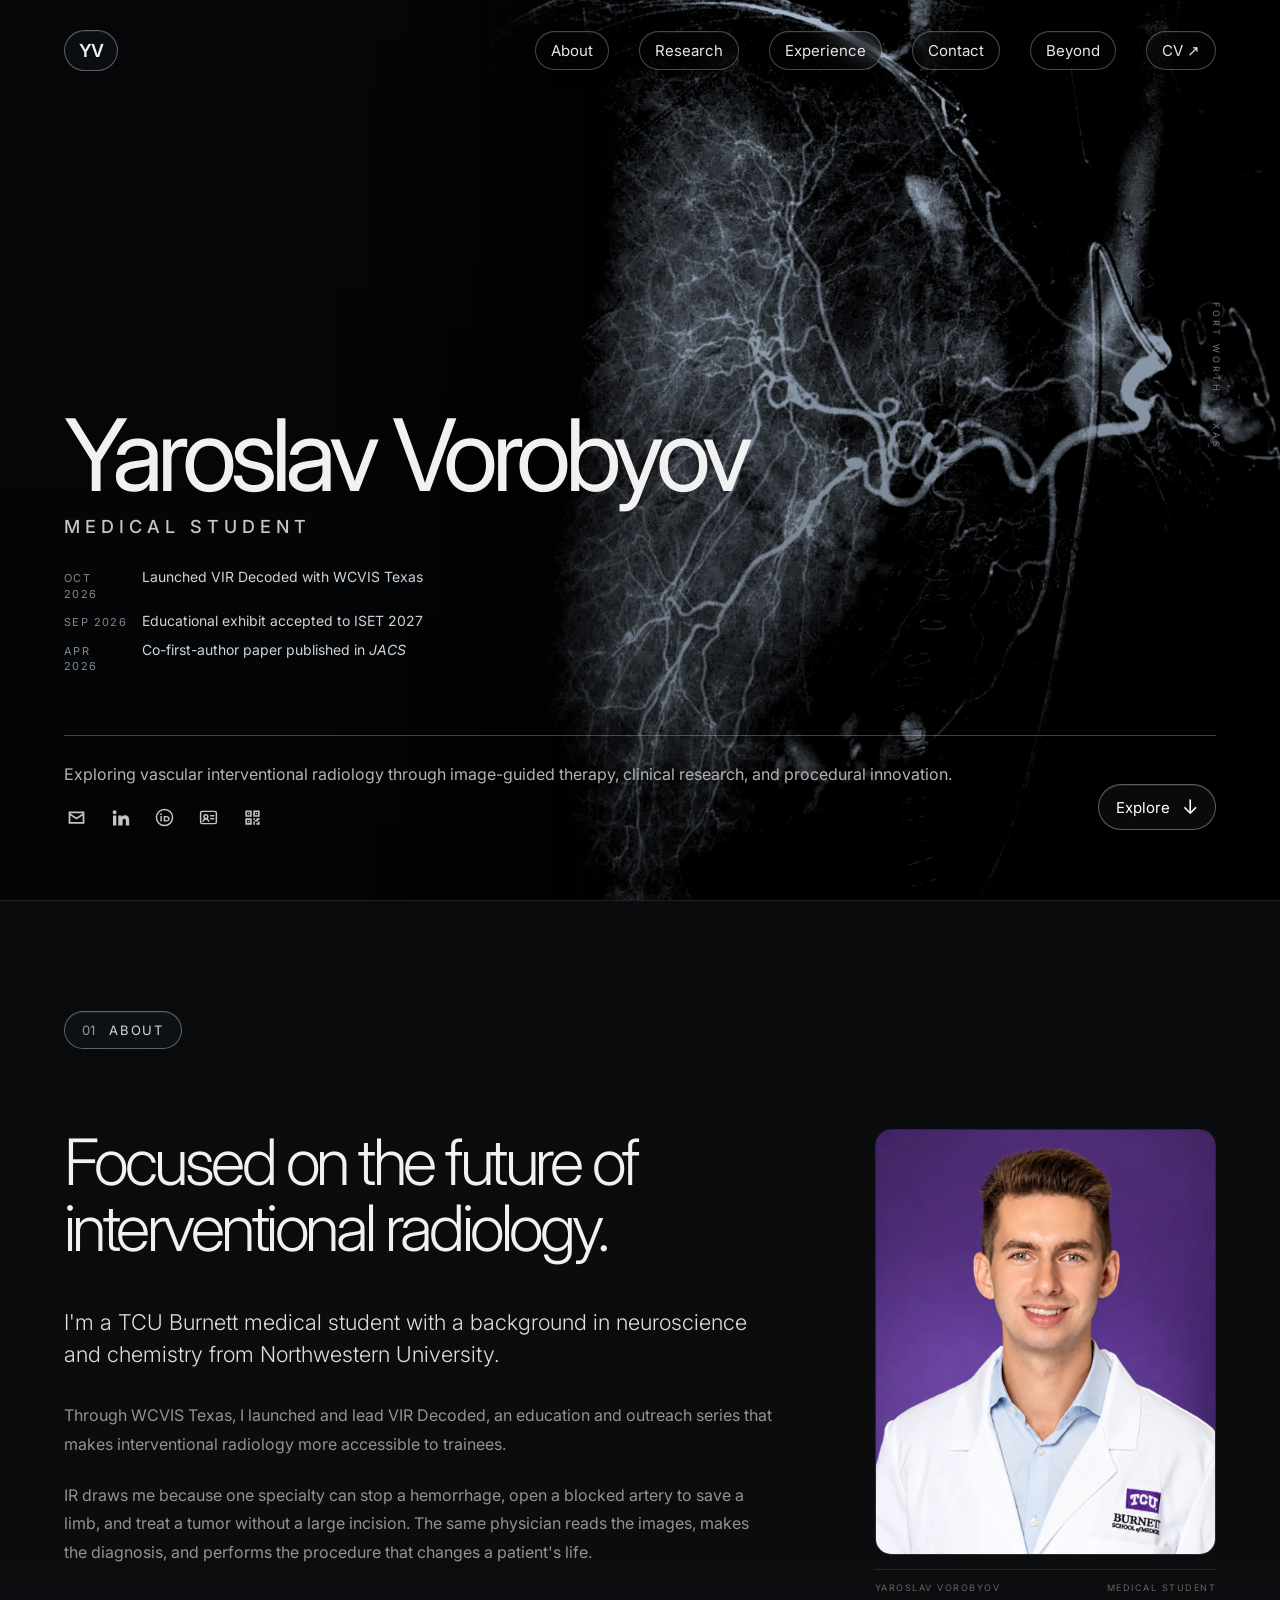
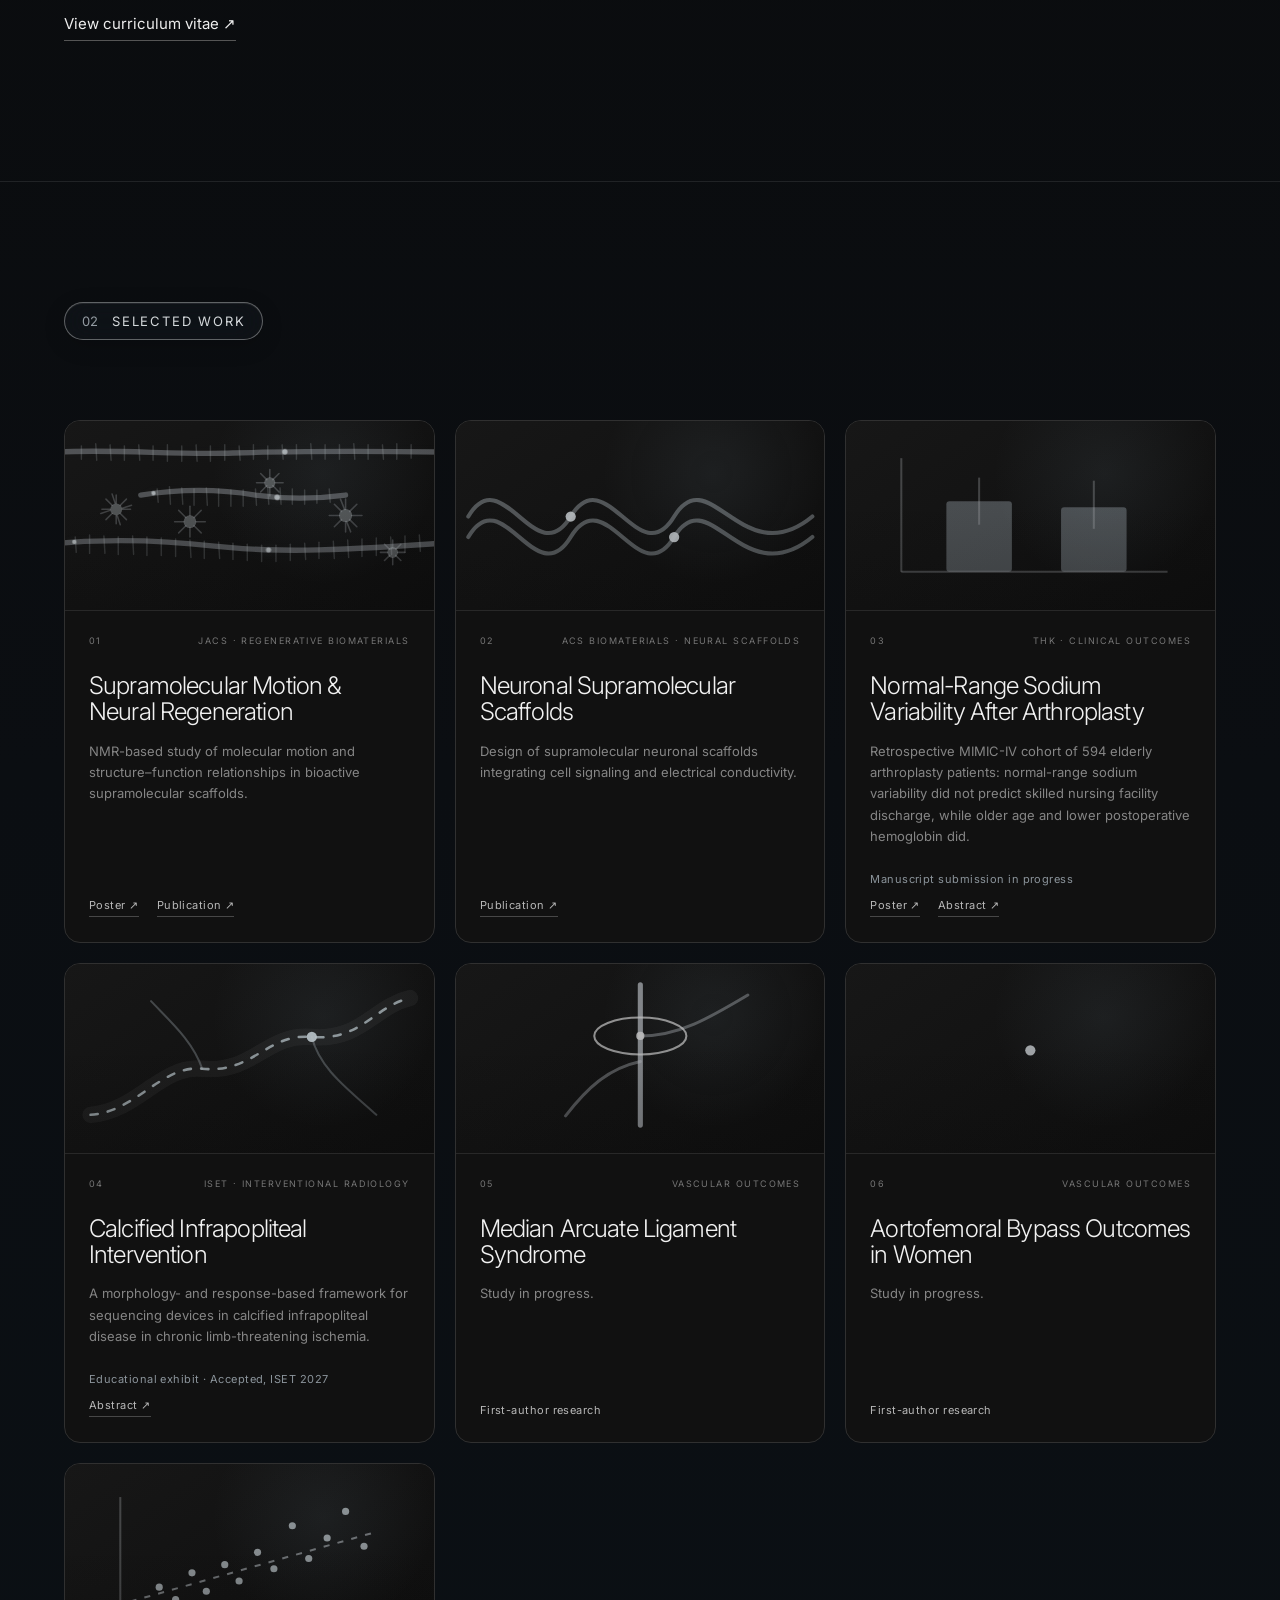
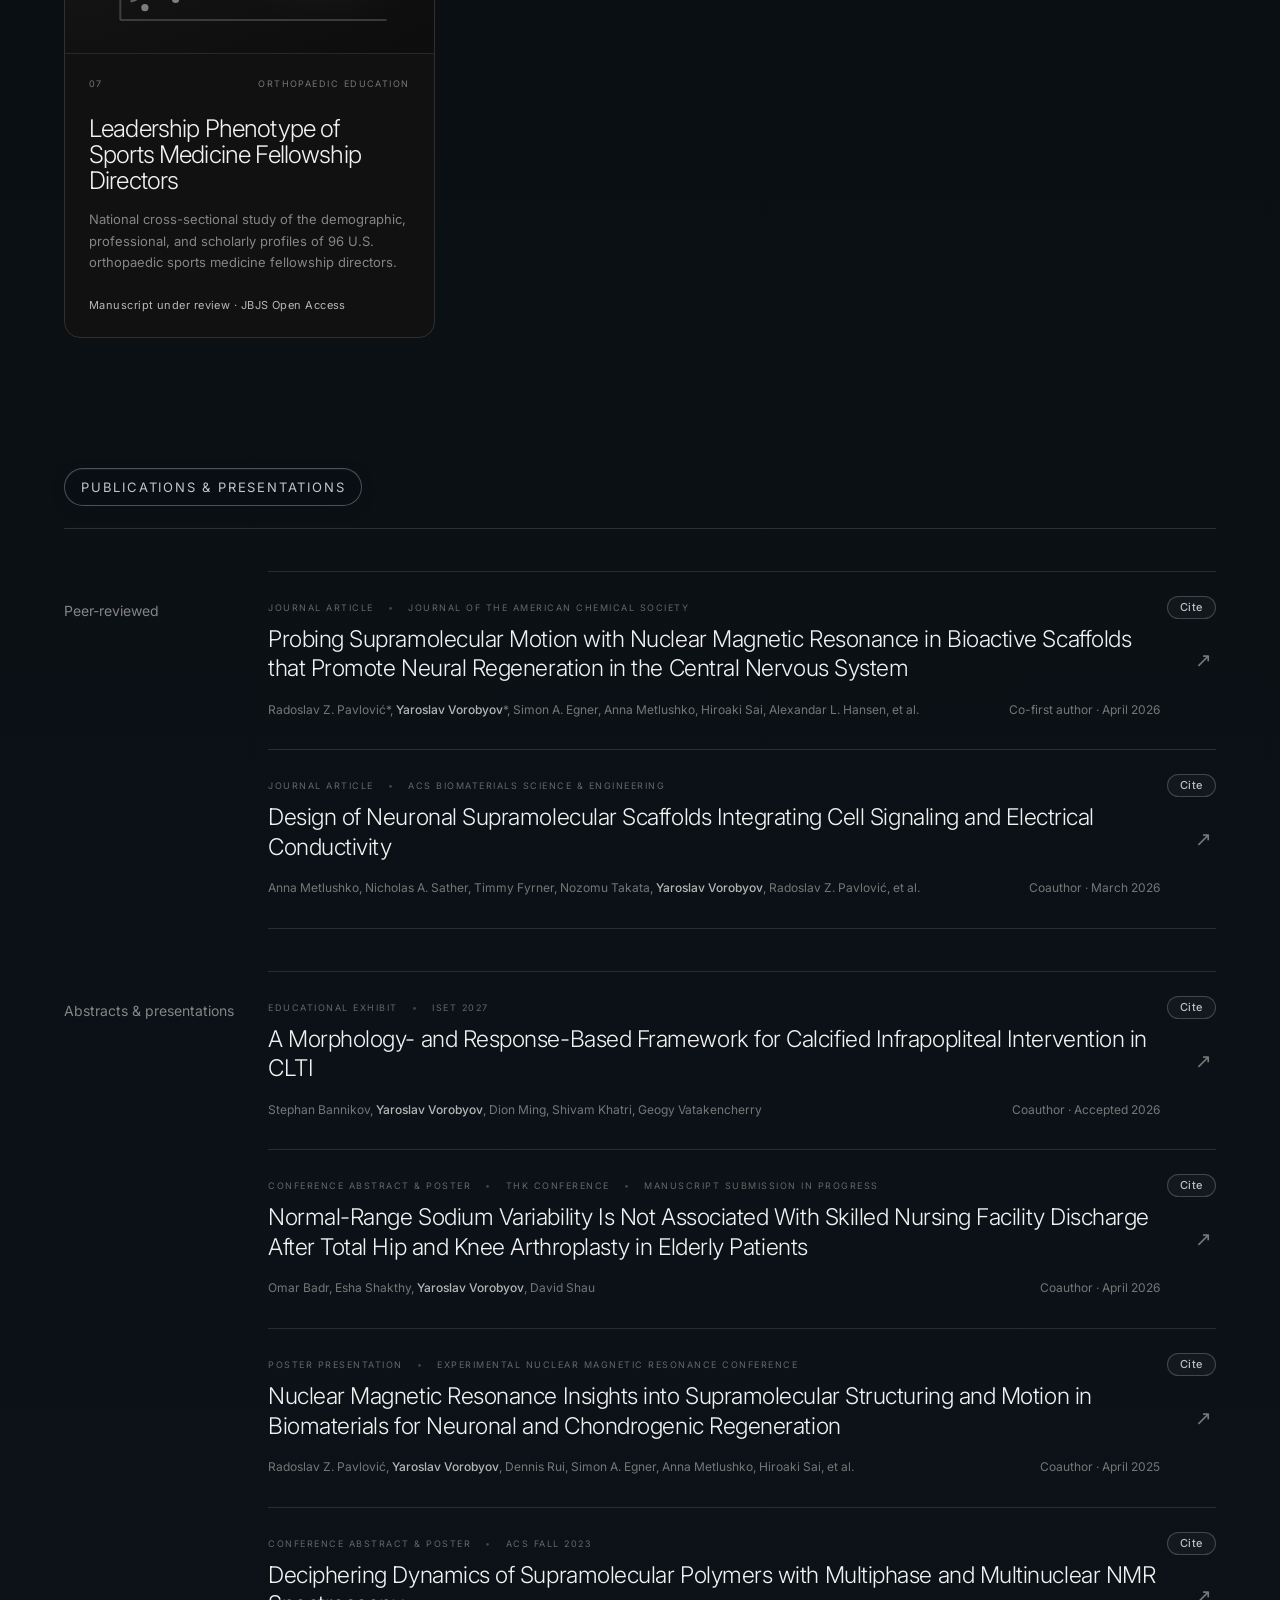
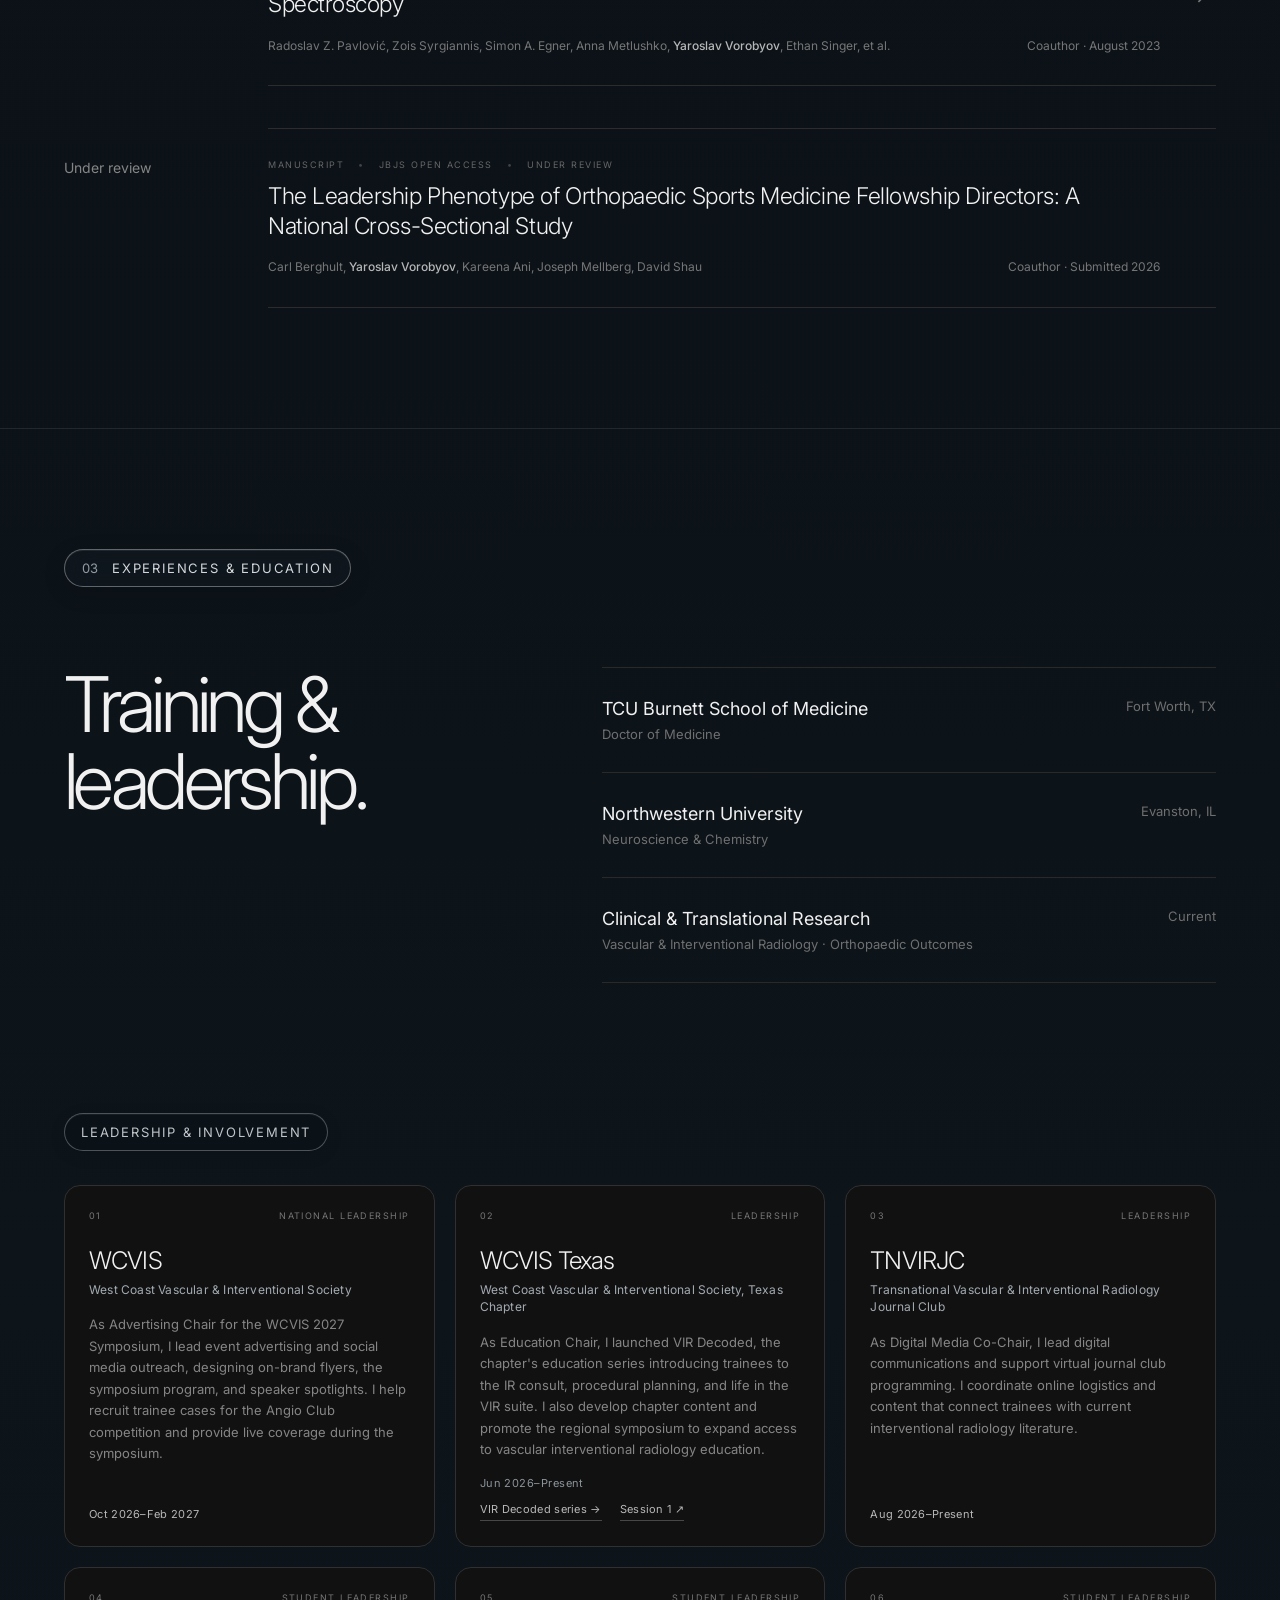
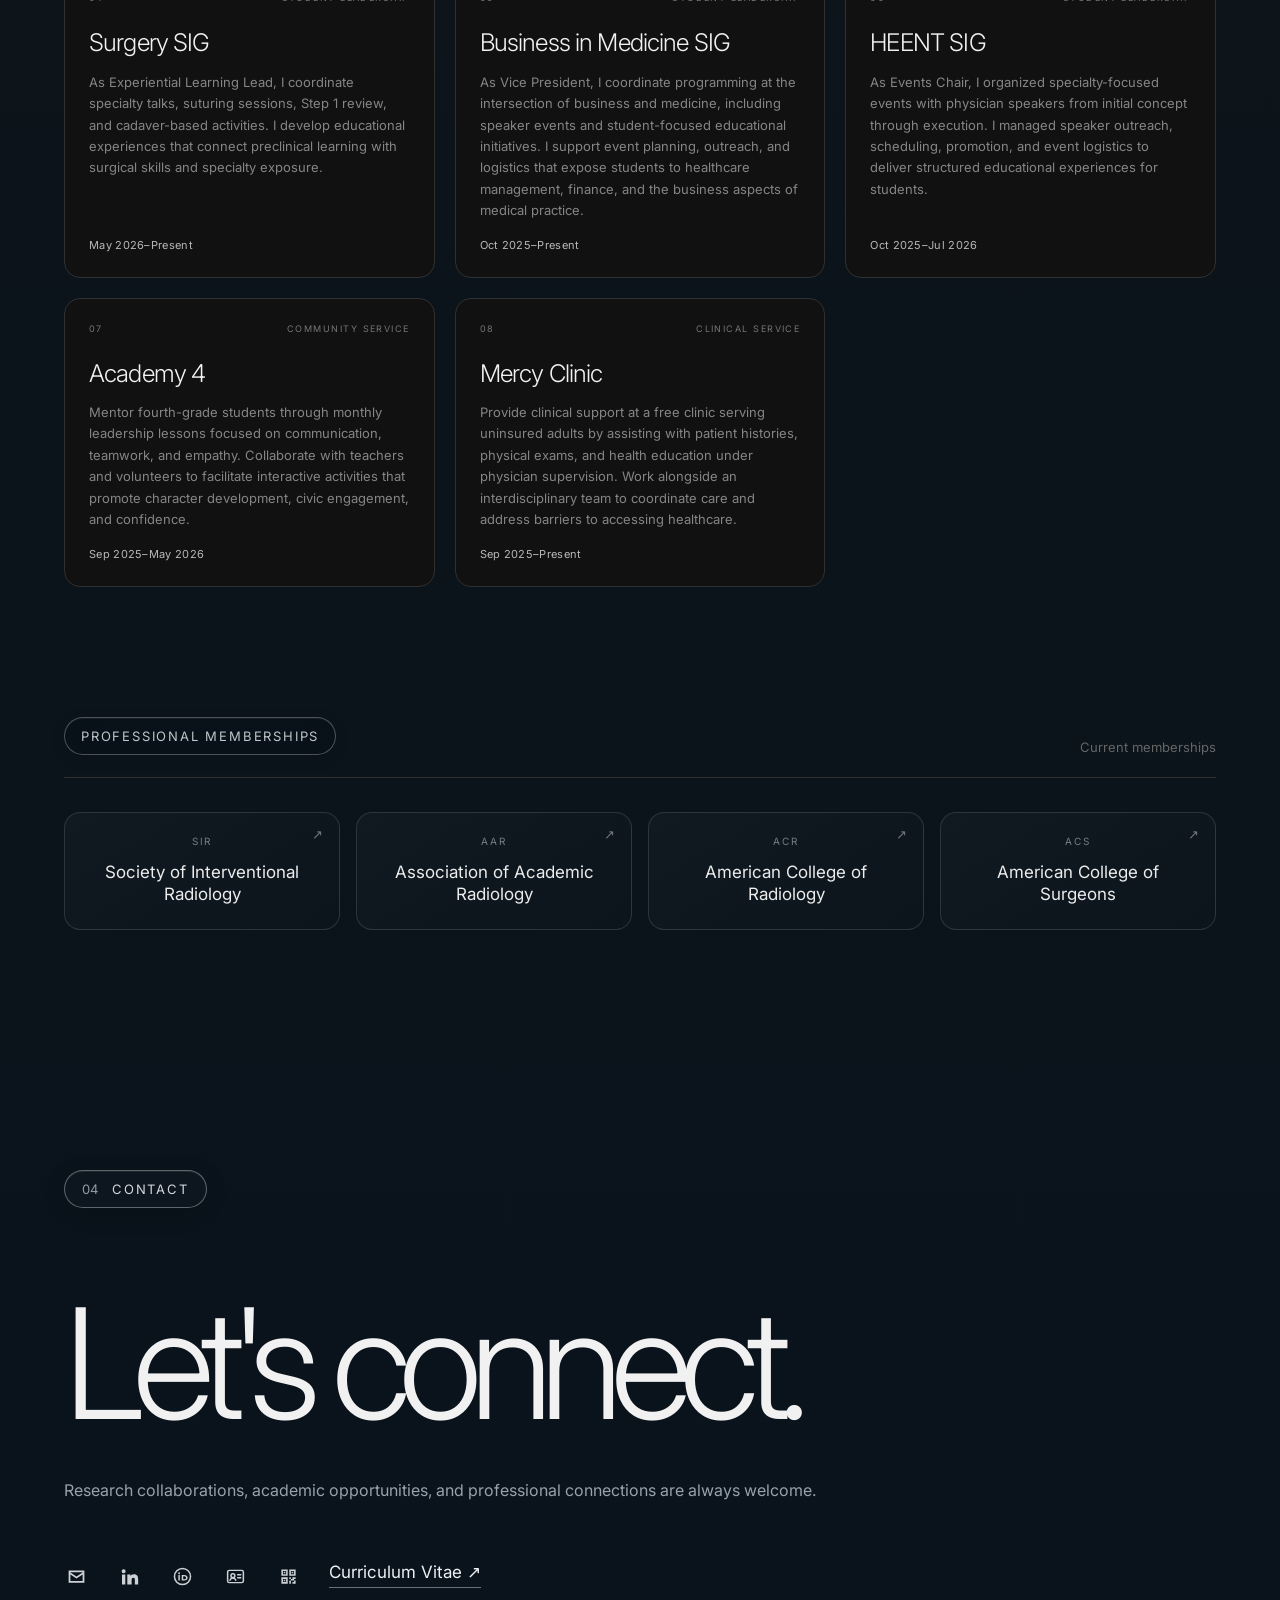
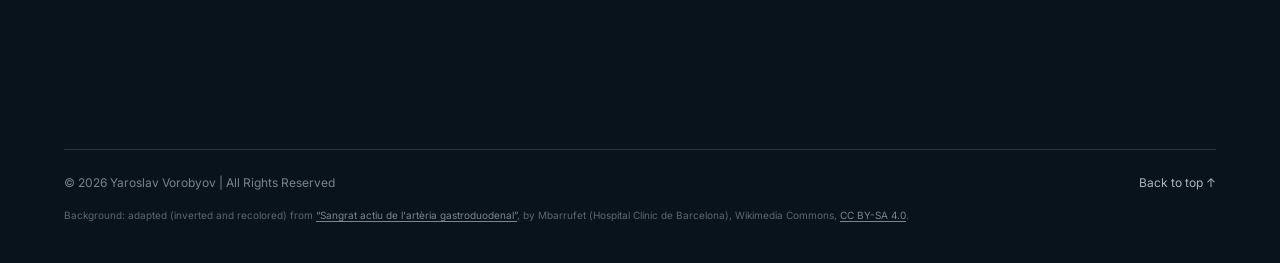
==== index.html @ a5afe11f "Align research card descriptions with the actual projects Co-Authored-By: Claude Opus 5.5 <noreply@a" ====
<!DOCTYPE html>
<html lang="en">

<head>
    <meta charset="UTF-8">
    <meta name="viewport" content="width=device-width, initial-scale=1.0">

    <title>Yaroslav Vorobyov</title>

    <meta
        name="description"
        content="Yaroslav Vorobyov — medical student and researcher interested in interventional radiology, vascular disease, and image-guided therapies."
    >

    <link rel="icon" href="favicon.ico" sizes="any">
    <link rel="icon" type="image/png" sizes="32x32" href="favicon-32.png">
    <link rel="apple-touch-icon" href="apple-touch-icon.png">
    <meta name="theme-color" content="#08090b">

    <meta property="og:type" content="website">
    <meta property="og:site_name" content="Yaroslav Vorobyov">
    <meta property="og:title" content="Yaroslav Vorobyov · Medical Student">
    <meta property="og:description" content="Medical student at TCU Burnett School of Medicine pursuing interventional radiology: research, publications, and IR education.">
    <meta property="og:url" content="https://yaroslavvorobyov.com/">
    <link rel="canonical" href="https://yaroslavvorobyov.com/">
    <meta property="og:image" content="https://yaroslavvorobyov.com/og-image.jpg">
    <meta property="og:image:width" content="1200">
    <meta property="og:image:height" content="630">
    <meta property="og:image:alt" content="Yaroslav Vorobyov, Medical Student, over a dark angiogram">
    <meta name="twitter:card" content="summary_large_image">
    <meta name="twitter:title" content="Yaroslav Vorobyov · Medical Student">
    <meta name="twitter:description" content="Medical student at TCU Burnett School of Medicine pursuing interventional radiology: research, publications, and IR education.">
    <meta name="twitter:image" content="https://yaroslavvorobyov.com/og-image.jpg">
    <link rel="stylesheet" href="style.css?v=20261111-2">
</head>

<body>

    <!-- Optional background video.
         Later we can upload a video as assets/hero.mp4.
         If no video exists, the gradient background still works. -->

<div class="background">
    <div class="background-flow" aria-hidden="true"></div>
    <div class="background-overlay"></div>
</div>

    <!-- NAVIGATION -->

    <nav>

        <a href="#" class="brand">
            YV
        </a>

        <div class="nav-links">
            <a href="#about">About</a>
            <a href="#research">Research</a>
            <a href="#experience">Experience</a>
            <a href="#contact">Contact</a>
            <a href="beyond.html">Beyond</a>
            <a data-goatcounter-click="cv-download" href="cv.pdf" target="_blank" class="nav-cv">CV <span class="link-arrow" aria-hidden="true">↗︎</span></a>
        </div>

        <button class="menu-toggle"
                type="button"
                aria-label="Open navigation menu"
                aria-expanded="false"
                aria-controls="mobile-menu">
            <span></span>
            <span></span>
            <span></span>
        </button>

    </nav>

    <div class="mobile-menu-backdrop" aria-hidden="true"></div>

    <aside class="mobile-menu" id="mobile-menu" aria-hidden="true">
        <div class="mobile-menu-links">
            <a href="#about">About</a>
            <a href="#research">Research</a>
            <a href="#experience">Experience</a>
            <a href="#contact">Contact</a>
            <a href="beyond.html">Beyond</a>
            <a data-goatcounter-click="cv-download" href="cv.pdf" target="_blank" class="mobile-menu-cv">CV <span class="link-arrow" aria-hidden="true">↗︎</span></a>
        </div>
    </aside>


    <!-- HERO -->

    <header class="hero">

        <div class="hero-inner">

            <h1>
    Yaroslav Vorobyov
</h1>

<p class="hero-subtitle">
    MEDICAL STUDENT
</p>

<ul class="hero-recent" aria-label="Recent updates">
    <li><span class="hr-date">Oct 2026</span><span>Launched VIR Decoded with WCVIS Texas</span></li>
    <li><span class="hr-date">Sep 2026</span><span>Educational exhibit accepted to ISET 2027</span></li>
    <li><span class="hr-date">Apr 2026</span><span>Co-first-author paper published in <em>JACS</em></span></li>
</ul>

            <div class="hero-bottom">

                <div class="hero-left">

                    <p class="hero-description">
                        Exploring vascular interventional radiology through image-guided therapy, clinical research, and procedural innovation.
                    </p>

                    <div class="hero-socials">

                        <a href="mailto:y.vorobyov@tcu.edu" aria-label="Email" title="Email">
                            <svg viewBox="0 0 24 24" aria-hidden="true" fill="#e6e6e6">
                                <path d="M3 5h18v14H3V5zm2 2v.3l7 4.7 7-4.7V7H5zm14 10V9.7l-7 4.7-7-4.7V17h14z"/>
                            </svg>
                        </a>

                        <a href="https://www.linkedin.com/in/yaroslav-vorobyov" target="_blank" rel="noopener noreferrer" aria-label="LinkedIn" title="LinkedIn">
                            <svg viewBox="0 0 24 24" aria-hidden="true" fill="#e6e6e6">
                                <path d="M5.3 3.8A2.3 2.3 0 1 1 5.3 8.4a2.3 2.3 0 0 1 0-4.6zM3.4 9.8h3.8V21H3.4V9.8zm6.1 0h3.6v1.5h.1c.5-1 1.8-2 3.8-2 4.1 0 4.9 2.7 4.9 6.2V21h-3.8v-4.9c0-1.2 0-2.8-1.7-2.8s-2 1.3-2 2.7v5H9.5V9.8z"/>
                            </svg>
                        </a>

                        <a href="https://orcid.org/0009-0000-1056-0069" target="_blank" rel="noopener noreferrer" aria-label="ORCID" title="ORCID">
                            <svg viewBox="0 0 24 24" aria-hidden="true">
                                <circle cx="12" cy="12" r="9.2" fill="none" stroke="#e6e6e6" stroke-width="1.7"/>
                                <circle cx="8.1" cy="8.3" r="1.05" fill="#e6e6e6"/>
                                <rect x="7.25" y="10.2" width="1.7" height="6.4" rx=".2" fill="#e6e6e6"/>
                                <path d="M11.1 10.2h2.8c2.4 0 4 1.25 4 3.2s-1.6 3.2-4 3.2h-2.8v-6.4zm1.7 1.45v3.5h1c1.45 0 2.3-.65 2.3-1.75s-.85-1.75-2.3-1.75h-1z" fill="#e6e6e6"/>
                            </svg>
                        </a>

                        <a data-goatcounter-click="save-contact" href="yaroslav-vorobyov.vcf" download aria-label="Save contact card" title="Save contact">
                            <svg viewBox="0 0 24 24" aria-hidden="true" fill="none" stroke="#e6e6e6" stroke-width="1.7" stroke-linejoin="round" stroke-linecap="round">
                                <rect x="3" y="5" width="18" height="14" rx="2"/>
                                <circle cx="9" cy="11" r="2.2"/>
                                <path d="M5.6 16.2c.6-1.6 1.9-2.4 3.4-2.4s2.8.8 3.4 2.4M14.5 10h3.5M14.5 13.5h3.5"/>
                            </svg>
                        </a>

                        <button type="button" data-goatcounter-click="qr-open" class="qr-open" aria-label="Show QR code" title="QR code" aria-haspopup="dialog" aria-controls="qr-dialog">
                            <svg viewBox="0 0 24 24" aria-hidden="true" fill="#e6e6e6">
                                <path d="M3 3h8v8H3V3zm2 2v4h4V5H5zm8-2h8v8h-8V3zm2 2v4h4V5h-4zM3 13h8v8H3v-8zm2 2v4h4v-4H5zm1-9h2v2H6V6zm10 0h2v2h-2V6zM6 16h2v2H6v-2zm7-3h2v2h-2v-2zm2 2h2v2h-2v-2zm2-2h4v2h-2v2h-2v-4zm-4 4h2v4h-2v-4zm4 2h2v2h-2v-2zm2-2h2v4h-4v-2h2v-2z"/>
                            </svg>
                        </button>

                    </div>

                </div>

                <a href="#about" class="explore">
                    <span>Explore</span>
                    <span class="arrow">↓</span>
                </a>

            </div>

        </div>

        <div class="hero-side">
            FORT WORTH, TEXAS
        </div>

    </header>


    <main class="site-gradient">

    <!-- ABOUT -->

   <section id="about" class="section about-section">

    <div class="section-heading">
        <p class="section-number">01</p>
        <p class="section-label">ABOUT</p>
    </div>


    <div class="about-layout">

    <div class="about-content">

<h2>
            Focused on the future of interventional radiology.
        </h2>

        <p class="about-intro">
            I'm a TCU Burnett medical student with a background in
            neuroscience and chemistry from Northwestern University.
        </p>

        <p class="about-text">
            Through WCVIS Texas, I launched and lead VIR Decoded, an
            education and outreach series that makes interventional
            radiology more accessible to trainees.
        </p>

        <p class="about-text">
            IR draws me because one specialty can stop a hemorrhage, open
            a blocked artery to save a limb, and treat a tumor without a
            large incision. The same physician reads the images, makes the
            diagnosis, and performs the procedure that changes a patient's
            life.
        </p>

        <a data-goatcounter-click="cv-download" href="cv.pdf" target="_blank" class="about-cv">
            View curriculum vitae <span class="link-arrow" aria-hidden="true">↗︎</span>
        </a>

    </div>


    <div class="about-photo-wrapper">

        <picture>
            <source srcset="headshot.webp" type="image/webp">
            <img
                src="headshot.jpg"
                alt="Yaroslav Vorobyov"
                class="about-photo"
                width="900" height="1274"
                loading="lazy"
            >
        </picture>

        <div class="photo-caption">
            <span>YAROSLAV VOROBYOV</span>
            <span>MEDICAL STUDENT</span>
        </div>

    </div>

</div>

</section>

    <!-- SELECTED WORK -->

    <section id="research" class="section selected-work-section">

        <div class="section-heading">
            <p class="section-number">02</p>
            <p class="section-label">SELECTED WORK</p>
        </div>

        <div class="work-grid">

<article class="work-card card-jacs">
                <div class="work-art" aria-hidden="true">
                    <svg viewBox="0 0 360 180" class="polymer-scene">
                        <g class="polymer-track track-a">
                            <path class="polymer-core" d="M-8 28 C52 25 108 31 164 29 C226 27 290 27 368 28" />
                            <circle class="polymer-bead bead-a bead-a1" r="2.6"><animateMotion dur="5.4s" repeatCount="indefinite" rotate="auto" path="M-8 28 C52 25 108 31 164 29 C226 27 290 27 368 28" /></circle>
                            <circle class="polymer-bead bead-a bead-a2" r="2.2"><animateMotion dur="5.4s" begin="-2.2s" repeatCount="indefinite" rotate="auto" path="M-8 28 C52 25 108 31 164 29 C226 27 290 27 368 28" /></circle>
                            <g class="polymer-bristles">
                                <path class="polymer-bristle" d="M16 22 L16 35" />
                                <path class="polymer-bristle" d="M30 20 L31 36" />
                                <path class="polymer-bristle" d="M44 21 L45 36" />
                                <path class="polymer-bristle" d="M58 22 L58 36" />
                                <path class="polymer-bristle" d="M72 21 L73 36" />
                                <path class="polymer-bristle" d="M86 22 L86 36" />
                                <path class="polymer-bristle" d="M100 21 L100 37" />
                                <path class="polymer-bristle" d="M114 22 L114 37" />
                                <path class="polymer-bristle" d="M128 21 L129 37" />
                                <path class="polymer-bristle" d="M142 22 L142 37" />
                                <path class="polymer-bristle" d="M156 21 L156 36" />
                                <path class="polymer-bristle" d="M170 22 L171 36" />
                                <path class="polymer-bristle" d="M184 21 L184 35" />
                                <path class="polymer-bristle" d="M198 22 L198 35" />
                                <path class="polymer-bristle" d="M212 21 L213 35" />
                                <path class="polymer-bristle" d="M226 21 L226 35" />
                                <path class="polymer-bristle" d="M240 20 L241 35" />
                                <path class="polymer-bristle" d="M254 21 L254 35" />
                                <path class="polymer-bristle" d="M268 21 L268 35" />
                                <path class="polymer-bristle" d="M282 20 L283 35" />
                                <path class="polymer-bristle" d="M296 21 L296 35" />
                                <path class="polymer-bristle" d="M310 21 L311 35" />
                                <path class="polymer-bristle" d="M324 20 L324 35" />
                                <path class="polymer-bristle" d="M338 21 L338 34" />
                            </g>
                        </g>

                        <g class="polymer-track track-b">
                            <path class="polymer-core" d="M74 70 C112 64 150 64 186 70 C214 74 244 74 274 70" />
                            <circle class="polymer-bead bead-b bead-b1" r="2.7"><animateMotion dur="4.8s" repeatCount="indefinite" rotate="auto" path="M74 70 C112 64 150 64 186 70 C214 74 244 74 274 70" /></circle>
                            <circle class="polymer-bead bead-b bead-b2" r="2.1"><animateMotion dur="4.8s" begin="-1.9s" repeatCount="indefinite" rotate="auto" path="M74 70 C112 64 150 64 186 70 C214 74 244 74 274 70" /></circle>
                            <g class="polymer-bristles">
                                <path class="polymer-bristle" d="M90 64 L91 77" />
                                <path class="polymer-bristle" d="M102 62 L103 79" />
                                <path class="polymer-bristle" d="M114 63 L115 79" />
                                <path class="polymer-bristle" d="M126 64 L126 80" />
                                <path class="polymer-bristle" d="M138 63 L139 80" />
                                <path class="polymer-bristle" d="M150 64 L150 81" />
                                <path class="polymer-bristle" d="M162 65 L162 81" />
                                <path class="polymer-bristle" d="M174 65 L174 81" />
                                <path class="polymer-bristle" d="M186 64 L187 80" />
                                <path class="polymer-bristle" d="M198 63 L199 79" />
                                <path class="polymer-bristle" d="M210 63 L211 79" />
                                <path class="polymer-bristle" d="M222 64 L222 79" />
                                <path class="polymer-bristle" d="M234 65 L234 79" />
                                <path class="polymer-bristle" d="M246 65 L246 78" />
                                <path class="polymer-bristle" d="M258 64 L259 77" />
                            </g>
                        </g>

                        <g class="polymer-track track-c">
                            <path class="polymer-core" d="M-18 118 C44 112 96 114 146 120 C210 127 276 124 382 116" />
                            <circle class="polymer-bead bead-c bead-c1" r="2.5"><animateMotion dur="5.9s" repeatCount="indefinite" rotate="auto" path="M-18 118 C44 112 96 114 146 120 C210 127 276 124 382 116" /></circle>
                            <circle class="polymer-bead bead-c bead-c2" r="2.1"><animateMotion dur="5.9s" begin="-3.1s" repeatCount="indefinite" rotate="auto" path="M-18 118 C44 112 96 114 146 120 C210 127 276 124 382 116" /></circle>
                            <g class="polymer-bristles">
                                <path class="polymer-bristle" d="M10 111 L11 126" />
                                <path class="polymer-bristle" d="M24 109 L24 127" />
                                <path class="polymer-bristle" d="M38 110 L39 127" />
                                <path class="polymer-bristle" d="M52 111 L52 128" />
                                <path class="polymer-bristle" d="M66 110 L67 128" />
                                <path class="polymer-bristle" d="M80 111 L80 129" />
                                <path class="polymer-bristle" d="M94 112 L94 129" />
                                <path class="polymer-bristle" d="M108 113 L108 130" />
                                <path class="polymer-bristle" d="M122 114 L123 131" />
                                <path class="polymer-bristle" d="M136 115 L136 132" />
                                <path class="polymer-bristle" d="M150 116 L151 132" />
                                <path class="polymer-bristle" d="M164 117 L164 133" />
                                <path class="polymer-bristle" d="M178 118 L178 134" />
                                <path class="polymer-bristle" d="M192 119 L192 135" />
                                <path class="polymer-bristle" d="M206 119 L206 135" />
                                <path class="polymer-bristle" d="M220 118 L220 134" />
                                <path class="polymer-bristle" d="M234 117 L235 133" />
                                <path class="polymer-bristle" d="M248 116 L248 132" />
                                <path class="polymer-bristle" d="M262 115 L263 132" />
                                <path class="polymer-bristle" d="M276 114 L277 131" />
                                <path class="polymer-bristle" d="M290 113 L290 130" />
                                <path class="polymer-bristle" d="M304 112 L304 129" />
                                <path class="polymer-bristle" d="M318 111 L319 128" />
                                <path class="polymer-bristle" d="M332 110 L332 126" />
                                <path class="polymer-bristle" d="M346 109 L347 125" />
                            </g>
                        </g>

                        <g class="polymer-cluster cluster-1" transform="translate(50 84)">
                            <circle class="cluster-core" cx="0" cy="0" r="5.8" />
                            <g class="cluster-rays">
                                <path d="M0 -14 L0 -6" /><path d="M0 14 L0 6" /><path d="M-14 0 L-6 0" /><path d="M14 0 L6 0" />
                                <path d="M-10 -10 L-4 -4" /><path d="M10 10 L4 4" /><path d="M10 -10 L4 -4" /><path d="M-10 10 L-4 4" />
                                <path d="M-4 -15 L-1 -6" /><path d="M4 15 L1 6" /><path d="M15 -4 L6 -1" /><path d="M-15 4 L-6 1" />
                            </g>
                        </g>
                        <g class="polymer-cluster cluster-2" transform="translate(122 96)">
                            <circle class="cluster-core" cx="0" cy="0" r="6.2" />
                            <g class="cluster-rays">
                                <path d="M0 -15 L0 -6" /><path d="M0 15 L0 6" /><path d="M-15 0 L-6 0" /><path d="M15 0 L6 0" />
                                <path d="M-11 -11 L-4 -4" /><path d="M11 11 L4 4" /><path d="M11 -11 L4 -4" /><path d="M-11 11 L-4 4" />
                            </g>
                        </g>
                        <g class="polymer-cluster cluster-3" transform="translate(200 58)">
                            <circle class="cluster-core" cx="0" cy="0" r="5.4" />
                            <g class="cluster-rays">
                                <path d="M0 -13 L0 -5" /><path d="M0 13 L0 5" /><path d="M-13 0 L-5 0" /><path d="M13 0 L5 0" />
                                <path d="M-9 -9 L-3 -3" /><path d="M9 9 L3 3" /><path d="M9 -9 L3 -3" /><path d="M-9 9 L-3 3" />
                            </g>
                        </g>
                        <g class="polymer-cluster cluster-4" transform="translate(274 90)">
                            <circle class="cluster-core" cx="0" cy="0" r="6.4" />
                            <g class="cluster-rays">
                                <path d="M0 -16 L0 -6" /><path d="M0 16 L0 6" /><path d="M-16 0 L-6 0" /><path d="M16 0 L6 0" />
                                <path d="M-11 -11 L-4 -4" /><path d="M11 11 L4 4" /><path d="M11 -11 L4 -4" /><path d="M-11 11 L-4 4" />
                                <path d="M-5 -16 L-1 -6" /><path d="M5 16 L1 6" />
                            </g>
                        </g>
                        <g class="polymer-cluster cluster-5" transform="translate(320 126)">
                            <circle class="cluster-core" cx="0" cy="0" r="5.2" />
                            <g class="cluster-rays">
                                <path d="M0 -12 L0 -5" /><path d="M0 12 L0 5" /><path d="M-12 0 L-5 0" /><path d="M12 0 L5 0" />
                                <path d="M-8 -8 L-3 -3" /><path d="M8 8 L3 3" /><path d="M8 -8 L3 -3" /><path d="M-8 8 L-3 3" />
                            </g>
                        </g>
                    </svg>
                </div>
                <div class="work-card-body">
                    <div class="work-card-meta"><span>01</span><span>JACS · REGENERATIVE BIOMATERIALS</span></div>
                    <h3>Supramolecular Motion &amp; Neural Regeneration</h3>
                    <p>NMR-based study of molecular motion and structure–function relationships in bioactive supramolecular scaffolds.</p>
                    <div class="work-foot work-foot-links">
                        <a class="work-foot-link" href="acs-poster.pdf" target="_blank" rel="noopener noreferrer">Poster <span class="link-arrow" aria-hidden="true">↗︎</span></a>
                        <a class="work-foot-link" href="https://doi.org/10.1021/jacs.6c01684" target="_blank" rel="noopener noreferrer">Publication <span class="link-arrow" aria-hidden="true">↗︎</span></a>
                    </div>
                </div>
            </article>

<article class="work-card card-biomaterials">
                <div class="work-art" aria-hidden="true">
                    <svg viewBox="0 0 360 180">
                        <path class="bio-wave wave-a" d="M12 91 C45 35 78 147 112 91 C146 35 179 147 213 91 C247 35 280 147 348 91" />
                        <path class="bio-wave wave-b" d="M12 111 C45 55 78 167 112 111 C146 55 179 167 213 111 C247 55 280 167 348 111" />
                        <circle class="bio-dot d1" cx="112" cy="91" r="5" />
                        <circle class="bio-dot d2" cx="213" cy="111" r="5" />
                    </svg>
                </div>
                <div class="work-card-body">
                    <div class="work-card-meta"><span>02</span><span>ACS BIOMATERIALS · NEURAL SCAFFOLDS</span></div>
                    <h3>Neuronal Supramolecular Scaffolds</h3>
                    <p>Design of supramolecular neuronal scaffolds integrating cell signaling and electrical conductivity.</p>
                    <a class="work-foot work-foot-link" href="https://doi.org/10.1021/acsbiomaterials.5c01720" target="_blank" rel="noopener noreferrer">Publication <span class="link-arrow" aria-hidden="true">↗︎</span></a>
                </div>
            </article>

<article class="work-card card-sodium">
                <div class="work-art" aria-hidden="true">
                    <svg viewBox="0 0 360 180">
                        <line class="chart-axis" x1="54" y1="145" x2="314" y2="145" />
                        <line class="chart-axis" x1="54" y1="34" x2="54" y2="145" />
                        <rect class="chart-bar sodium-one" x="98" y="76" width="64" height="69" rx="3" />
                        <rect class="chart-bar sodium-two" x="210" y="82" width="64" height="63" rx="3" />
                        <line class="chart-error" x1="130" y1="53" x2="130" y2="99" />
                        <line class="chart-error" x1="242" y1="56" x2="242" y2="103" />
                    </svg>
                </div>
                <div class="work-card-body">
                    <div class="work-card-meta"><span>03</span><span>THK · CLINICAL OUTCOMES</span></div>
                    <h3>Normal-Range Sodium Variability After Arthroplasty</h3>
                    <p>Retrospective MIMIC-IV cohort of 594 elderly arthroplasty patients: normal-range sodium variability did not predict skilled nursing facility discharge, while older age and lower postoperative hemoglobin did.</p>
                    <div class="work-foot">
                        <span class="work-status">Manuscript submission in progress</span>
                        <div class="work-foot-links">
                        <a class="work-foot-link" href="arthroplasty-poster.pdf" target="_blank" rel="noopener noreferrer">Poster <span class="link-arrow" aria-hidden="true">↗︎</span></a>
                        <a class="work-foot-link" href="arthroplasty-abstract.pdf" target="_blank" rel="noopener noreferrer">Abstract <span class="link-arrow" aria-hidden="true">↗︎</span></a>
                        </div>
                    </div>
                </div>
            </article>

<article class="work-card card-ir">
                <div class="work-art" aria-hidden="true">
                    <svg viewBox="0 0 360 180">
                        <path class="ir-shadow" d="M25 145 C70 142 94 96 134 100 C184 105 197 65 241 69 C289 73 302 39 337 31" />
                        <path class="ir-flow" d="M25 145 C70 142 94 96 134 100 C184 105 197 65 241 69 C289 73 302 39 337 31" />
                        <path class="ir-branch" d="M134 100 C125 73 102 53 84 34" />
                        <path class="ir-branch" d="M241 69 C249 101 278 121 304 145" />
                        <circle class="ir-pulse" cx="241" cy="69" r="5" />
                    </svg>
                </div>
                <div class="work-card-body">
                    <div class="work-card-meta"><span>04</span><span>ISET · INTERVENTIONAL RADIOLOGY</span></div>
                    <h3>Calcified Infrapopliteal Intervention</h3>
                    <p>A morphology- and response-based framework for sequencing devices in calcified infrapopliteal disease in chronic limb-threatening ischemia.</p>
                    <div class="work-foot">
                        <span class="work-status">Educational exhibit · Accepted, ISET 2027</span>
                        <div class="work-foot-links">
                            <a class="work-foot-link" href="iset-abstract.pdf" target="_blank" rel="noopener noreferrer">Abstract <span class="link-arrow" aria-hidden="true">↗︎</span></a>
                        </div>
                    </div>
                </div>
            </article>

<article class="work-card card-mals">
                <div class="work-art" aria-hidden="true">
                    <svg viewBox="0 0 360 180">
                        <path class="mals-aorta" d="M180 18 L180 155" />
                        <path class="mals-branch" d="M180 68 C218 68 248 50 285 28" />
                        <path class="mals-branch" d="M180 93 C148 100 128 119 107 146" />
                        <ellipse class="mals-ring" cx="180" cy="68" rx="45" ry="18" />
                        <circle class="mals-focus" cx="180" cy="68" r="4" />
                    </svg>
                </div>
                <div class="work-card-body">
                    <div class="work-card-meta"><span>05</span><span>VASCULAR OUTCOMES</span></div>
                    <h3>Median Arcuate Ligament Syndrome</h3>
                    <p>Study in progress.</p>
                    <span class="work-foot">First-author research</span>
                </div>
            </article>

<article class="work-card card-aorto">
                <div class="work-art" aria-hidden="true">
                    <svg viewBox="0 0 360 180">
                        <path class="aorto-main" d="M180 14 L180 83" />
                        <path class="aorto-left" d="M180 82 C164 94 147 110 132 161" />
                        <path class="aorto-right" d="M180 82 C196 94 213 110 228 161" />
                        <path class="aorto-side" d="M180 48 C151 48 133 36 116 22" />
                        <path class="aorto-side" d="M180 48 C209 48 227 36 244 22" />
                        <circle class="aorto-node" cx="180" cy="82" r="5" />
                    </svg>
                </div>
                <div class="work-card-body">
                    <div class="work-card-meta"><span>06</span><span>VASCULAR OUTCOMES</span></div>
                    <h3>Aortofemoral Bypass Outcomes in Women</h3>
                    <p>Study in progress.</p>
                    <span class="work-foot">First-author research</span>
                </div>
            </article>

<article class="work-card card-fd">
                <div class="work-art" aria-hidden="true">
                    <svg viewBox="0 0 360 180">
                        <line class="chart-axis" x1="54" y1="150" x2="314" y2="150" />
                        <line class="chart-axis" x1="54" y1="30" x2="54" y2="150" />
                        <line class="fd-trend" x1="64" y1="132" x2="304" y2="64" />
                        <circle class="fd-dot" cx="78" cy="138" r="3.5" /><circle class="fd-dot" cx="92" cy="118" r="3.5" />
                        <circle class="fd-dot" cx="108" cy="130" r="3.5" /><circle class="fd-dot" cx="124" cy="104" r="3.5" />
                        <circle class="fd-dot" cx="138" cy="122" r="3.5" /><circle class="fd-dot" cx="156" cy="96" r="3.5" />
                        <circle class="fd-dot" cx="170" cy="112" r="3.5" /><circle class="fd-dot" cx="188" cy="84" r="3.5" />
                        <circle class="fd-dot" cx="204" cy="100" r="3.5" /><circle class="fd-dot" cx="222" cy="58" r="3.5" />
                        <circle class="fd-dot" cx="238" cy="90" r="3.5" /><circle class="fd-dot" cx="256" cy="70" r="3.5" />
                        <circle class="fd-dot" cx="274" cy="44" r="3.5" /><circle class="fd-dot" cx="292" cy="78" r="3.5" />
                    </svg>
                </div>
                <div class="work-card-body">
                    <div class="work-card-meta"><span>07</span><span>ORTHOPAEDIC EDUCATION</span></div>
                    <h3>Leadership Phenotype of Sports Medicine Fellowship Directors</h3>
                    <p>National cross-sectional study of the demographic, professional, and scholarly profiles of 96 U.S. orthopaedic sports medicine fellowship directors.</p>
                    <span class="work-foot">Manuscript under review · JBJS Open Access</span>
                </div>
            </article>

        </div>

        <div class="publications-block">
            <div class="publications-heading heading-pill-row">
                <p class="frosted-section-pill">PUBLICATIONS &amp; PRESENTATIONS</p>
            </div>

            <div class="pub-year-group">
                <div class="pub-year">Peer-reviewed</div>
                <div class="pub-list">
                    <div class="pub-item">
                        <a class="pub-entry" href="https://doi.org/10.1021/jacs.6c01684" target="_blank" rel="noopener noreferrer">
                            <div class="pub-meta"><span>JOURNAL ARTICLE</span><span>JOURNAL OF THE AMERICAN CHEMICAL SOCIETY</span></div>
                            <h3>Probing Supramolecular Motion with Nuclear Magnetic Resonance in Bioactive Scaffolds that Promote Neural Regeneration in the Central Nervous System</h3>
                            <div class="pub-bottom"><p>Radoslav Z. Pavlović*, <strong>Yaroslav Vorobyov</strong>*, Simon A. Egner, Anna Metlushko, Hiroaki Sai, Alexandar L. Hansen, et al.</p><p class="pub-role">Co-first author · April 2026</p></div>
                            <span class="pub-arrow link-arrow" aria-hidden="true">↗︎</span>
                        </a>
                        <button type="button" class="cite-btn" data-goatcounter-click="cite" data-cite="Pavlović RZ*, Vorobyov Y*, Egner SA, Metlushko A, Sai H, Hansen AL, et al. Probing supramolecular motion with nuclear magnetic resonance in bioactive scaffolds that promote neural regeneration in the central nervous system. J Am Chem Soc. 2026;148:18004-18019. doi:10.1021/jacs.6c01684. *Co-first authors." aria-label="Copy citation">Cite</button>
                    </div>

                    <div class="pub-item">
                        <a class="pub-entry" href="https://doi.org/10.1021/acsbiomaterials.5c01720" target="_blank" rel="noopener noreferrer">
                            <div class="pub-meta"><span>JOURNAL ARTICLE</span><span>ACS BIOMATERIALS SCIENCE &amp; ENGINEERING</span></div>
                            <h3>Design of Neuronal Supramolecular Scaffolds Integrating Cell Signaling and Electrical Conductivity</h3>
                            <div class="pub-bottom"><p>Anna Metlushko, Nicholas A. Sather, Timmy Fyrner, Nozomu Takata, <strong>Yaroslav Vorobyov</strong>, Radoslav Z. Pavlović, et al.</p><p class="pub-role">Coauthor · March 2026</p></div>
                            <span class="pub-arrow link-arrow" aria-hidden="true">↗︎</span>
                        </a>
                        <button type="button" class="cite-btn" data-goatcounter-click="cite" data-cite="Metlushko A, Sather NA, Fyrner T, Takata N, Vorobyov Y, Pavlović RZ, et al. Design of neuronal supramolecular scaffolds integrating cell signaling and electrical conductivity. ACS Biomater Sci Eng. 2026;12:2285-2300. doi:10.1021/acsbiomaterials.5c01720" aria-label="Copy citation">Cite</button>
                    </div>
                </div>
            </div>

            <div class="pub-year-group">
                <div class="pub-year">Abstracts &amp; presentations</div>
                <div class="pub-list">
                    <div class="pub-item">
                        <a class="pub-entry" href="iset-abstract.pdf" target="_blank" rel="noopener noreferrer">
                            <div class="pub-meta"><span>EDUCATIONAL EXHIBIT</span><span>ISET 2027</span></div>
                            <h3>A Morphology- and Response-Based Framework for Calcified Infrapopliteal Intervention in CLTI</h3>
                            <div class="pub-bottom">
                                <p>Stephan Bannikov, <strong>Yaroslav Vorobyov</strong>, Dion Ming, Shivam Khatri, Geogy Vatakencherry</p>
                                <p class="pub-role">Coauthor · Accepted 2026</p>
                            </div>
                            <span class="pub-arrow link-arrow" aria-hidden="true">↗︎</span>
                        </a>
                        <button type="button" class="cite-btn" data-goatcounter-click="cite" data-cite="Bannikov S, Vorobyov Y, Ming D, Khatri S, Vatakencherry G. A morphology- and response-based framework for calcified infrapopliteal intervention in CLTI. Educational exhibit accepted to: International Symposium on Endovascular Therapy (ISET); 2027." aria-label="Copy citation">Cite</button>
                    </div>

                    <div class="pub-item">
                        <a class="pub-entry" href="arthroplasty-poster.pdf" target="_blank" rel="noopener noreferrer">
                            <div class="pub-meta"><span>CONFERENCE ABSTRACT &amp; POSTER</span><span>THK CONFERENCE</span><span>MANUSCRIPT SUBMISSION IN PROGRESS</span></div>
                            <h3>Normal-Range Sodium Variability Is Not Associated With Skilled Nursing Facility Discharge After Total Hip and Knee Arthroplasty in Elderly Patients</h3>
                            <div class="pub-bottom"><p>Omar Badr, Esha Shakthy, <strong>Yaroslav Vorobyov</strong>, David Shau</p><p class="pub-role">Coauthor · April 2026</p></div>
                            <span class="pub-arrow link-arrow" aria-hidden="true">↗︎</span>
                        </a>
                        <button type="button" class="cite-btn" data-goatcounter-click="cite" data-cite="Badr O, Shakthy E, Vorobyov Y, Shau D. Normal-range sodium variability is not associated with skilled nursing facility discharge after total hip and knee arthroplasty in elderly patients. Poster presented at: THK Conference; April 2026." aria-label="Copy citation">Cite</button>
                    </div>

                    <div class="pub-item">
                        <a class="pub-entry" href="enc-abstract.pdf" target="_blank" rel="noopener noreferrer">
                            <div class="pub-meta"><span>POSTER PRESENTATION</span><span>EXPERIMENTAL NUCLEAR MAGNETIC RESONANCE CONFERENCE</span></div>
                            <h3>Nuclear Magnetic Resonance Insights into Supramolecular Structuring and Motion in Biomaterials for Neuronal and Chondrogenic Regeneration</h3>
                            <div class="pub-bottom"><p>Radoslav Z. Pavlović, <strong>Yaroslav Vorobyov</strong>, Dennis Rui, Simon A. Egner, Anna Metlushko, Hiroaki Sai, et al.</p><p class="pub-role">Coauthor · April 2025</p></div>
                            <span class="pub-arrow link-arrow" aria-hidden="true">↗︎</span>
                        </a>
                        <button type="button" class="cite-btn" data-goatcounter-click="cite" data-cite="Pavlović RZ, Vorobyov Y, Rui D, Egner SA, Metlushko A, Sai H, et al. Nuclear magnetic resonance insights into supramolecular structuring and motion in biomaterials for neuronal and chondrogenic regeneration. Poster presented at: Experimental Nuclear Magnetic Resonance Conference; April 2025." aria-label="Copy citation">Cite</button>
                    </div>

                    <div class="pub-item">
                        <a class="pub-entry" href="acs-poster.pdf" target="_blank" rel="noopener noreferrer">
                            <div class="pub-meta"><span>CONFERENCE ABSTRACT &amp; POSTER</span><span>ACS FALL 2023</span></div>
                            <h3>Deciphering Dynamics of Supramolecular Polymers with Multiphase and Multinuclear NMR Spectroscopy</h3>
                            <div class="pub-bottom"><p>Radoslav Z. Pavlović, Zois Syrgiannis, Simon A. Egner, Anna Metlushko, <strong>Yaroslav Vorobyov</strong>, Ethan Singer, et al.</p><p class="pub-role">Coauthor · August 2023</p></div>
                            <span class="pub-arrow link-arrow" aria-hidden="true">↗︎</span>
                        </a>
                        <button type="button" class="cite-btn" data-goatcounter-click="cite" data-cite="Pavlović RZ, Syrgiannis Z, Egner SA, Metlushko A, Vorobyov Y, Singer E, et al. Deciphering dynamics of supramolecular polymers with multiphase and multinuclear NMR spectroscopy. Poster presented at: ACS Fall 2023; August 2023; San Francisco, CA." aria-label="Copy citation">Cite</button>
                    </div>
                </div>
            </div>

            <div class="pub-year-group">
                <div class="pub-year">Under review</div>
                <div class="pub-list">
                    <div class="pub-item">
                        <article class="pub-entry pub-entry-static">
                            <div class="pub-meta"><span>MANUSCRIPT</span><span>JBJS OPEN ACCESS</span><span>UNDER REVIEW</span></div>
                            <h3>The Leadership Phenotype of Orthopaedic Sports Medicine Fellowship Directors: A National Cross-Sectional Study</h3>
                            <div class="pub-bottom">
                                <p>Carl Berghult, <strong>Yaroslav Vorobyov</strong>, Kareena Ani, Joseph Mellberg, David Shau</p>
                                <p class="pub-role">Coauthor · Submitted 2026</p>
                            </div>
                        </article>
                    </div>
                </div>
            </div>

        </div>

    </section>

    <!-- EXPERIENCE -->

    <section id="experience" class="section">

        <div class="section-heading">

            <p class="section-number">03</p>

            <p class="section-label">
                EXPERIENCES &amp; EDUCATION
            </p>

        </div>


        <div class="experience-grid">

            <div class="experience-intro">

                <h2>
                    Training &amp; leadership.
                </h2>

            </div>


            <div class="experience-list">

                <div class="experience-row">

                    <div>
                        <h3>
                            TCU Burnett School of Medicine
                        </h3>

                        <p>
                            Doctor of Medicine
                        </p>
                    </div>

                    <span>
                        Fort Worth, TX
                    </span>

                </div>


                <div class="experience-row">

                    <div>
                        <h3>
                            Northwestern University
                        </h3>

                        <p>
                            Neuroscience &amp; Chemistry
                        </p>
                    </div>

                    <span>
                        Evanston, IL
                    </span>

                </div>


                <div class="experience-row">

                    <div>
                        <h3>
                            Clinical &amp; Translational Research
                        </h3>

                        <p>
                            Vascular &amp; Interventional Radiology · Orthopaedic Outcomes
                        </p>
                    </div>

                    <span>
                        Current
                    </span>

                </div>

            </div>

        </div>


        <div class="publications-block">

            <div class="publications-heading heading-pill-row leadership-heading">
                <p class="frosted-section-pill">LEADERSHIP &amp; INVOLVEMENT</p>
            </div>

            <div class="work-grid">

<article class="work-card activity-card">
                    <div class="work-card-body">
                        <div class="work-card-meta">
                            <span>01</span>
                            <span>NATIONAL LEADERSHIP</span>
                        </div>
                        <h3>WCVIS</h3>
                        <p class="org-full">West Coast Vascular &amp; Interventional Society</p>
                        <p>
                            As Advertising Chair for the WCVIS 2027 Symposium, I lead event advertising and social media outreach, designing on-brand flyers, the symposium program, and speaker spotlights.
                            I help recruit trainee cases for the Angio Club competition and provide live coverage during the symposium.
                        </p>
                        <span class="work-foot">Oct 2026–Feb 2027</span>
                    </div>
                </article>

<article class="work-card activity-card">
                    <div class="work-card-body">
                        <div class="work-card-meta">
                            <span>02</span>
                            <span>LEADERSHIP</span>
                        </div>
                        <h3>WCVIS Texas</h3>
                        <p class="org-full">West Coast Vascular &amp; Interventional Society, Texas Chapter</p>
                        <p>
                            As Education Chair, I launched VIR Decoded, the chapter's education series introducing trainees to the IR consult, procedural planning, and life in the VIR suite.
                            I also develop chapter content and promote the regional symposium to expand access to vascular interventional radiology education.
                        </p>
                        <div class="work-foot">
                            <span class="work-status">Jun 2026–Present</span>
                            <div class="work-foot-links">
                                <a class="work-foot-link" href="vir-decoded.html">VIR Decoded series <span aria-hidden="true">→</span></a>
                                <a class="work-foot-link" data-goatcounter-click="vir-decoded-session-1" href="vir-decoded-session-1.pdf" target="_blank" rel="noopener noreferrer">Session 1 <span class="link-arrow" aria-hidden="true">↗︎</span></a>
                            </div>
                        </div>
                    </div>
                </article>

<article class="work-card activity-card">
                    <div class="work-card-body">
                        <div class="work-card-meta">
                            <span>03</span>
                            <span>LEADERSHIP</span>
                        </div>
                        <h3>TNVIRJC</h3>
                        <p class="org-full">Transnational Vascular &amp; Interventional Radiology Journal Club</p>
                        <p>
                            As Digital Media Co-Chair, I lead digital communications and support virtual journal club programming.
                            I coordinate online logistics and content that connect trainees with current interventional radiology literature.
                        </p>
                        <span class="work-foot">Aug 2026–Present</span>
                    </div>
                </article>

<article class="work-card activity-card">
                    <div class="work-card-body">
                        <div class="work-card-meta">
                            <span>04</span>
                            <span>STUDENT LEADERSHIP</span>
                        </div>
                        <h3>Surgery SIG</h3>
                        <p>
                            As Experiential Learning Lead, I coordinate specialty talks, suturing sessions, Step 1 review, and cadaver-based activities.
                            I develop educational experiences that connect preclinical learning with surgical skills and specialty exposure.
                        </p>
                        <span class="work-foot">May 2026–Present</span>
                    </div>
                </article>

<article class="work-card activity-card">
                    <div class="work-card-body">
                        <div class="work-card-meta">
                            <span>05</span>
                            <span>STUDENT LEADERSHIP</span>
                        </div>
                        <h3>Business in Medicine SIG</h3>
                        <p>
                            As Vice President, I coordinate programming at the intersection of business and medicine, including speaker events and student-focused educational initiatives.
                            I support event planning, outreach, and logistics that expose students to healthcare management, finance, and the business aspects of medical practice.
                        </p>
                        <span class="work-foot">Oct 2025–Present</span>
                    </div>
                </article>

<article class="work-card activity-card">
                    <div class="work-card-body">
                        <div class="work-card-meta">
                            <span>06</span>
                            <span>STUDENT LEADERSHIP</span>
                        </div>
                        <h3>HEENT SIG</h3>
                        <p>
                            As Events Chair, I organized specialty-focused events with physician speakers from initial concept through execution.
                            I managed speaker outreach, scheduling, promotion, and event logistics to deliver structured educational experiences for students.
                        </p>
                        <span class="work-foot">Oct 2025–Jul 2026</span>
                    </div>
                </article>

<article class="work-card activity-card">
                    <div class="work-card-body">
                        <div class="work-card-meta">
                            <span>07</span>
                            <span>COMMUNITY SERVICE</span>
                        </div>
                        <h3>Academy 4</h3>
                        <p>
                            Mentor fourth-grade students through monthly leadership lessons focused on communication, teamwork, and empathy.
                            Collaborate with teachers and volunteers to facilitate interactive activities that promote character development, civic engagement, and confidence.
                        </p>
                        <span class="work-foot">Sep 2025–May 2026</span>
                    </div>
                </article>

<article class="work-card activity-card">
                    <div class="work-card-body">
                        <div class="work-card-meta">
                            <span>08</span>
                            <span>CLINICAL SERVICE</span>
                        </div>
                        <h3>Mercy Clinic</h3>
                        <p>
                            Provide clinical support at a free clinic serving uninsured adults by assisting with patient histories, physical exams, and health education under physician supervision.
                            Work alongside an interdisciplinary team to coordinate care and address barriers to accessing healthcare.
                        </p>
                        <span class="work-foot">Sep 2025–Present</span>
                    </div>
                </article>

            </div>

        </div>


        <div class="publications-block">

            <div class="publications-heading">
                <p class="frosted-section-pill">PROFESSIONAL MEMBERSHIPS</p>
                <span>Current memberships</span>
            </div>

            <div class="membership-grid">

                <a class="membership-card membership-card-link"
                   href="https://www.sirweb.org/"
                   target="_blank"
                   rel="noopener noreferrer"
                   aria-label="Society of Interventional Radiology official website">
                    <span class="membership-acronym">SIR</span>
                    <h3>Society of Interventional Radiology</h3>
                </a>

                <a class="membership-card membership-card-link"
                   href="https://www.aur.org/"
                   target="_blank"
                   rel="noopener noreferrer"
                   aria-label="Association of Academic Radiology official website">
                    <span class="membership-acronym">AAR</span>
                    <h3>Association of Academic Radiology</h3>
                </a>

                <a class="membership-card membership-card-link"
                   href="https://www.acr.org/"
                   target="_blank"
                   rel="noopener noreferrer"
                   aria-label="American College of Radiology official website">
                    <span class="membership-acronym">ACR</span>
                    <h3>American College of Radiology</h3>
                </a>

                <a class="membership-card membership-card-link"
                   href="https://www.facs.org/"
                   target="_blank"
                   rel="noopener noreferrer"
                   aria-label="American College of Surgeons official website">
                    <span class="membership-acronym">ACS</span>
                    <h3>American College of Surgeons</h3>
                </a>

            </div>

        </div>

    </section>


    <!-- CONTACT -->

    <section id="contact" class="contact-section">

        <div class="section-heading contact-section-heading">
            <p class="section-number">04</p>
            <p class="section-label">CONTACT</p>
        </div>

        <h2>
            Let's connect.
        </h2>

        <p class="contact-description">Research collaborations, academic opportunities, and professional connections are always welcome.</p>


        <div class="contact-links">

            <a href="mailto:y.vorobyov@tcu.edu" aria-label="Email" title="Email">
                <svg viewBox="0 0 24 24" aria-hidden="true" fill="currentColor">
                    <path d="M3 5h18v14H3V5zm2 2v.3l7 4.7 7-4.7V7H5zm14 10V9.7l-7 4.7-7-4.7V17h14z"/>
                </svg>
            </a>

            <a href="https://www.linkedin.com/in/yaroslav-vorobyov" target="_blank" rel="noopener noreferrer" aria-label="LinkedIn" title="LinkedIn">
                <svg viewBox="0 0 24 24" aria-hidden="true" fill="currentColor">
                    <path d="M5.3 3.8A2.3 2.3 0 1 1 5.3 8.4a2.3 2.3 0 0 1 0-4.6zM3.4 9.8h3.8V21H3.4V9.8zm6.1 0h3.6v1.5h.1c.5-1 1.8-2 3.8-2 4.1 0 4.9 2.7 4.9 6.2V21h-3.8v-4.9c0-1.2 0-2.8-1.7-2.8s-2 1.3-2 2.7v5H9.5V9.8z"/>
                </svg>
            </a>

            <a href="https://orcid.org/0009-0000-1056-0069" target="_blank" rel="noopener noreferrer" aria-label="ORCID" title="ORCID">
                <svg viewBox="0 0 24 24" aria-hidden="true">
                    <circle cx="12" cy="12" r="9.2" fill="none" stroke="currentColor" stroke-width="1.7"/>
                    <circle cx="8.1" cy="8.3" r="1.05" fill="currentColor"/>
                    <rect x="7.25" y="10.2" width="1.7" height="6.4" rx=".2" fill="currentColor"/>
                    <path d="M11.1 10.2h2.8c2.4 0 4 1.25 4 3.2s-1.6 3.2-4 3.2h-2.8v-6.4zm1.7 1.45v3.5h1c1.45 0 2.3-.65 2.3-1.75s-.85-1.75-2.3-1.75h-1z" fill="currentColor"/>
                </svg>
            </a>

            <a data-goatcounter-click="save-contact" href="yaroslav-vorobyov.vcf" download aria-label="Save contact card" title="Save contact">
                <svg viewBox="0 0 24 24" aria-hidden="true" fill="none" stroke="currentColor" stroke-width="1.7" stroke-linejoin="round" stroke-linecap="round">
                                <rect x="3" y="5" width="18" height="14" rx="2"/>
                                <circle cx="9" cy="11" r="2.2"/>
                                <path d="M5.6 16.2c.6-1.6 1.9-2.4 3.4-2.4s2.8.8 3.4 2.4M14.5 10h3.5M14.5 13.5h3.5"/>
                            </svg>
            </a>

            <button type="button" data-goatcounter-click="qr-open" class="qr-open" aria-label="Show QR code" title="QR code" aria-haspopup="dialog" aria-controls="qr-dialog">
                <svg viewBox="0 0 24 24" aria-hidden="true" fill="currentColor">
                                <path d="M3 3h8v8H3V3zm2 2v4h4V5H5zm8-2h8v8h-8V3zm2 2v4h4V5h-4zM3 13h8v8H3v-8zm2 2v4h4v-4H5zm1-9h2v2H6V6zm10 0h2v2h-2V6zM6 16h2v2H6v-2zm7-3h2v2h-2v-2zm2 2h2v2h-2v-2zm2-2h4v2h-2v2h-2v-4zm-4 4h2v4h-2v-4zm4 2h2v2h-2v-2zm2-2h2v4h-4v-2h2v-2z"/>
                            </svg>
            </button>

            <a data-goatcounter-click="cv-download" href="cv.pdf" target="_blank" class="contact-cv">
                Curriculum Vitae <span class="link-arrow" aria-hidden="true">↗︎</span>
            </a>

        </div>

        <footer>

            <p>
                © 2026 Yaroslav Vorobyov | All Rights Reserved
            </p>

            <a href="#">
                Back to top ↑
            </a>

        </footer>

        <p class="image-credit">
            Background: adapted (inverted and recolored) from
            <a href="https://commons.wikimedia.org/wiki/File:Sangrat_actiu_de_l%27art%C3%A8ria_gastroduodenal.jpg" target="_blank" rel="noopener noreferrer">“Sangrat actiu de l'artèria gastroduodenal”</a>,
            by Mbarrufet (Hospital Clínic de Barcelona), Wikimedia Commons,
            <a href="https://creativecommons.org/licenses/by-sa/4.0/" target="_blank" rel="noopener noreferrer">CC BY-SA 4.0</a>.
        </p>

    </section>

    </main>



    <script>
        (() => {
            const toggle = document.querySelector('.menu-toggle');
            const menu = document.querySelector('.mobile-menu');
            const backdrop = document.querySelector('.mobile-menu-backdrop');
            const links = document.querySelectorAll('.mobile-menu a');

            if (!toggle || !menu || !backdrop) return;

            const setOpen = (open) => {
                document.body.classList.toggle('menu-open', open);
                toggle.classList.toggle('is-open', open);
                toggle.setAttribute('aria-expanded', String(open));
                toggle.setAttribute('aria-label', open ? 'Close navigation menu' : 'Open navigation menu');
                menu.setAttribute('aria-hidden', String(!open));
                backdrop.setAttribute('aria-hidden', String(!open));
            };

            toggle.addEventListener('click', () => {
                setOpen(!document.body.classList.contains('menu-open'));
            });

            backdrop.addEventListener('click', () => setOpen(false));

            links.forEach(link => {
                link.addEventListener('click', () => setOpen(false));
            });

            document.addEventListener('keydown', (event) => {
                if (event.key === 'Escape') setOpen(false);
            });

            window.addEventListener('resize', () => {
                if (window.innerWidth > 900) setOpen(false);
            });

            // Active navigation indicator
            const sectionLinks = document.querySelectorAll(
                '.nav-links a[href^="#"], .mobile-menu-links a[href^="#"]'
            );
            const sections = ['about', 'research', 'experience', 'contact']
                .map(id => document.getElementById(id))
                .filter(Boolean);

            const setActiveSection = (id) => {
                sectionLinks.forEach(link => {
                    const isActive = link.getAttribute('href') === `#${id}`;
                    link.classList.toggle('is-active', isActive);

                    if (isActive) {
                        link.setAttribute('aria-current', 'page');
                    } else {
                        link.removeAttribute('aria-current');
                    }
                });
            };

            const updateActiveSection = () => {
                const probe = window.innerHeight * 0.34;
                let activeId = null;

                sections.forEach(section => {
                    const rect = section.getBoundingClientRect();
                    if (rect.top <= probe && rect.bottom > probe) {
                        activeId = section.id;
                    }
                });

                // Make Contact reliably active near the bottom of the page.
                const nearBottom =
                    window.innerHeight + window.scrollY >=
                    document.documentElement.scrollHeight - 40;

                if (nearBottom && document.getElementById('contact')) {
                    activeId = 'contact';
                }

                if (activeId) {
                    setActiveSection(activeId);
                } else {
                    sectionLinks.forEach(link => {
                        link.classList.remove('is-active');
                        link.removeAttribute('aria-current');
                    });
                }
            };

            updateActiveSection();
            window.addEventListener('scroll', updateActiveSection, { passive: true });
            window.addEventListener('resize', updateActiveSection);
        })();
    </script>


    <div class="cite-toast" role="status" aria-live="polite"></div>

    <script>
        (() => {
            const toast = document.querySelector('.cite-toast');
            let t;
            const show = (msg) => { toast.textContent = msg; toast.classList.add('is-on'); clearTimeout(t); t = setTimeout(() => toast.classList.remove('is-on'), 1800); };
            const copy = async (text) => {
                try { await navigator.clipboard.writeText(text); return true; }
                catch (e) {
                    const ta = document.createElement('textarea'); ta.value = text; ta.setAttribute('readonly', ''); ta.style.position = 'fixed'; ta.style.opacity = '0';
                    document.body.appendChild(ta); ta.select(); let ok = false; try { ok = document.execCommand('copy'); } catch (_) {} ta.remove(); return ok;
                }
            };
            document.querySelectorAll('.cite-btn').forEach(btn => btn.addEventListener('click', async () => {
                const ok = await copy(btn.dataset.cite);
                btn.textContent = ok ? 'Copied' : 'Cite';
                show(ok ? 'Citation copied' : 'Could not copy citation');
                setTimeout(() => { btn.textContent = 'Cite'; }, 1600);
            }));
        })();
    </script>

    <div class="qr-backdrop" id="qr-dialog" role="dialog" aria-modal="true" aria-labelledby="qr-title" hidden>
        <div class="qr-panel">
            <button type="button" class="qr-close" aria-label="Close">×</button>
            <p class="qr-title" id="qr-title">Scan to visit</p>
            <img src="yaroslavvorobyov-qr.svg" alt="QR code linking to yaroslavvorobyov.com" class="qr-img" width="240" height="240">
            <p class="qr-url">yaroslavvorobyov.com</p>
            <div class="qr-downloads">
                <a href="yaroslavvorobyov-qr.png" download>Download PNG</a>
                <a href="yaroslavvorobyov-qr.svg" download>Download SVG</a>
            </div>
        </div>
    </div>

    <script>
        (() => {
            const dlg = document.getElementById('qr-dialog');
            if (!dlg) return;
            const panel = dlg.querySelector('.qr-panel');
            let last = null;
            const open = (e) => { last = e.currentTarget; dlg.hidden = false; requestAnimationFrame(() => dlg.classList.add('is-open')); dlg.querySelector('.qr-close').focus(); };
            const close = () => { dlg.classList.remove('is-open'); setTimeout(() => { dlg.hidden = true; }, 200); if (last) last.focus(); };
            document.querySelectorAll('.qr-open').forEach(b => b.addEventListener('click', open));
            dlg.querySelector('.qr-close').addEventListener('click', close);
            dlg.addEventListener('click', (e) => { if (!panel.contains(e.target)) close(); });
            document.addEventListener('keydown', (e) => { if (e.key === 'Escape' && !dlg.hidden) close(); });
        })();
    </script>
    <script data-goatcounter="https://yaroslavvorobyov.goatcounter.com/count" async src="//gc.zgo.at/count.js"></script>
</body>
</html>
---- style.css ----
@import url('https://fonts.googleapis.com/css2?family=Inter:wght@300;400;500;600&display=swap');


/* =========================
   GLOBAL
========================= */

* {
    margin: 0;
    padding: 0;
    box-sizing: border-box;
}


html {
    scroll-behavior: smooth;
}


body {
    background: #080808;
    color: #f1f1f1;

    font-family: 'Inter', sans-serif;

    overflow-x: hidden;
}


::selection {
    background: #ffffff;
    color: #000000;
}


a {
    color: inherit;
}


/* =========================
   BACKGROUND
========================= */

.background {
    position: fixed;
    top: 0;
    left: 0;

    width: 100%;
    height: 100vh;

    z-index: -2;

    background-image: url("hero-angio.jpg?v=2");
    background-size: cover;
    background-position: center;
    background-repeat: no-repeat;
}



.background-overlay {
    position: absolute;
    inset: 0;

    background:
        linear-gradient(
            to bottom,
            rgba(0,0,0,0.20),
            rgba(0,0,0,0.55)
        );
}


/* =========================
   NAVIGATION
========================= */

nav {

    position: fixed;

    top: 0;
    left: 0;

    width: 100%;

    display: flex;

    align-items: center;

    justify-content: space-between;

    padding: 30px 5vw;

    z-index: 1000;

    mix-blend-mode: normal;

}


.brand {

    font-size: 18px;

    font-weight: 600;

    letter-spacing: -1px;

    text-decoration: none;

}


.nav-links {

    display: flex;

    align-items: center;

    gap: 30px;

}


.nav-links a {
    font-size: 15px;
    font-weight: 400;
    text-decoration: none;
    color: #e6e6e6;

    border: 1px solid rgba(255,255,255,.28);
    border-radius: 999px;
    padding: 9px 15px;

    background: rgba(12,12,12,.20);

    -webkit-backdrop-filter: blur(12px) saturate(125%);
    backdrop-filter: blur(12px) saturate(125%);

    box-shadow:
        inset 0 1px 0 rgba(255,255,255,.05),
        0 4px 18px rgba(0,0,0,.08);

    transition:
        background .25s ease,
        border-color .25s ease,
        transform .25s ease,
        opacity .25s ease;
}


.nav-links a:hover {
    opacity: 1;
    background: rgba(255,255,255,.08);
    border-color: rgba(255,255,255,.48);
    transform: translateY(-1px);
}


.nav-cv {
    border-color: rgba(255,255,255,.42);
    background: rgba(12,12,12,.24);
}


/* =========================
   HERO
========================= */

.hero {

    min-height: 100vh;

    display: flex;

    align-items: flex-end;

    position: relative;

    padding:

        150px
        5vw
        70px;

}


.hero-inner {

    width: 100%;

}


.hero-label {

    color: #b3b3b3;

    font-size: 11px;

    letter-spacing: 3px;

    margin-bottom: 35px;

}


.hero h1 {
    font-size: clamp(38px, 8.4vw, 100px);
    line-height: 0.9;
    letter-spacing: -0.065em;
    font-weight: 400;
    white-space: nowrap;
    margin: 0;
}

.hero-subtitle {
    margin-top: 16px;
    color: #c5c5c5;
    font-size: 18px;
    font-weight: 500;
    letter-spacing: 5px;
}

.hero-bottom {

    margin-top: 60px;

    padding-top: 25px;

    border-top: 1px solid rgba(255,255,255,.25);

    display: flex;

    justify-content: space-between;

    align-items: flex-end;

}


.hero-description {
    color: #b3b3b3;
    line-height: 1.65;
    font-size: 16px;
    max-width: none;
    white-space: nowrap;
}

.hero-left {
    display: flex;
    flex-direction: column;
    align-items: flex-start;
}


.hero-socials {
    display: flex;
    align-items: center;
    gap: 17px;
    margin-top: 18px;
}

.hero-socials a {
    display: inline-flex;
    align-items: center;
    justify-content: center;

    width: 19px;
    height: 19px;

    color: #e6e6e6;
    text-decoration: none;
    opacity: 0.86;

    transition:
        opacity 0.2s ease,
        transform 0.2s ease;
}

.hero-socials svg {
    width: 17px;
    height: 17px;
    display: block;
}

.hero-socials a:hover {
    opacity: 1;
    transform: translateY(-1px);
}


.explore {
    display: flex;
    align-items: center;
    gap: 12px;

    color: #ffffff;
    text-decoration: none;
    font-size: 15px;
    font-weight: 400;

    border: 1px solid rgba(255,255,255,.4);
    border-radius: 50px;

    padding: 10px 17px;

    transition: 
        background 0.25s ease,
        border-color 0.25s ease,
        opacity 0.25s ease;
}

.explore:hover {
    background: rgba(255,255,255,.08);
    border-color: rgba(255,255,255,.7);
}

.arrow {

    font-size: 20px;

}


.hero-side {

    position: absolute;

    right: 5vw;

    top: 50%;

    transform:

        translateY(-50%)
        rotate(90deg);

    transform-origin: right;

    color: #777;

    font-size: 9px;

    letter-spacing: 3px;

}


/* =========================
   SECTIONS
========================= */

.section {

    background: #0b0b0b;

    border-top: 1px solid #252525;

    padding: 120px 5vw;

}


.section-heading {

    display: flex;

    gap: 30px;

    margin-bottom: 100px;

}


.section-number {
    color: #666;
    font-size: 15px;
    font-weight: 400;
}

.section-label {
    color: #999;
    font-size: 15px;
    font-weight: 400;
    letter-spacing: 2px;
}


/* =========================
   ABOUT
========================= */

.about-section {
    background: #0b0b0b;
}


.about-layout {
    display: grid;

    grid-template-columns:
        minmax(0, 1.25fr)
        minmax(300px, .75fr);

    gap: 9vw;

    align-items: start;
}


.about-content {
    max-width: 820px;
}




.about-content h2 {
    font-size: clamp(
        45px,
        5vw,
        82px
    );

    font-weight: 300;

    line-height: 1.03;

    letter-spacing: -0.055em;

    margin-bottom: 50px;

    max-width: 800px;
}


.about-intro {
    color: #dedede;

    font-size: clamp(
        21px,
        2vw,
        29px
    );

    font-weight: 300;

    line-height: 1.5;

    max-width: 720px;

    margin-bottom: 32px;
}


.about-text {
    color: #909090;

    font-size: 16px;

    line-height: 1.8;

    max-width: 700px;

    margin-bottom: 24px;
}


.about-cv {
    display: inline-block;

    margin-top: 25px;

    color: #eeeeee;

    font-size: 14px;

    text-decoration: none;

    padding-bottom: 7px;

    border-bottom: 1px solid #555;

    transition: opacity .25s ease;
}


.about-cv:hover {
    opacity: .55;
}


/* HEADSHOT */

.about-photo-wrapper {
    width: 100%;
}


.about-photo {
    width: 100%;

    aspect-ratio: 4 / 5;

    object-fit: cover;

    object-position: center top;

    display: block;
}


.photo-caption {
    display: flex;

    justify-content: space-between;

    gap: 20px;

    padding-top: 14px;

    color: #656565;

    font-size: 9px;

    letter-spacing: 1.5px;

    border-top: 1px solid #252525;

    margin-top: 12px;
}


.text-link {

    width: fit-content;

    margin-top: 20px;

    text-decoration: none;

    padding-bottom: 6px;

    border-bottom: 1px solid #555;

}


/* =========================
   SELECTED WORK
========================= */

.selected-work-section {
    background: #0b0b0b;
}

.selected-work-section .section-heading {
    margin-bottom: 56px;
}




/* six featured cards, three per row on desktop */
.work-grid {
    display: grid;
    grid-template-columns: repeat(3, minmax(0, 1fr));
    gap: 20px;
}

.work-card {
    min-width: 0;
    overflow: hidden;
    border: 1px solid #303030;
    background: #111111;
    display: flex;
    flex-direction: column;
    transition: transform .28s ease, border-color .28s ease, box-shadow .28s ease;
}

.work-card:hover {
    transform: translateY(-6px);
    border-color: #585858;
    box-shadow: 0 18px 42px rgba(0,0,0,.28);
}

.work-art {
    height: 190px;
    position: relative;
    overflow: hidden;
    border-bottom: 1px solid #282828;
    background:
        radial-gradient(circle at 70% 28%, rgba(125,146,159,.10), transparent 38%),
        linear-gradient(145deg, #171717, #0e0e0e);
}

.work-art::after {
    content: "";
    position: absolute;
    inset: 0;
    background: linear-gradient(to top, rgba(8,8,8,.18), transparent 60%);
    pointer-events: none;
}

.work-art svg {
    width: 100%;
    height: 100%;
    display: block;
    transition: transform .55s cubic-bezier(.2,.75,.25,1), opacity .35s ease;
    opacity: .78;
}

.work-card:hover .work-art svg {
    transform: scale(1.045);
    opacity: 1;
}

.work-card-body {
    min-height: 250px;
    padding: 24px 24px 25px;
    display: flex;
    flex-direction: column;
    flex: 1;
}

.work-card-meta {
    display: flex;
    justify-content: space-between;
    gap: 16px;
    margin-bottom: 26px;
    color: #767676;
    font-size: 9px;
    letter-spacing: 1.45px;
}

.work-card-meta span:last-child {
    text-align: right;
}

.work-card h3 {
    font-size: clamp(23px, 1.9vw, 34px);
    font-weight: 300;
    line-height: 1.08;
    letter-spacing: -.035em;
    margin-bottom: 16px;
}

.work-card-body > p {
    color: #858585;
    font-size: 13px;
    line-height: 1.65;
    margin-bottom: 24px;
}

.work-foot {
    margin-top: auto;
    color: #b8b8b8;
    font-size: 11px;
    letter-spacing: .45px;
}

.work-foot-link {
    width: fit-content;
    text-decoration: none;
    padding-bottom: 4px;
    border-bottom: 1px solid #474747;
    transition: color .2s ease, border-color .2s ease;
}

.work-foot-link:hover {
    color: #fff;
    border-color: #aaa;
}

.work-foot-links {
    display: flex;
    align-items: center;
    gap: 18px;
    flex-wrap: wrap;
}

.work-foot-links .work-foot-link {
    margin-top: 0;
}

/* Card animations */
.card-ir svg path,
.card-mals svg path,
.card-aorto svg path {
    fill: none;
    stroke-linecap: round;
    stroke-linejoin: round;
}

.ir-shadow { stroke: rgba(255,255,255,.06); stroke-width: 16; }
.ir-flow { stroke: rgba(215,228,235,.78); stroke-width: 2.5; stroke-dasharray: 7 10; animation: irFlow 6s linear infinite; }
.ir-branch { stroke: rgba(215,228,235,.32); stroke-width: 2; }
.ir-pulse { fill: rgba(228,240,246,.92); animation: irPulse 2.2s ease-in-out infinite; }
@keyframes irFlow { to { stroke-dashoffset: -110; } }
@keyframes irPulse { 50% { r: 8; opacity: .35; } }

.mals-aorta { stroke: rgba(220,226,232,.70); stroke-width: 5; }
.mals-branch { stroke: rgba(220,226,232,.40); stroke-width: 3; }
.mals-ring { fill: none; stroke: rgba(242,242,242,.72); stroke-width: 2; transform-origin: 180px 68px; animation: malsCompress 2.8s ease-in-out infinite; }
.mals-focus { fill: rgba(235,235,235,.88); }
@keyframes malsCompress { 50% { transform: scaleX(.68); opacity: .42; } }

.aorto-main, .aorto-left, .aorto-right, .aorto-side { stroke: rgba(220,226,232,.62); stroke-width: 3; stroke-dasharray: 220; stroke-dashoffset: 220; animation: vesselDraw 5.6s ease-in-out infinite; }
.aorto-side { stroke-width: 2; opacity: .55; }
.aorto-node { fill: rgba(230,236,241,.86); animation: nodePulse 2.4s ease-in-out infinite; }
@keyframes vesselDraw { 0%,12% { stroke-dashoffset:220; } 48%,82% { stroke-dashoffset:0; } 100% { stroke-dashoffset:-80; } }
@keyframes nodePulse { 50% { r: 8; opacity: .42; } }

.chart-axis, .chart-error { stroke: rgba(220,225,230,.30); stroke-width: 2; }
.chart-bar { fill: rgba(203,216,226,.38); transform-box: fill-box; transform-origin: center bottom; }
.sodium-one { animation: barOne 3.8s ease-in-out infinite alternate; }
.sodium-two { animation: barTwo 4.4s ease-in-out infinite alternate; }
@keyframes barOne { from { transform: scaleY(.72); } to { transform: scaleY(1); } }
@keyframes barTwo { from { transform: scaleY(.82); } to { transform: scaleY(1); } }

.fiber { fill: none; stroke: rgba(208,220,228,.33); stroke-width: 4; stroke-linecap: round; }
.fiber.one { stroke-dasharray: 10 10; animation: fiberShift 8s linear infinite; }
.fiber.two { stroke-dasharray: 5 12; animation: fiberShiftBack 10s linear infinite; }
.nmr { fill: none; stroke: rgba(234,241,246,.80); stroke-width: 2; stroke-dasharray: 520; stroke-dashoffset: 520; animation: nmrDraw 4.8s ease-in-out infinite; }
@keyframes fiberShift { to { stroke-dashoffset: -120; } }
@keyframes fiberShiftBack { to { stroke-dashoffset: 130; } }
@keyframes nmrDraw { 0%,10% { stroke-dashoffset:520; opacity:.2; } 45%,82% { stroke-dashoffset:0; opacity:.95; } 100% { stroke-dashoffset:-100; opacity:.2; } }

.bio-wave { fill: none; stroke: rgba(213,224,232,.42); stroke-width: 4; stroke-linecap: round; }
.wave-a { animation: waveMove 5s ease-in-out infinite alternate; }
.wave-b { animation: waveMove 6.4s ease-in-out infinite alternate-reverse; }
.bio-dot { fill: rgba(235,242,246,.9); }
.d1 { animation: bioPulse 2.2s ease-in-out infinite; }
.d2 { animation: bioPulse 2.2s ease-in-out 1.1s infinite; }
@keyframes waveMove { from { transform: translateX(-8px); } to { transform: translateX(8px); } }
@keyframes bioPulse { 50% { r: 9; opacity: .35; } }

/* Publications list */
.publications-block { margin-top: 130px; }
.publications-heading { display:flex; justify-content:space-between; align-items:flex-end; gap:30px; padding-bottom:22px; border-bottom:1px solid #303030; }
.publications-heading p { color:#b0b0b0; font-size:15px; letter-spacing:2px; }
.publications-heading span { color:#666; font-size:13px; }
.pub-year-group { display:grid; grid-template-columns:120px minmax(0,1fr); gap:34px; padding-top:42px; }
.pub-year { color:#858585; font-size:16px; }
.pub-list { border-top:1px solid #2c2c2c; }
.pub-entry { position:relative; display:block; padding:30px 56px 30px 0; border-bottom:1px solid #2c2c2c; color:inherit; text-decoration:none; transition:padding-left .25s ease, background .25s ease; }
a.pub-entry:hover { padding-left:12px; background:rgba(255,255,255,.018); }
.pub-meta { display:flex; flex-wrap:wrap; gap:14px; margin-bottom:12px; color:#666; font-size:9px; letter-spacing:1.5px; }
.pub-meta span + span::before { content:"•"; margin-right:14px; color:#444; }
.pub-entry h3 { max-width:1080px; font-size:clamp(20px,1.8vw,29px); font-weight:300; line-height:1.28; letter-spacing:-.02em; margin-bottom:17px; }
.pub-bottom { display:flex; justify-content:space-between; gap:28px; color:#767676; font-size:12px; line-height:1.55; }
.pub-bottom strong { color:#b7b7b7; font-weight:500; }
.pub-role { white-space:nowrap; }
.pub-arrow { position:absolute; right:4px; top:50%; transform:translateY(-50%); color:#777; font-size:20px; transition:transform .2s ease,color .2s ease; }
a.pub-entry:hover .pub-arrow { color:#ddd; transform:translate(4px,calc(-50% - 4px)); }

@media (max-width: 1100px) {
    .work-grid { grid-template-columns: repeat(2, minmax(0,1fr)); }
}

@media (max-width: 760px) {
    .work-grid { grid-template-columns:1fr; }
    .work-art { height:180px; }
    .work-card-body { min-height:auto; }
    .pub-year-group { grid-template-columns:1fr; gap:16px; }
    .pub-bottom { flex-direction:column; gap:7px; }
    .pub-role { white-space:normal; }
}

@media (max-width: 560px) {
    .publications-block { margin-top:95px; }
    .publications-heading { flex-direction:column; align-items:flex-start; gap:8px; }
    .pub-entry { padding-right:36px; }
    .pub-meta { flex-direction:column; gap:5px; }
    .pub-meta span + span::before { content:""; margin-right:0; }
}

/* =========================
   EXPERIENCE
========================= */

/* =========================
   EXPERIENCE
========================= */

.experience-grid {

    display: grid;

    grid-template-columns:
        .8fr
        1.2fr;

    gap: 10vw;

}


.experience-intro h2 {

    font-size: clamp(
        50px,
        6vw,
        95px
    );

    font-weight: 300;

    line-height: 1;

    letter-spacing: -.06em;

}


.experience-list {

    border-top: 1px solid #292929;

}


.experience-row {

    display: flex;

    justify-content: space-between;

    gap: 30px;

    padding: 30px 0;

    border-bottom: 1px solid #292929;

}


.experience-row h3 {

    font-size: 18px;

    font-weight: 400;

    margin-bottom: 7px;

}


.experience-row p,

.experience-row span {

    color: #6f6f6f;

    font-size: 13px;

}



/* =========================
   CONTACT
========================= */

.contact-section {

    min-height: 90vh;

    background: #eeeeea;

    color: #111111;

    padding:

        100px
        5vw
        40px;

}


.contact-label {

    font-size: 11px;

    letter-spacing: 2px;

    margin-top: 10px;

}


.contact-section h2 {

    margin-top: 100px;

    font-size: clamp(
        75px,
        12vw,
        190px
    );

    font-weight: 300;

    letter-spacing: -.08em;

    line-height: .85;

}


.contact-description {

    margin-top: 50px;

    max-width: 450px;

    color: #555;

    line-height: 1.6;

}


.contact-links {

    display: flex;

    gap: 40px;

    margin-top: 60px;

    flex-wrap: wrap;

}


.contact-links a {
    color: #111;
    text-decoration: none;
}

.contact-links a:not(.contact-cv) {
    display: inline-flex;
    align-items: center;
    justify-content: center;

    width: 22px;
    height: 22px;

    opacity: .86;
    transition: opacity .2s ease, transform .2s ease;
}

.contact-links a:not(.contact-cv):hover {
    opacity: 1;
    transform: translateY(-1px);
}

.contact-links svg {
    width: 19px;
    height: 19px;
    display: block;
}

.contact-cv {
    border-bottom: 1px solid #777;
    padding-bottom: 6px;
}

footer {

    margin-top: 160px;

    padding-top: 25px;

    border-top: 1px solid #bdbdbd;

    display: flex;

    justify-content: space-between;

    color: #666;

    font-size: 12px;

}


footer a {

    color: #555;

    text-decoration: none;

}


/* =========================
   MOBILE
========================= */

@media (max-width: 800px) {

    nav {

        padding:
            25px
            22px;

    }


    .nav-links {

        gap: 16px;

    }


    .nav-links a:not(.nav-cv) {

        display: none;

    }


    .hero {

        min-height: 100svh;

        padding:

            130px
            22px
            45px;

    }


  .hero h1 {
    font-size: clamp(34px, 9vw, 70px);
    letter-spacing: -0.06em;
    white-space: nowrap;
}
   
   .hero-description {
        white-space: normal;
        max-width: 430px;
    }
   
    .hero-bottom {

        flex-direction: column;

        align-items: flex-start;

        gap: 40px;

    }


    .hero-side {

        display: none;

    }


    .section {

        padding:

            90px
            22px;

    }


    .section-heading {

        margin-bottom: 65px;

    }


    .about-grid,

    .experience-grid {

        grid-template-columns:
            1fr;

        gap: 70px;

    }


    .research-header {

        align-items: flex-start;

        flex-direction: column;

        gap: 30px;

    }


    .research-item {

        grid-template-columns:
            35px
            1fr
            25px;

        gap: 15px;

    }


    .research-description {

        grid-column:
            2 / 4;

    }


    .contact-section {

        padding:

            80px
            22px
            35px;

    }


    .contact-section h2 {

        margin-top: 70px;

    }


    footer {

        margin-top: 120px;

    }
   .about-layout {
    grid-template-columns: 1fr;

    gap: 65px;
}


.about-content h2 {
    font-size: clamp(
        42px,
        12vw,
        68px
    );
}


.about-photo-wrapper {
    max-width: 460px;
}


.about-photo {
    aspect-ratio: 4 / 5;
}

} /* end original mobile media query */


/* =========================================
   ABOUT SECTION - FINAL OVERRIDE
========================================= */

.about-section {
    background: #0b0b0b;
    padding: 110px 5vw 140px;
}


.about-section .section-heading {
    display: flex;
    gap: 55px;
    margin-bottom: 80px;
}


.about-layout {
    display: grid;
    grid-template-columns: minmax(0, 1.35fr) minmax(320px, 0.65fr);
    gap: 8vw;
    align-items: start;
}


.about-content {
    max-width: 850px;
}




.about-content h2 {
    font-size: clamp(48px, 5vw, 80px);
    font-weight: 300;
    line-height: 1.03;
    letter-spacing: -0.055em;
    margin: 0 0 45px 0;
    color: #f1f1f1;
}


.about-intro {
    color: #dedede;
    font-size: clamp(21px, 1.7vw, 28px);
    font-weight: 300;
    line-height: 1.5;
    margin-bottom: 30px;
    max-width: 760px;
}


.about-text {
    color: #929292;
    font-size: 16px;
    line-height: 1.8;
    margin-bottom: 22px;
    max-width: 740px;
}


.about-cv {
    display: inline-block;
    margin-top: 25px;
    color: #eeeeee;
    font-size: 15px;
    text-decoration: none;
    padding-bottom: 7px;
    border-bottom: 1px solid #555;
    transition: opacity 0.25s ease;
}


.about-cv:hover {
    opacity: 0.55;
}


/* HEADSHOT */

.about-photo-wrapper {
    width: 100%;
    max-width: 430px;
    justify-self: end;
}


.about-photo {
    width: 100%;
    height: auto;
    aspect-ratio: 4 / 5;
    object-fit: cover;
    object-position: center top;
    display: block;
}


.photo-caption {
    display: flex;
    justify-content: space-between;
    gap: 20px;
    margin-top: 14px;
    padding-top: 12px;
    border-top: 1px solid #292929;
    color: #666;
    font-size: 9px;
    letter-spacing: 1.5px;
}


/* MOBILE */

@media (max-width: 800px) {

    .about-section {
        padding: 90px 22px;
    }

    .about-layout {
        grid-template-columns: 1fr;
        gap: 60px;
    }

    .about-content h2 {
        font-size: clamp(42px, 12vw, 65px);
    }

    .about-photo-wrapper {
        max-width: 430px;
        justify-self: start;
    }

    .photo-caption {
        flex-direction: column;
        gap: 5px;
    }
}

/* =========================================
   CONTINUOUS ABOUT → CONTACT COLOR GRADIENT
   Pulled from the cool blue/steel palette of the hero image.
========================================= */

.site-gradient {
    position: relative;
    background:
        linear-gradient(
            180deg,
            #0a0b0c 0%,
            #0b0e12 20%,
            #0b1116 45%,
            #0d141a 70%,
            #09131c 100%
        );
}

/* Let the single parent gradient flow uninterrupted behind every section. */
.site-gradient .section,
.site-gradient .about-section,
.site-gradient .selected-work-section,
.site-gradient .contact-section {
    background: transparent;
}

/* Keep the section dividers subtle against the changing background. */
.site-gradient .section,
.site-gradient .contact-section {
    border-top-color: rgba(255,255,255,.09);
}

/* Contact used to be a light section; adapt it to the dark end of the gradient. */
.site-gradient .contact-section {
    color: #f1f1f1;
}

.site-gradient .contact-label {
    color: #a7afb7;
}

.site-gradient .contact-description {
    color: #98a2ab;
}

.site-gradient .contact-links a {
    color: #edf1f4;
}

.site-gradient .contact-cv {
    border-bottom-color: rgba(237,241,244,.42);
}

.site-gradient .contact-cv:hover {
    border-bottom-color: rgba(255,255,255,.85);
}

.site-gradient footer {
    border-top-color: rgba(255,255,255,.14);
    color: #77828c;
}

.site-gradient footer a {
    color: #aeb6bd;
}

/* Experience activity cards */
#experience .activity-card {
    border-radius: 16px;
}

#experience .activity-card .work-card-body {
    min-height: 285px;
}

#experience .activity-card .work-foot {
    letter-spacing: .3px;
}

/* =========================================
   FINAL POLISH — FROSTED UI + SECTION LABELS
========================================= */

/* Shared frosted-glass treatment */
.brand,
.explore,
.section-heading,
.frosted-section-pill {
    border: 1px solid rgba(255,255,255,.28);
    background: rgba(12,16,20,.24);
    -webkit-backdrop-filter: blur(12px) saturate(125%);
    backdrop-filter: blur(12px) saturate(125%);
    box-shadow:
        inset 0 1px 0 rgba(255,255,255,.05),
        0 4px 18px rgba(0,0,0,.08);
}


/* Top-left YV logo */
.brand {
    display: inline-flex;
    align-items: center;
    justify-content: center;

    padding: 9px 14px;
    border-radius: 999px;

    color: #f0f0f0;

    transition:
        background .25s ease,
        border-color .25s ease,
        transform .25s ease;
}

.brand:hover {
    background: rgba(255,255,255,.08);
    border-color: rgba(255,255,255,.48);
    transform: translateY(-1px);
}


/* Hero social icons — slightly larger */
.hero-socials {
    gap: 19px;
}

.hero-socials a {
    width: 25px;
    height: 25px;
}

.hero-socials svg {
    width: 21px;
    height: 21px;
}


/* Explore button — same frosted language as nav buttons */
.explore {
    background: rgba(12,16,20,.24);
    border-color: rgba(255,255,255,.28);

    -webkit-backdrop-filter: blur(12px) saturate(125%);
    backdrop-filter: blur(12px) saturate(125%);

    box-shadow:
        inset 0 1px 0 rgba(255,255,255,.05),
        0 4px 18px rgba(0,0,0,.08);
}

.explore:hover {
    background: rgba(255,255,255,.08);
    border-color: rgba(255,255,255,.48);
}


/* 01 ABOUT / 02 SELECTED WORK / 03 EXPERIENCE / 04 CONTACT */
.section-heading,
.about-section .section-heading,
.selected-work-section .section-heading,
.contact-section .section-heading {
    display: inline-flex;
    align-items: center;
    width: fit-content;

    gap: 12px;

    padding: 10px 16px;
    border-radius: 999px;

    margin-bottom: 80px;
}

.section-heading .section-number {
    color: #7f8890;
    font-size: 13px;
}

.section-heading .section-label {
    color: #c0c5c9;
    font-size: 13px;
    letter-spacing: 1.8px;
}


/* Publications / Leadership frosted single-title pills */
.heading-pill-row {
    justify-content: flex-start;
    align-items: center;
}

.frosted-section-pill {
    display: inline-flex;
    align-items: center;

    width: fit-content;

    padding: 10px 16px;
    border-radius: 999px;

    color: #c0c5c9 !important;
    font-size: 13px !important;
    letter-spacing: 1.8px !important;
}

/* Keep the normal publications divider, but remove it under Leadership & Involvement. */
.leadership-heading {
    padding-bottom: 0;
    border-bottom: 0;
    margin-bottom: 34px;
}


/* Contact now follows the same section-heading system */
.contact-section {
    padding-top: 120px;
}

.contact-section .contact-section-heading {
    margin-bottom: 90px;
}

.contact-section h2 {
    margin-top: 0;
}

.contact-description {
    max-width: none;
    white-space: nowrap;
}


/* Bottom social icons — match landing-page scale */
.contact-links {
    align-items: center;
    gap: 28px;
}

.contact-links a:not(.contact-cv) {
    width: 25px;
    height: 25px;
}

.contact-links svg {
    width: 21px;
    height: 21px;
}

.contact-cv {
    font-size: 17px;
    line-height: 1;
    font-weight: 400;
}


/* Mobile safeguards */
@media (max-width: 800px) {

    .section-heading,
    .about-section .section-heading,
    .selected-work-section .section-heading,
    .contact-section .section-heading {
        margin-bottom: 62px;
    }

    .contact-description {
        white-space: normal;
    }

    .hero-socials a,
    .contact-links a:not(.contact-cv) {
        width: 24px;
        height: 24px;
    }

    .hero-socials svg,
    .contact-links svg {
        width: 20px;
        height: 20px;
    }

}

/* =========================================
   FROSTED SECTION PILLS — STRONG OVERRIDE
========================================= */

#about .section-heading,
#research > .section-heading,
#experience > .section-heading,
#contact .contact-section-heading {
    display: inline-flex !important;
    align-items: center !important;
    width: fit-content !important;

    gap: 14px !important;
    padding: 10px 17px !important;

    border: 1px solid rgba(255,255,255,.34) !important;
    border-radius: 999px !important;

    background: rgba(25,31,37,.34) !important;

    -webkit-backdrop-filter: blur(16px) saturate(135%) !important;
    backdrop-filter: blur(16px) saturate(135%) !important;

    box-shadow:
        inset 0 1px 0 rgba(255,255,255,.08),
        0 6px 22px rgba(0,0,0,.16) !important;
}

#about .section-heading .section-number,
#research > .section-heading .section-number,
#experience > .section-heading .section-number,
#contact .contact-section-heading .section-number {
    color: #939ba2 !important;
    font-size: 13px !important;
}

#about .section-heading .section-label,
#research > .section-heading .section-label,
#experience > .section-heading .section-label,
#contact .contact-section-heading .section-label {
    color: #d4d8db !important;
    font-size: 13px !important;
    letter-spacing: 1.8px !important;
}


/* Also strengthen YV and Explore frosted treatment */
.brand,
.explore {
    border: 1px solid rgba(255,255,255,.34) !important;
    background: rgba(25,31,37,.34) !important;
    -webkit-backdrop-filter: blur(16px) saturate(135%) !important;
    backdrop-filter: blur(16px) saturate(135%) !important;
    box-shadow:
        inset 0 1px 0 rgba(255,255,255,.08),
        0 6px 22px rgba(0,0,0,.16) !important;
}

/* Experiences & Education heading */
#experience > .section-heading .section-label {
    white-space: nowrap;
}

/* Research cards — rounded corners only */
#research .work-card {
    border-radius: 16px;
}

/* Professional memberships — compact cards */
.membership-grid {
    display: grid;
    grid-template-columns: repeat(4, minmax(0, 1fr));
    gap: 16px;
    margin-top: 34px;
}

.membership-card {
    min-height: 170px;
    padding: 22px 22px 24px;

    border: 1px solid rgba(255,255,255,.13);
    border-radius: 16px;

    background:
        linear-gradient(
            145deg,
            rgba(255,255,255,.025),
            rgba(255,255,255,.008)
        );

    display: flex;
    flex-direction: column;
    justify-content: space-between;

    transition:
        transform .25s ease,
        border-color .25s ease,
        background .25s ease;
}

.membership-card:hover {
    transform: translateY(-4px);
    border-color: rgba(255,255,255,.27);
    background:
        linear-gradient(
            145deg,
            rgba(255,255,255,.04),
            rgba(255,255,255,.012)
        );
}

.membership-acronym {
    color: #717980;
    font-size: 10px;
    letter-spacing: 1.8px;
}

.membership-card h3 {
    max-width: 250px;

    color: #ececec;
    font-size: 17px;
    font-weight: 400;
    line-height: 1.3;
}

@media (max-width: 1100px) {
    .membership-grid {
        grid-template-columns: repeat(2, minmax(0, 1fr));
    }
}

@media (max-width: 650px) {
    .membership-grid {
        grid-template-columns: 1fr;
    }

    .membership-card {
        min-height: 145px;
    }
}

/* =========================================
   PROFESSIONAL MEMBERSHIPS — FORCED CARD LAYOUT
========================================= */

#experience .membership-grid {
    display: grid !important;
    grid-template-columns: repeat(4, minmax(0, 1fr)) !important;
    gap: 16px !important;
    margin-top: 34px !important;
    width: 100% !important;
}

#experience .membership-card {
    min-width: 0 !important;
    min-height: 170px !important;

    padding: 22px 22px 24px !important;

    border: 1px solid rgba(255,255,255,.13) !important;
    border-radius: 16px !important;

    background:
        linear-gradient(
            145deg,
            rgba(255,255,255,.028),
            rgba(255,255,255,.009)
        ) !important;

    display: flex !important;
    flex-direction: column !important;
    justify-content: space-between !important;

    overflow: hidden !important;

    transition:
        transform .25s ease,
        border-color .25s ease,
        background .25s ease !important;
}

#experience .membership-card:hover {
    transform: translateY(-4px);
    border-color: rgba(255,255,255,.28) !important;
    background:
        linear-gradient(
            145deg,
            rgba(255,255,255,.045),
            rgba(255,255,255,.014)
        ) !important;
}

#experience .membership-acronym {
    display: block !important;

    color: #747d85 !important;
    font-size: 10px !important;
    font-weight: 400 !important;
    letter-spacing: 1.8px !important;
}

#experience .membership-card h3 {
    margin: 0 !important;
    max-width: 250px !important;

    color: #ececec !important;
    font-size: 17px !important;
    font-weight: 400 !important;
    line-height: 1.3 !important;
}

@media (max-width: 1100px) {
    #experience .membership-grid {
        grid-template-columns: repeat(2, minmax(0, 1fr)) !important;
    }
}

@media (max-width: 650px) {
    #experience .membership-grid {
        grid-template-columns: 1fr !important;
    }

    #experience .membership-card {
        min-height: 145px !important;
    }
}

/* Professional memberships — tighter vertical spacing */
#experience .membership-card {
    min-height: 118px !important;
    padding: 17px 20px 18px !important;
}

#experience .membership-acronym {
    margin-bottom: 20px !important;
}

@media (max-width: 650px) {
    #experience .membership-card {
        min-height: 112px !important;
    }
}

/* =========================================
   RESPONSIVE FROSTED NAVIGATION MENU
========================================= */

.menu-toggle {
    display: none;

    width: 54px;
    height: 46px;

    padding: 0;
    border: 1px solid rgba(255,255,255,.34);
    border-radius: 999px;

    background: rgba(25,31,37,.34);

    -webkit-backdrop-filter: blur(16px) saturate(135%);
    backdrop-filter: blur(16px) saturate(135%);

    box-shadow:
        inset 0 1px 0 rgba(255,255,255,.08),
        0 6px 22px rgba(0,0,0,.16);

    align-items: center;
    justify-content: center;
    flex-direction: column;
    gap: 5px;

    cursor: pointer;
    z-index: 1202;

    transition:
        background .25s ease,
        border-color .25s ease,
        transform .25s ease;
}

.menu-toggle:hover {
    background: rgba(255,255,255,.08);
    border-color: rgba(255,255,255,.50);
}

.menu-toggle span {
    display: block;
    width: 20px;
    height: 2px;
    border-radius: 999px;
    background: #f0f0f0;

    transition:
        transform .25s ease,
        opacity .2s ease;
}

.menu-toggle.is-open span:nth-child(1) {
    transform: translateY(7px) rotate(45deg);
}

.menu-toggle.is-open span:nth-child(2) {
    opacity: 0;
}

.menu-toggle.is-open span:nth-child(3) {
    transform: translateY(-7px) rotate(-45deg);
}


.mobile-menu-backdrop {
    position: fixed;
    inset: 0;
    z-index: 1180;

    background: rgba(0,0,0,.24);

    opacity: 0;
    pointer-events: none;

    transition: opacity .25s ease;
}


.mobile-menu {
    position: fixed;
    top: 82px;
    right: 22px;

    width: min(300px, calc(100vw - 44px));

    padding: 14px;

    border: 1px solid rgba(255,255,255,.26);
    border-radius: 24px;

    background: rgba(12,16,20,.62);

    -webkit-backdrop-filter: blur(22px) saturate(135%);
    backdrop-filter: blur(22px) saturate(135%);

    box-shadow:
        inset 0 1px 0 rgba(255,255,255,.06),
        0 18px 55px rgba(0,0,0,.35);

    z-index: 1190;

    opacity: 0;
    visibility: hidden;
    pointer-events: none;

    transform: translateY(-10px) scale(.985);
    transform-origin: top right;

    transition:
        opacity .22s ease,
        transform .22s ease,
        visibility .22s ease;
}


.mobile-menu-links {
    display: flex;
    flex-direction: column;
    gap: 9px;
}


.mobile-menu-links a {
    display: flex;
    align-items: center;
    justify-content: space-between;

    min-height: 48px;
    padding: 0 17px;

    border: 1px solid rgba(255,255,255,.16);
    border-radius: 999px;

    background: rgba(255,255,255,.025);

    color: #ededed;
    text-decoration: none;

    font-size: 15px;
    font-weight: 400;

    transition:
        background .2s ease,
        border-color .2s ease,
        transform .2s ease;
}


.mobile-menu-links a:hover {
    background: rgba(255,255,255,.08);
    border-color: rgba(255,255,255,.34);
    transform: translateX(-2px);
}


.mobile-menu-cv::after {
    content: "";
}


.menu-open .mobile-menu {
    opacity: 1;
    visibility: visible;
    pointer-events: auto;

    transform: translateY(0) scale(1);
}


.menu-open .mobile-menu-backdrop {
    opacity: 1;
    pointer-events: auto;
}


@media (max-width: 900px) {

    .nav-links {
        display: none !important;
    }

    .menu-toggle {
        display: flex;
    }

}


@media (min-width: 901px) {

    .mobile-menu,
    .mobile-menu-backdrop {
        display: none !important;
    }

}


@media (max-width: 520px) {

    nav {
        padding-left: 22px;
        padding-right: 22px;
    }

    .mobile-menu {
        top: 80px;
        left: auto;
        right: 22px;
        width: 50vw;
        max-width: 280px;
    }

}

/* =========================================
   ACTIVE NAVIGATION INDICATOR
========================================= */

.nav-links a.is-active {
    color: #ffffff;

    background: rgba(255,255,255,.115);
    border-color: rgba(255,255,255,.56);

    box-shadow:
        inset 0 1px 0 rgba(255,255,255,.10),
        0 5px 20px rgba(0,0,0,.12);

    opacity: 1;
}

.nav-links a.is-active:hover {
    background: rgba(255,255,255,.145);
    border-color: rgba(255,255,255,.68);
}


/* Same active language inside the mobile menu */
.mobile-menu-links a.is-active {
    color: #ffffff;

    background: rgba(255,255,255,.11);
    border-color: rgba(255,255,255,.42);

    box-shadow:
        inset 0 1px 0 rgba(255,255,255,.07);
}

.mobile-menu-links a.is-active::after {
    content: "";
    width: 6px;
    height: 6px;
    flex: 0 0 auto;

    margin-left: 14px;

    border-radius: 50%;
    background: rgba(255,255,255,.85);

    box-shadow: 0 0 10px rgba(255,255,255,.24);
}

/* About portrait — rounded to match site cards */
#about .about-photo {
    border-radius: 16px;
    border: 1px solid rgba(255,255,255,.12);
}

/* Professional memberships — centered clickable cards */
#experience .membership-card-link {
    position: relative !important;
    align-items: center !important;
    justify-content: center !important;
    gap: 14px !important;

    color: inherit !important;
    text-decoration: none !important;
    text-align: center !important;

    cursor: pointer;
}

#experience .membership-card-link .membership-acronym {
    margin: 0 !important;
    text-align: center !important;
}

#experience .membership-card-link h3 {
    margin: 0 !important;
    max-width: 280px !important;
    text-align: center !important;
}

#experience .membership-card-link::after {
    content: "\2197\FE0E";
    font-family: Arial, Helvetica, sans-serif;
    font-variant-emoji: text;
    position: absolute;
    top: 14px;
    right: 16px;

    color: rgba(255,255,255,.42);
    font-size: 13px;

    transition:
        color .2s ease,
        transform .2s ease;
}

#experience .membership-card-link:hover::after {
    color: rgba(255,255,255,.9);
    transform: translate(2px, -2px);
}

/* Leadership & Involvement — tighter card height */
#experience .activity-card .work-card-body {
    min-height: 235px;
}

#experience .activity-card .work-card-body > p {
    margin-bottom: 16px;
}



/* Polymer-inspired animation for JACS card */
.polymer-scene { opacity: .9; }
.polymer-track { transform-box: fill-box; transform-origin: center; }
.track-a { animation: polymerGlideA 6.2s ease-in-out infinite alternate; }
.track-b { animation: polymerGlideB 5.4s ease-in-out infinite alternate; }
.track-c { animation: polymerGlideC 6.8s ease-in-out infinite alternate; }
.polymer-core {
    fill: none;
    stroke: rgba(219, 227, 233, .38);
    stroke-width: 5.2;
    stroke-linecap: round;
    filter: drop-shadow(0 0 5px rgba(205,216,224,.08));
    animation: polymerCorePulse 3.2s ease-in-out infinite;
}
.polymer-bristles {
    animation: bristleShimmer 2.8s ease-in-out infinite alternate;
    transform-box: fill-box;
    transform-origin: center;
}
.polymer-bristle {
    fill: none;
    stroke: rgba(219, 227, 233, .22);
    stroke-width: 1.4;
    stroke-linecap: round;
}
.polymer-bead {
    fill: rgba(231, 238, 242, .88);
    opacity: .95;
    filter: drop-shadow(0 0 6px rgba(225,235,242,.25));
}
.bead-a { animation: beadPulseA 1.9s ease-in-out infinite; }
.bead-b { animation: beadPulseB 1.7s ease-in-out infinite; }
.bead-c { animation: beadPulseC 2.1s ease-in-out infinite; }
.polymer-cluster { transform-box: fill-box; transform-origin: center; }
.cluster-core {
    fill: rgba(226, 234, 239, .38);
    filter: drop-shadow(0 0 7px rgba(212,221,228,.1));
    animation: clusterPulse 2.6s ease-in-out infinite;
}
.cluster-rays path {
    fill: none;
    stroke: rgba(226, 234, 239, .28);
    stroke-width: 1.5;
    stroke-linecap: round;
    animation: rayFlicker 2.8s ease-in-out infinite alternate;
}
.cluster-1 { animation: clusterDrift1 6.8s ease-in-out infinite; }
.cluster-2 { animation: clusterDrift2 6.1s ease-in-out infinite; }
.cluster-3 { animation: clusterDrift3 5.9s ease-in-out infinite; }
.cluster-4 { animation: clusterDrift4 7.1s ease-in-out infinite; }
.cluster-5 { animation: clusterDrift5 6.5s ease-in-out infinite; }
@keyframes polymerGlideA {
    0% { transform: translateX(-2px) translateY(0px); }
    35% { transform: translateX(6px) translateY(2px); }
    70% { transform: translateX(-7px) translateY(-2px); }
    100% { transform: translateX(4px) translateY(1px); }
}
@keyframes polymerGlideB {
    0% { transform: translateX(0px) translateY(0px) scaleX(1) scaleY(1); }
    40% { transform: translateX(-8px) translateY(3px) scaleX(1.02) scaleY(.99); }
    75% { transform: translateX(8px) translateY(-2px) scaleX(.99) scaleY(1.02); }
    100% { transform: translateX(-3px) translateY(1px) scaleX(1.01) scaleY(1); }
}
@keyframes polymerGlideC {
    0% { transform: translateX(2px) translateY(0px); }
    35% { transform: translateX(8px) translateY(-3px); }
    70% { transform: translateX(-6px) translateY(2px); }
    100% { transform: translateX(5px) translateY(-1px); }
}
@keyframes polymerCorePulse {
    0%,100% { opacity: .9; }
    50% { opacity: 1; }
}
@keyframes bristleShimmer {
    0% { opacity: .92; transform: translateY(0px) scaleY(1); }
    100% { opacity: .52; transform: translateY(.5px) scaleY(.9); }
}
@keyframes beadPulseA {
    0%,100% { transform: scale(1); opacity: .8; }
    50% { transform: scale(1.18); opacity: 1; }
}
@keyframes beadPulseB {
    0%,100% { transform: scale(.96); opacity: .75; }
    50% { transform: scale(1.22); opacity: 1; }
}
@keyframes beadPulseC {
    0%,100% { transform: scale(.94); opacity: .76; }
    50% { transform: scale(1.16); opacity: 1; }
}
@keyframes clusterPulse {
    0%,100% { transform: scale(1); opacity: .85; }
    50% { transform: scale(1.14); opacity: 1; }
}
@keyframes rayFlicker {
    0% { opacity: .35; }
    100% { opacity: .8; }
}
@keyframes clusterDrift1 {
    0%,100% { transform: translate(0px,0px) scale(1); }
    50% { transform: translate(7px,-6px) scale(1.1); }
}
@keyframes clusterDrift2 {
    0%,100% { transform: translate(0px,0px) scale(1); }
    50% { transform: translate(-5px,7px) scale(.95); }
}
@keyframes clusterDrift3 {
    0%,100% { transform: translate(0px,0px) scale(1); }
    50% { transform: translate(5px,-7px) scale(1.08); }
}
@keyframes clusterDrift4 {
    0%,100% { transform: translate(0px,0px) scale(1); }
    50% { transform: translate(-7px,-4px) scale(1.08); }
}
@keyframes clusterDrift5 {
    0%,100% { transform: translate(0px,0px) scale(1); }
    50% { transform: translate(4px,6px) scale(.94); }
}


/* Keep northeast link arrows as typographic glyphs instead of emoji on mobile/iOS. */
.link-arrow {
    display: inline-block;
    font-family: Arial, Helvetica, sans-serif;
    font-variant-emoji: text;
    font-style: normal;
    font-weight: 400;
    line-height: 1;
    vertical-align: baseline;
}


/* Mobile polish: keep external-link arrows at the far right of menu rows. */
.mobile-menu-links .mobile-menu-cv .link-arrow {
    margin-left: auto !important;
    flex: 0 0 auto;
}

/* Experience locations/statuses should stay on one line and align consistently. */
.experience-row > span {
    white-space: nowrap;
    text-align: right;
    flex: 0 0 auto;
}

.experience-row > div {
    min-width: 0;
}

@media (max-width: 900px) {
    .experience-row {
        gap: 16px;
    }
}


/* Hero responsive copy: wrap naturally before the Explore control is crowded. */
.hero-bottom {
    gap: 38px;
}

.hero-left {
    flex: 1 1 auto;
    min-width: 0;
}

.hero-description {
    white-space: normal;
    width: fit-content;
    max-width: 100%;
}

.explore {
    flex: 0 0 auto;
}

/* On intermediate desktop widths, reserve space for Explore so the sentence
   becomes two lines before the full mobile hero layout takes over. */
@media (min-width: 801px) and (max-width: 1180px) {
    .hero-description {
        max-width: calc(100vw - 330px);
    }
}


@media (max-width: 900px) {
    .heading-pill-row {
        justify-content: flex-start !important;
    }

    .publications-heading,
    .leadership-heading {
        margin-left: 0 !important;
        margin-right: auto !important;
    }
}


/* Status line above card links (e.g. manuscript in submission) */
.work-status {
    display: block;
    margin-bottom: 12px;
    color: #8b949b;
    font-size: 11px;
    letter-spacing: .45px;
}

/* Fellowship director study card */
.fd-trend { stroke: rgba(220,228,234,.55); stroke-width: 2; stroke-dasharray: 6 8; animation: irFlow 7s linear infinite; }
.fd-dot { fill: rgba(225,234,240,.72); animation: fdBlink 3s ease-in-out infinite; }
@keyframes fdBlink { 50% { opacity: .35; } }
.fd-dot:nth-child(odd) { animation-delay: 1.2s; }

/* Background image credit */
.image-credit {
    margin-top: 18px;
    color: #5d6770;
    font-size: 10px;
    line-height: 1.5;
}
.image-credit a { color: #7c868f; text-decoration: underline; text-underline-offset: 2px; }


/* =========================================
   RECENT UPDATES (hero)
========================================= */
.hero-recent {
    list-style: none;
    margin: 30px 0 0;
    padding: 0;
    display: grid;
    gap: 9px;
}
.hero-recent li {
    display: flex;
    align-items: baseline;
    gap: 14px;
    color: #cfd4d8;
    font-size: 14px;
    line-height: 1.4;
}
.hero-recent .hr-date {
    flex: 0 0 64px;
    color: #7f8890;
    font-size: 11px;
    letter-spacing: 1.4px;
    text-transform: uppercase;
}
.hero-recent em { font-style: italic; }
@media (max-width: 800px) {
    .hero-recent { margin-top: 24px; }
    .hero-recent li { font-size: 13px; }
}

/* =========================================
   CONTRAST FLOW — a faint pulse moving along the vessels
========================================= */
.background-flow {
    position: absolute;
    inset: 0;
    background-image: url("hero-angio.jpg?v=2");
    background-size: cover;
    background-position: center;
    mix-blend-mode: screen;
    filter: brightness(1.9) contrast(1.15);
    opacity: .55;
    -webkit-mask-image: linear-gradient(105deg, transparent 0%, transparent 38%, #000 50%, transparent 62%, transparent 100%);
            mask-image: linear-gradient(105deg, transparent 0%, transparent 38%, #000 50%, transparent 62%, transparent 100%);
    -webkit-mask-size: 300% 100%;
            mask-size: 300% 100%;
    -webkit-mask-repeat: no-repeat;
            mask-repeat: no-repeat;
    animation: contrastFlow 9s cubic-bezier(.45,.05,.35,1) infinite;
}
@keyframes contrastFlow {
    0%   { -webkit-mask-position: 0% 0;   mask-position: 0% 0;   opacity: 0; }
    12%  { opacity: .55; }
    70%  { opacity: .45; }
    85%  { -webkit-mask-position: 100% 0; mask-position: 100% 0; opacity: 0; }
    100% { -webkit-mask-position: 100% 0; mask-position: 100% 0; opacity: 0; }
}
@media (prefers-reduced-motion: reduce) {
    .background-flow { display: none; }
}


/* =========================================
   QR CODE BUTTON + DIALOG
========================================= */
.qr-open {
    display: inline-flex; align-items: center; justify-content: center;
    padding: 0; border: 0; background: none; cursor: pointer;
    color: inherit; opacity: .86;
    transition: opacity .2s ease, transform .2s ease;
}
.qr-open:hover { opacity: 1; transform: translateY(-1px); }
.hero-socials .qr-open { width: 25px; height: 25px; }
.hero-socials .qr-open svg { width: 19px; height: 19px; display: block; }
.contact-links .qr-open { width: 25px; height: 25px; color: #edf1f4; }
.contact-links .qr-open svg { width: 19px; height: 19px; display: block; }

.qr-backdrop {
    position: fixed; inset: 0; z-index: 2000;
    display: flex; align-items: center; justify-content: center;
    padding: 22px;
    background: rgba(0,0,0,.55);
    -webkit-backdrop-filter: blur(6px); backdrop-filter: blur(6px);
    opacity: 0; transition: opacity .2s ease;
}
.qr-backdrop[hidden] { display: none; }
.qr-backdrop.is-open { opacity: 1; }
.qr-panel {
    position: relative;
    width: min(340px, 100%);
    padding: 30px 28px 24px;
    border: 1px solid rgba(255,255,255,.18);
    border-radius: 24px;
    background: rgba(14,18,22,.92);
    box-shadow: 0 24px 70px rgba(0,0,0,.45);
    text-align: center;
    transform: translateY(8px) scale(.98);
    transition: transform .2s ease;
}
.qr-backdrop.is-open .qr-panel { transform: none; }
.qr-close {
    position: absolute; top: 12px; right: 14px;
    width: 34px; height: 34px; border-radius: 50%;
    border: 1px solid rgba(255,255,255,.16); background: rgba(255,255,255,.03);
    color: #d8dde1; font-size: 20px; line-height: 1; cursor: pointer;
}
.qr-close:hover { background: rgba(255,255,255,.09); }
.qr-title { color: #c0c5c9; font-size: 12px; letter-spacing: 1.8px; text-transform: uppercase; margin-bottom: 18px; }
.qr-img { width: 240px; height: 240px; max-width: 100%; border-radius: 14px; background: #fff; padding: 10px; display: block; margin: 0 auto; }
.qr-url { margin-top: 14px; color: #8b949b; font-size: 13px; }
.qr-downloads { display: flex; justify-content: center; gap: 18px; margin-top: 18px; }
.qr-downloads a { color: #e6e9ec; font-size: 13px; text-decoration: none; padding-bottom: 4px; border-bottom: 1px solid rgba(255,255,255,.3); }
.qr-downloads a:hover { border-bottom-color: rgba(255,255,255,.8); }

/* Full organization name under an acronym card title */
#experience .activity-card .work-card-body > p.org-full {
    margin: -8px 0 16px;
    color: #a3abb2;
    font-size: 12px;
    line-height: 1.45;
    letter-spacing: .2px;
}

/* =========================================
   PUBLICATION GROUPS + CITE BUTTONS
========================================= */
.pub-year-group { grid-template-columns: 170px minmax(0,1fr); }
.pub-year { font-size: 14px; line-height: 1.4; padding-top: 30px; }
.pub-item { position: relative; border-bottom: 1px solid #2c2c2c; }
.pub-item > .pub-entry { border-bottom: 0; }
.pub-item .pub-meta { padding-right: 70px; }
.cite-btn {
    position: absolute; top: 24px; right: 0;
    padding: 5px 12px;
    border: 1px solid rgba(255,255,255,.2); border-radius: 999px;
    background: rgba(255,255,255,.03);
    color: #b8bfc4; font: 500 11px/1 Inter, sans-serif; letter-spacing: .6px;
    cursor: pointer;
    transition: background .2s ease, border-color .2s ease, color .2s ease;
}
.cite-btn:hover { background: rgba(255,255,255,.09); border-color: rgba(255,255,255,.45); color: #fff; }
.cite-toast {
    position: fixed; left: 50%; bottom: 28px; z-index: 2100;
    transform: translate(-50%, 12px);
    padding: 10px 16px; border-radius: 999px;
    border: 1px solid rgba(255,255,255,.2); background: rgba(14,18,22,.92);
    color: #e6e9ec; font-size: 13px;
    opacity: 0; pointer-events: none;
    transition: opacity .2s ease, transform .2s ease;
}
.cite-toast.is-on { opacity: 1; transform: translate(-50%, 0); }
@media (max-width: 760px) {
    .pub-year-group { grid-template-columns: 1fr; }
    .pub-year { padding-top: 0; }
}
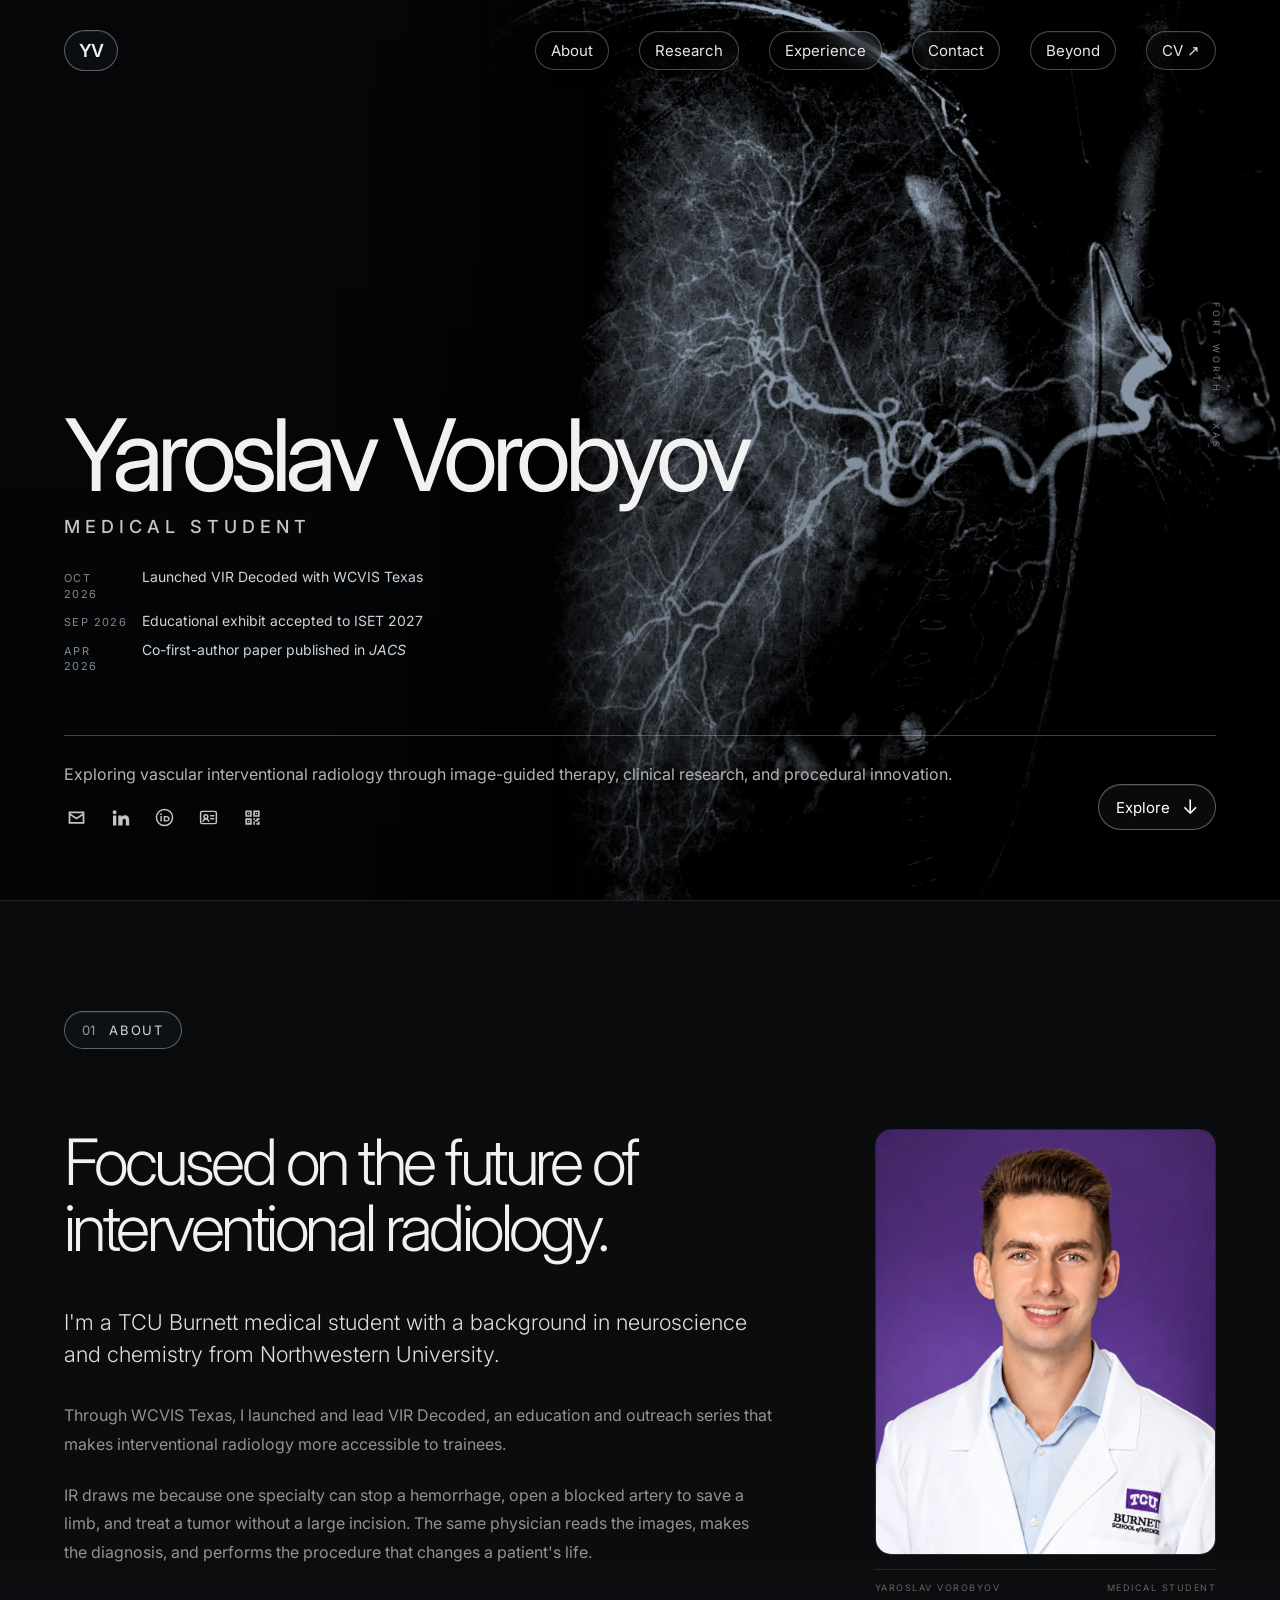
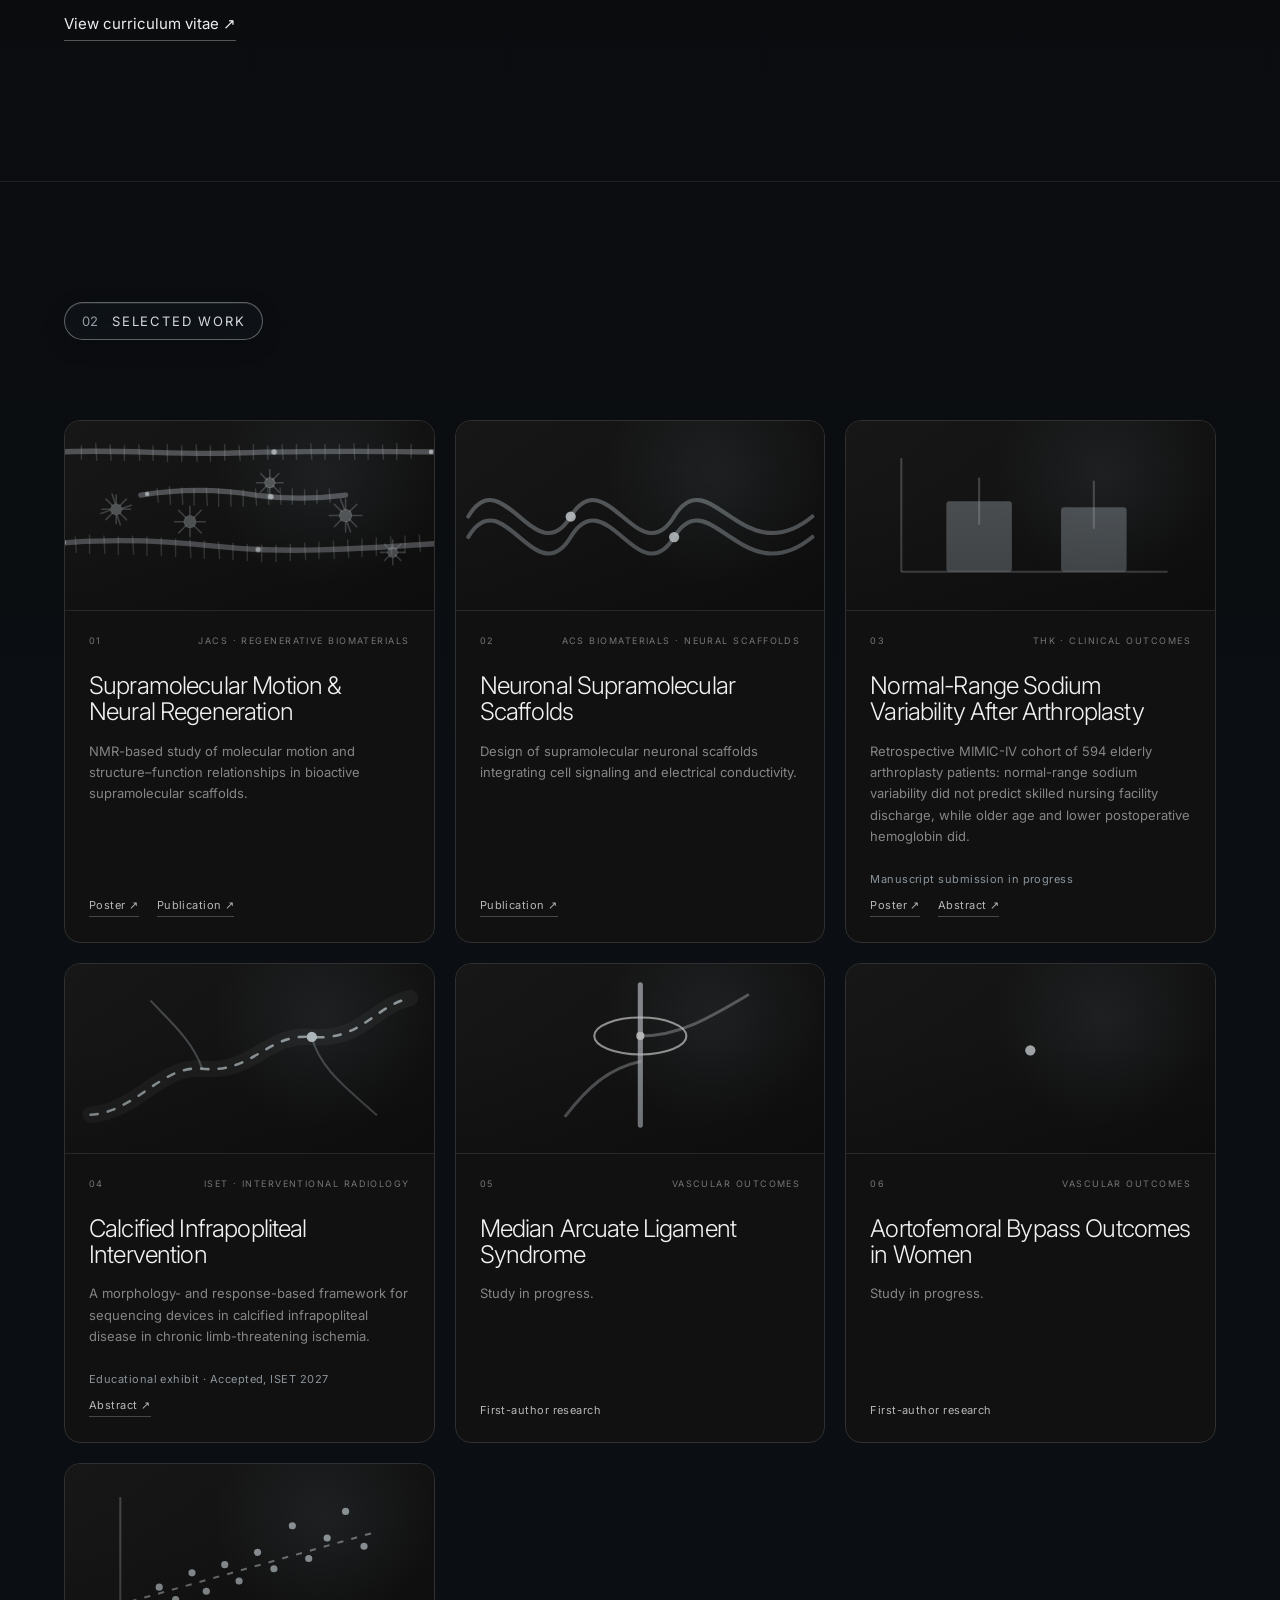
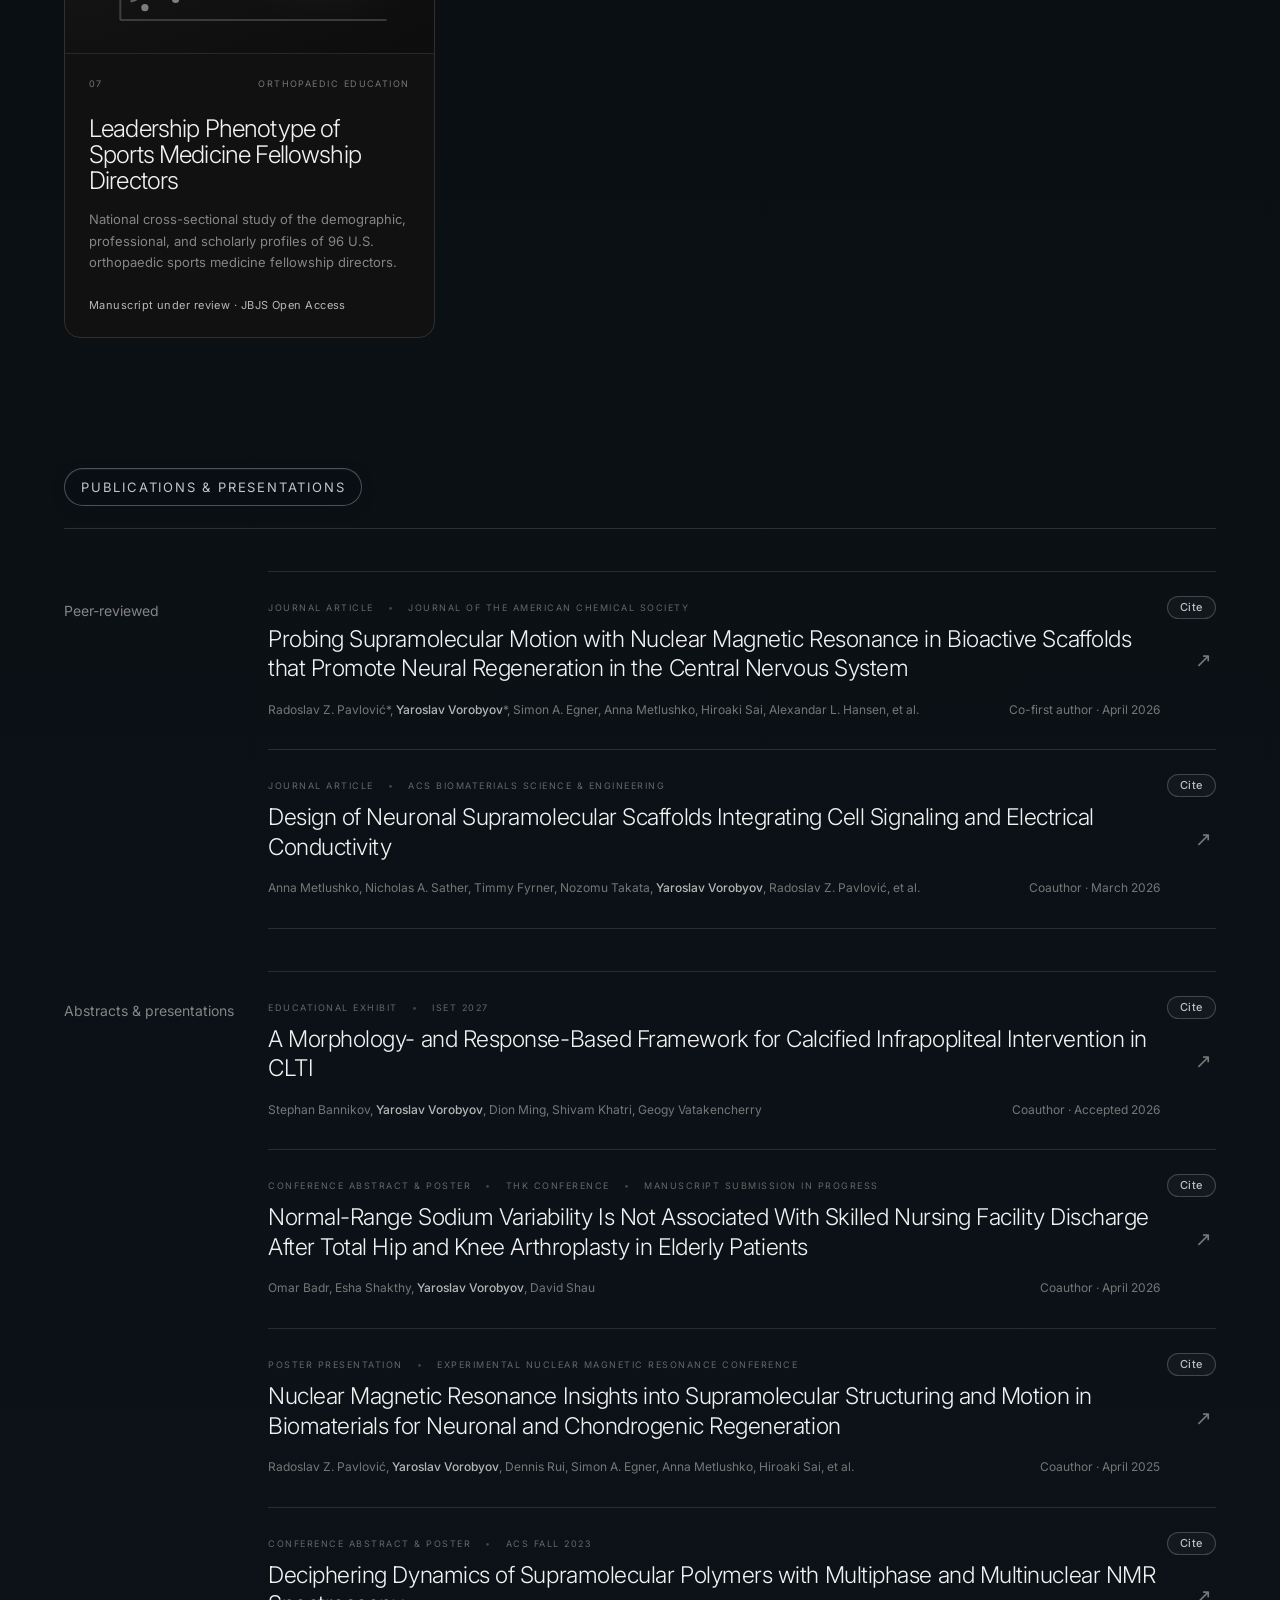
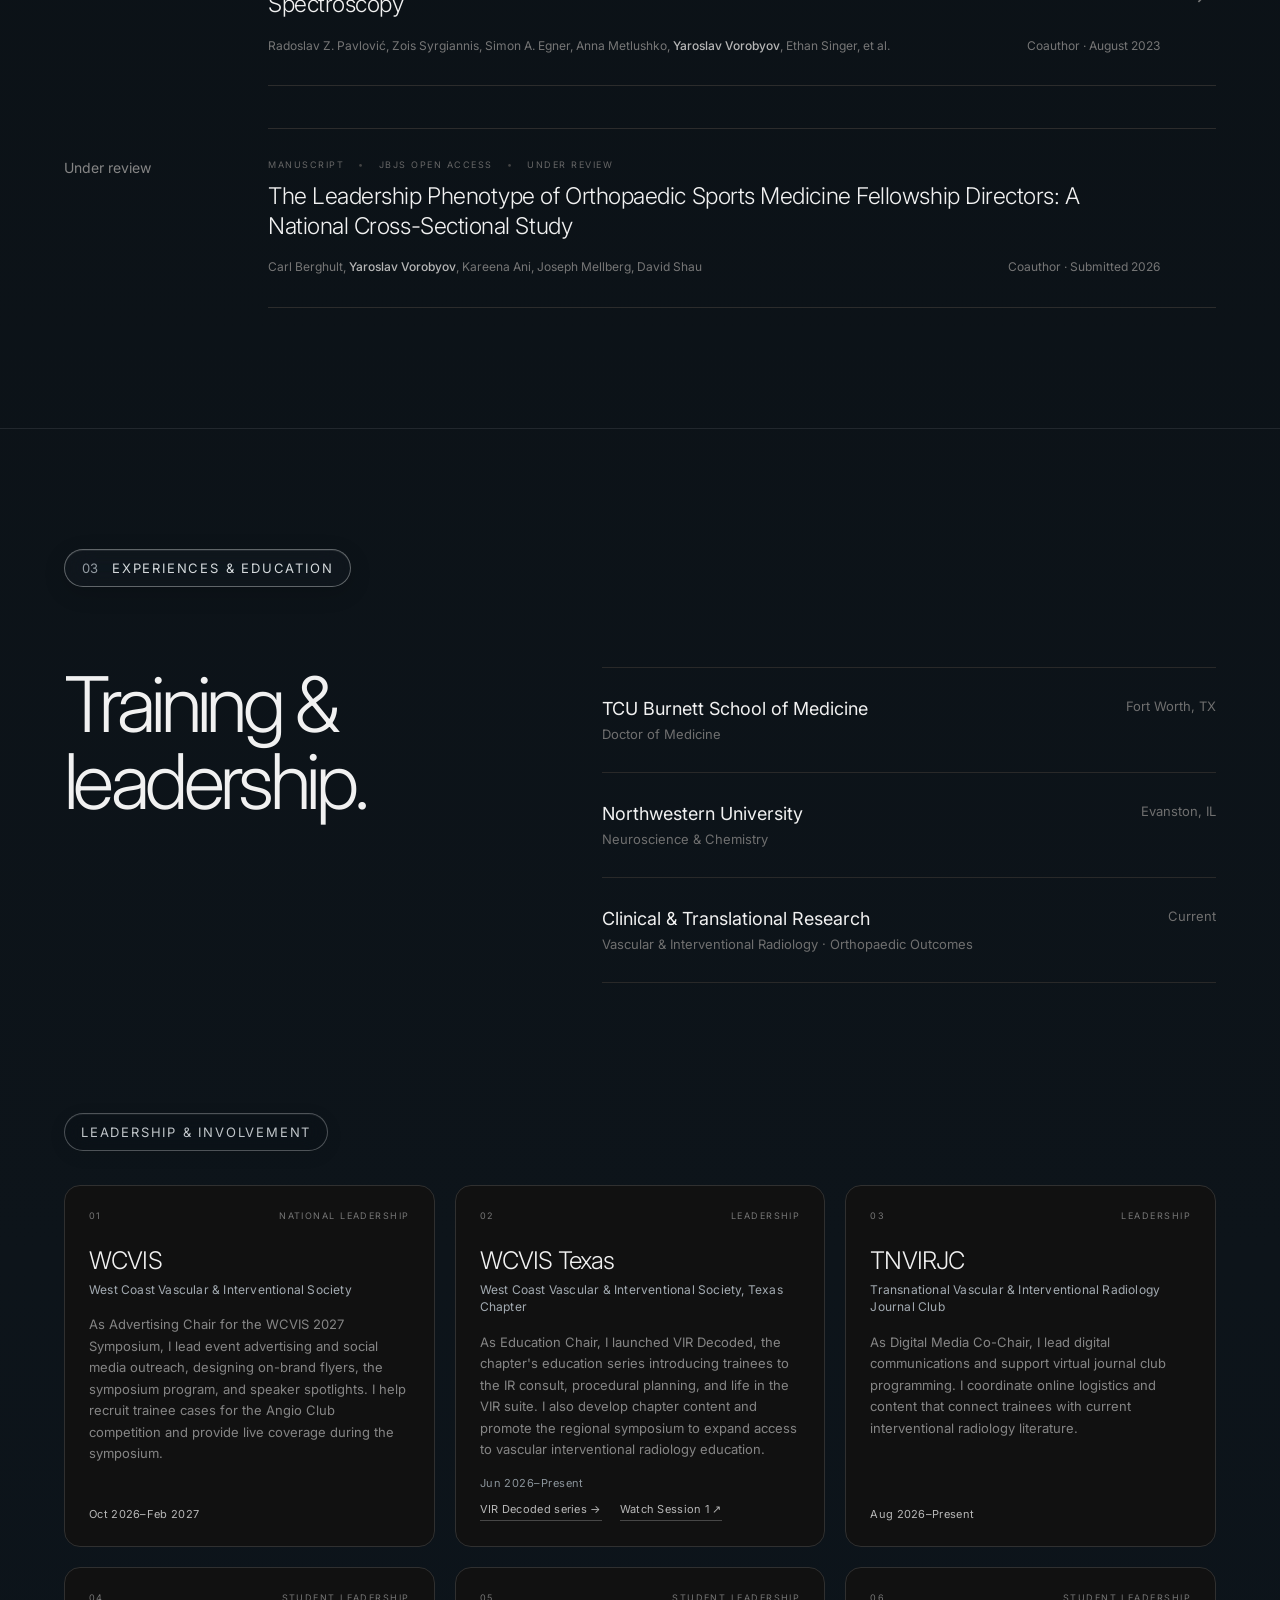
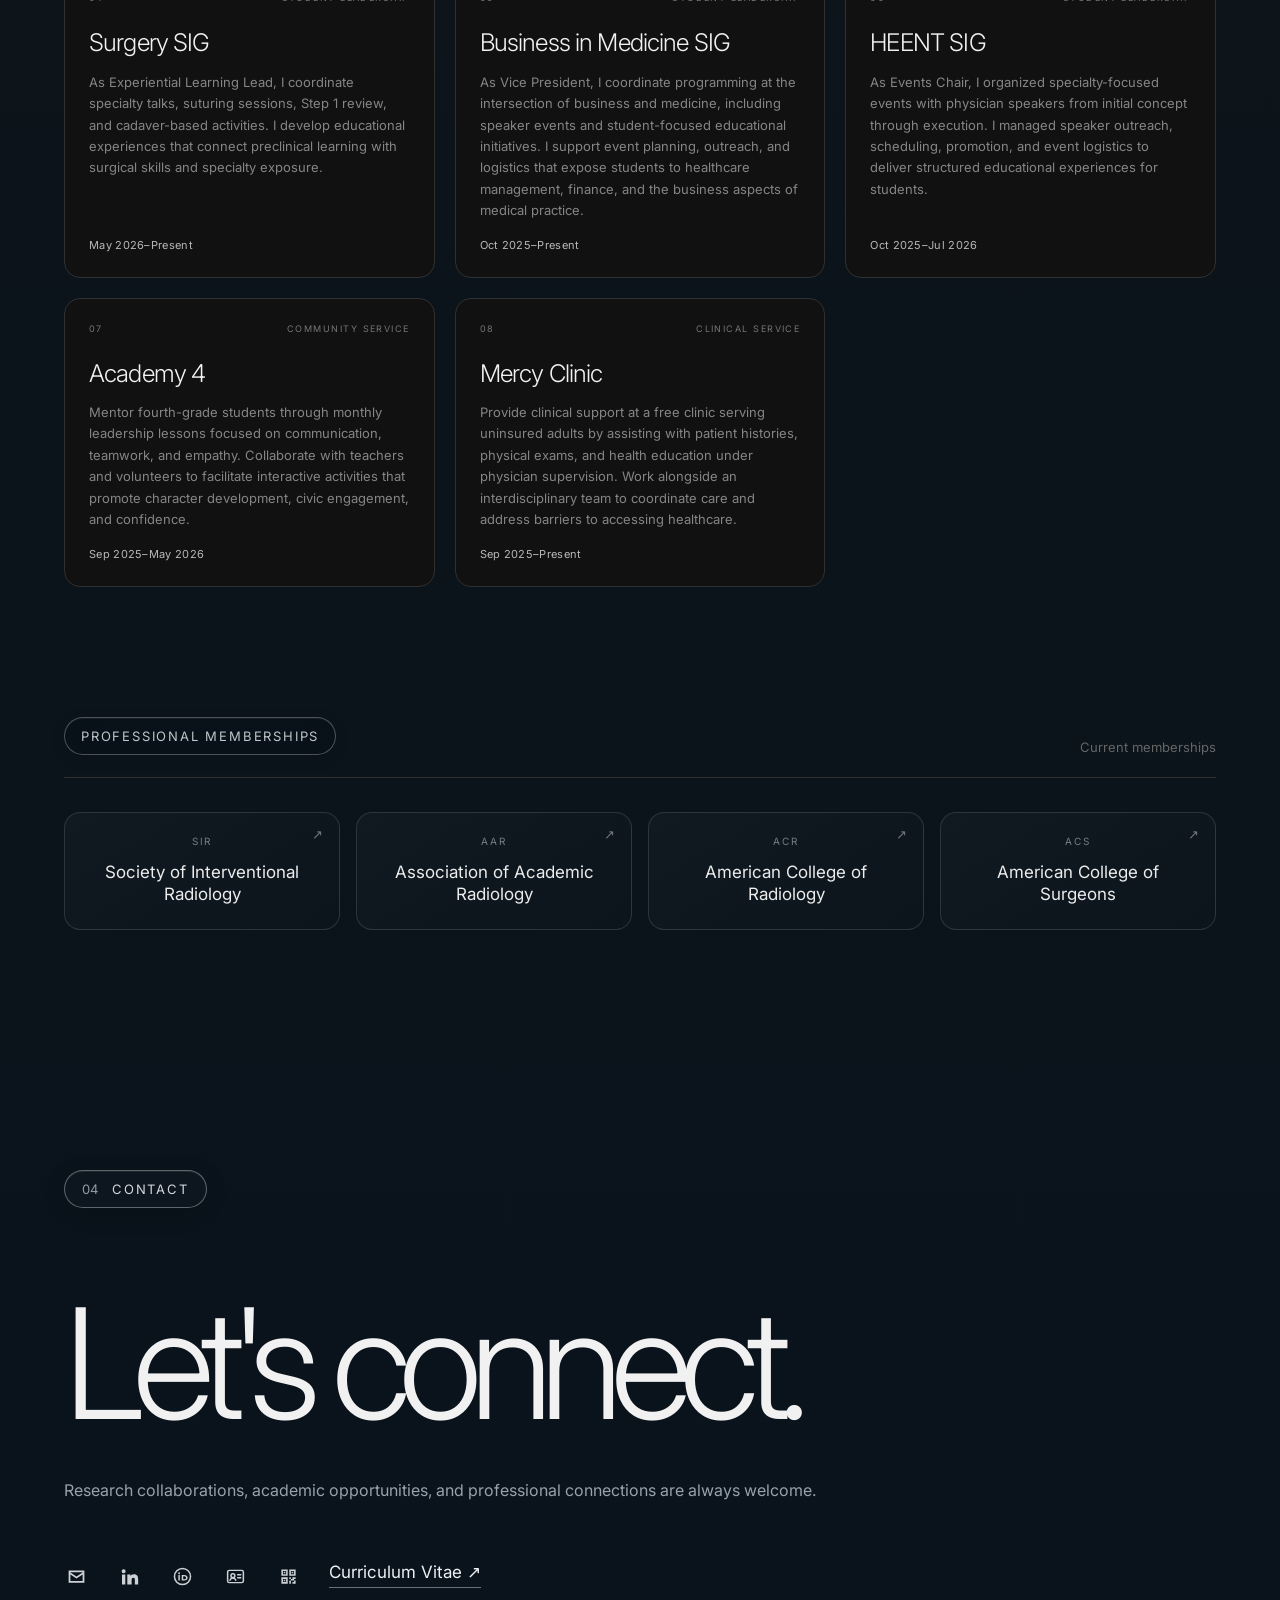
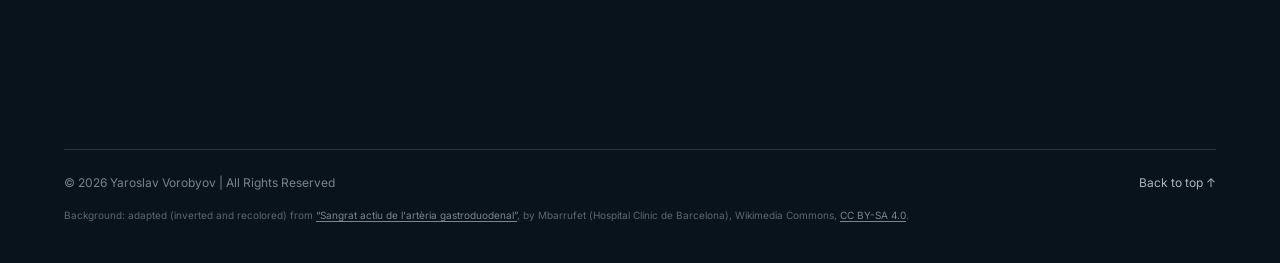
==== commit 5755b160: "VIR Decoded: add Session 1 recording and five-topic roadmap Co-Authored-By: Claude Opus 5.5 <noreply" ====
--- a/index.html
+++ b/index.html
@@ -749,7 +749,7 @@
                             <span class="work-status">Jun 2026–Present</span>
                             <div class="work-foot-links">
                                 <a class="work-foot-link" href="vir-decoded.html">VIR Decoded series <span aria-hidden="true">→</span></a>
-                                <a class="work-foot-link" data-goatcounter-click="vir-decoded-session-1" href="vir-decoded-session-1.pdf" target="_blank" rel="noopener noreferrer">Session 1 <span class="link-arrow" aria-hidden="true">↗︎</span></a>
+                                <a class="work-foot-link" href="https://youtu.be/DmHDDJg4fxM" target="_blank" rel="noopener noreferrer" data-goatcounter-click="vir-decoded-session-1-video">Watch Session 1 <span class="link-arrow" aria-hidden="true">↗︎</span></a>
                             </div>
                         </div>
                     </div>
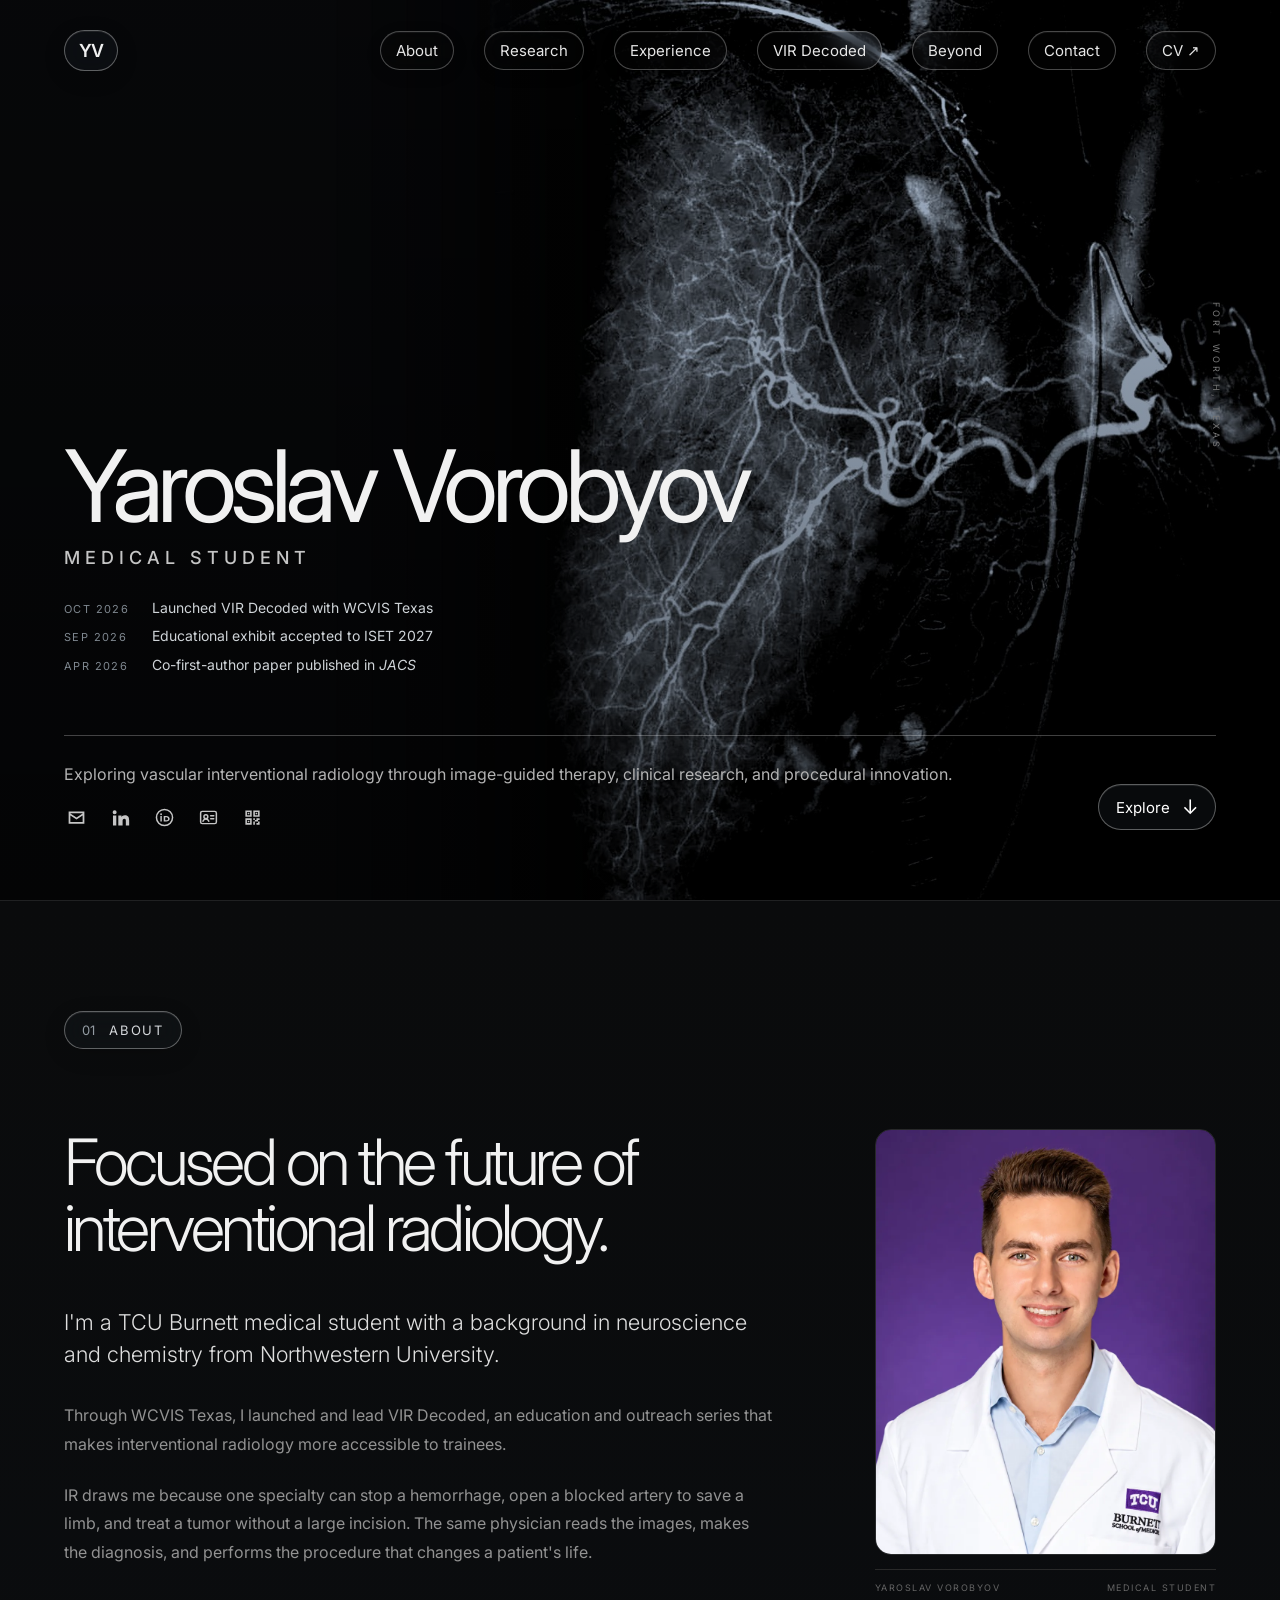
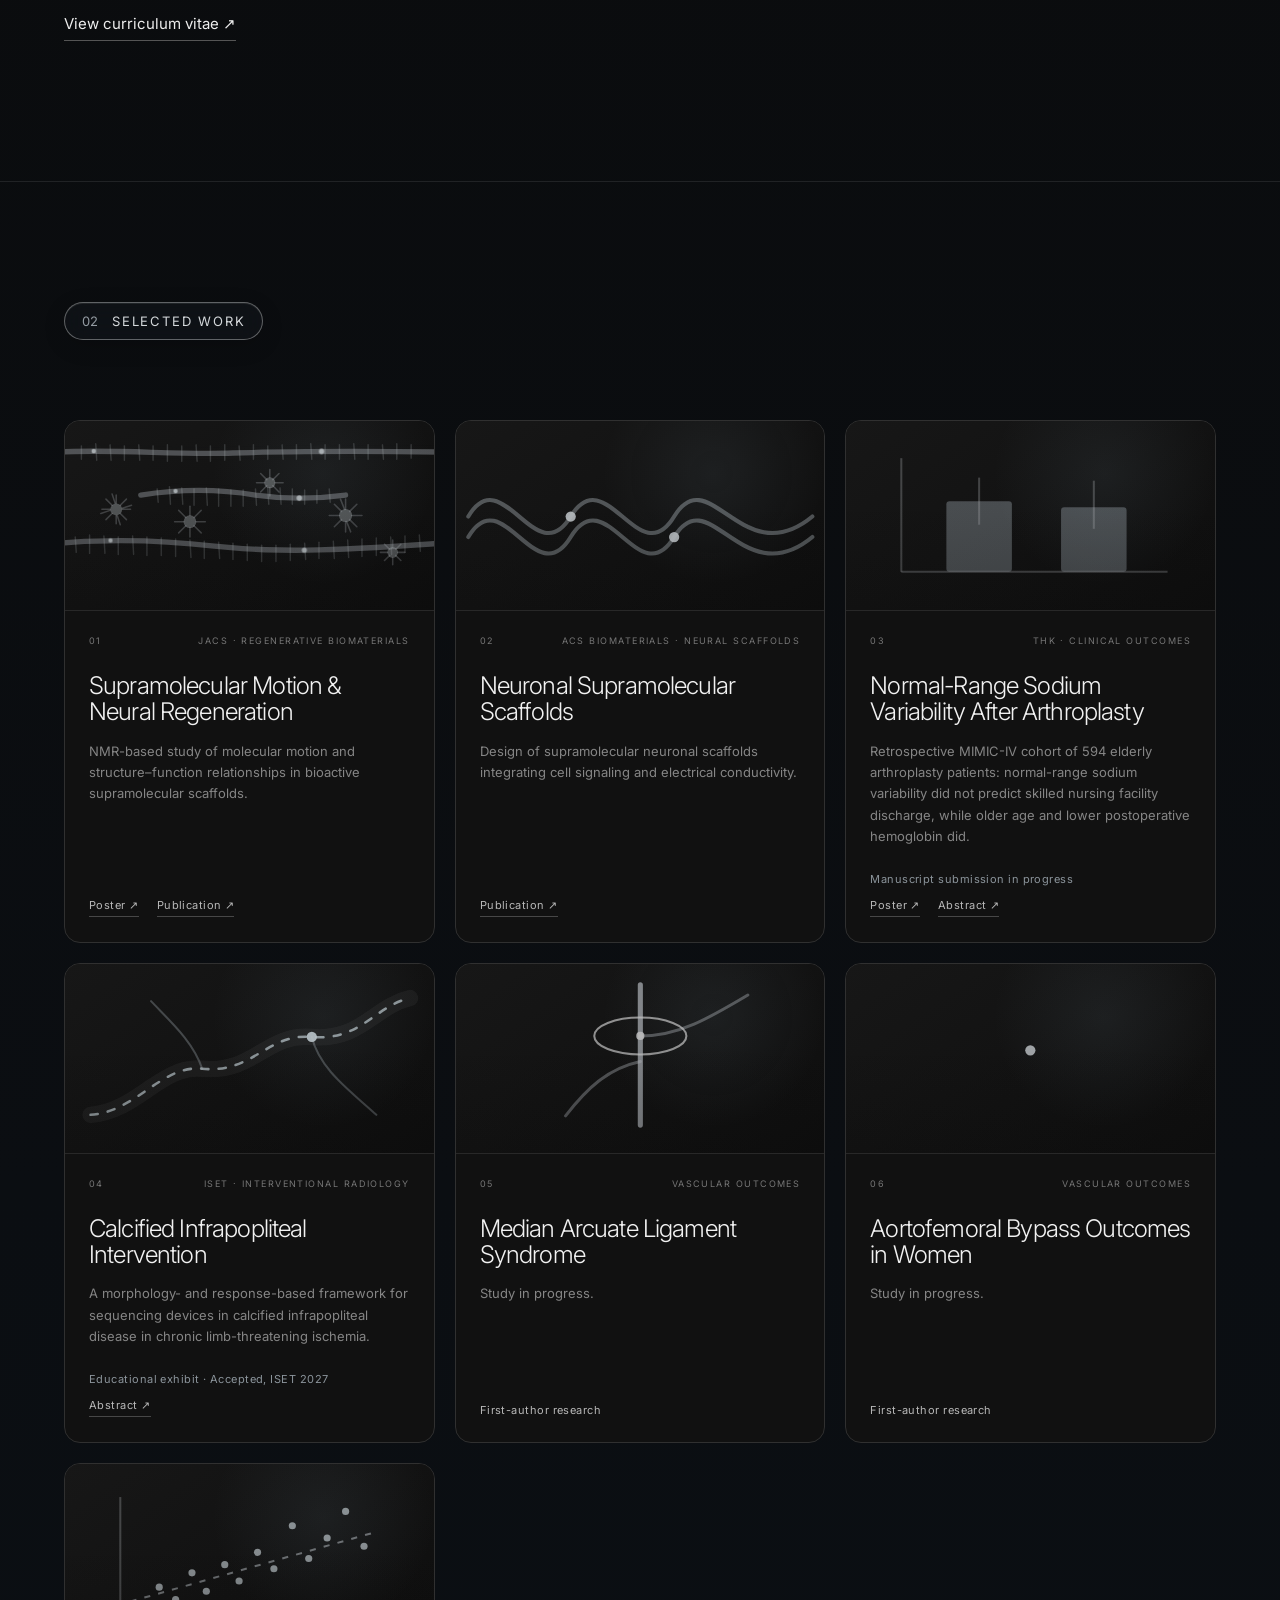
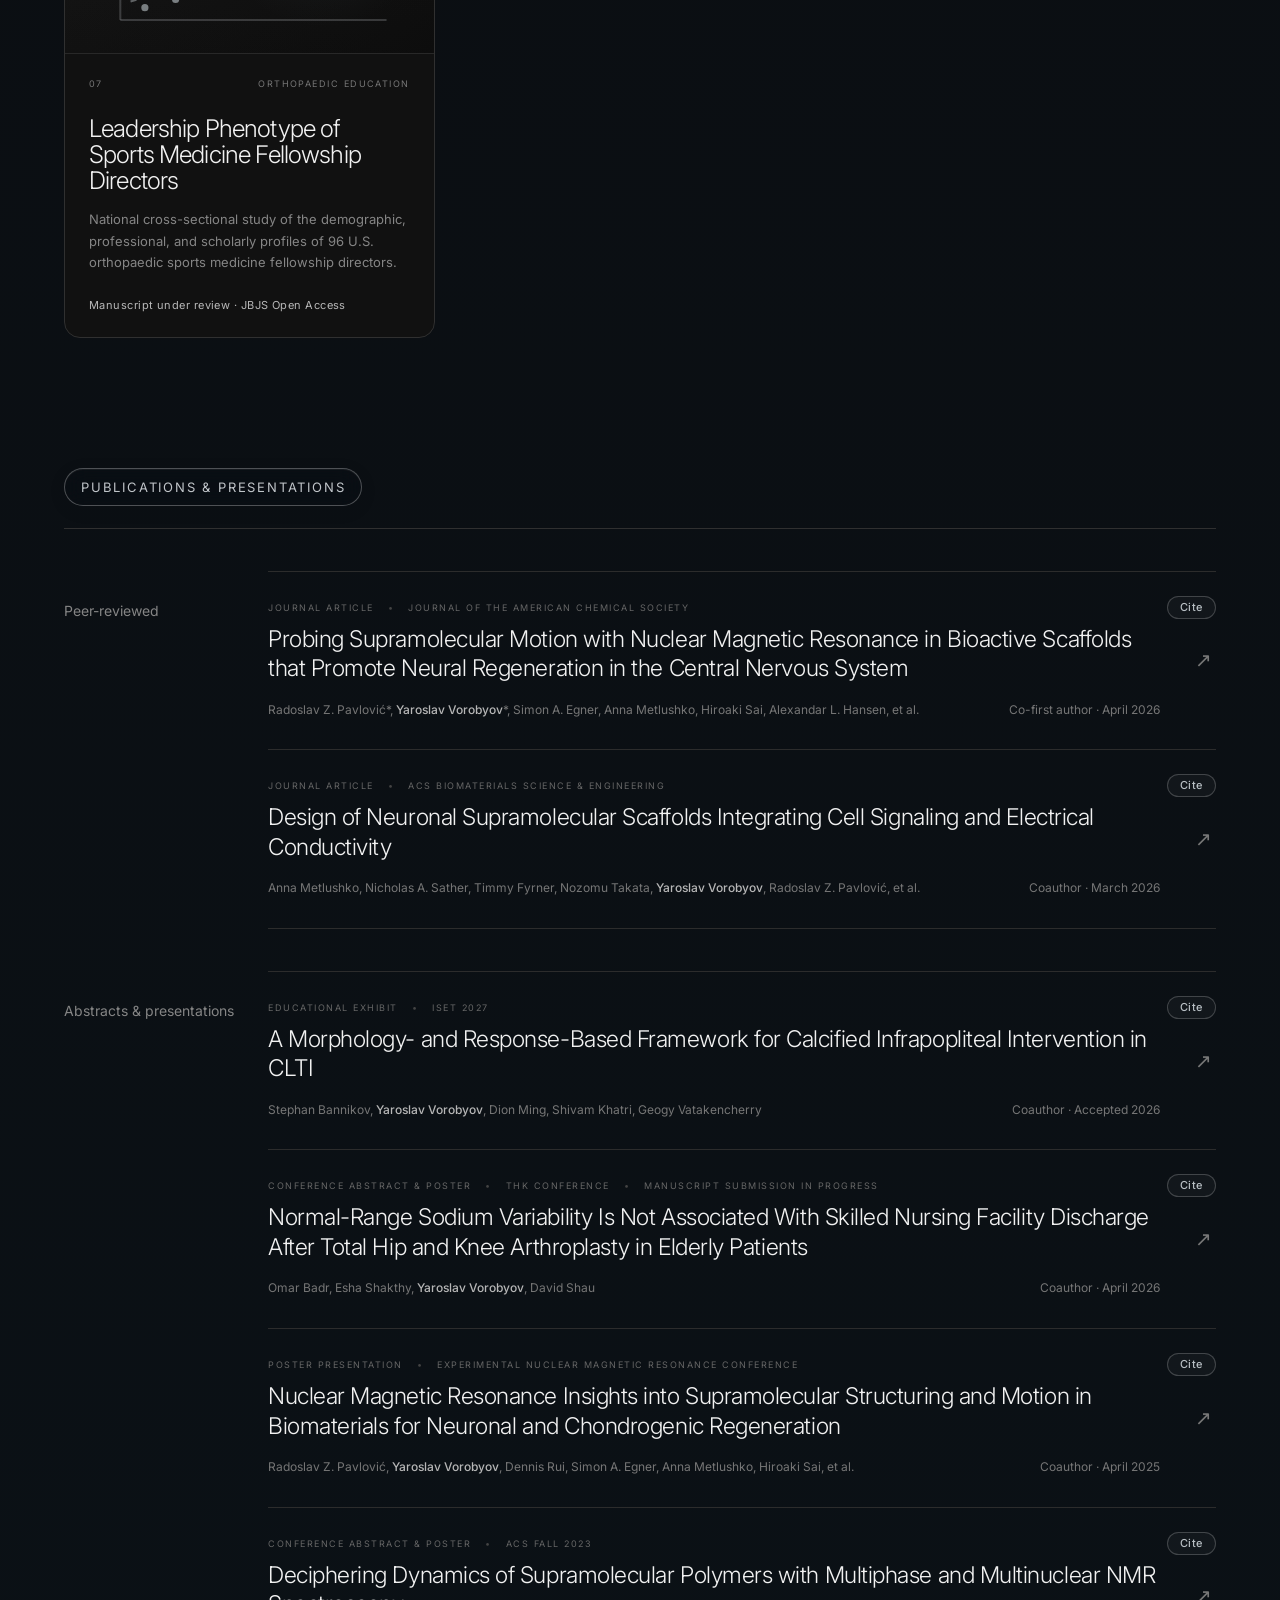
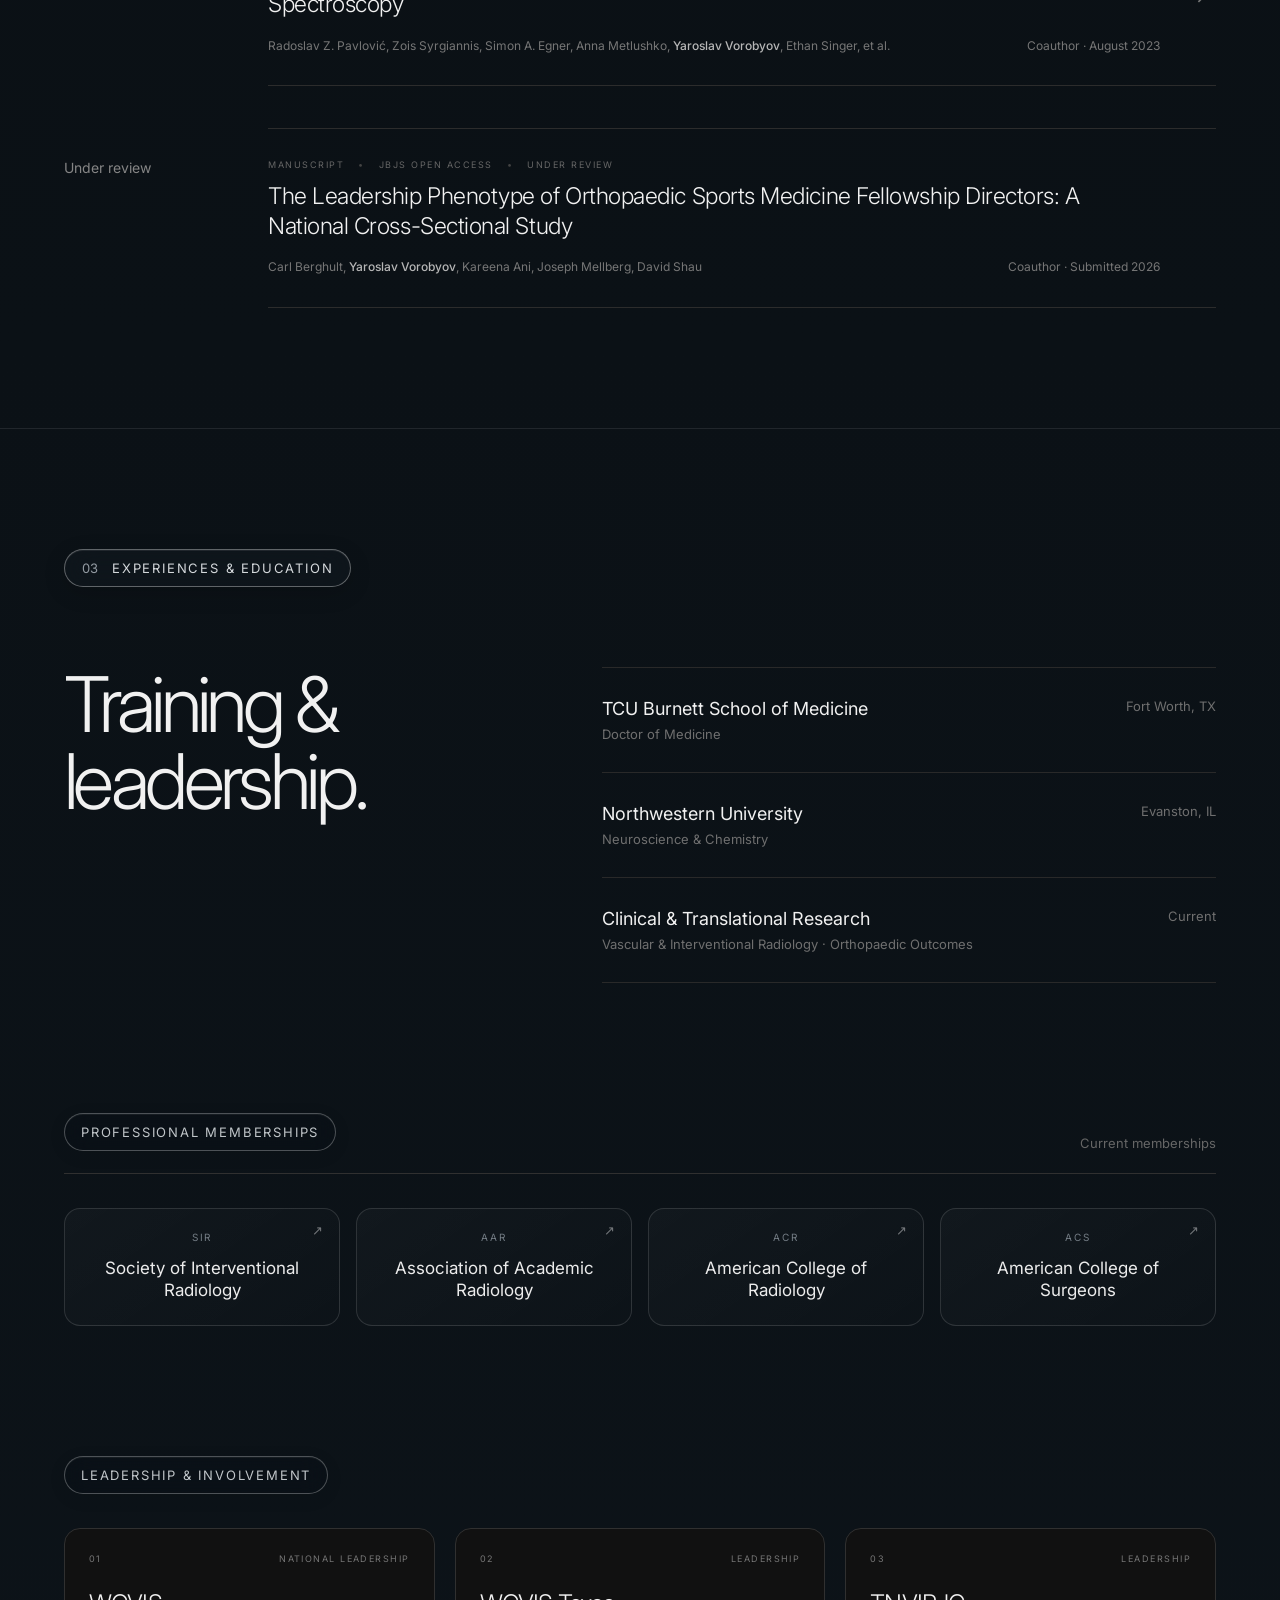
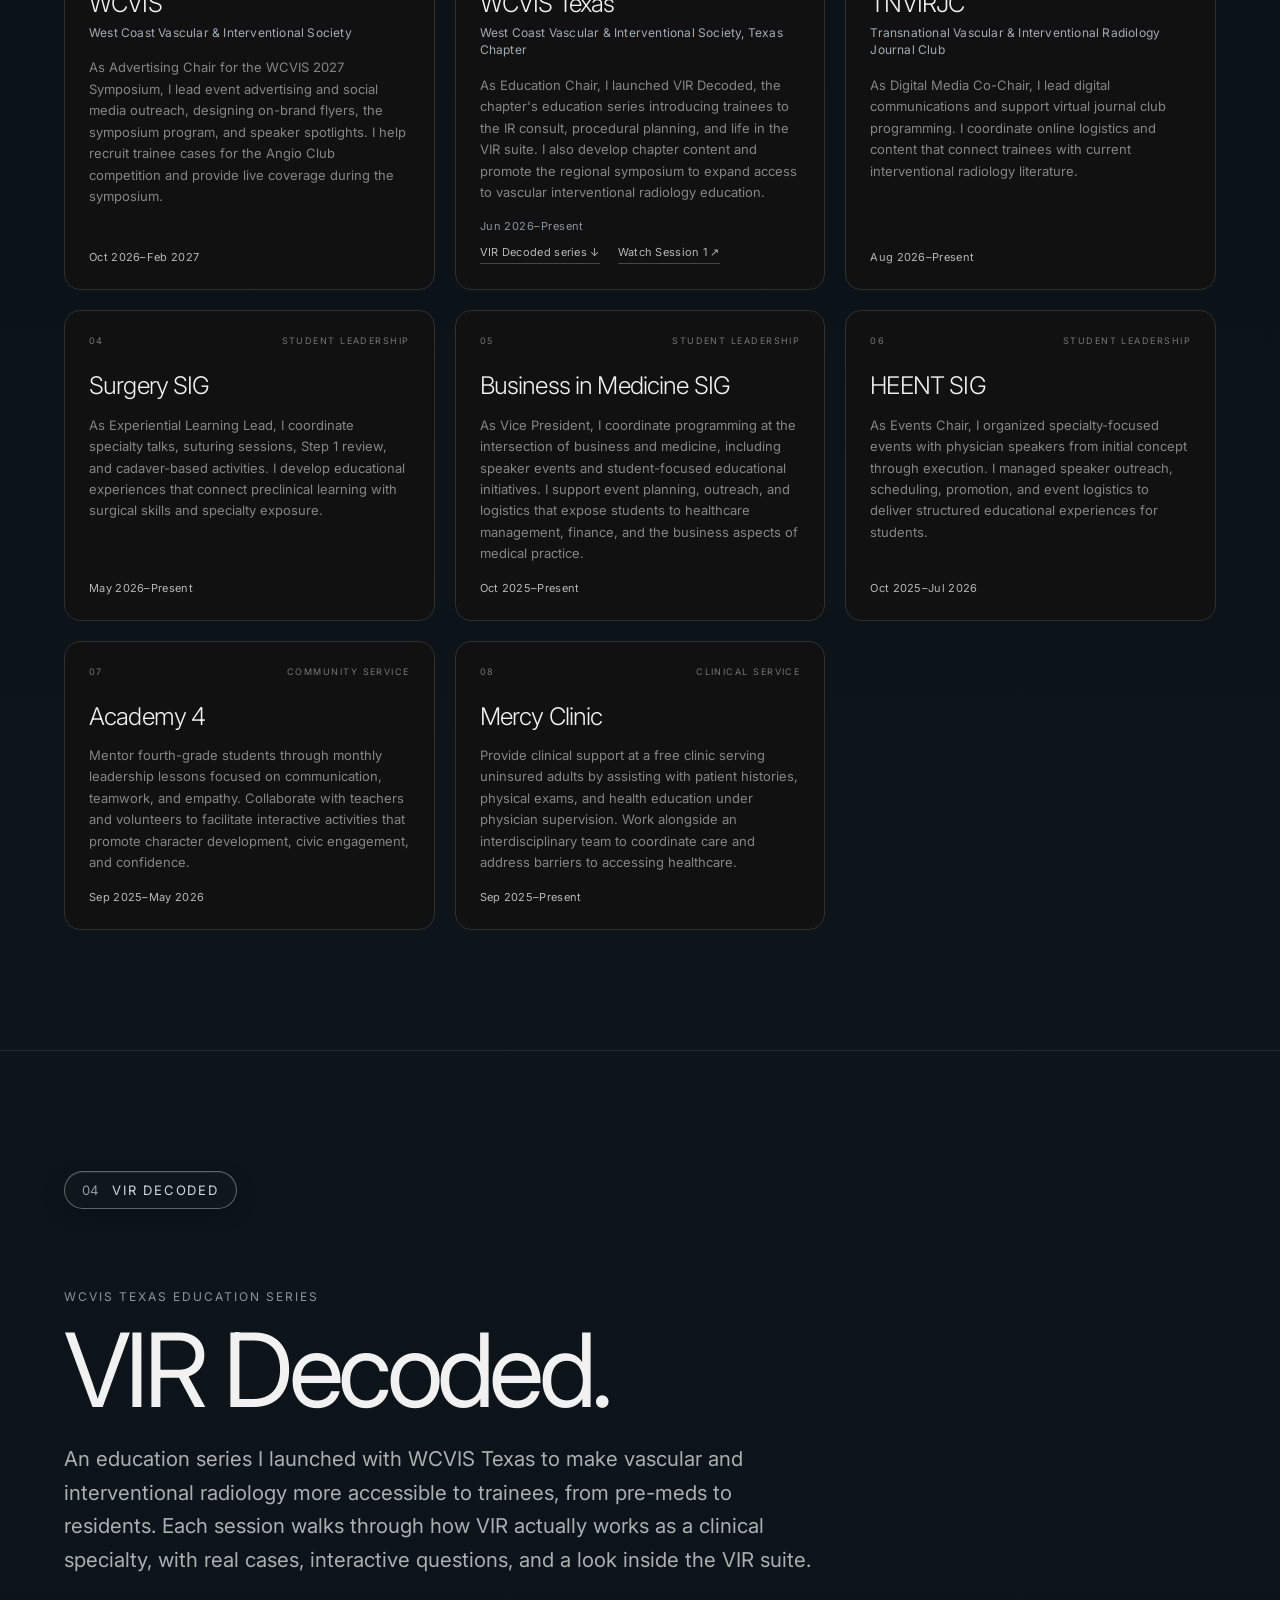
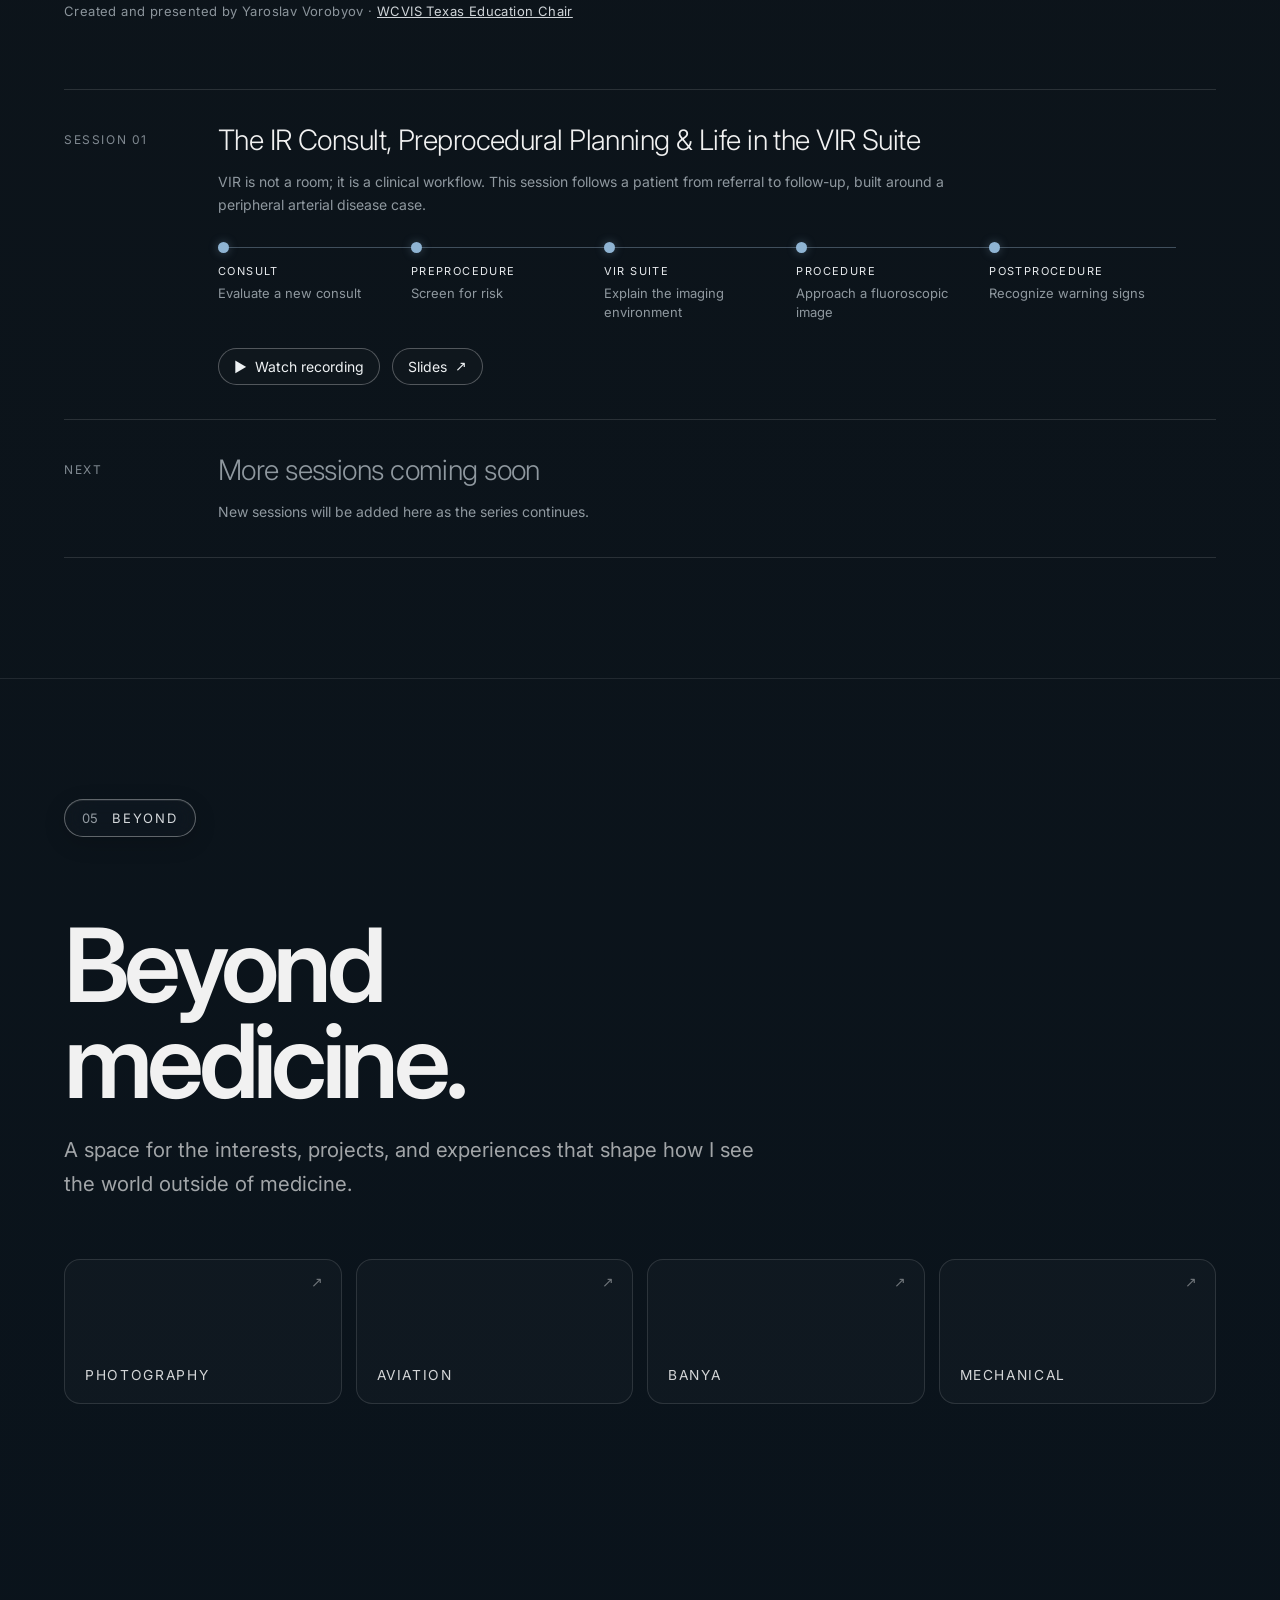
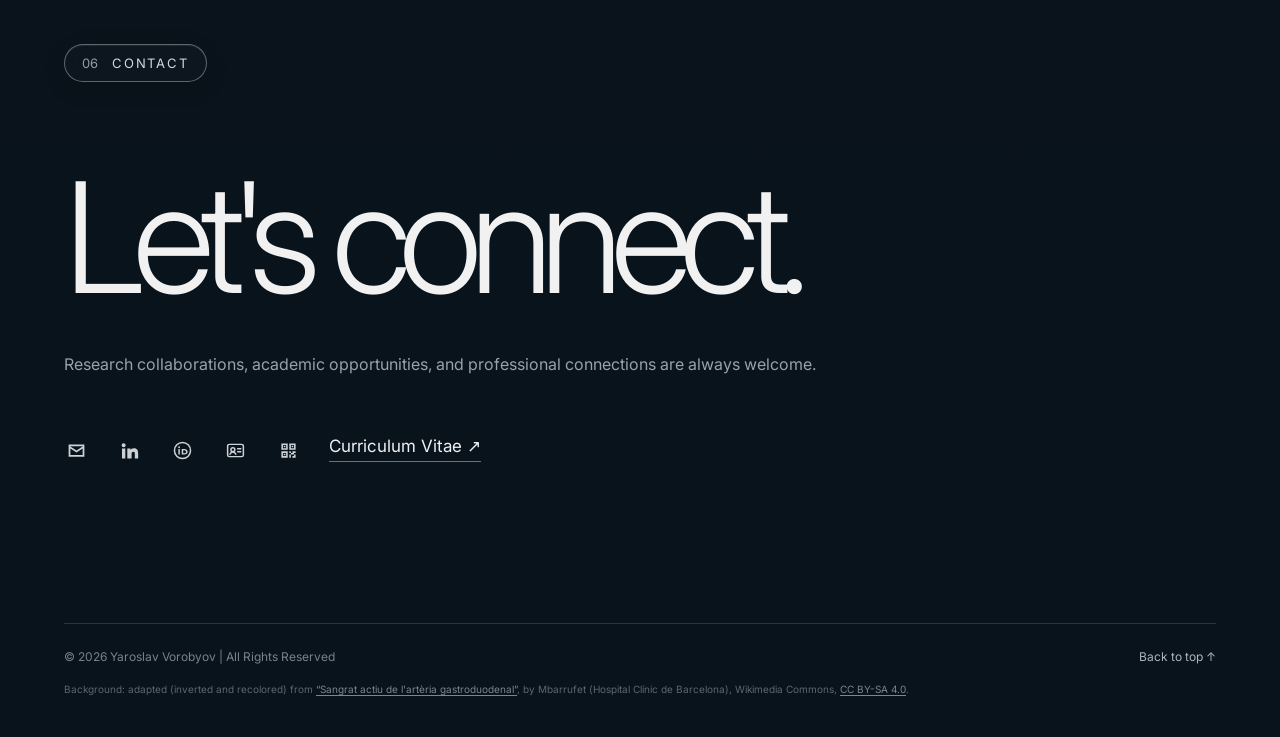
==== commit e4b934fb: "Move VIR Decoded and Beyond onto the main page with nav buttons; add Beyond sub-pages Co-Authored-By" ====
--- a/index.html
+++ b/index.html
@@ -31,7 +31,7 @@
     <meta name="twitter:title" content="Yaroslav Vorobyov · Medical Student">
     <meta name="twitter:description" content="Medical student at TCU Burnett School of Medicine pursuing interventional radiology: research, publications, and IR education.">
     <meta name="twitter:image" content="https://yaroslavvorobyov.com/og-image.jpg">
-    <link rel="stylesheet" href="style.css?v=20261111-2">
+    <link rel="stylesheet" href="style.css?v=20261115-1">
 </head>
 
 <body>
@@ -57,8 +57,9 @@
             <a href="#about">About</a>
             <a href="#research">Research</a>
             <a href="#experience">Experience</a>
+            <a href="#vir-decoded">VIR Decoded</a>
+            <a href="#beyond">Beyond</a>
             <a href="#contact">Contact</a>
-            <a href="beyond.html">Beyond</a>
             <a data-goatcounter-click="cv-download" href="cv.pdf" target="_blank" class="nav-cv">CV <span class="link-arrow" aria-hidden="true">↗︎</span></a>
         </div>
 
@@ -81,8 +82,9 @@
             <a href="#about">About</a>
             <a href="#research">Research</a>
             <a href="#experience">Experience</a>
+            <a href="#vir-decoded">VIR Decoded</a>
+            <a href="#beyond">Beyond</a>
             <a href="#contact">Contact</a>
-            <a href="beyond.html">Beyond</a>
             <a data-goatcounter-click="cv-download" href="cv.pdf" target="_blank" class="mobile-menu-cv">CV <span class="link-arrow" aria-hidden="true">↗︎</span></a>
         </div>
     </aside>
@@ -711,6 +713,56 @@
 
         <div class="publications-block">
 
+            <div class="publications-heading">
+                <p class="frosted-section-pill">PROFESSIONAL MEMBERSHIPS</p>
+                <span>Current memberships</span>
+            </div>
+
+            <div class="membership-grid">
+
+                <a class="membership-card membership-card-link"
+                   href="https://www.sirweb.org/"
+                   target="_blank"
+                   rel="noopener noreferrer"
+                   aria-label="Society of Interventional Radiology official website">
+                    <span class="membership-acronym">SIR</span>
+                    <h3>Society of Interventional Radiology</h3>
+                </a>
+
+                <a class="membership-card membership-card-link"
+                   href="https://www.aur.org/"
+                   target="_blank"
+                   rel="noopener noreferrer"
+                   aria-label="Association of Academic Radiology official website">
+                    <span class="membership-acronym">AAR</span>
+                    <h3>Association of Academic Radiology</h3>
+                </a>
+
+                <a class="membership-card membership-card-link"
+                   href="https://www.acr.org/"
+                   target="_blank"
+                   rel="noopener noreferrer"
+                   aria-label="American College of Radiology official website">
+                    <span class="membership-acronym">ACR</span>
+                    <h3>American College of Radiology</h3>
+                </a>
+
+                <a class="membership-card membership-card-link"
+                   href="https://www.facs.org/"
+                   target="_blank"
+                   rel="noopener noreferrer"
+                   aria-label="American College of Surgeons official website">
+                    <span class="membership-acronym">ACS</span>
+                    <h3>American College of Surgeons</h3>
+                </a>
+
+            </div>
+
+        </div>
+
+
+        <div class="publications-block">
+
             <div class="publications-heading heading-pill-row leadership-heading">
                 <p class="frosted-section-pill">LEADERSHIP &amp; INVOLVEMENT</p>
             </div>
@@ -748,7 +800,7 @@
                         <div class="work-foot">
                             <span class="work-status">Jun 2026–Present</span>
                             <div class="work-foot-links">
-                                <a class="work-foot-link" href="vir-decoded.html">VIR Decoded series <span aria-hidden="true">→</span></a>
+                                <a class="work-foot-link" href="#vir-decoded">VIR Decoded series <span aria-hidden="true">↓</span></a>
                                 <a class="work-foot-link" href="https://youtu.be/DmHDDJg4fxM" target="_blank" rel="noopener noreferrer" data-goatcounter-click="vir-decoded-session-1-video">Watch Session 1 <span class="link-arrow" aria-hidden="true">↗︎</span></a>
                             </div>
                         </div>
@@ -851,64 +903,86 @@
         </div>
 
 
-        <div class="publications-block">
-
-            <div class="publications-heading">
-                <p class="frosted-section-pill">PROFESSIONAL MEMBERSHIPS</p>
-                <span>Current memberships</span>
-            </div>
-
-            <div class="membership-grid">
-
-                <a class="membership-card membership-card-link"
-                   href="https://www.sirweb.org/"
-                   target="_blank"
-                   rel="noopener noreferrer"
-                   aria-label="Society of Interventional Radiology official website">
-                    <span class="membership-acronym">SIR</span>
-                    <h3>Society of Interventional Radiology</h3>
-                </a>
-
-                <a class="membership-card membership-card-link"
-                   href="https://www.aur.org/"
-                   target="_blank"
-                   rel="noopener noreferrer"
-                   aria-label="Association of Academic Radiology official website">
-                    <span class="membership-acronym">AAR</span>
-                    <h3>Association of Academic Radiology</h3>
-                </a>
-
-                <a class="membership-card membership-card-link"
-                   href="https://www.acr.org/"
-                   target="_blank"
-                   rel="noopener noreferrer"
-                   aria-label="American College of Radiology official website">
-                    <span class="membership-acronym">ACR</span>
-                    <h3>American College of Radiology</h3>
-                </a>
-
-                <a class="membership-card membership-card-link"
-                   href="https://www.facs.org/"
-                   target="_blank"
-                   rel="noopener noreferrer"
-                   aria-label="American College of Surgeons official website">
-                    <span class="membership-acronym">ACS</span>
-                    <h3>American College of Surgeons</h3>
-                </a>
-
-            </div>
-
-        </div>
-
     </section>
 
 
+    <!-- VIR DECODED -->
+
+    <section id="vir-decoded" class="section vd-section">
+
+        <div class="section-heading">
+            <p class="section-number">04</p>
+            <p class="section-label">VIR DECODED</p>
+        </div>
+
+        <div class="vd-shell">
+            <p class="vd-kicker-text">WCVIS Texas Education Series</p>
+            <h2 class="vd-title">VIR Decoded.</h2>
+            <p class="vd-intro">An education series I launched with WCVIS Texas to make vascular and interventional radiology more accessible to trainees, from pre-meds to residents. Each session walks through how VIR actually works as a clinical specialty, with real cases, interactive questions, and a look inside the VIR suite.</p>
+            <p class="vd-meta">Created and presented by Yaroslav Vorobyov · <a href="#experience">WCVIS Texas Education Chair</a></p>
+
+            <div class="vd-list">
+                <article class="vd-session">
+                    <div class="vd-num">SESSION 01</div>
+                    <div>
+                        <h3>The IR Consult, Preprocedural Planning &amp; Life in the VIR Suite</h3>
+                        <p>VIR is not a room; it is a clinical workflow. This session follows a patient from referral to follow-up, built around a peripheral arterial disease case.</p>
+                        <ol class="vd-steps" aria-label="Session topics">
+                            <li><span class="vd-step">Consult</span><span class="vd-goal">Evaluate a new consult</span></li>
+                            <li><span class="vd-step">Preprocedure</span><span class="vd-goal">Screen for risk</span></li>
+                            <li><span class="vd-step">VIR Suite</span><span class="vd-goal">Explain the imaging environment</span></li>
+                            <li><span class="vd-step">Procedure</span><span class="vd-goal">Approach a fluoroscopic image</span></li>
+                            <li><span class="vd-step">Postprocedure</span><span class="vd-goal">Recognize warning signs</span></li>
+                        </ol>
+                        <div class="vd-links">
+                            <a href="https://youtu.be/DmHDDJg4fxM" target="_blank" rel="noopener noreferrer" data-goatcounter-click="vir-decoded-session-1-video"><span aria-hidden="true">▶</span> Watch recording</a>
+                            <a href="vir-decoded-session-1.pdf" target="_blank" rel="noopener noreferrer" data-goatcounter-click="vir-decoded-session-1">Slides <span class="link-arrow" aria-hidden="true">↗︎</span></a>
+                        </div>
+                    </div>
+                </article>
+
+                <div class="vd-session is-upcoming">
+                    <div class="vd-num">NEXT</div>
+                    <div>
+                        <h3>More sessions coming soon</h3>
+                        <p>New sessions will be added here as the series continues.</p>
+                    </div>
+                </div>
+            </div>
+        </div>
+
+    </section>
+
+
+    <!-- BEYOND -->
+
+    <section id="beyond" class="section beyond-section">
+
+        <div class="section-heading">
+            <p class="section-number">05</p>
+            <p class="section-label">BEYOND</p>
+        </div>
+
+        <div class="beyond-shell">
+            <h2 class="beyond-title">Beyond medicine.</h2>
+            <p class="beyond-intro">A space for the interests, projects, and experiences that shape how I see the world outside of medicine.</p>
+            <div class="beyond-preview" aria-label="Beyond page sections">
+                <a href="photography.html">Photography <span class="link-arrow" aria-hidden="true">↗︎</span></a>
+                <a href="aviation.html">Aviation <span class="link-arrow" aria-hidden="true">↗︎</span></a>
+                <a href="banya.html">Banya <span class="link-arrow" aria-hidden="true">↗︎</span></a>
+                <a href="mechanical.html">Mechanical <span class="link-arrow" aria-hidden="true">↗︎</span></a>
+            </div>
+        </div>
+
+    </section>
+
+
     <!-- CONTACT -->
 
     <section id="contact" class="contact-section">
 
         <div class="section-heading contact-section-heading">
-            <p class="section-number">04</p>
+            <p class="section-number">06</p>
             <p class="section-label">CONTACT</p>
         </div>
 
@@ -1027,7 +1101,7 @@
             const sectionLinks = document.querySelectorAll(
                 '.nav-links a[href^="#"], .mobile-menu-links a[href^="#"]'
             );
-            const sections = ['about', 'research', 'experience', 'contact']
+            const sections = ['about', 'research', 'experience', 'vir-decoded', 'beyond', 'contact']
                 .map(id => document.getElementById(id))
                 .filter(Boolean);
 
--- a/style.css
+++ b/style.css
@@ -2556,3 +2556,85 @@
     .pub-year-group { grid-template-columns: 1fr; }
     .pub-year { padding-top: 0; }
 }
+
+
+/* =========================================
+   VIR DECODED SECTION
+========================================= */
+.vd-kicker-text { color: #8b949b; font-size: 12px; letter-spacing: 2px; text-transform: uppercase; margin-bottom: 18px; }
+.vd-title { font-size: clamp(3.2rem, 8vw, 7.2rem); font-weight: 400; line-height: .94; letter-spacing: -.055em; margin: 0 0 24px; }
+
+.vd-shell { width: min(1120px, 100%); margin: 0 auto; }
+.vd-intro { max-width: 760px; font-size: clamp(1.05rem, 1.6vw, 1.3rem); line-height: 1.65; color: rgba(255,255,255,.66); margin: 0; }
+.vd-meta { margin-top: 26px; color: #8b949b; font-size: 13px; letter-spacing: .4px; }
+.vd-meta a { color: #cfd4d8; }
+.vd-list { margin-top: 70px; border-top: 1px solid rgba(255,255,255,.12); }
+.vd-session { display: grid; grid-template-columns: 120px minmax(0,1fr) auto; gap: 34px; align-items: start; padding: 34px 0; border-bottom: 1px solid rgba(255,255,255,.12); color: inherit; text-decoration: none; }
+a.vd-session { transition: padding-left .25s ease, background .25s ease; }
+a.vd-session:hover { padding-left: 12px; background: rgba(255,255,255,.018); }
+.vd-num { color: #7f8890; font-size: 12px; letter-spacing: 1.6px; padding-top: 8px; }
+.vd-session h3 { font-size: clamp(22px, 2.2vw, 32px); font-weight: 300; line-height: 1.2; letter-spacing: -.02em; margin: 0 0 12px; }
+.vd-session p { color: #8f989f; font-size: 14px; line-height: 1.65; margin: 0; max-width: 760px; }
+.vd-tags { display: flex; flex-wrap: wrap; gap: 8px; margin-top: 16px; }
+.vd-tags span { padding: 5px 11px; border: 1px solid rgba(255,255,255,.14); border-radius: 999px; color: #b8bfc4; font-size: 11px; letter-spacing: .5px; }
+.vd-arrow { color: #8b949b; font-size: 20px; padding-top: 6px; }
+.vd-session.is-upcoming h3 { color: #8f989f; }
+.vd-steps { list-style: none; display: grid; grid-template-columns: repeat(5, minmax(0,1fr)); margin: 26px 0 0; padding: 0; position: relative; }
+.vd-steps::before { content: ""; position: absolute; top: 5px; left: 6px; right: 6px; height: 1px; background: rgba(160,190,215,.35); }
+.vd-steps li { position: relative; padding: 22px 12px 0 0; }
+.vd-steps li::before { content: ""; position: absolute; top: 0; left: 0; width: 11px; height: 11px; border-radius: 50%; background: #8fb4d3; box-shadow: 0 0 10px rgba(143,180,211,.35); }
+.vd-step { display: block; color: #e6e9ec; font-size: 11px; letter-spacing: 1.4px; text-transform: uppercase; margin-bottom: 6px; }
+.vd-goal { display: block; color: #8f989f; font-size: 13px; line-height: 1.45; }
+.vd-links { display: flex; flex-wrap: wrap; gap: 12px; margin-top: 26px; }
+.vd-links a { display: inline-flex; align-items: center; gap: 8px; padding: 9px 15px; border: 1px solid rgba(255,255,255,.28); border-radius: 999px; background: rgba(25,31,37,.34); color: #eef1f3; font-size: 14px; text-decoration: none; transition: background .2s ease, border-color .2s ease; }
+.vd-links a:hover { background: rgba(255,255,255,.08); border-color: rgba(255,255,255,.5); }
+@media (max-width: 760px) {
+    .vd-session { grid-template-columns: 1fr; gap: 10px; }
+    .vd-arrow { display: none; }
+    .vd-steps { grid-template-columns: 1fr; gap: 16px; }
+    .vd-steps::before { top: 6px; bottom: 6px; left: 5px; right: auto; width: 1px; height: auto; }
+    .vd-steps li { padding: 0 0 0 26px; }
+}
+    
+
+/* =========================================
+   BEYOND SECTION
+========================================= */
+.beyond-shell { width: 100%; }
+.beyond-title { max-width: 900px; font-size: clamp(3.4rem, 8vw, 7.7rem); font-weight: 600; line-height: .94; letter-spacing: -.055em; margin: 0 0 24px; }
+.beyond-intro { max-width: 720px; font-size: clamp(1.05rem, 1.6vw, 1.35rem); line-height: 1.65; color: rgba(255,255,255,.62); margin: 0; }
+.beyond-preview { display: grid; grid-template-columns: repeat(4, minmax(0, 1fr)); gap: 14px; margin-top: 58px; }
+.beyond-preview a {
+    position: relative; min-height: 145px; display: flex; align-items: flex-end; padding: 20px;
+    border: 1px solid rgba(255,255,255,.12); border-radius: 16px; background: rgba(255,255,255,.025);
+    color: rgba(255,255,255,.82); font-size: .86rem; letter-spacing: .12em; text-transform: uppercase; text-decoration: none;
+    transition: transform .25s ease, border-color .25s ease, background .25s ease;
+}
+.beyond-preview a .link-arrow { position: absolute; top: 16px; right: 18px; color: rgba(255,255,255,.4); letter-spacing: 0; transition: color .2s ease, transform .2s ease; }
+.beyond-preview a:hover { transform: translateY(-4px); border-color: rgba(255,255,255,.28); background: rgba(255,255,255,.045); }
+.beyond-preview a:hover .link-arrow { color: rgba(255,255,255,.9); transform: translate(2px,-2px); }
+@media (max-width: 900px) { .beyond-preview { grid-template-columns: repeat(2, minmax(0, 1fr)); } }
+@media (max-width: 560px) { .beyond-preview { grid-template-columns: 1fr; } }
+
+/* Section pills for the two new sections */
+#vir-decoded > .section-heading,
+#beyond > .section-heading {
+    display: inline-flex !important; align-items: center !important; width: fit-content !important;
+    gap: 14px !important; padding: 10px 17px !important;
+    border: 1px solid rgba(255,255,255,.34) !important; border-radius: 999px !important;
+    background: rgba(25,31,37,.34) !important;
+    -webkit-backdrop-filter: blur(16px) saturate(135%) !important; backdrop-filter: blur(16px) saturate(135%) !important;
+    box-shadow: inset 0 1px 0 rgba(255,255,255,.08), 0 6px 22px rgba(0,0,0,.16) !important;
+}
+#vir-decoded > .section-heading .section-number,
+#beyond > .section-heading .section-number { color: #939ba2 !important; font-size: 13px !important; }
+#vir-decoded > .section-heading .section-label,
+#beyond > .section-heading .section-label { color: #d4d8db !important; font-size: 13px !important; letter-spacing: 1.8px !important; }
+
+/* Seven nav buttons: tighten spacing on mid-size screens */
+@media (max-width: 1200px) { .nav-links { gap: 12px; } .nav-links a { padding: 8px 13px; font-size: 14px; } }
+
+/* Section alignment + small fixes */
+.vd-section .vd-shell { width: 100%; margin: 0; }
+.beyond-title { max-width: 6.2em; }
+.hero-recent .hr-date { flex: 0 0 74px; white-space: nowrap; }
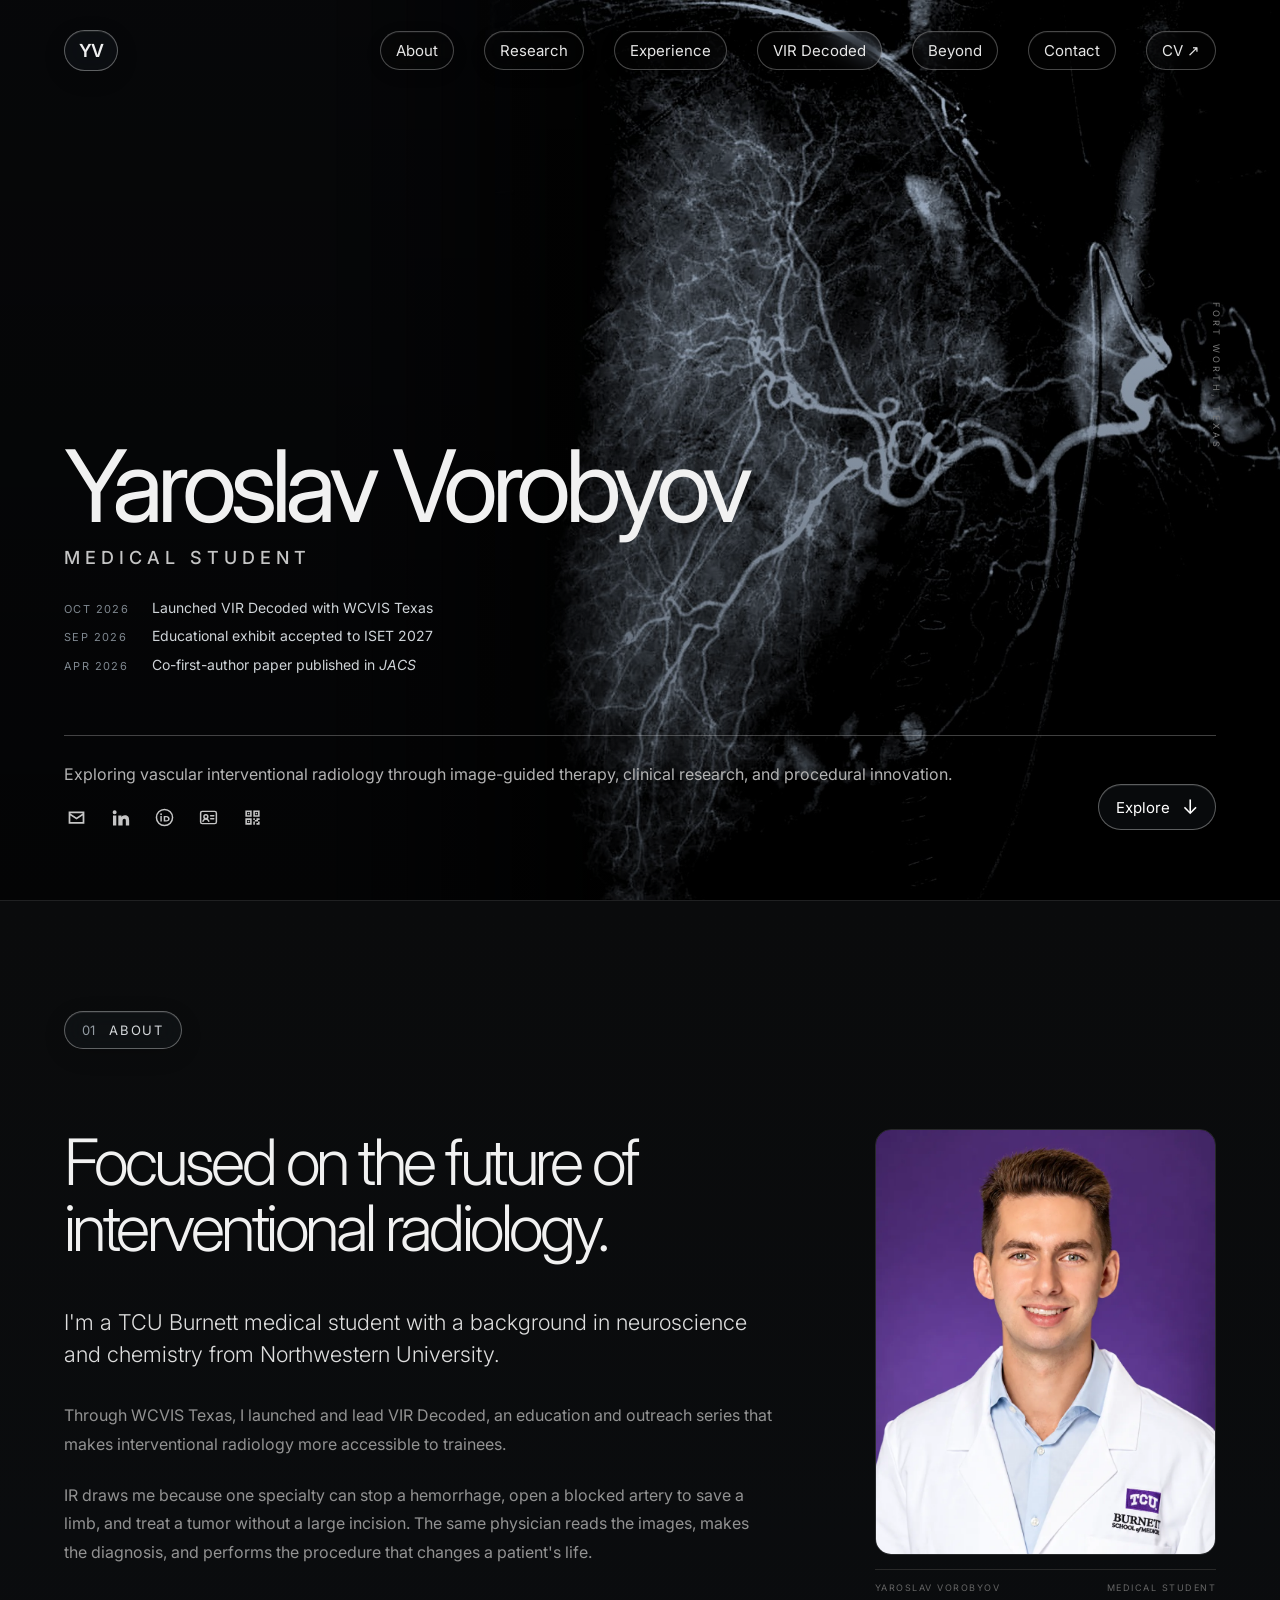
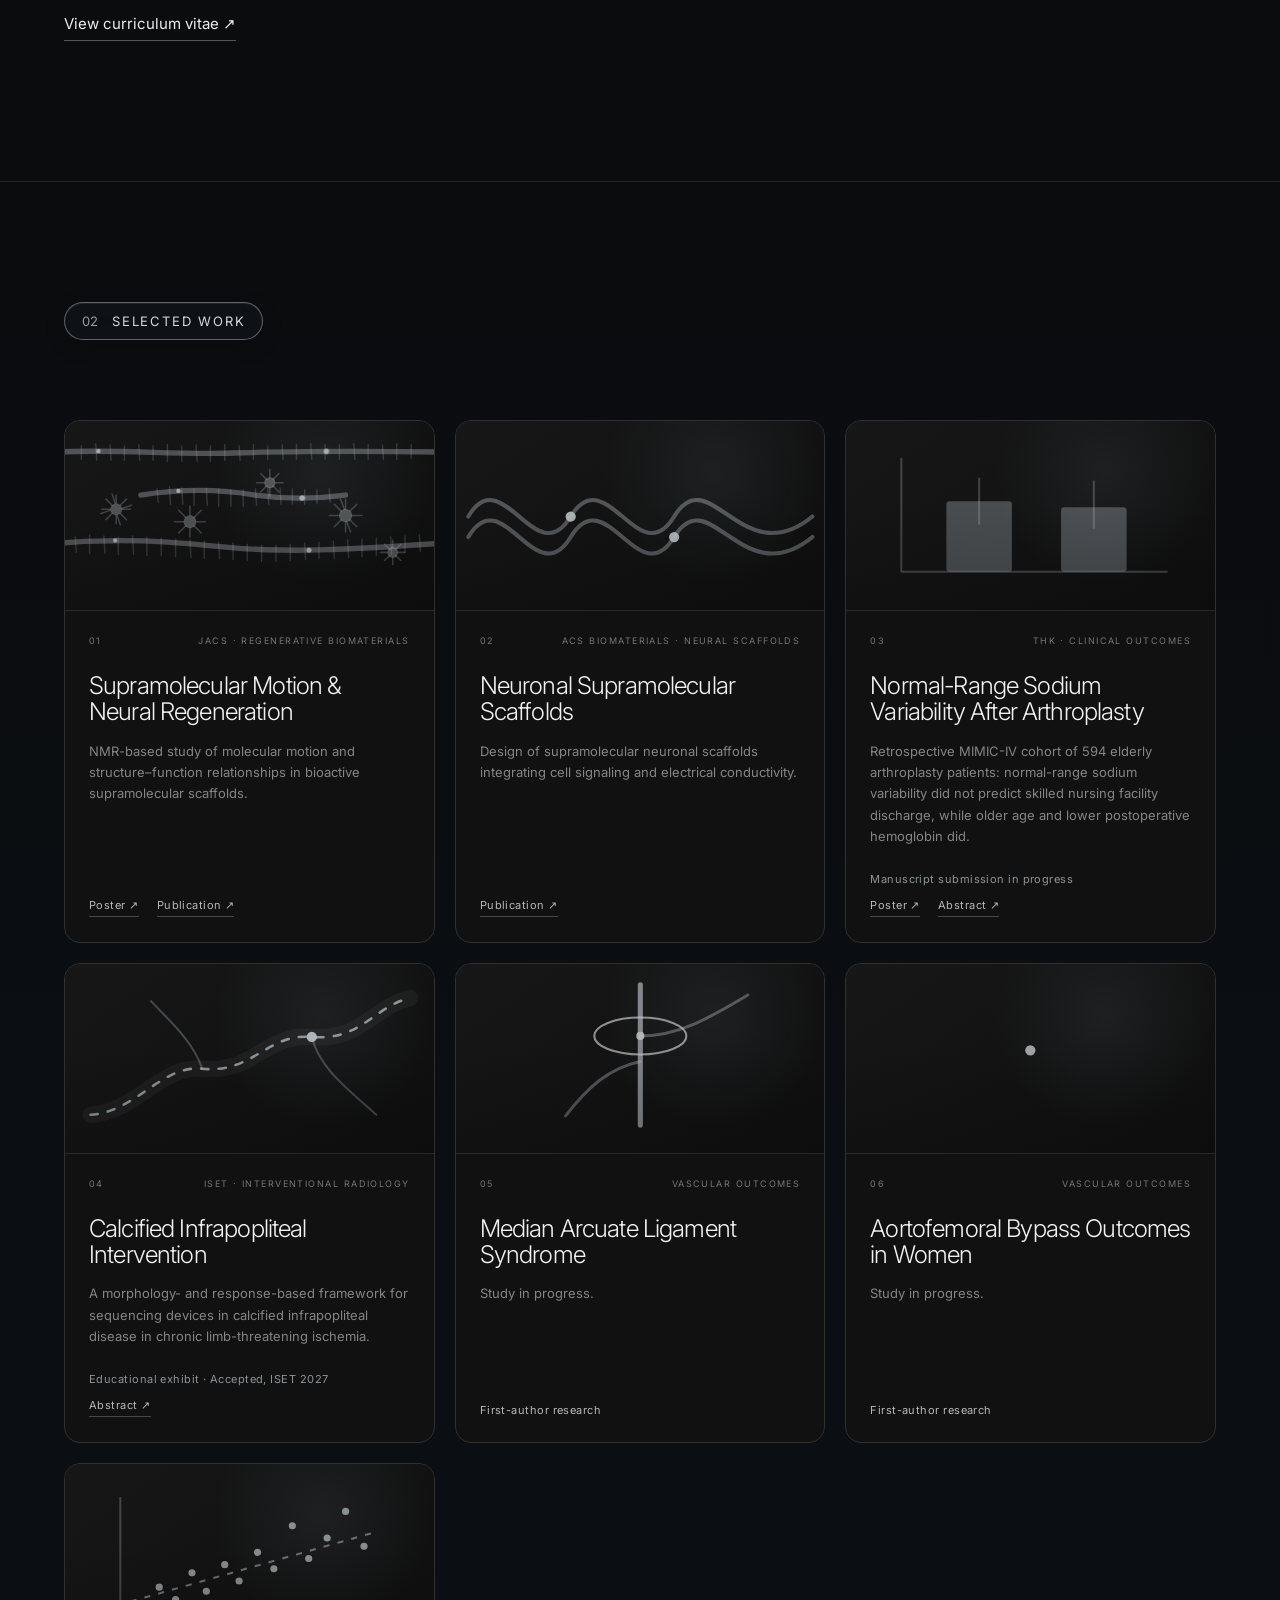
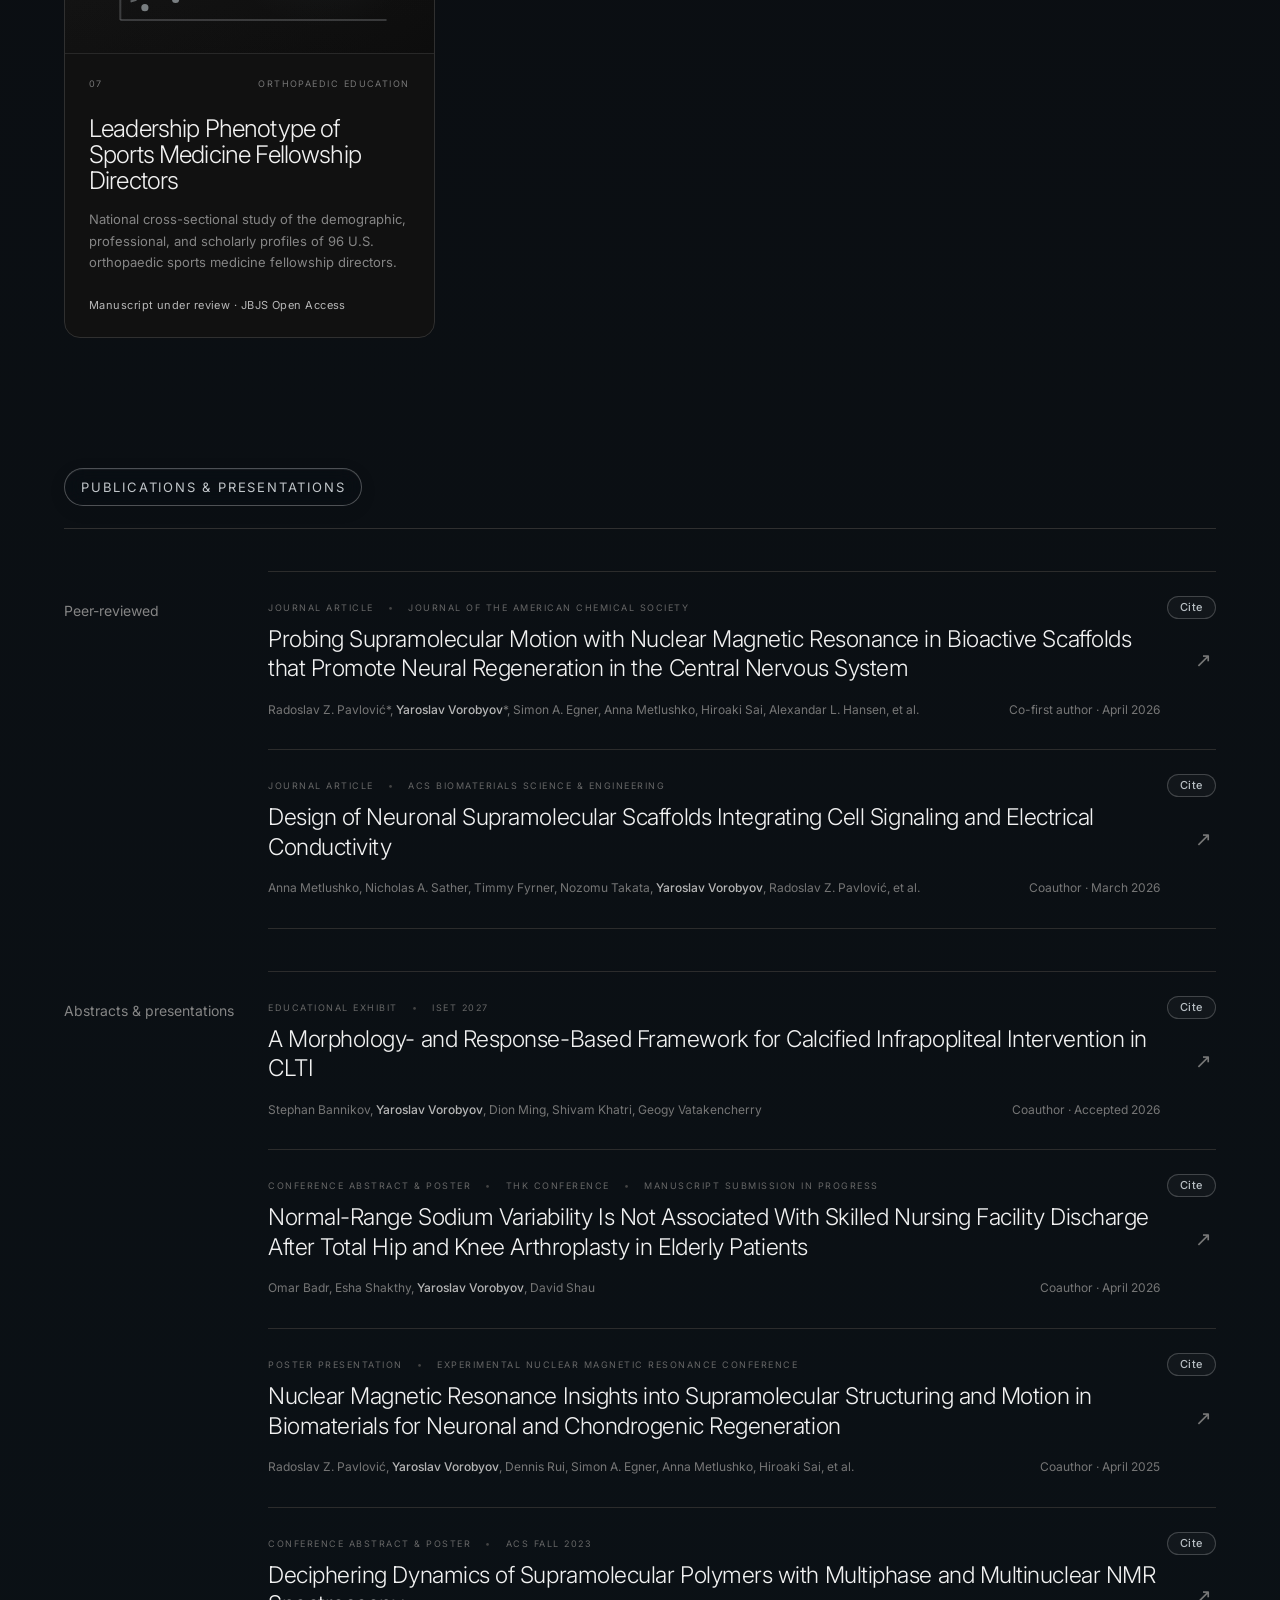
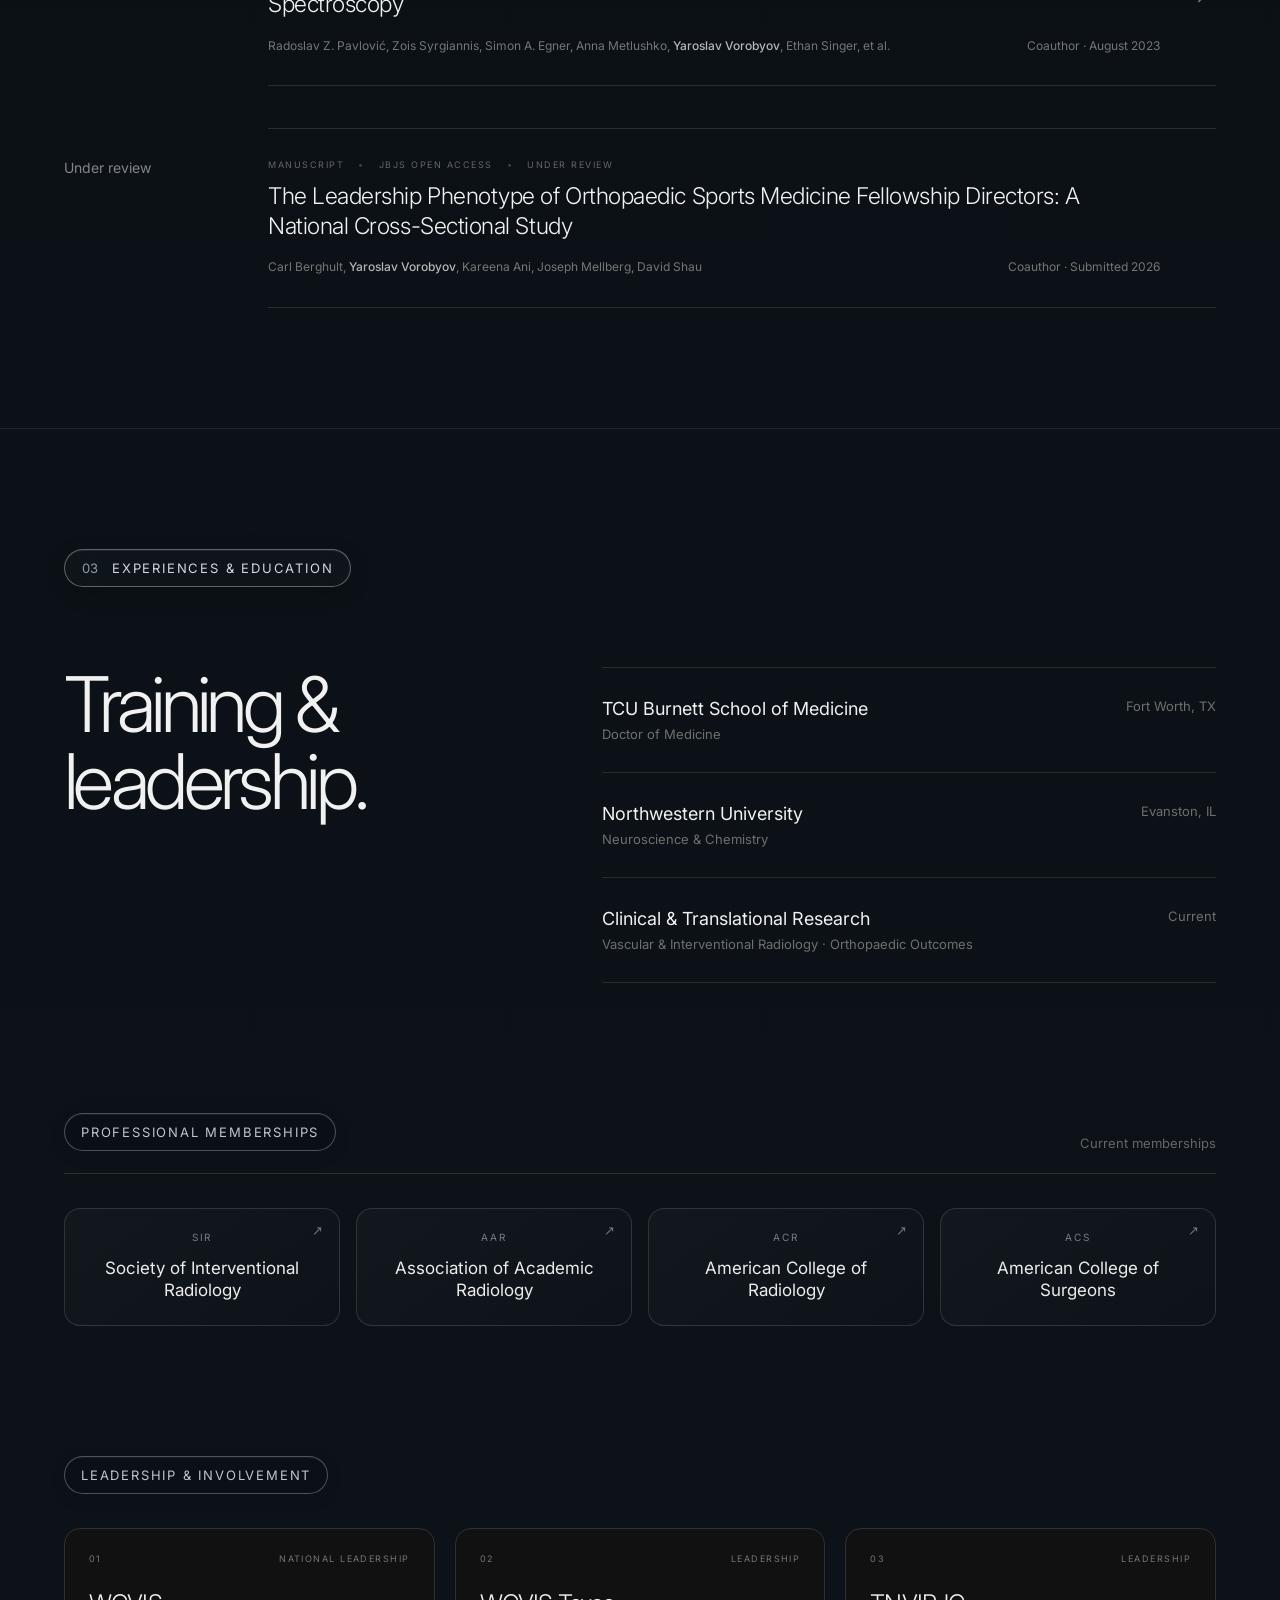
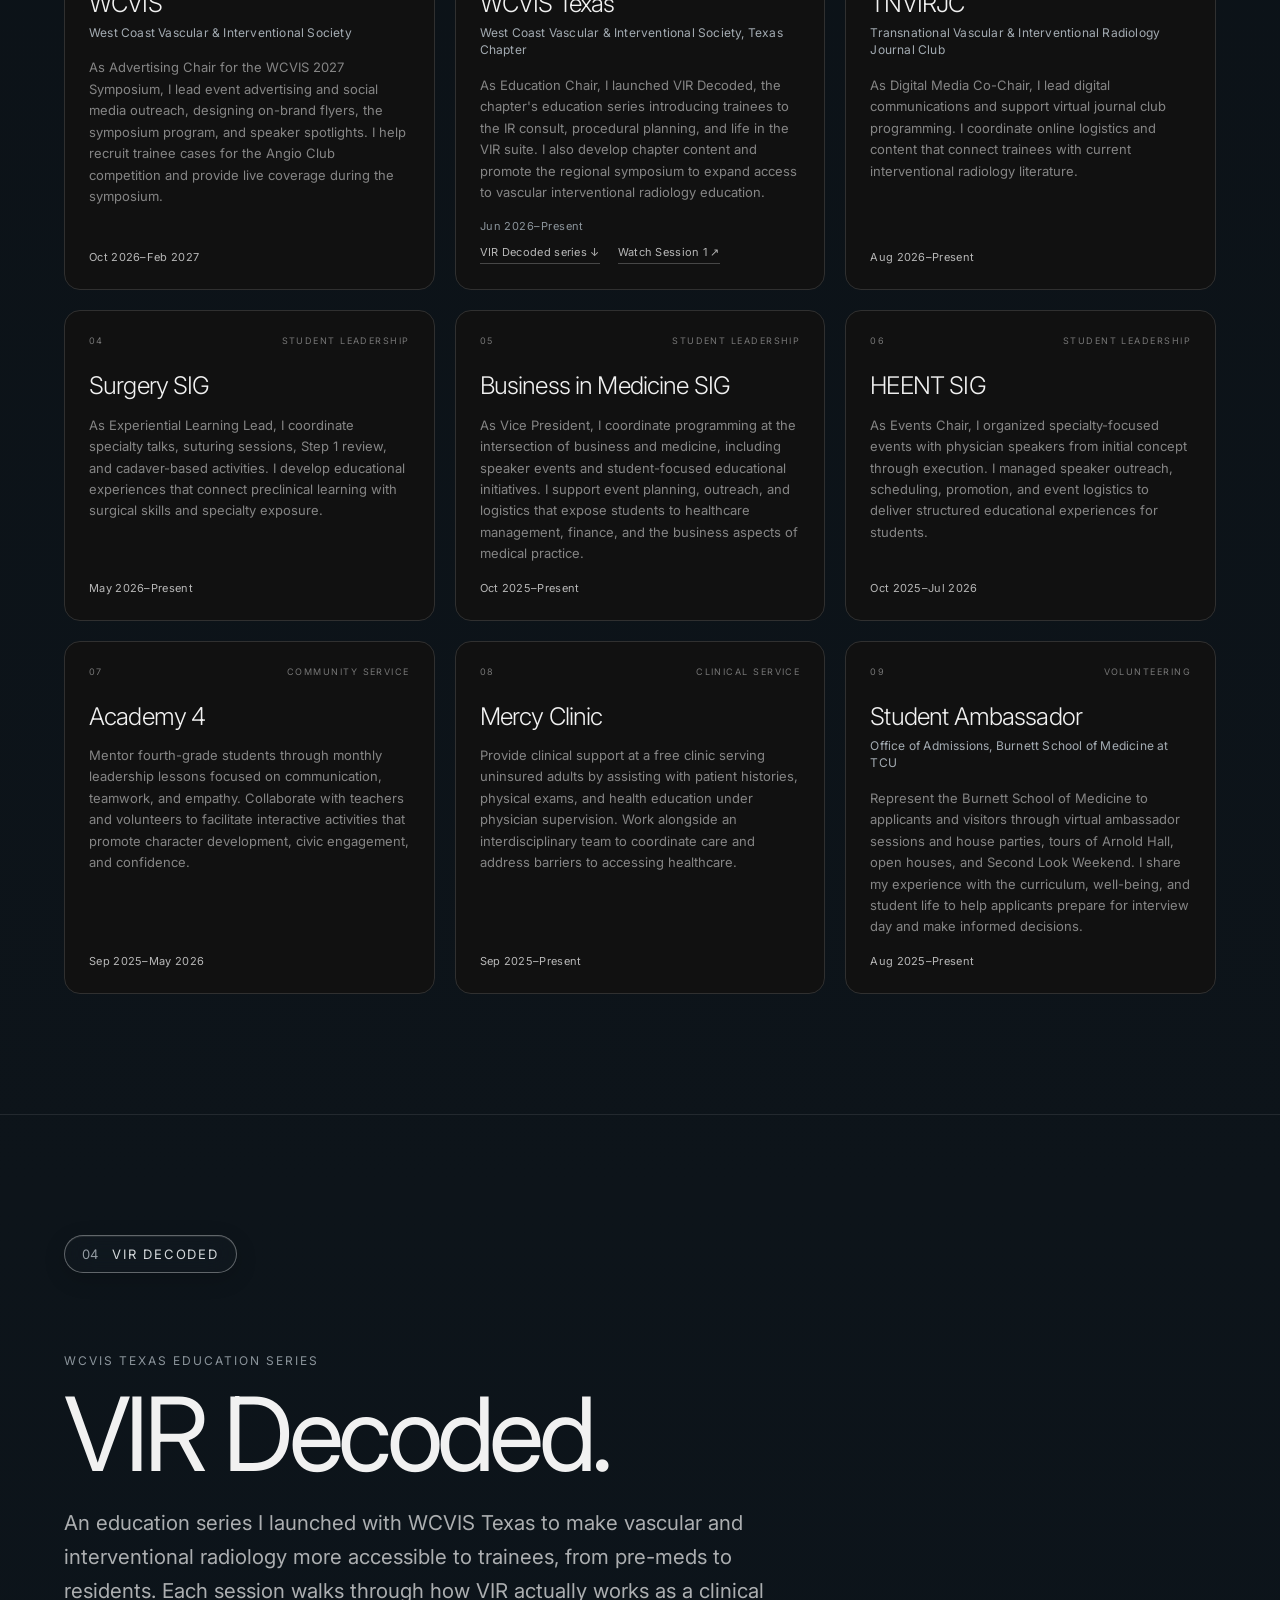
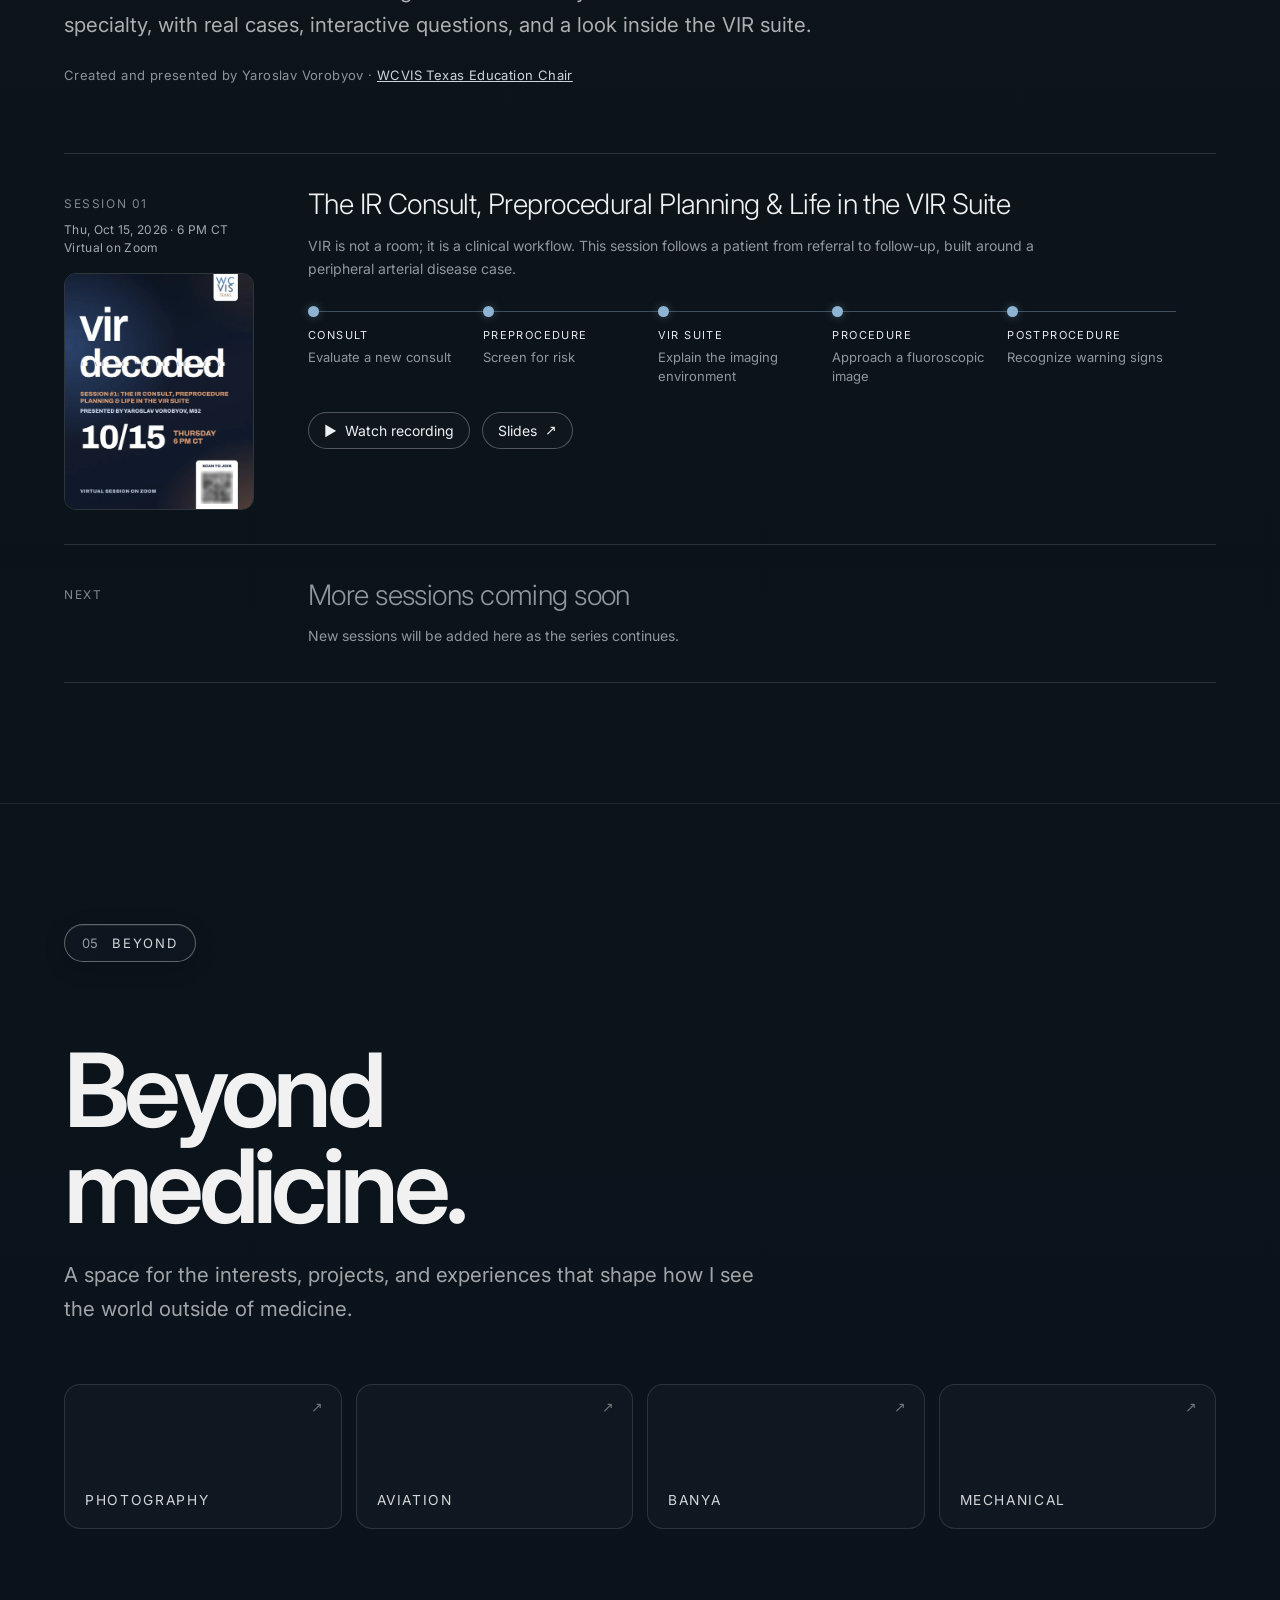
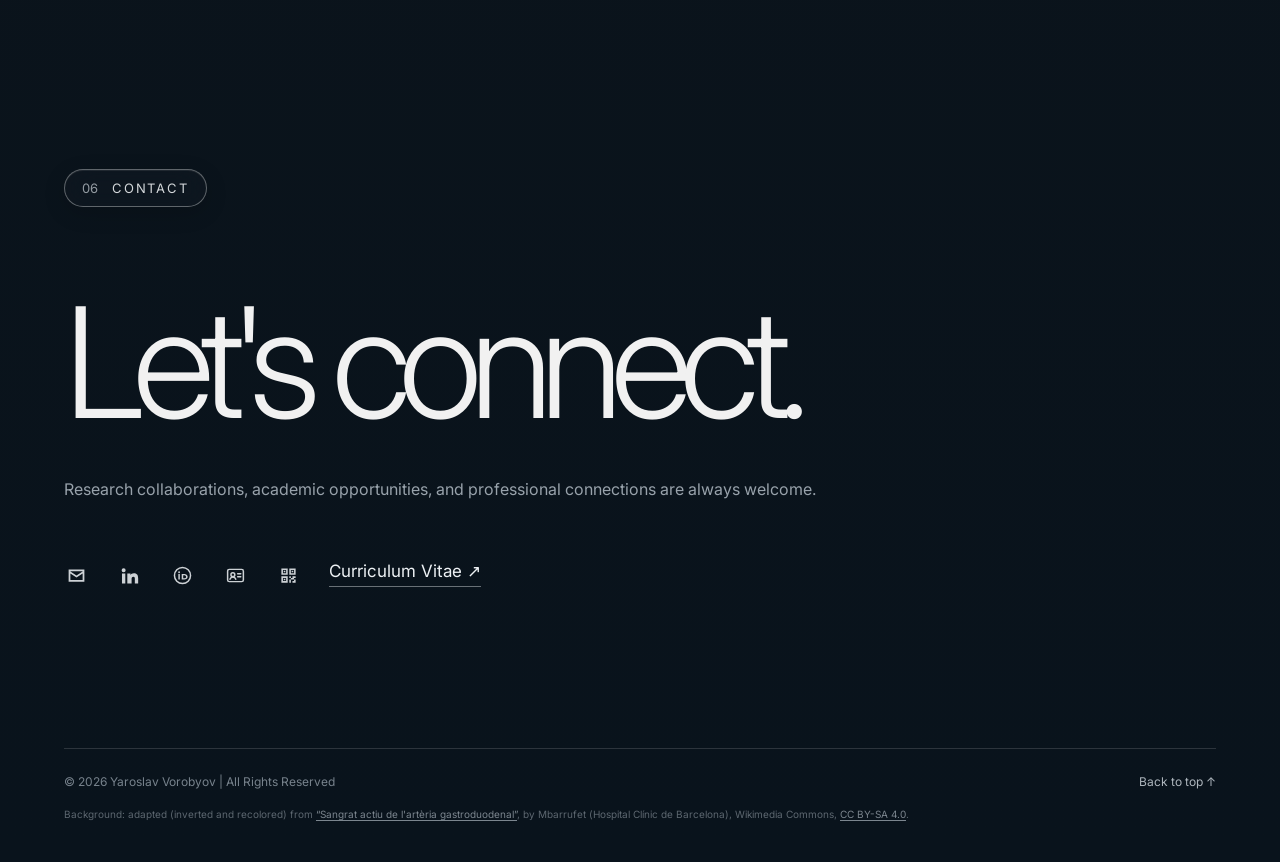
==== commit b2f7a551: "Add Session 1 flyer and date to VIR Decoded; add Student Ambassador volunteering card Co-Authored-By" ====
--- a/index.html
+++ b/index.html
@@ -31,7 +31,7 @@
     <meta name="twitter:title" content="Yaroslav Vorobyov · Medical Student">
     <meta name="twitter:description" content="Medical student at TCU Burnett School of Medicine pursuing interventional radiology: research, publications, and IR education.">
     <meta name="twitter:image" content="https://yaroslavvorobyov.com/og-image.jpg">
-    <link rel="stylesheet" href="style.css?v=20261115-1">
+    <link rel="stylesheet" href="style.css?v=20261115-2">
 </head>
 
 <body>
@@ -898,6 +898,22 @@
                     </div>
                 </article>
 
+<article class="work-card activity-card">
+                    <div class="work-card-body">
+                        <div class="work-card-meta">
+                            <span>09</span>
+                            <span>VOLUNTEERING</span>
+                        </div>
+                        <h3>Student Ambassador</h3>
+                        <p class="org-full">Office of Admissions, Burnett School of Medicine at TCU</p>
+                        <p>
+                            Represent the Burnett School of Medicine to applicants and visitors through virtual ambassador sessions and house parties, tours of Arnold Hall, open houses, and Second Look Weekend.
+                            I share my experience with the curriculum, well-being, and student life to help applicants prepare for interview day and make informed decisions.
+                        </p>
+                        <span class="work-foot">Aug 2025–Present</span>
+                    </div>
+                </article>
+
             </div>
 
         </div>
@@ -923,7 +939,16 @@
 
             <div class="vd-list">
                 <article class="vd-session">
-                    <div class="vd-num">SESSION 01</div>
+                    <div class="vd-num">
+                        SESSION 01
+                        <span class="vd-date">Thu, Oct 15, 2026 · 6 PM CT<br>Virtual on Zoom</span>
+                        <a class="vd-flyer" href="vir-decoded-session-1-flyer.jpg" target="_blank" rel="noopener noreferrer" aria-label="Open Session 1 flyer">
+                            <picture>
+                                <source srcset="vir-decoded-session-1-flyer.webp" type="image/webp">
+                                <img src="vir-decoded-session-1-flyer.jpg" alt="VIR Decoded Session 1 flyer: The IR Consult, Preprocedure Planning and Life in the VIR Suite, presented by Yaroslav Vorobyov, MS2, October 15, 6 PM CT on Zoom" width="900" height="1122" loading="lazy">
+                            </picture>
+                        </a>
+                    </div>
                     <div>
                         <h3>The IR Consult, Preprocedural Planning &amp; Life in the VIR Suite</h3>
                         <p>VIR is not a room; it is a clinical workflow. This session follows a patient from referral to follow-up, built around a peripheral arterial disease case.</p>
--- a/style.css
+++ b/style.css
@@ -2638,3 +2638,14 @@
 .vd-section .vd-shell { width: 100%; margin: 0; }
 .beyond-title { max-width: 6.2em; }
 .hero-recent .hr-date { flex: 0 0 74px; white-space: nowrap; }
+
+/* VIR Decoded: session date + flyer under the session label */
+.vd-session { grid-template-columns: 210px minmax(0,1fr) auto; }
+.vd-date { display: block; margin-top: 10px; color: #a3abb2; font-size: 12px; letter-spacing: .3px; line-height: 1.5; }
+.vd-flyer { display: block; margin-top: 16px; width: 100%; max-width: 190px; border-radius: 12px; overflow: hidden; border: 1px solid rgba(255,255,255,.14); transition: transform .25s ease, border-color .25s ease; }
+.vd-flyer img { display: block; width: 100%; height: auto; }
+.vd-flyer:hover { transform: translateY(-3px); border-color: rgba(255,255,255,.35); }
+@media (max-width: 760px) {
+    .vd-session { grid-template-columns: 1fr; }
+    .vd-flyer { max-width: 240px; }
+}
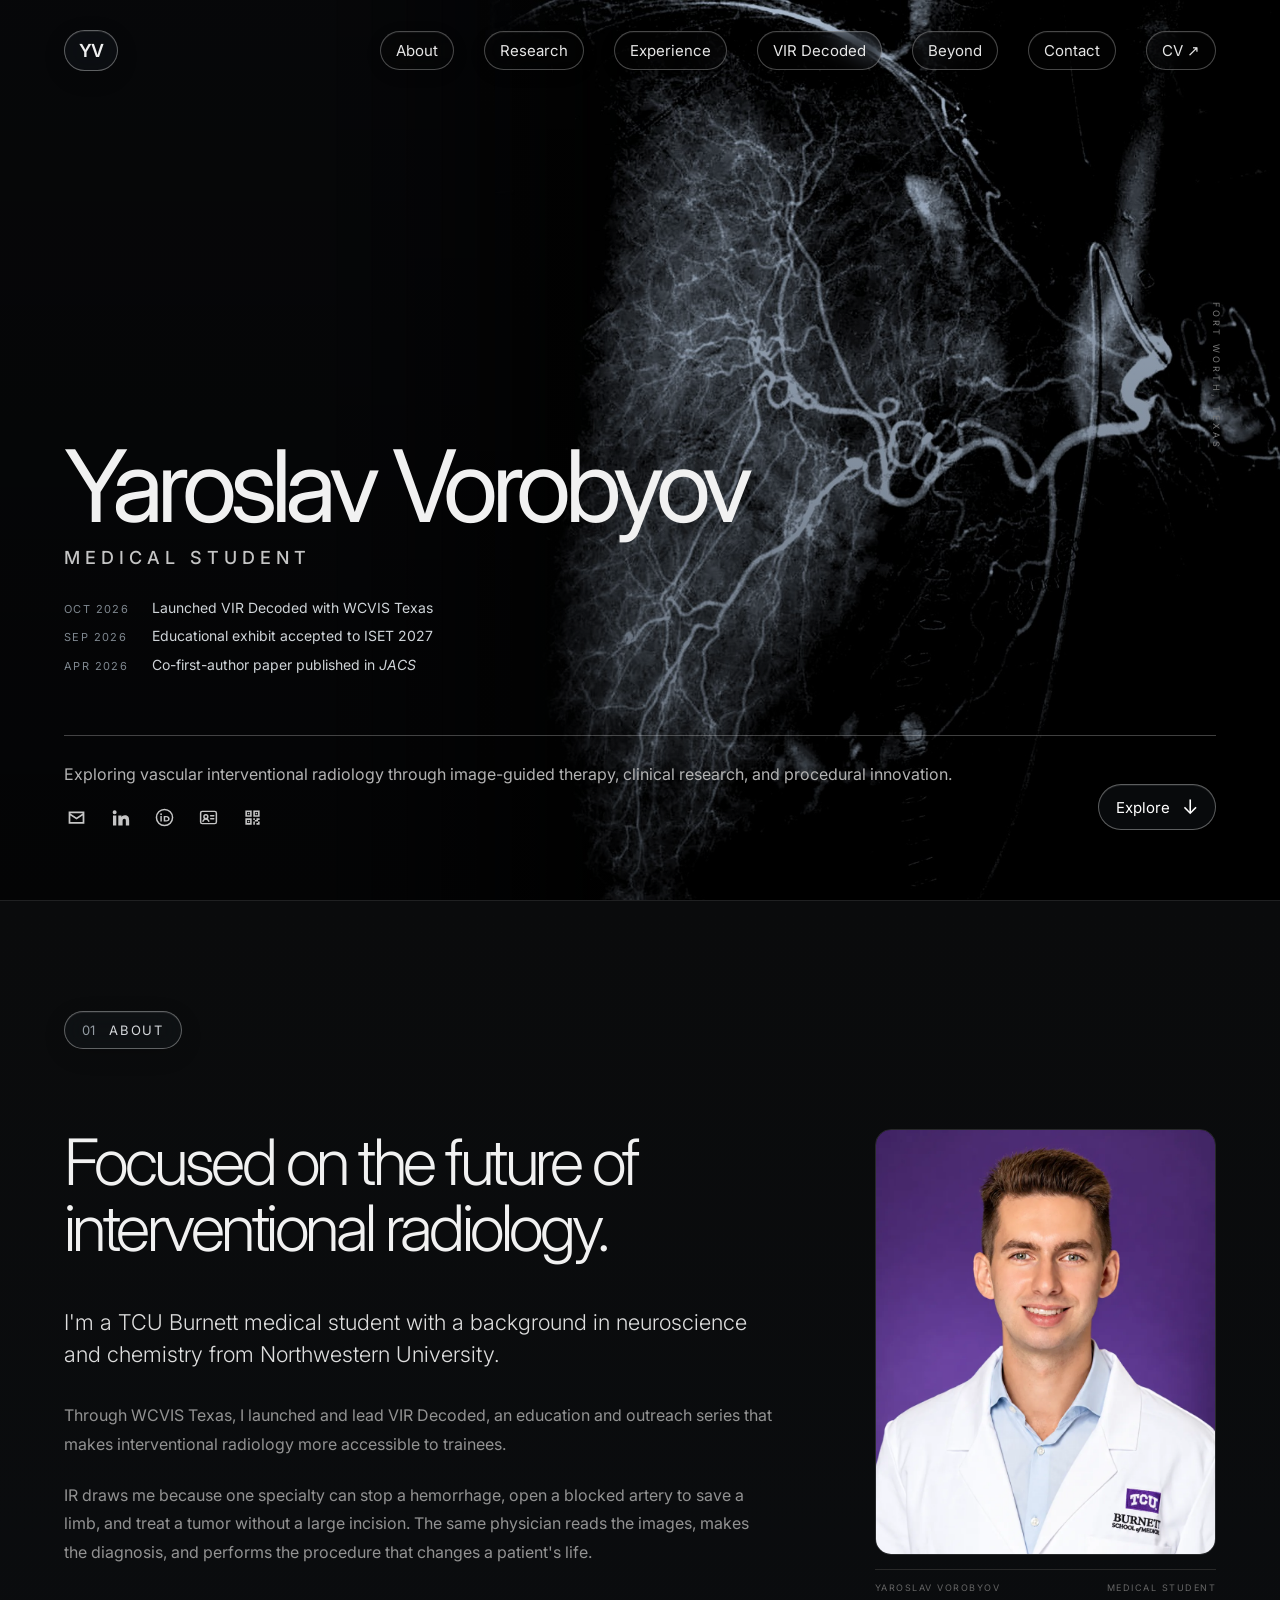
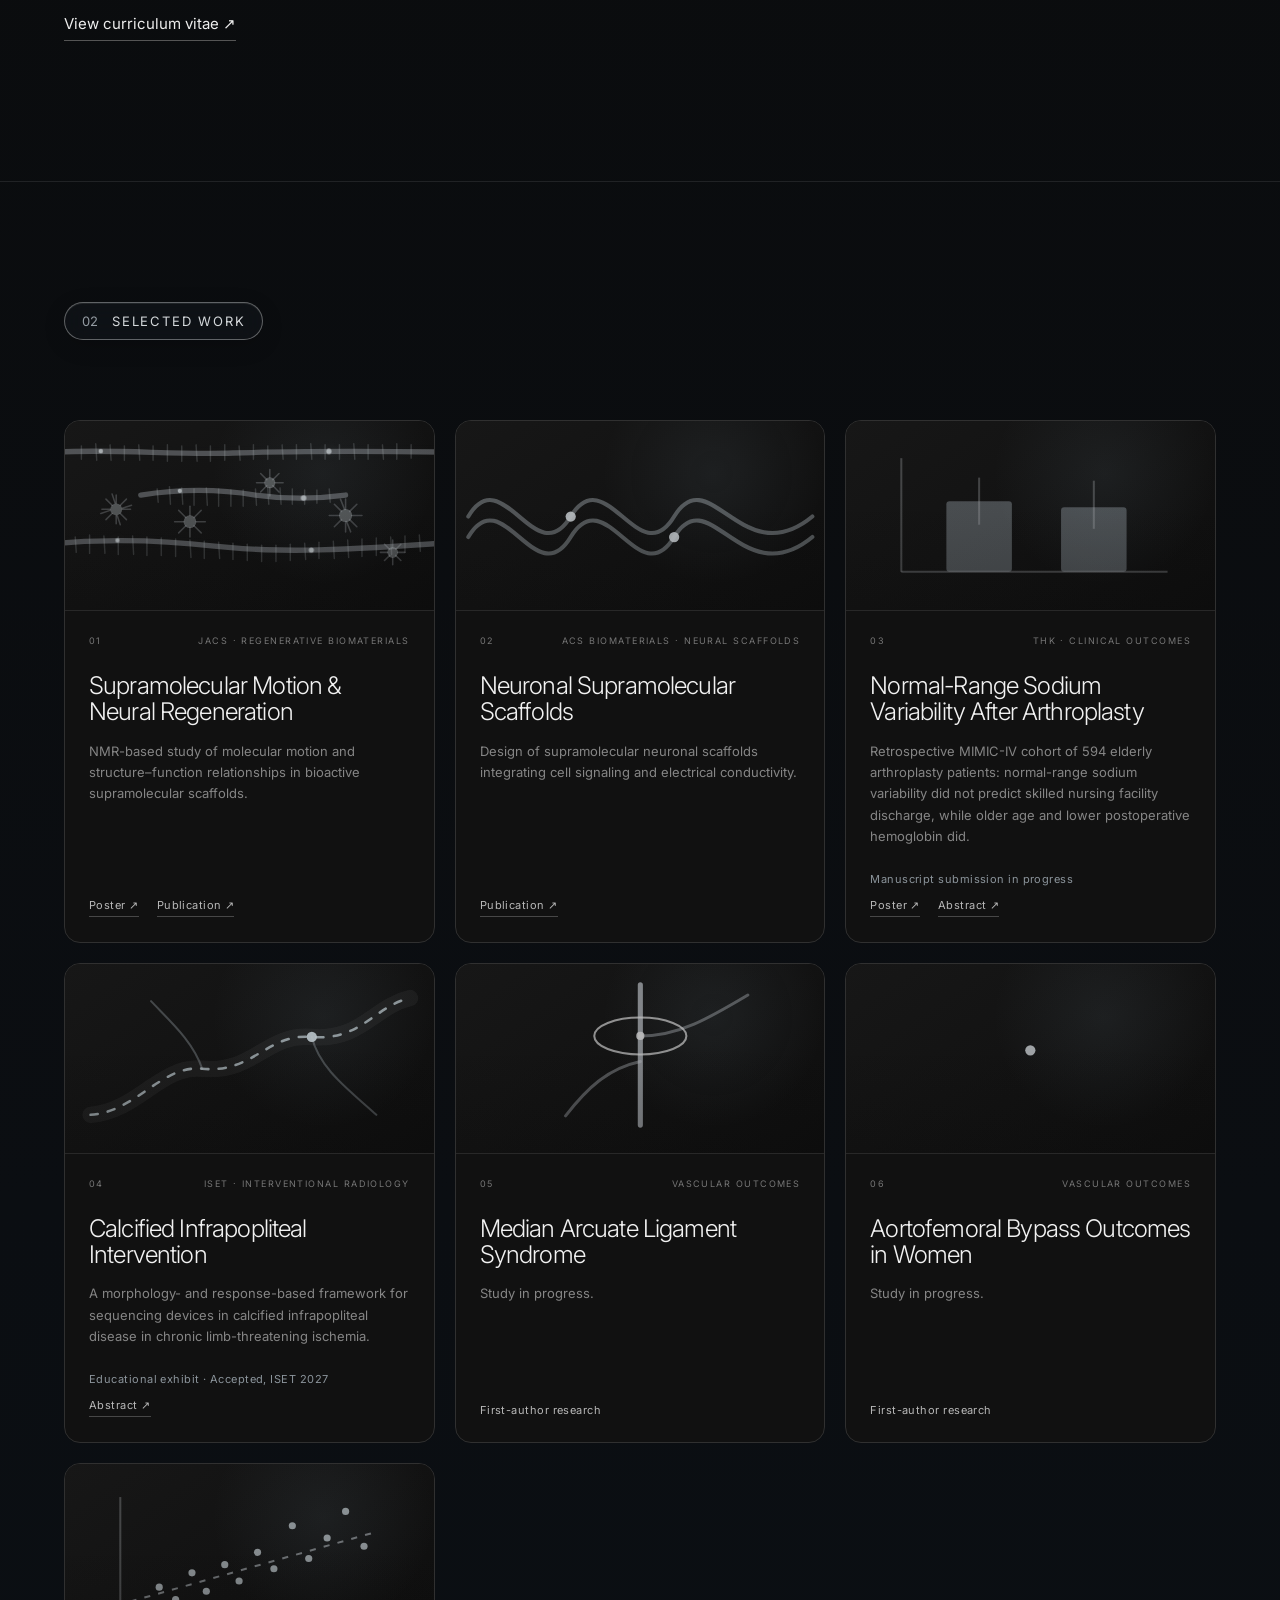
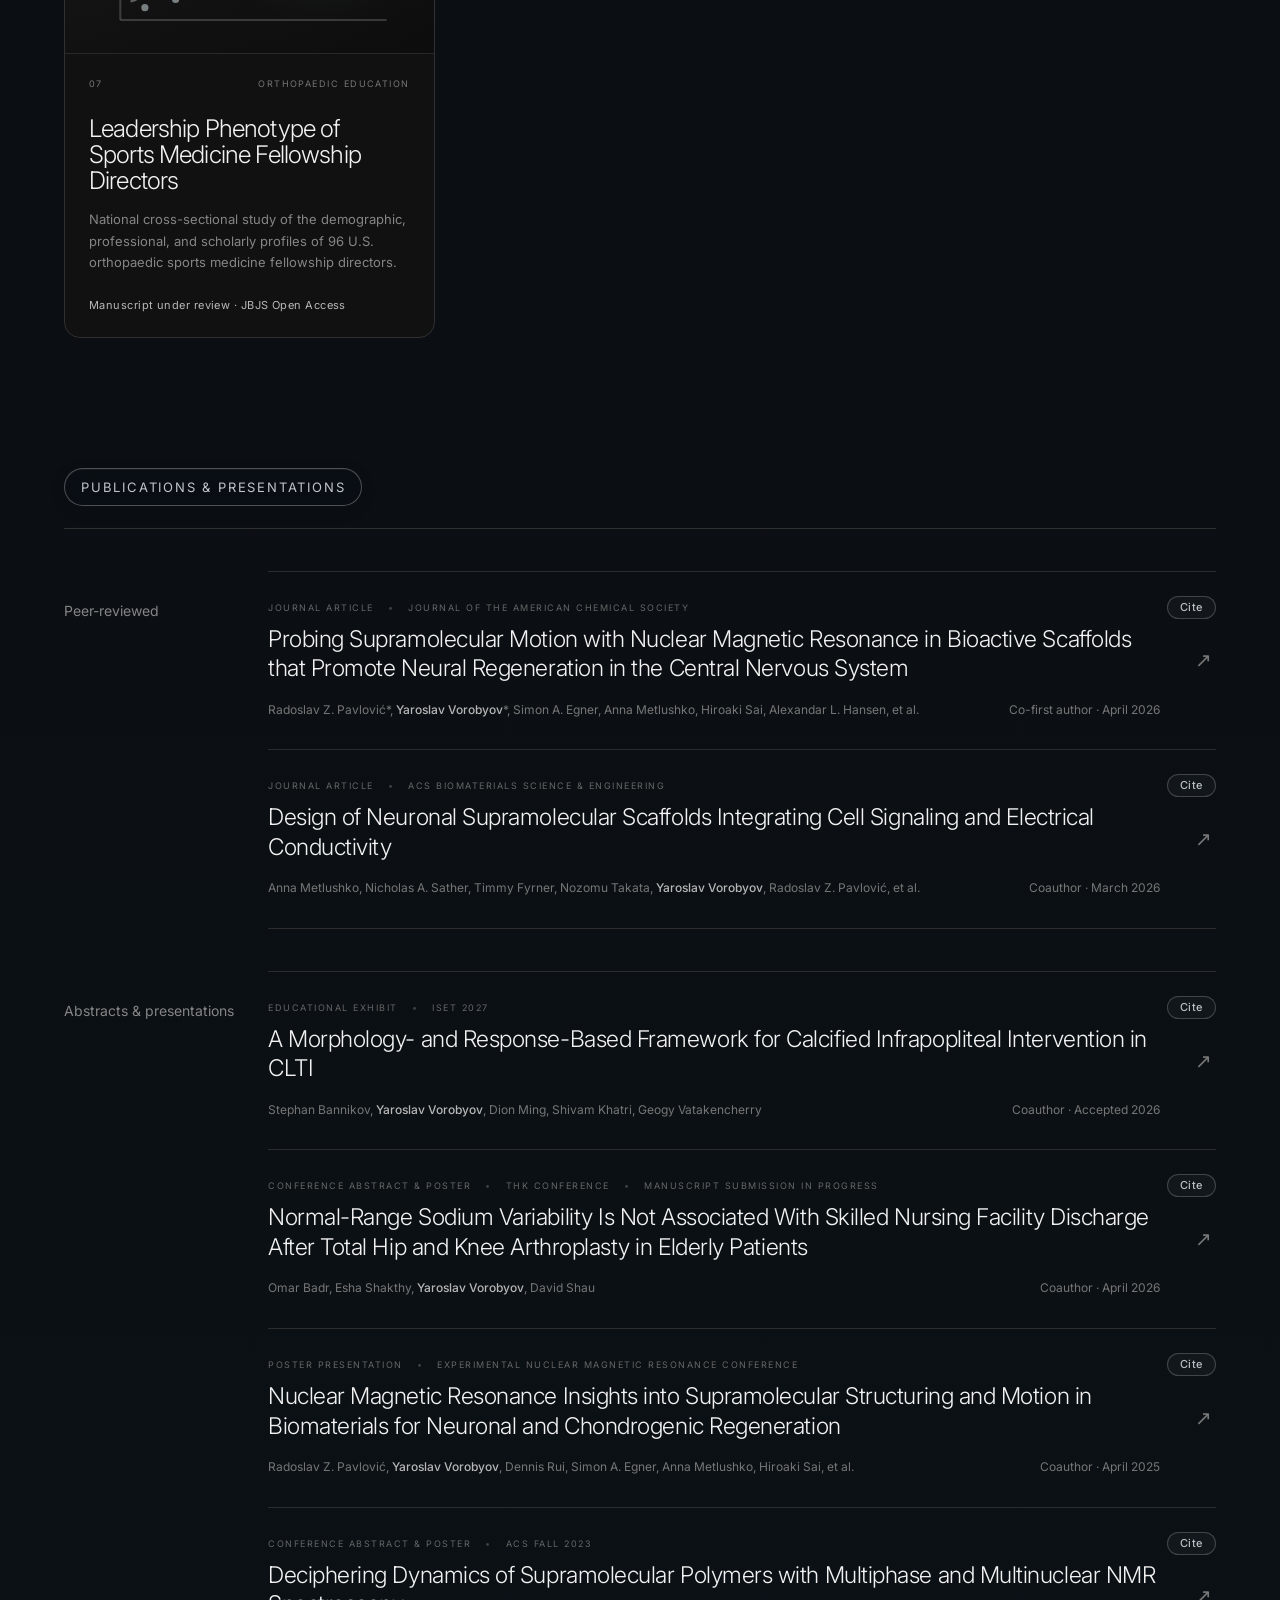
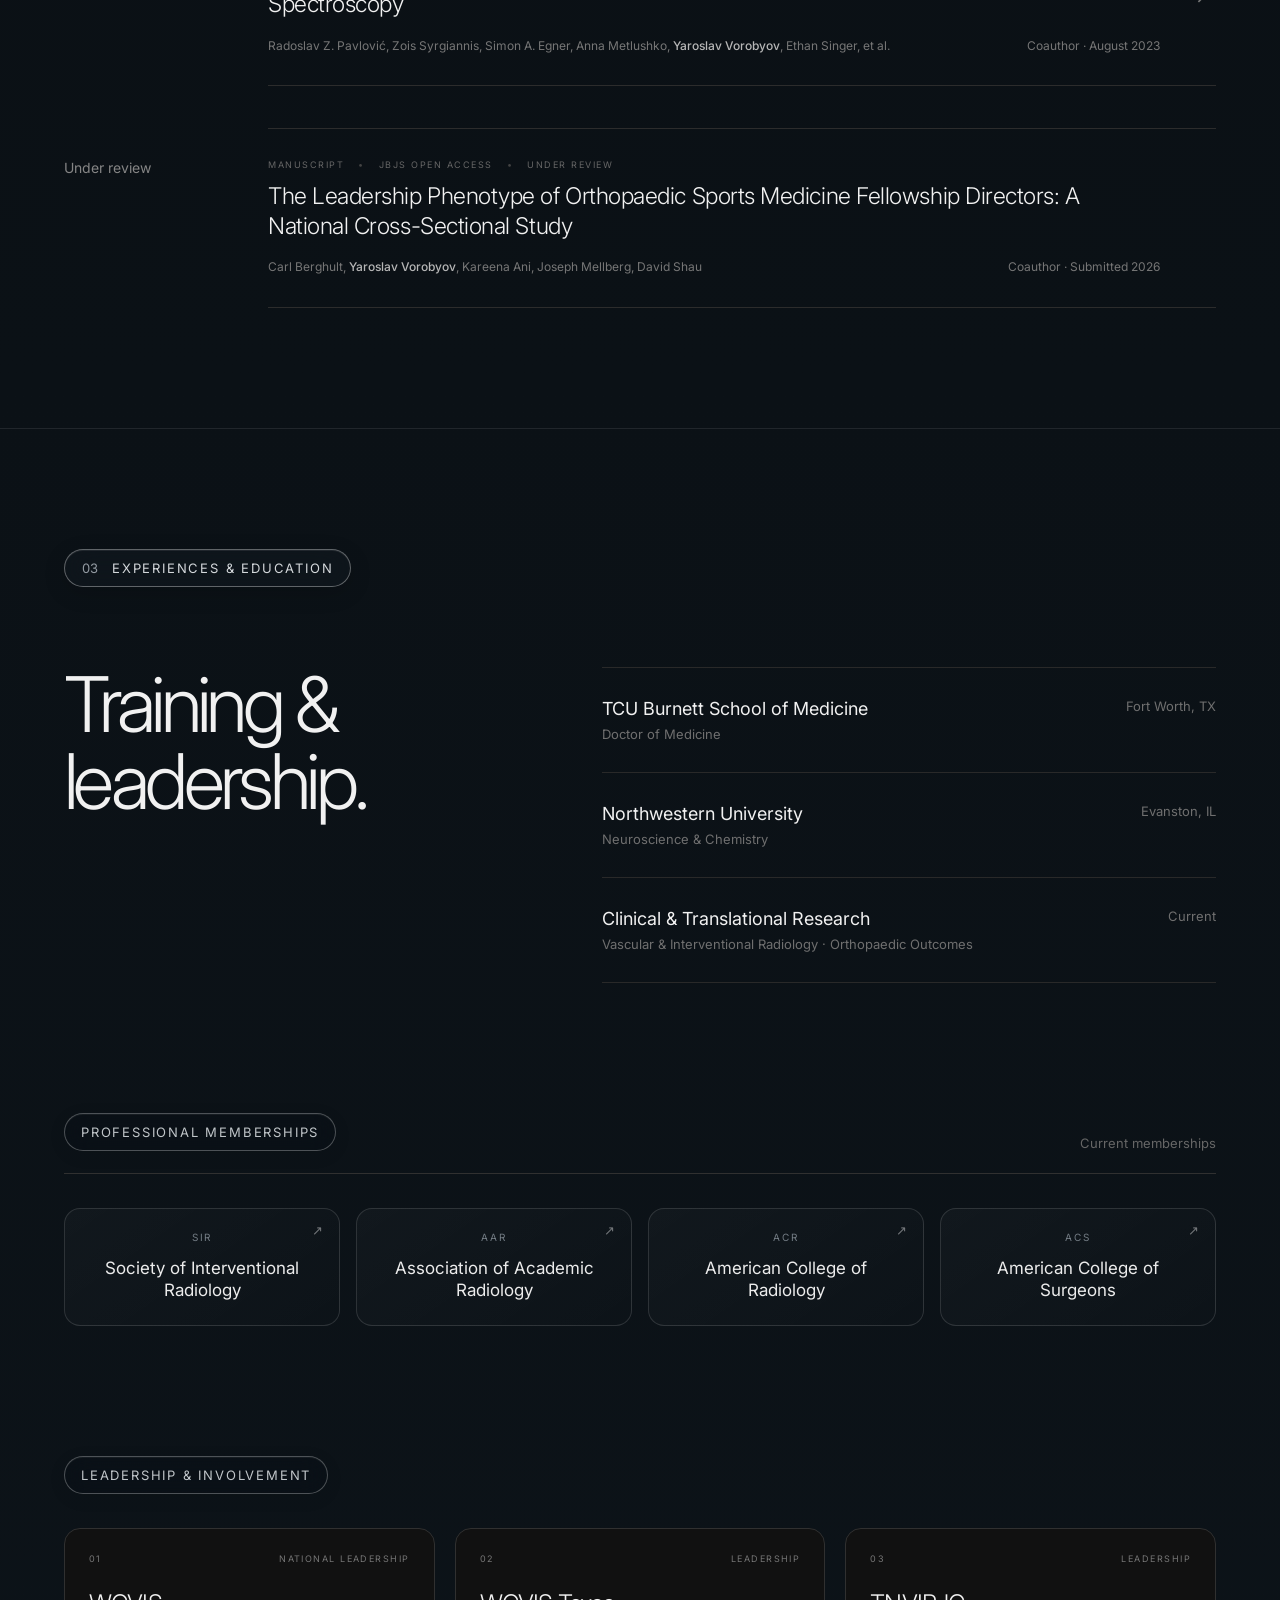
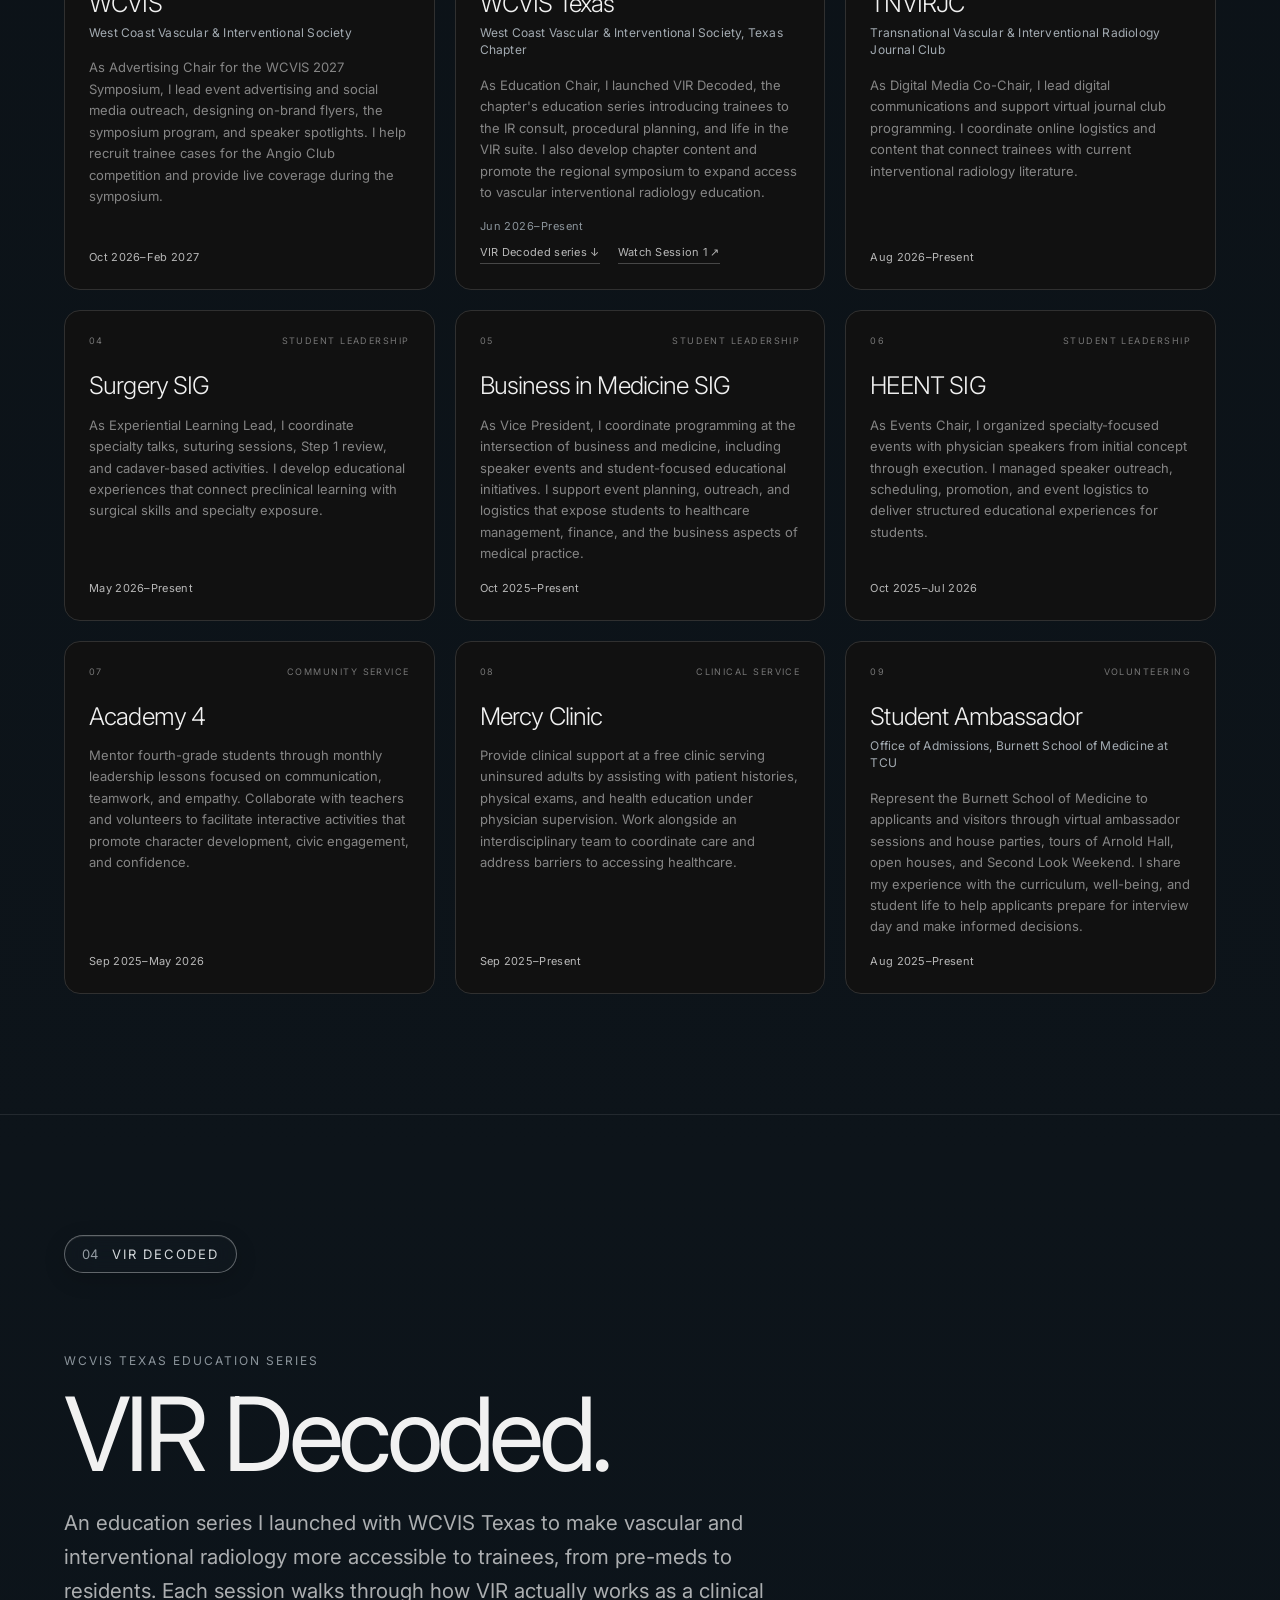
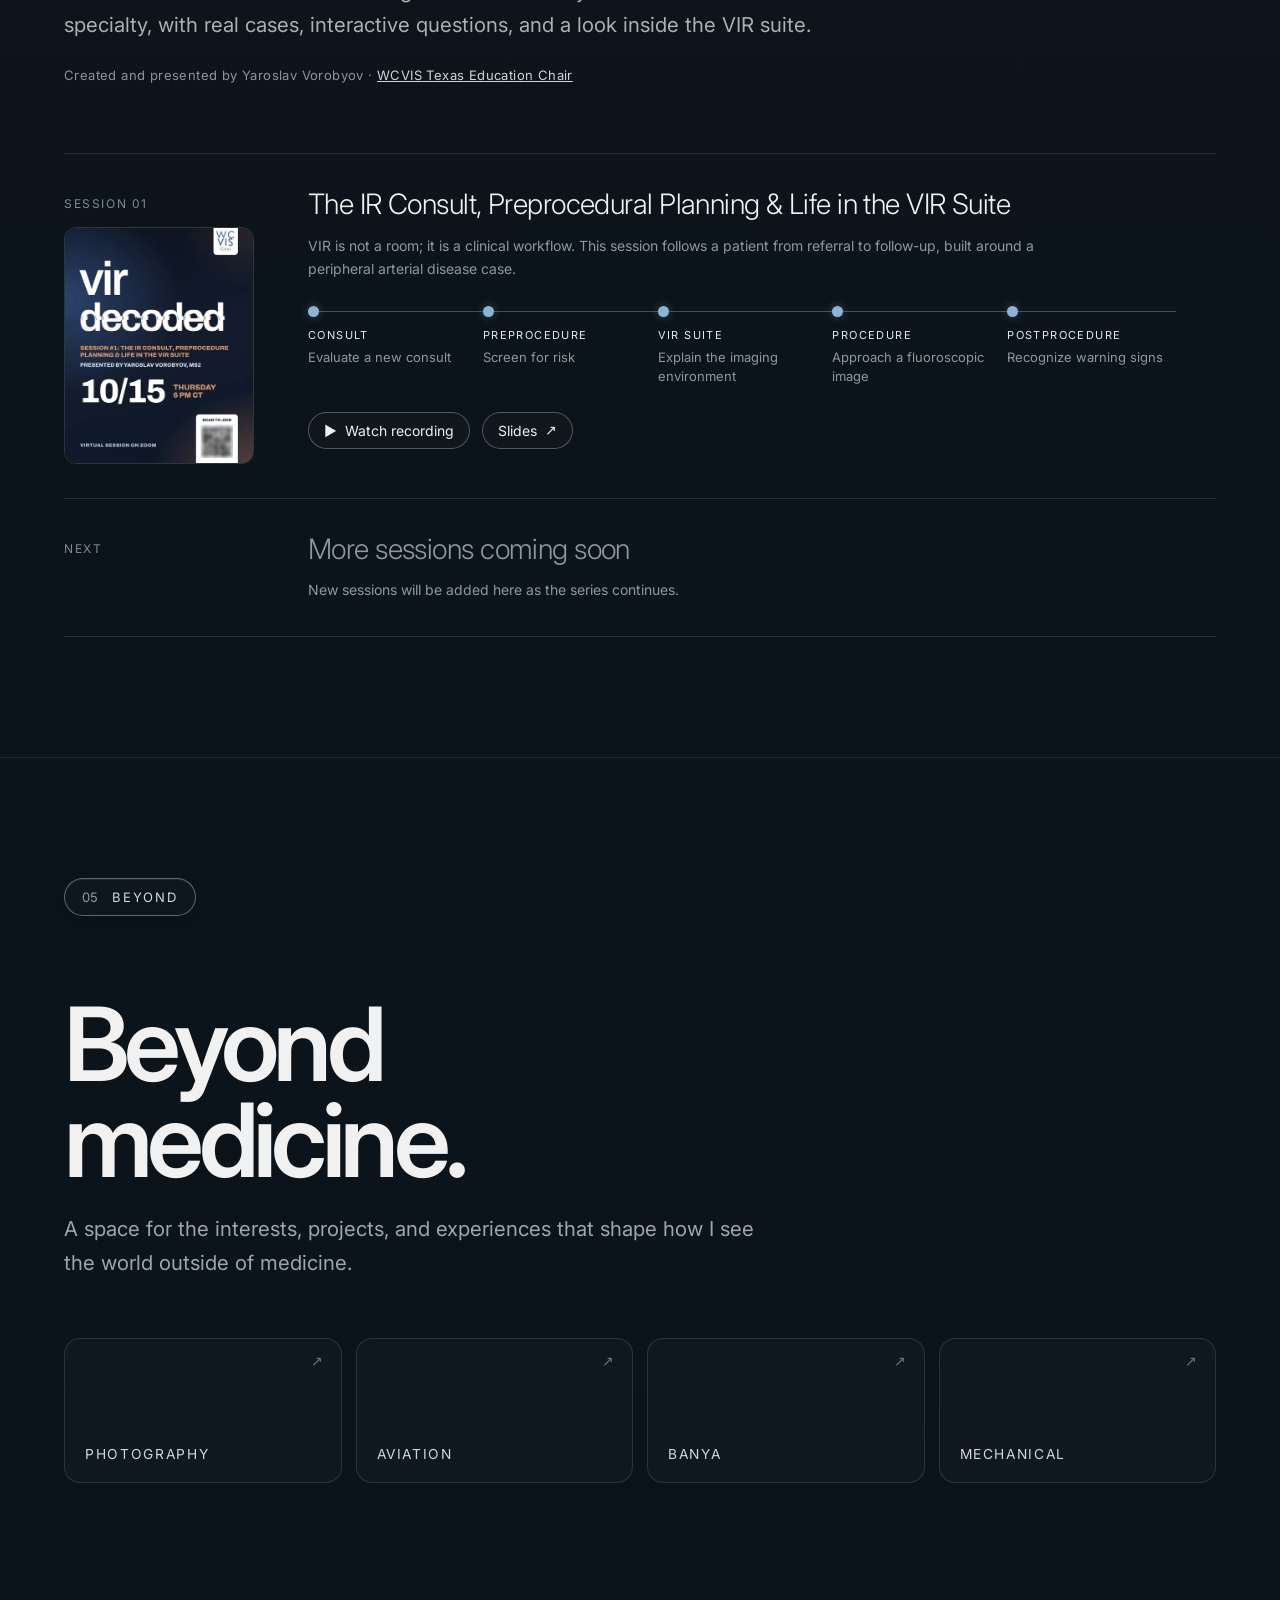
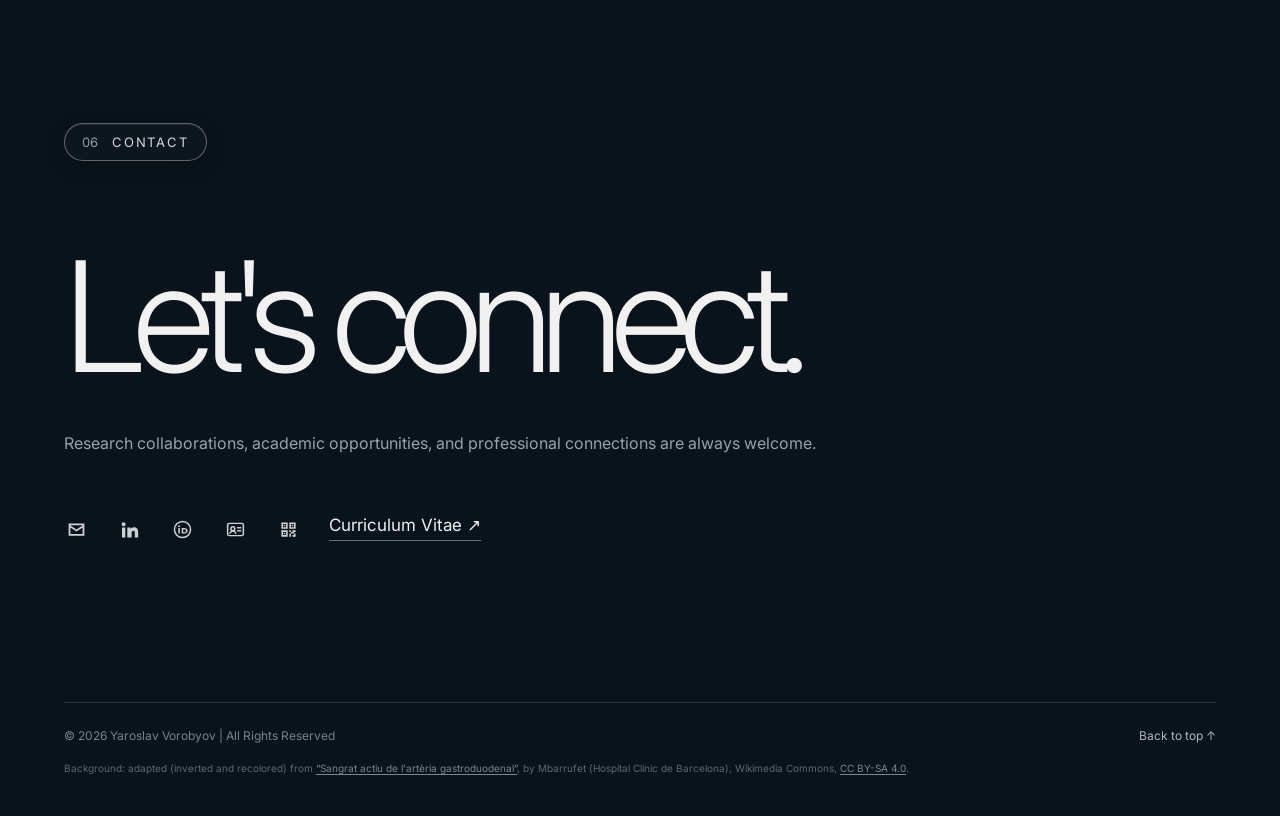
==== commit 12ded5d2: "Remove duplicate date above Session 1 flyer Co-Authored-By: Claude Opus 5.5 <noreply@anthropic.com> " ====
--- a/index.html
+++ b/index.html
@@ -941,7 +941,6 @@
                 <article class="vd-session">
                     <div class="vd-num">
                         SESSION 01
-                        <span class="vd-date">Thu, Oct 15, 2026 · 6 PM CT<br>Virtual on Zoom</span>
                         <a class="vd-flyer" href="vir-decoded-session-1-flyer.jpg" target="_blank" rel="noopener noreferrer" aria-label="Open Session 1 flyer">
                             <picture>
                                 <source srcset="vir-decoded-session-1-flyer.webp" type="image/webp">
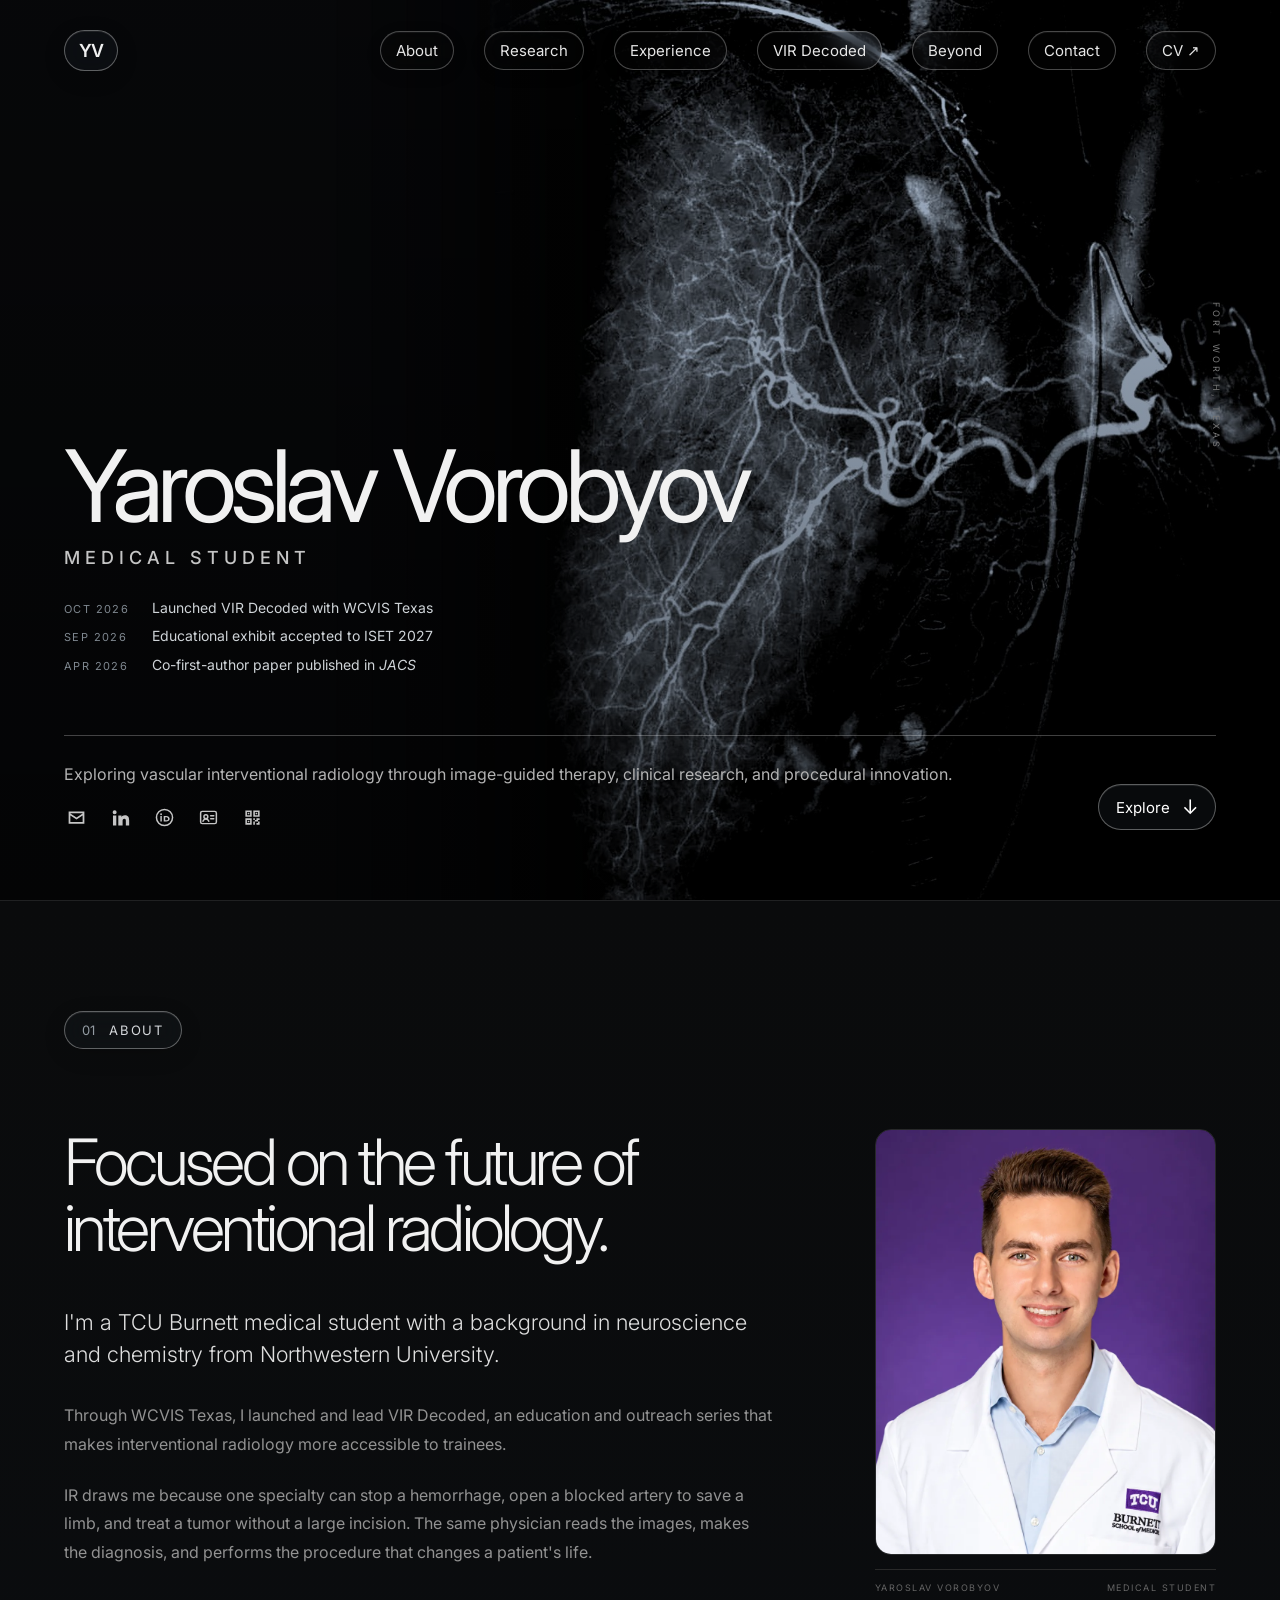
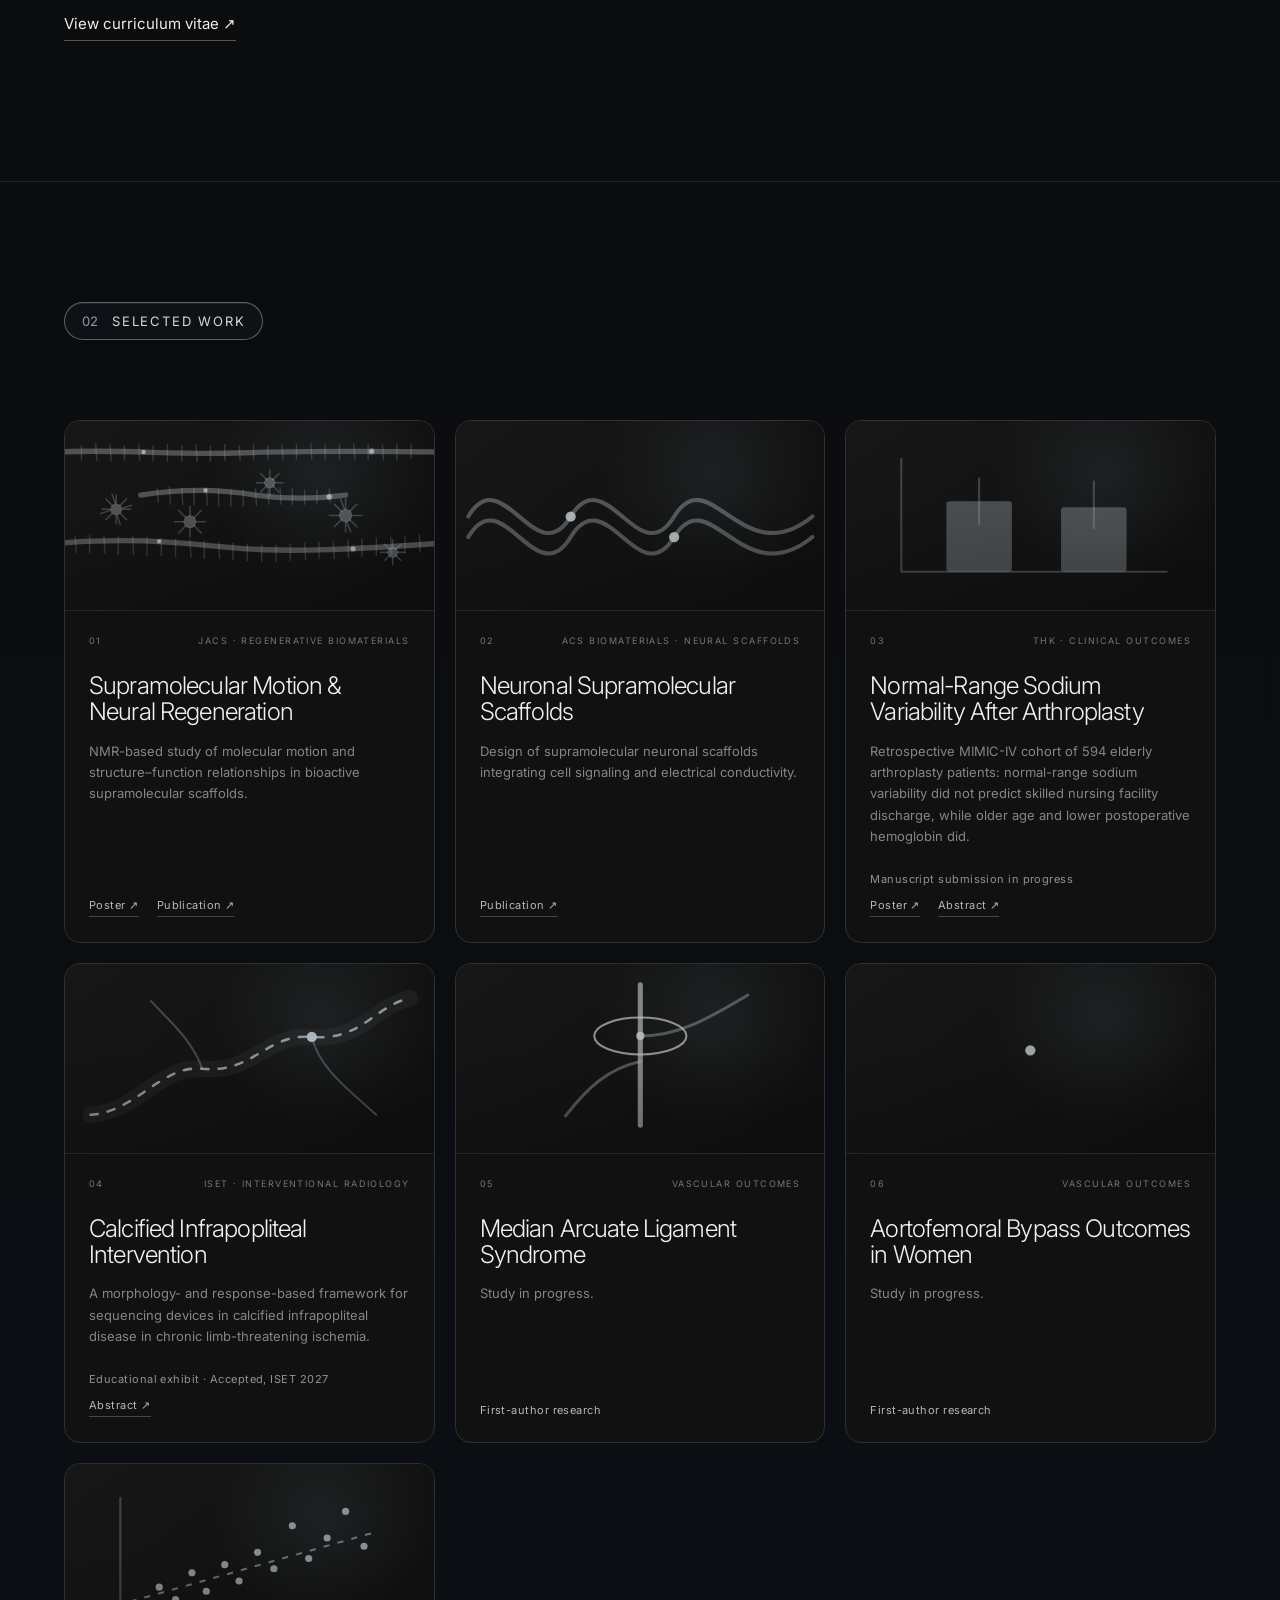
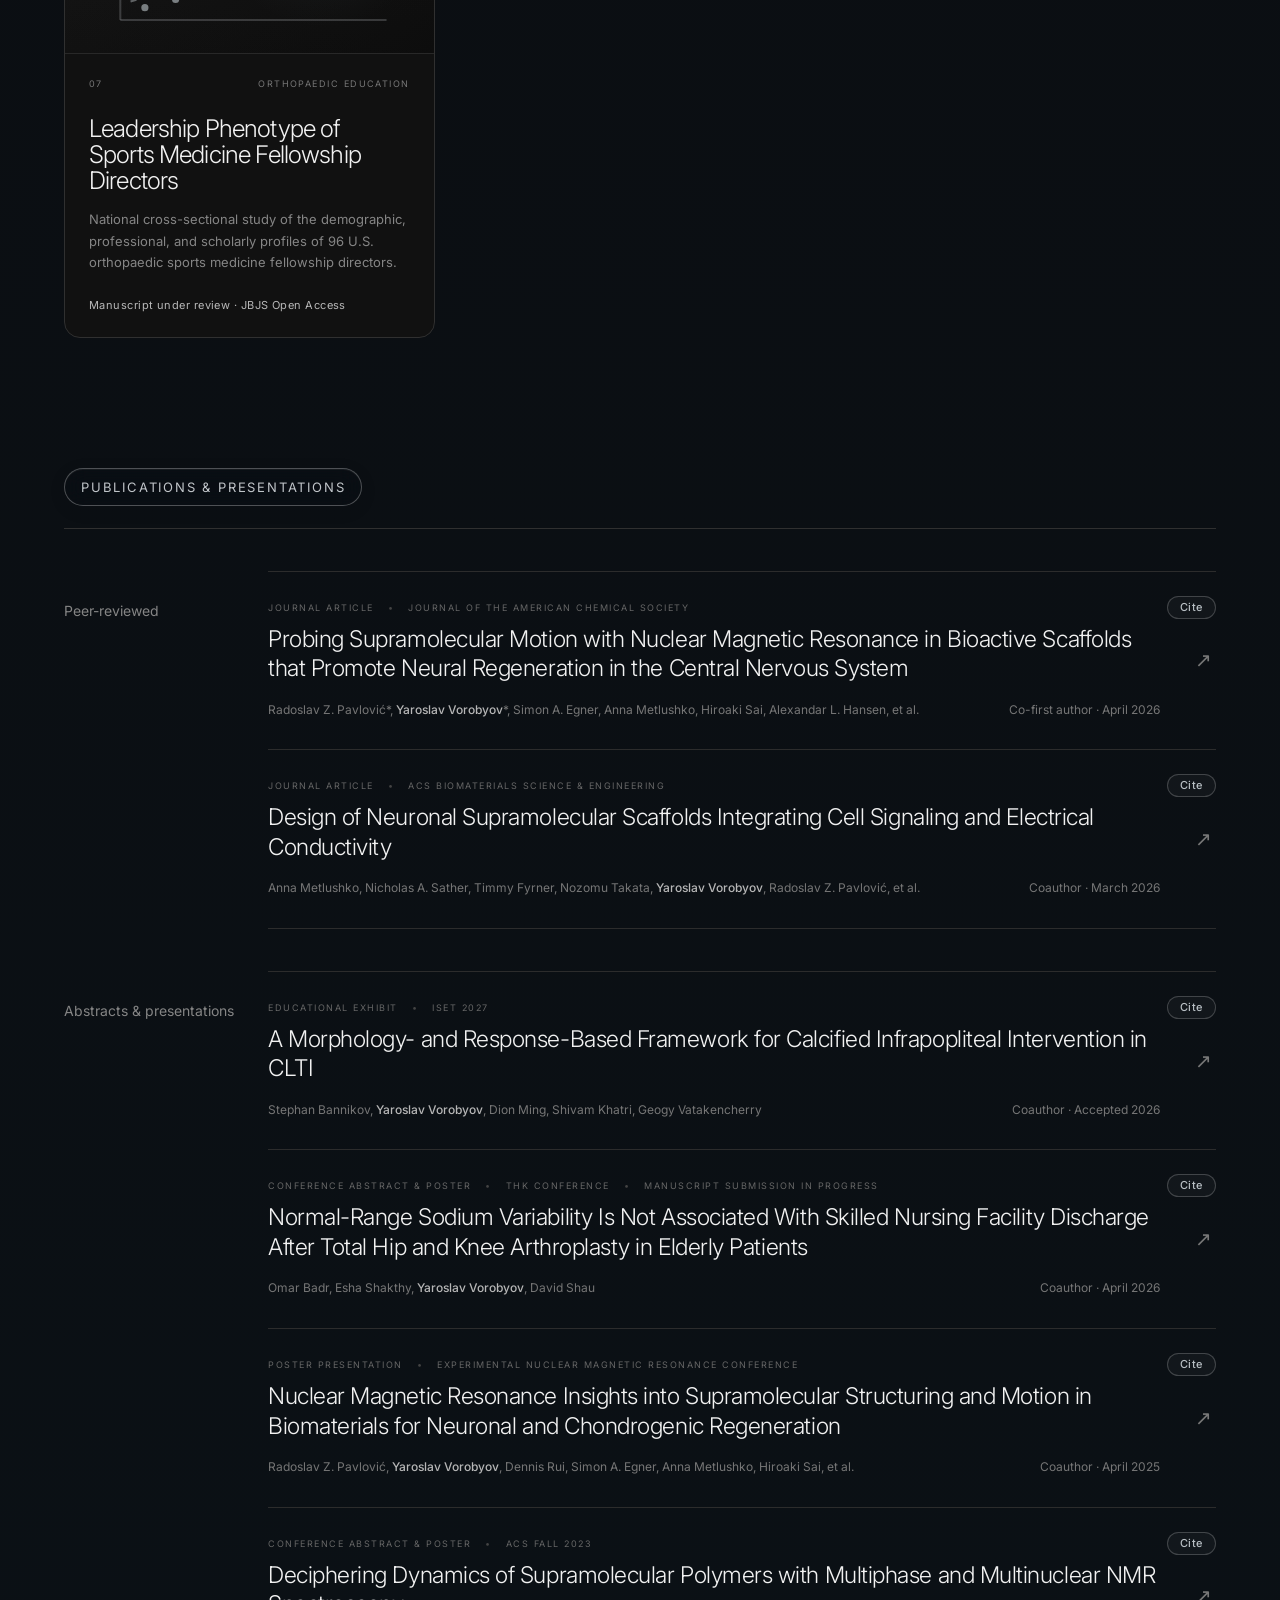
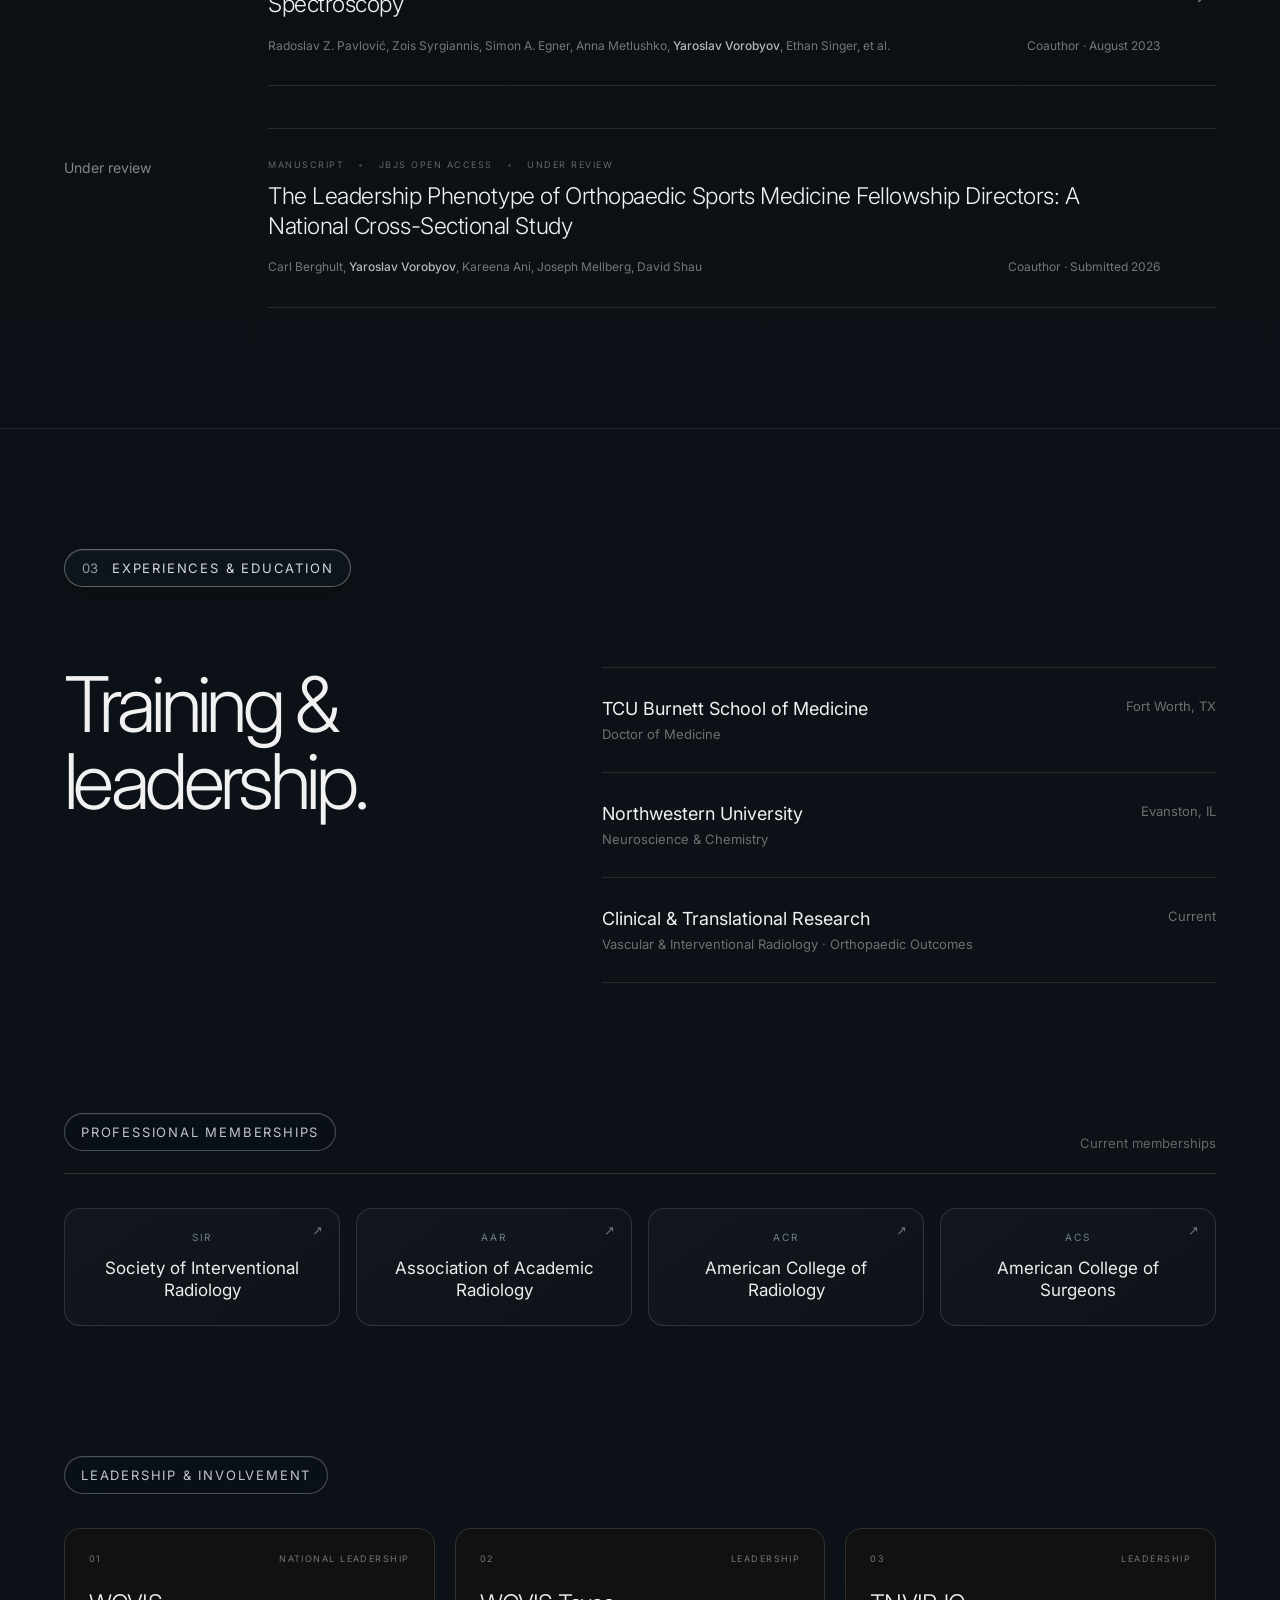
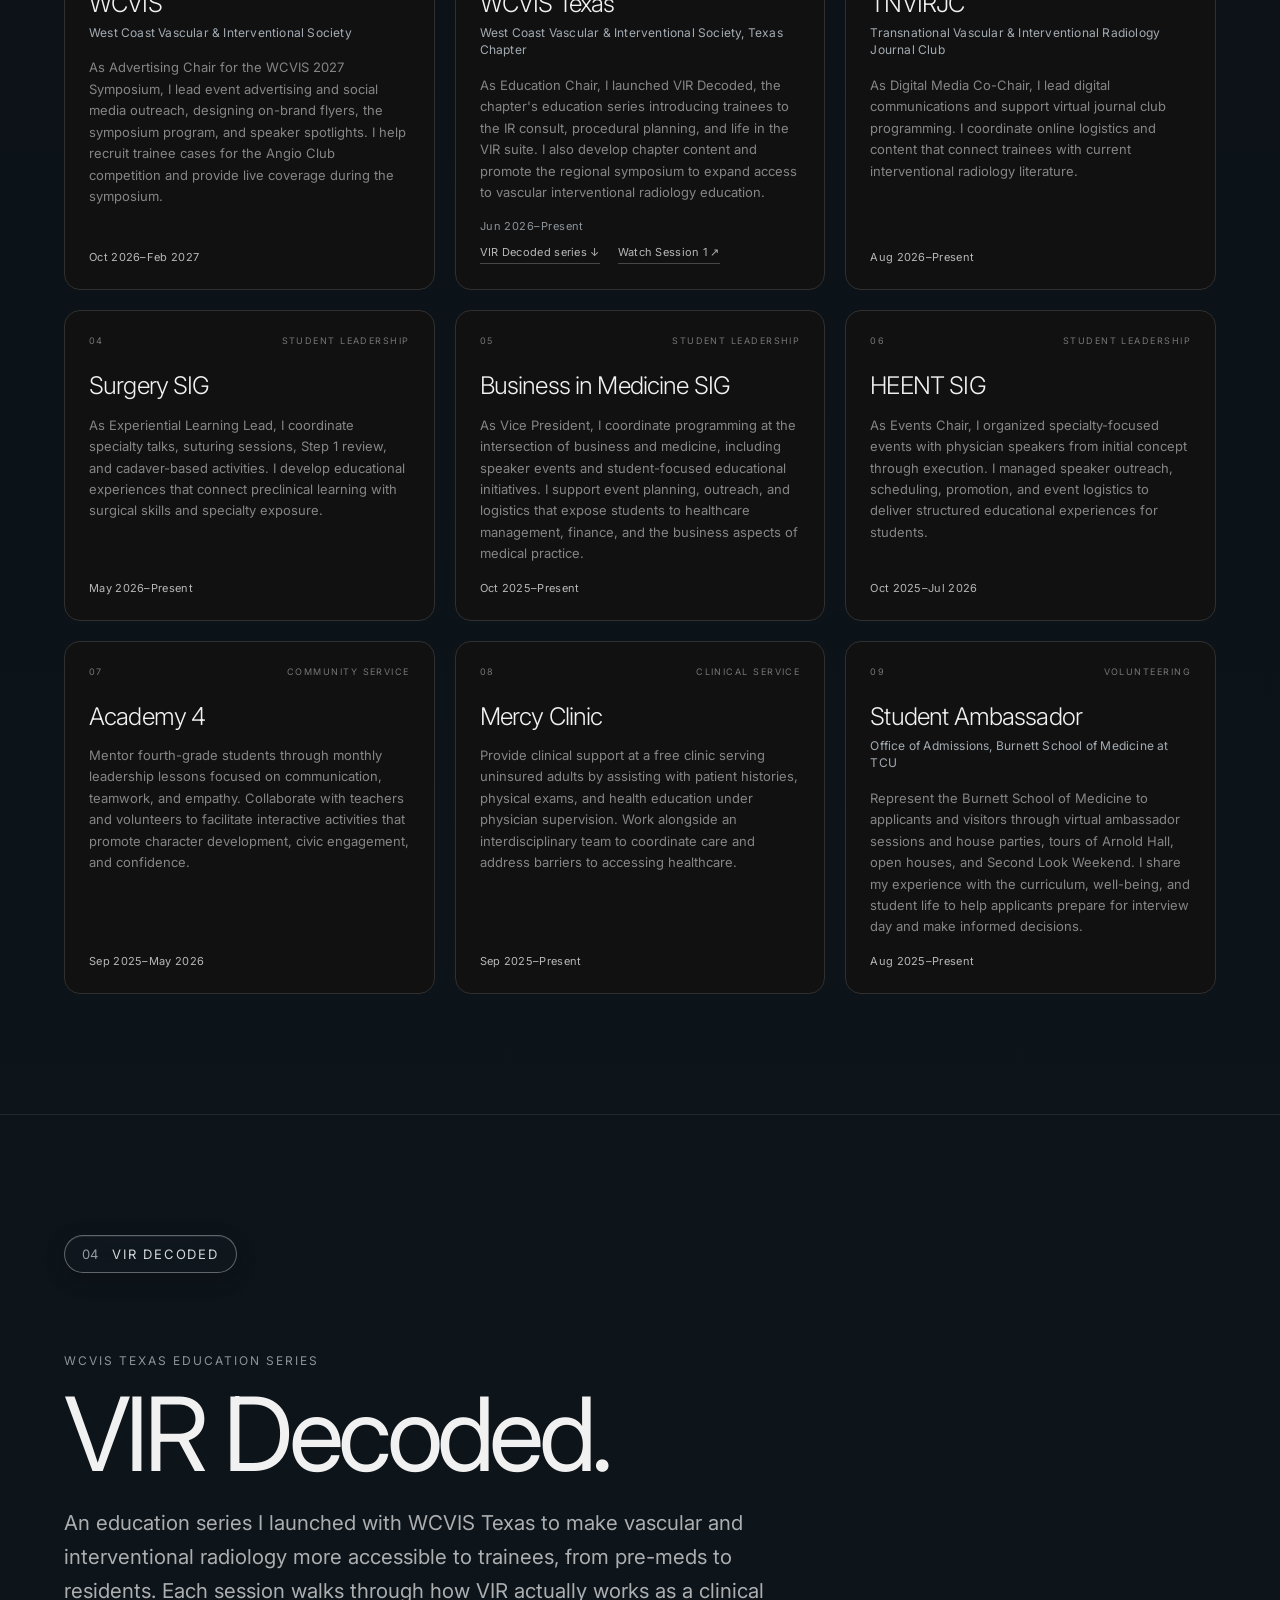
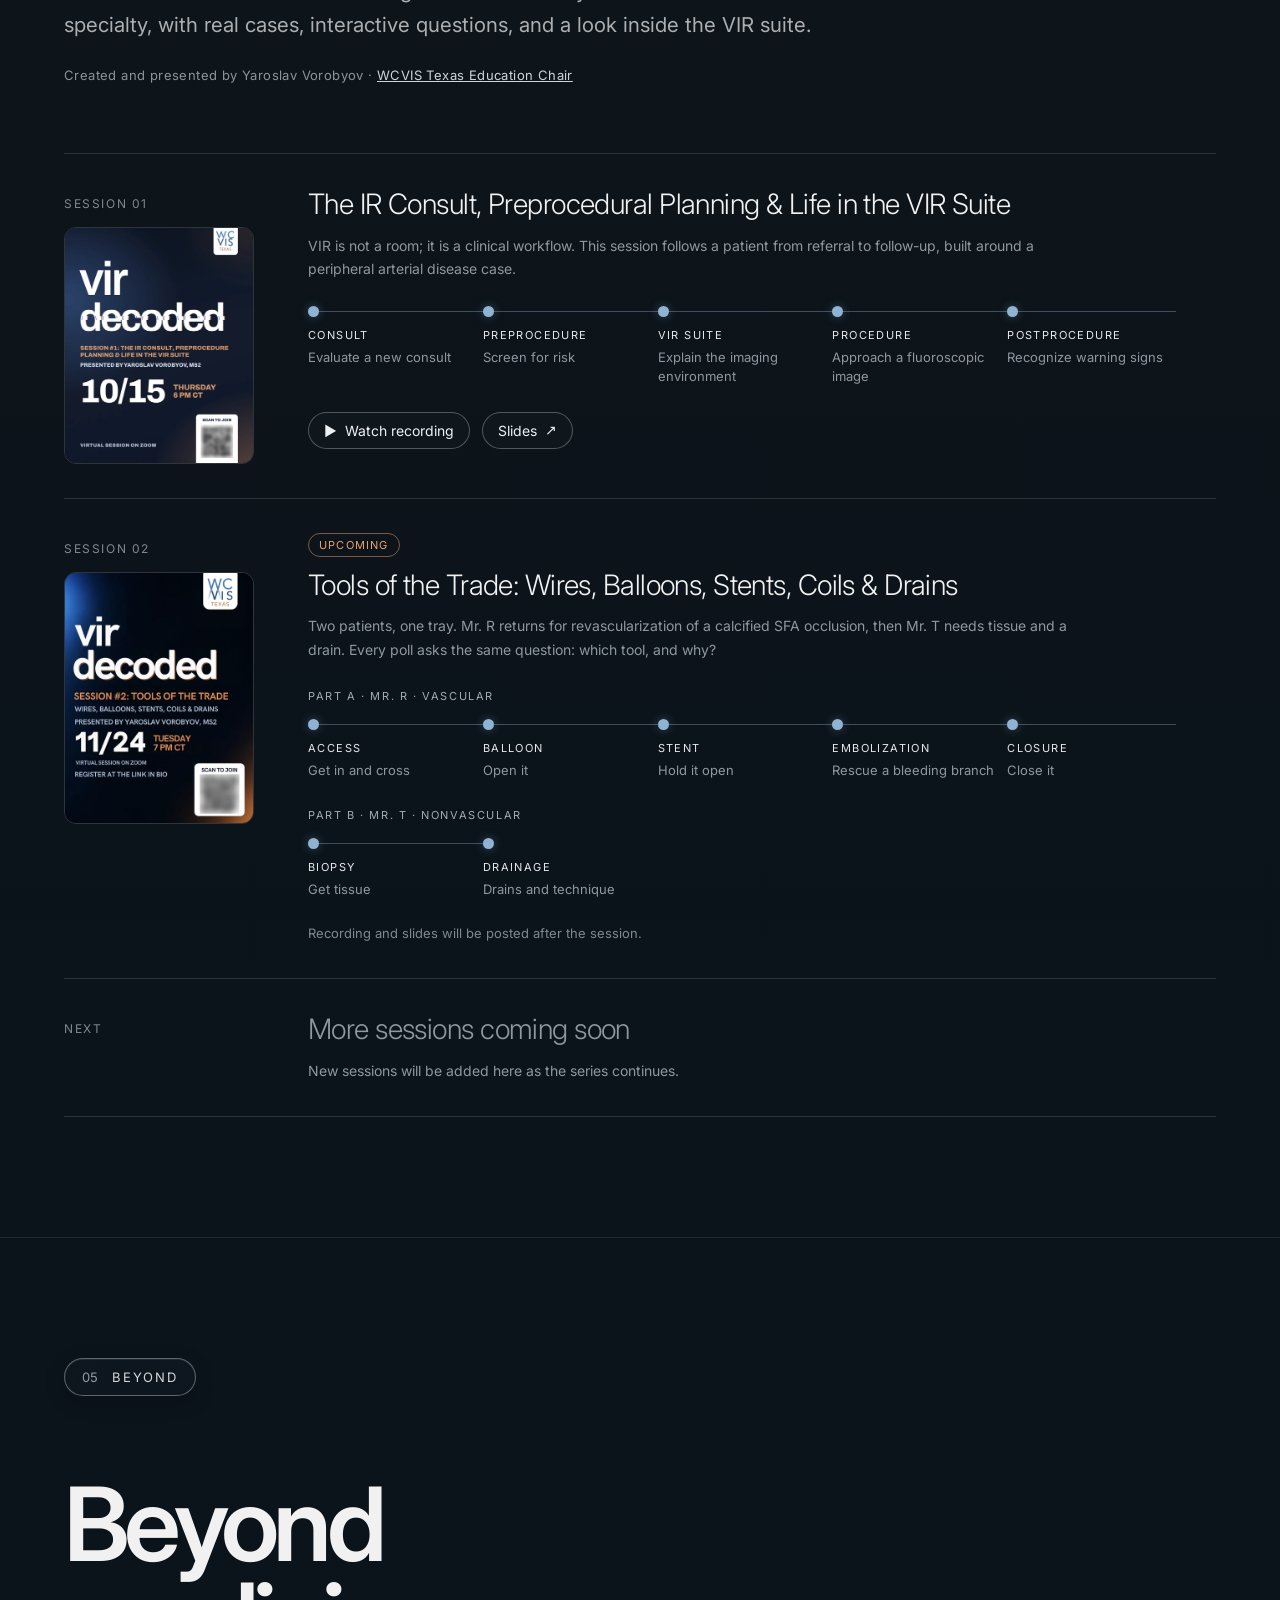
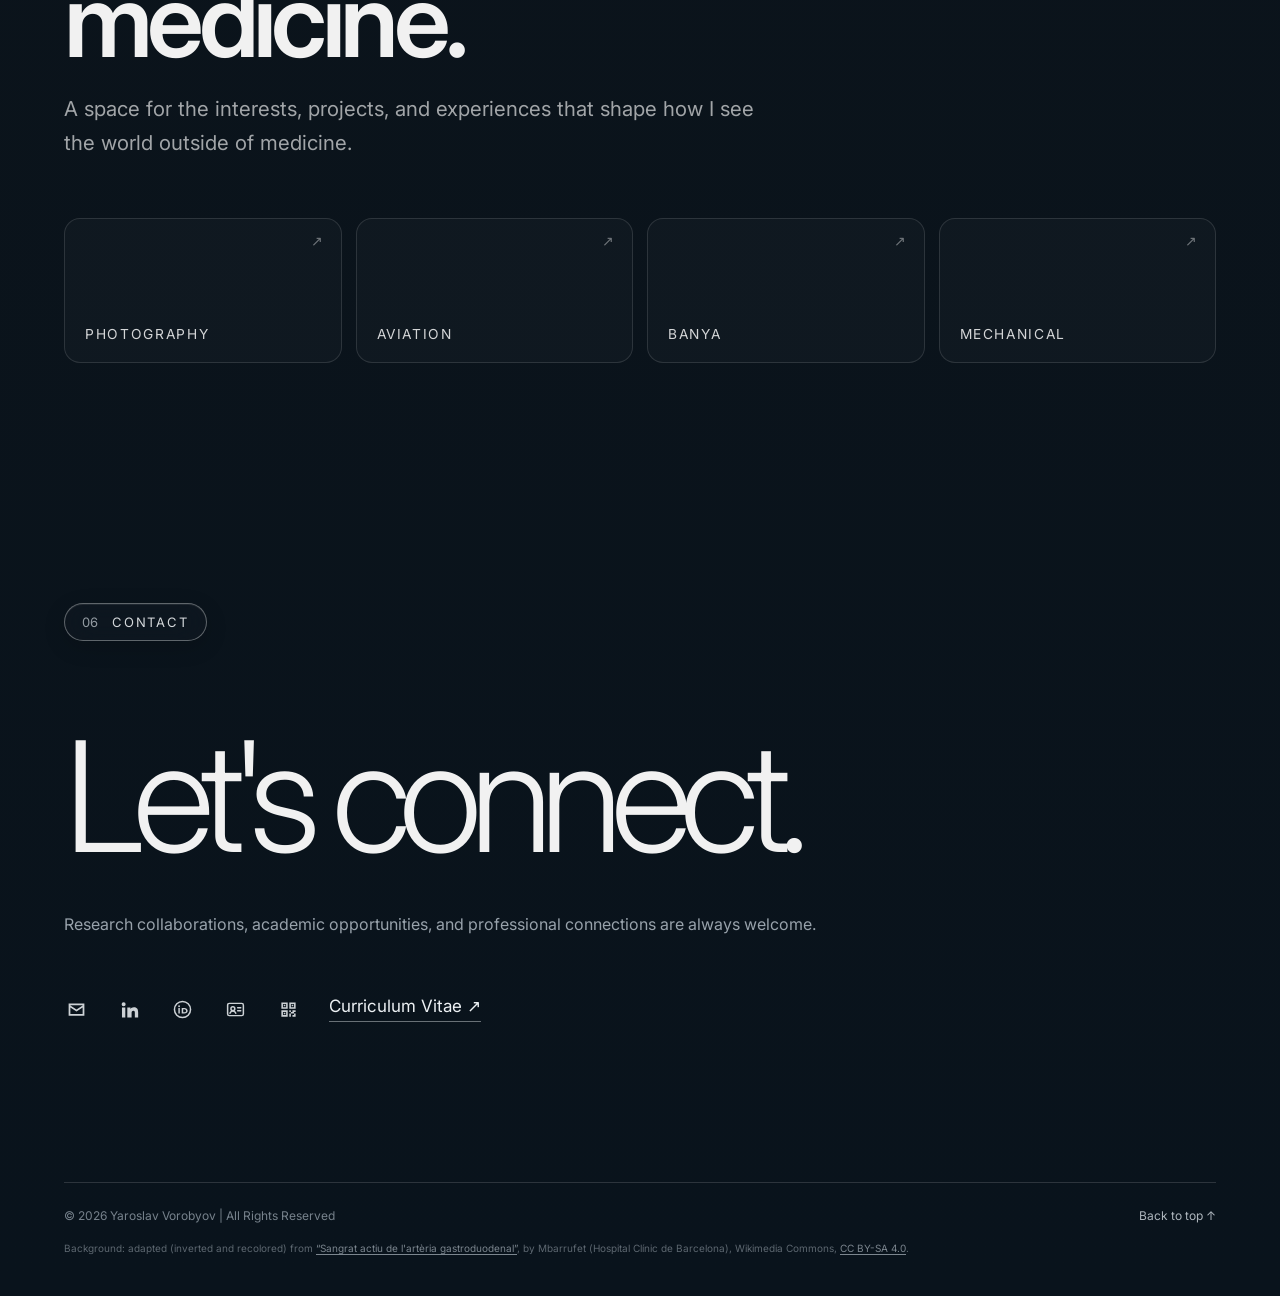
==== commit 0ed365f1: "VIR Decoded: add Session 2 (Tools of the Trade) with flyer and topics Co-Authored-By: Claude Opus 5." ====
--- a/index.html
+++ b/index.html
@@ -31,7 +31,7 @@
     <meta name="twitter:title" content="Yaroslav Vorobyov · Medical Student">
     <meta name="twitter:description" content="Medical student at TCU Burnett School of Medicine pursuing interventional radiology: research, publications, and IR education.">
     <meta name="twitter:image" content="https://yaroslavvorobyov.com/og-image.jpg">
-    <link rel="stylesheet" href="style.css?v=20261115-2">
+    <link rel="stylesheet" href="style.css?v=20261115-3">
 </head>
 
 <body>
@@ -965,6 +965,37 @@
                     </div>
                 </article>
 
+                <article class="vd-session">
+                    <div class="vd-num">
+                        SESSION 02
+                        <a class="vd-flyer" href="vir-decoded-session-2-flyer.jpg" target="_blank" rel="noopener noreferrer" aria-label="Open Session 2 flyer">
+                            <picture>
+                                <source srcset="vir-decoded-session-2-flyer.webp" type="image/webp">
+                                <img src="vir-decoded-session-2-flyer.jpg" alt="VIR Decoded Session 2 flyer: Tools of the Trade, wires, balloons, stents, coils and drains, presented by Yaroslav Vorobyov, MS2, November 24, 7 PM CT on Zoom" width="900" height="1200" loading="lazy">
+                            </picture>
+                        </a>
+                    </div>
+                    <div>
+                        <span class="vd-badge">Upcoming</span>
+                        <h3>Tools of the Trade: Wires, Balloons, Stents, Coils &amp; Drains</h3>
+                        <p>Two patients, one tray. Mr. R returns for revascularization of a calcified SFA occlusion, then Mr. T needs tissue and a drain. Every poll asks the same question: which tool, and why?</p>
+                        <p class="vd-part">Part A · Mr. R · Vascular</p>
+                        <ol class="vd-steps" aria-label="Part A topics">
+                            <li><span class="vd-step">Access</span><span class="vd-goal">Get in and cross</span></li>
+                            <li><span class="vd-step">Balloon</span><span class="vd-goal">Open it</span></li>
+                            <li><span class="vd-step">Stent</span><span class="vd-goal">Hold it open</span></li>
+                            <li><span class="vd-step">Embolization</span><span class="vd-goal">Rescue a bleeding branch</span></li>
+                            <li><span class="vd-step">Closure</span><span class="vd-goal">Close it</span></li>
+                        </ol>
+                        <p class="vd-part">Part B · Mr. T · Nonvascular</p>
+                        <ol class="vd-steps vd-steps-short" aria-label="Part B topics">
+                            <li><span class="vd-step">Biopsy</span><span class="vd-goal">Get tissue</span></li>
+                            <li><span class="vd-step">Drainage</span><span class="vd-goal">Drains and technique</span></li>
+                        </ol>
+                        <p class="vd-after">Recording and slides will be posted after the session.</p>
+                    </div>
+                </article>
+
                 <div class="vd-session is-upcoming">
                     <div class="vd-num">NEXT</div>
                     <div>
--- a/style.css
+++ b/style.css
@@ -2649,3 +2649,11 @@
     .vd-session { grid-template-columns: 1fr; }
     .vd-flyer { max-width: 240px; }
 }
+
+/* VIR Decoded: upcoming badge, part labels */
+.vd-badge { display: inline-block; margin-bottom: 12px; padding: 4px 10px; border: 1px solid rgba(232,160,110,.5); border-radius: 999px; color: #e8a06e; font-size: 11px; letter-spacing: 1.2px; text-transform: uppercase; }
+.vd-part { margin-top: 26px !important; color: #a3abb2 !important; font-size: 11px !important; letter-spacing: 1.6px; text-transform: uppercase; }
+.vd-part + .vd-steps { margin-top: 14px; }
+.vd-after { margin-top: 24px !important; font-size: 13px !important; color: #7f8890 !important; }
+.vd-steps-short::before { right: calc(80% - 6px); }
+@media (max-width: 760px) { .vd-steps-short::before { right: auto; } }
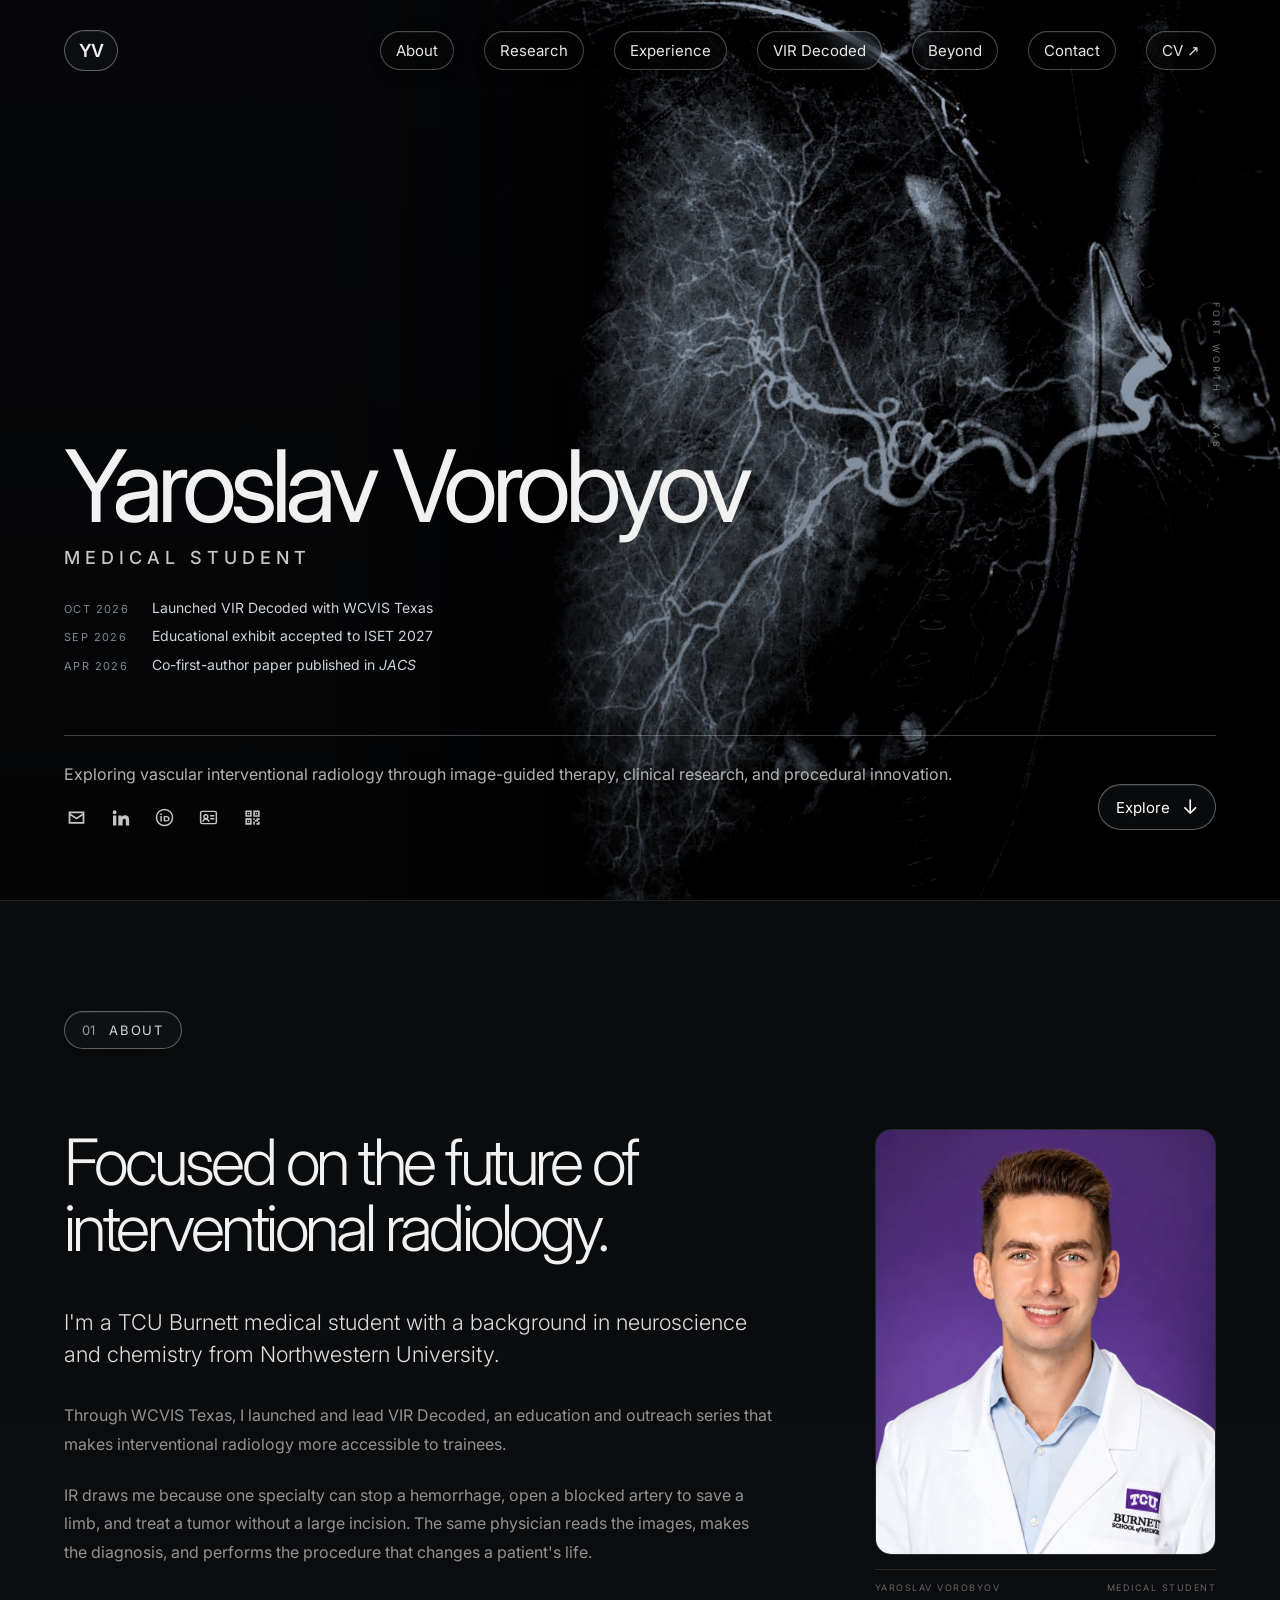
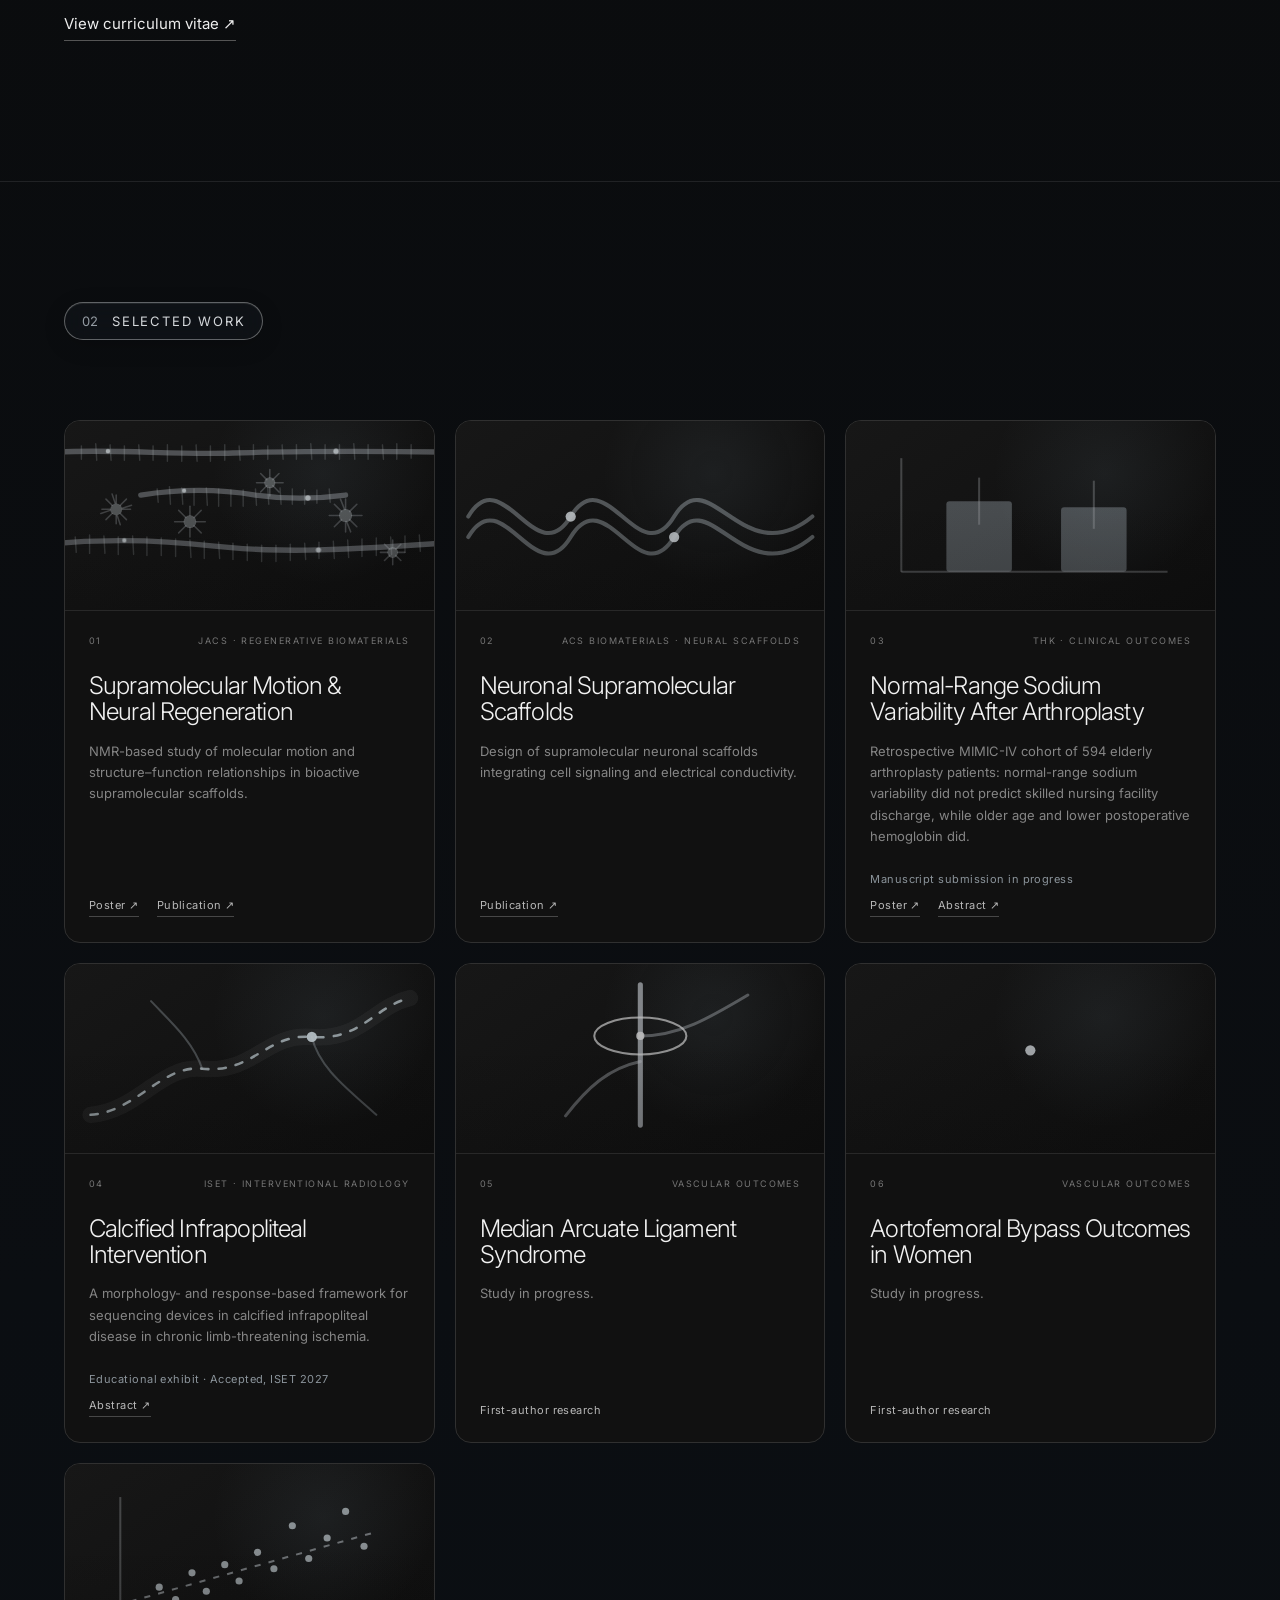
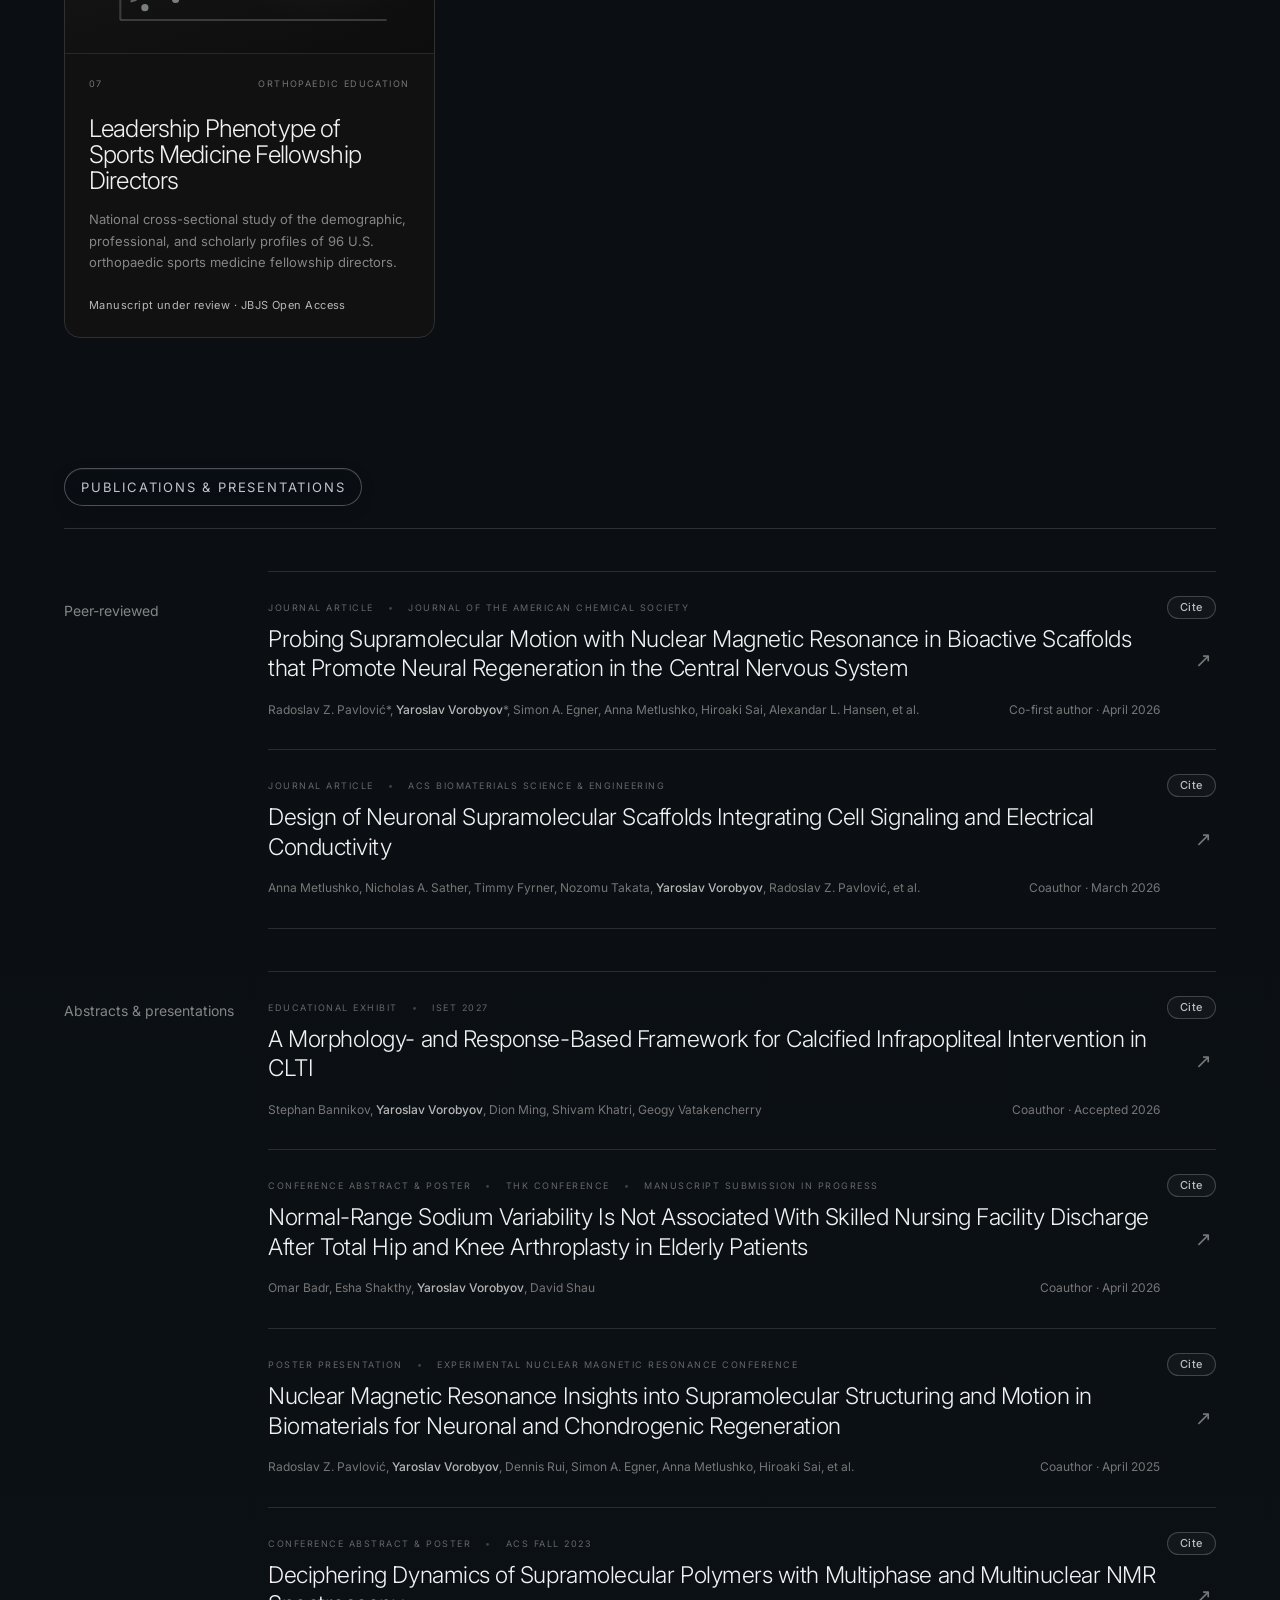
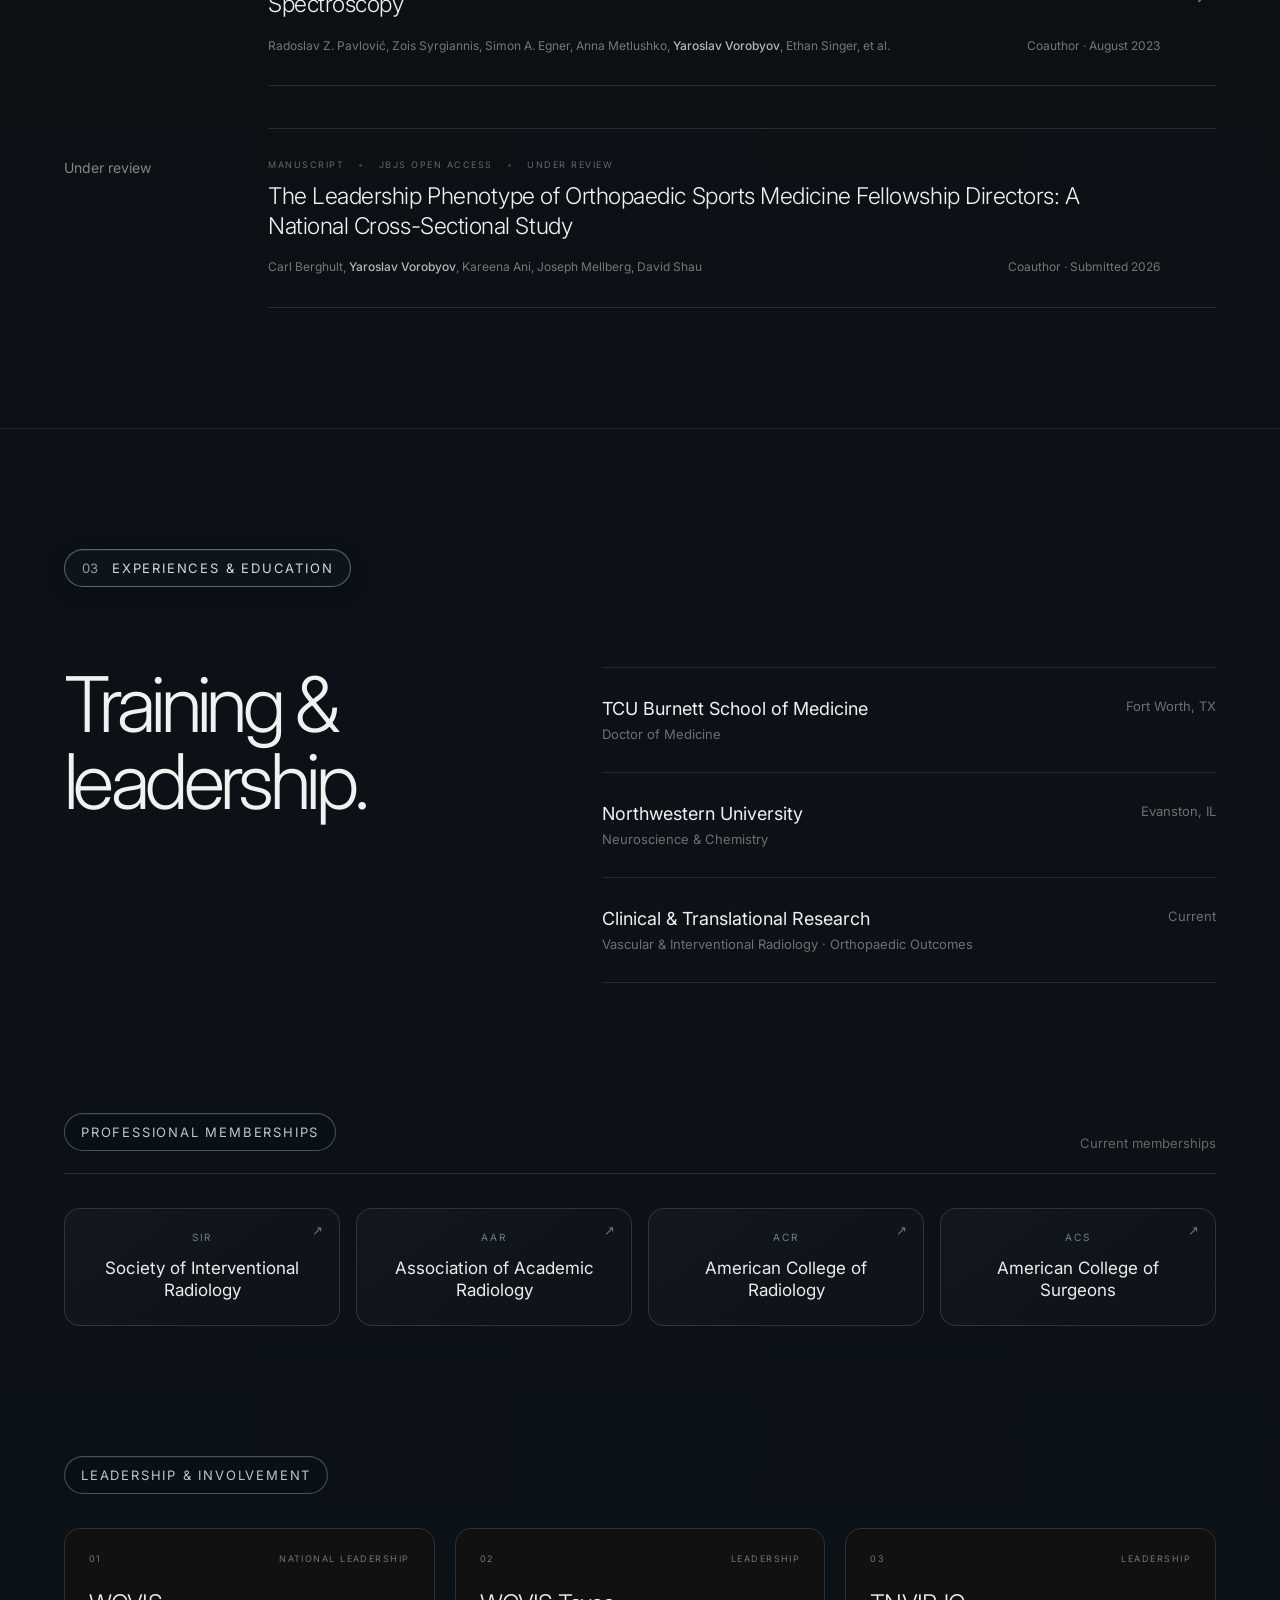
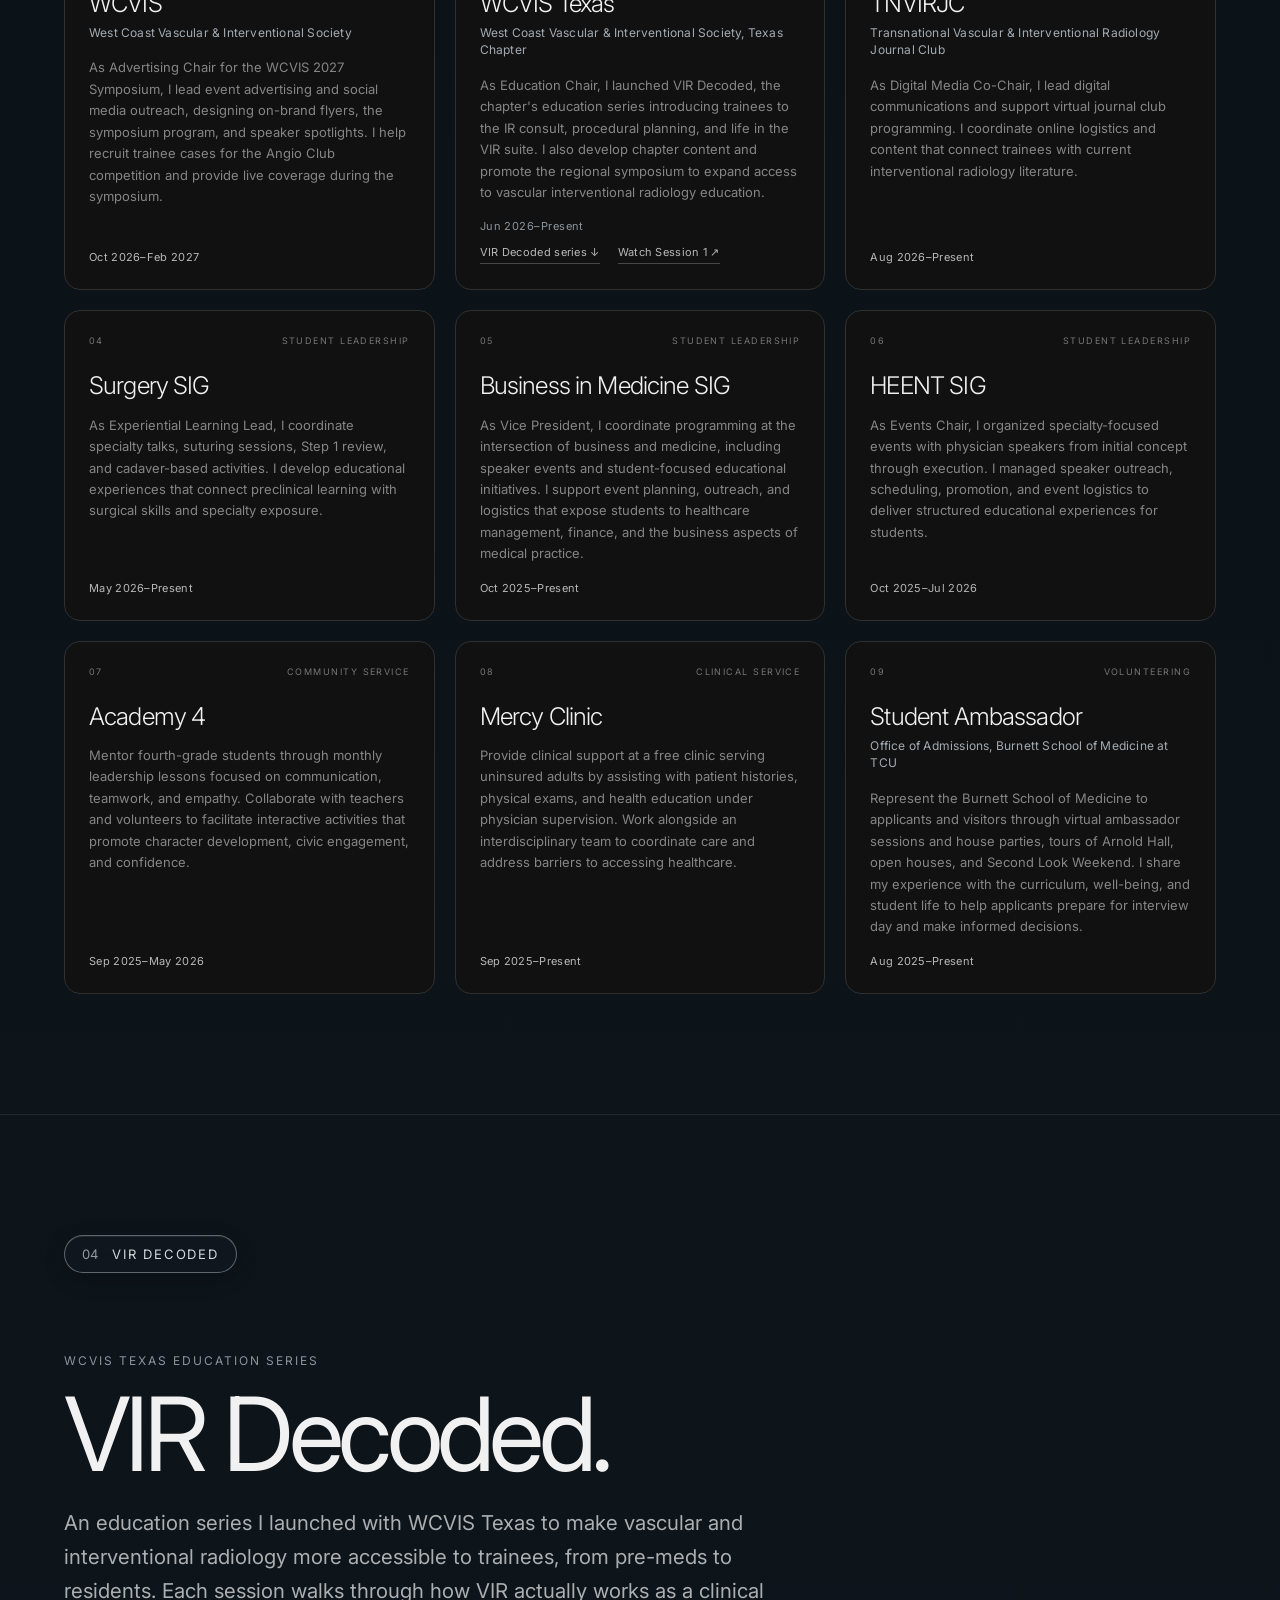
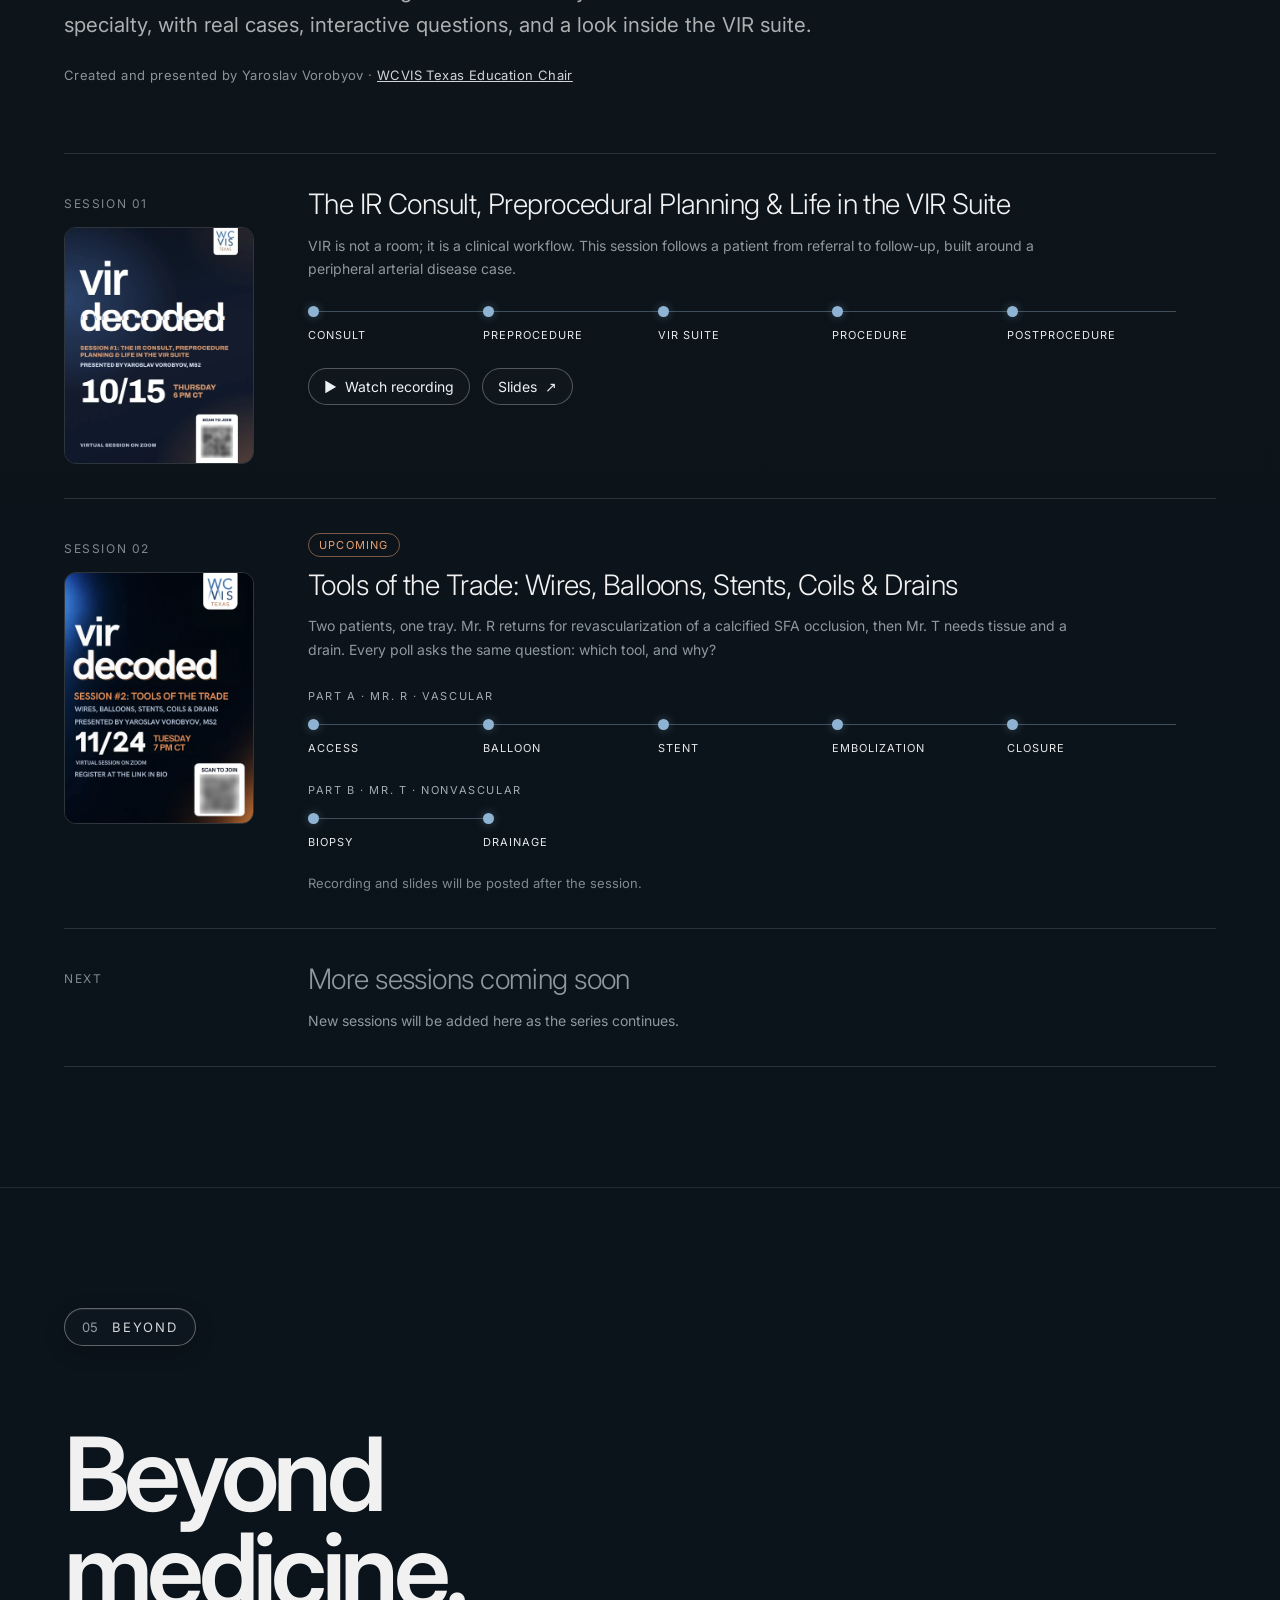
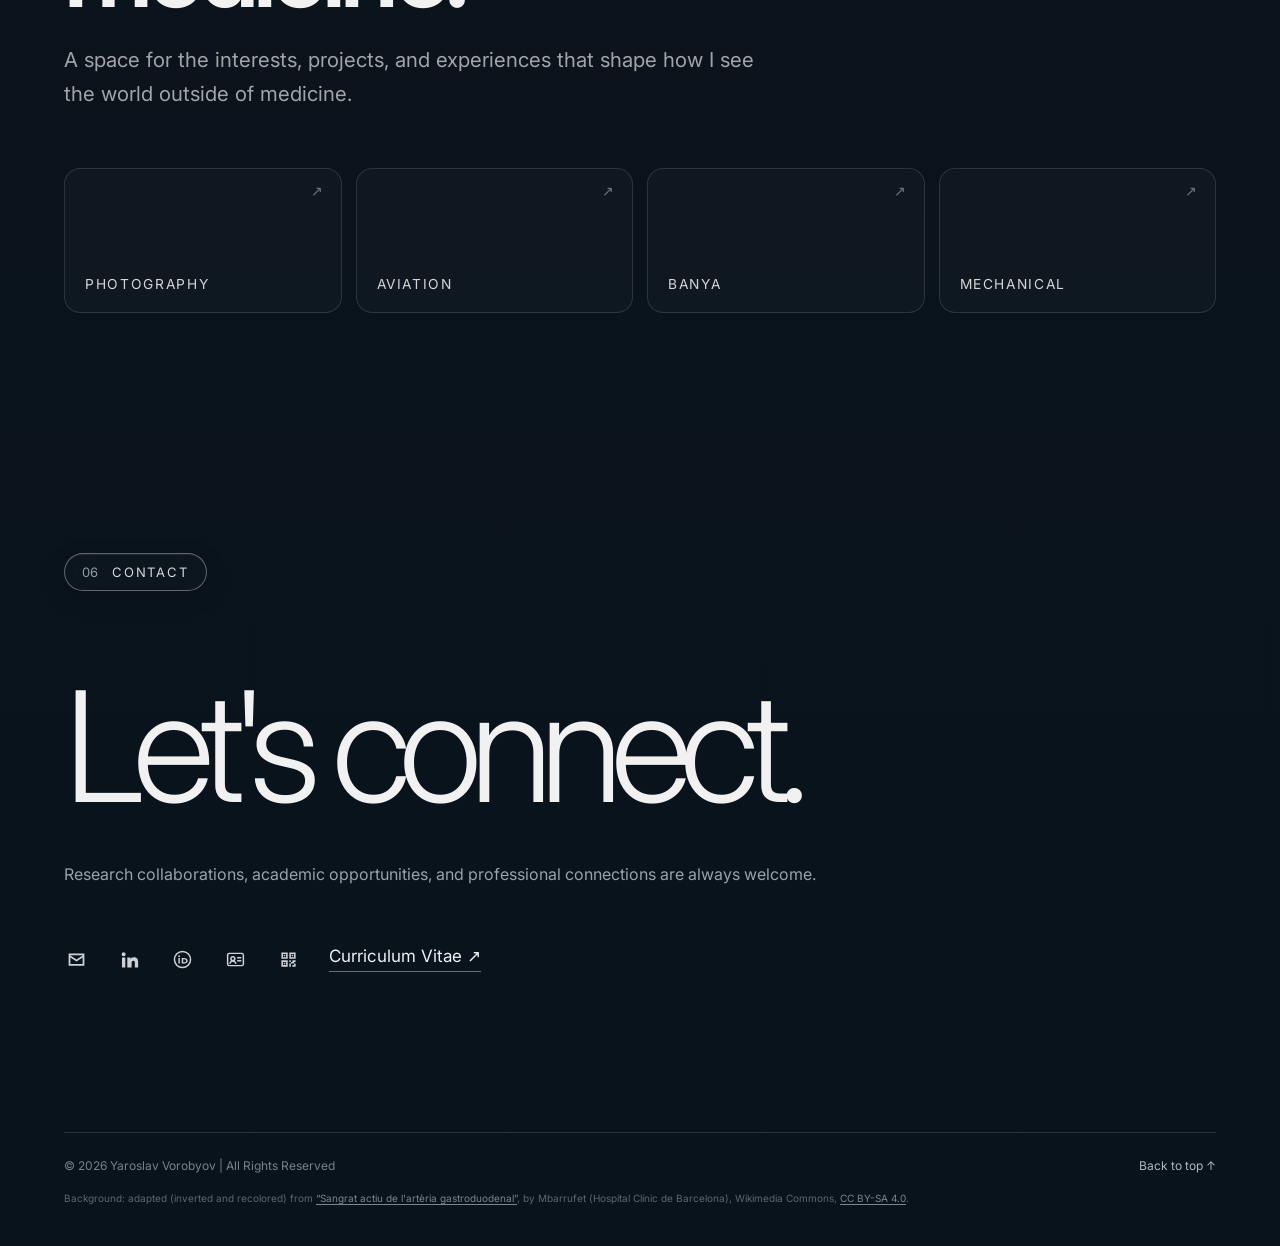
==== commit bd88940a: "VIR Decoded: show topic labels only, prevent label overlap Co-Authored-By: Claude Opus 5.5 <noreply@" ====
--- a/index.html
+++ b/index.html
@@ -952,11 +952,11 @@
                         <h3>The IR Consult, Preprocedural Planning &amp; Life in the VIR Suite</h3>
                         <p>VIR is not a room; it is a clinical workflow. This session follows a patient from referral to follow-up, built around a peripheral arterial disease case.</p>
                         <ol class="vd-steps" aria-label="Session topics">
-                            <li><span class="vd-step">Consult</span><span class="vd-goal">Evaluate a new consult</span></li>
-                            <li><span class="vd-step">Preprocedure</span><span class="vd-goal">Screen for risk</span></li>
-                            <li><span class="vd-step">VIR Suite</span><span class="vd-goal">Explain the imaging environment</span></li>
-                            <li><span class="vd-step">Procedure</span><span class="vd-goal">Approach a fluoroscopic image</span></li>
-                            <li><span class="vd-step">Postprocedure</span><span class="vd-goal">Recognize warning signs</span></li>
+                            <li><span class="vd-step">Consult</span></li>
+                            <li><span class="vd-step">Preprocedure</span></li>
+                            <li><span class="vd-step">VIR Suite</span></li>
+                            <li><span class="vd-step">Procedure</span></li>
+                            <li><span class="vd-step">Postprocedure</span></li>
                         </ol>
                         <div class="vd-links">
                             <a href="https://youtu.be/DmHDDJg4fxM" target="_blank" rel="noopener noreferrer" data-goatcounter-click="vir-decoded-session-1-video"><span aria-hidden="true">▶</span> Watch recording</a>
@@ -981,16 +981,16 @@
                         <p>Two patients, one tray. Mr. R returns for revascularization of a calcified SFA occlusion, then Mr. T needs tissue and a drain. Every poll asks the same question: which tool, and why?</p>
                         <p class="vd-part">Part A · Mr. R · Vascular</p>
                         <ol class="vd-steps" aria-label="Part A topics">
-                            <li><span class="vd-step">Access</span><span class="vd-goal">Get in and cross</span></li>
-                            <li><span class="vd-step">Balloon</span><span class="vd-goal">Open it</span></li>
-                            <li><span class="vd-step">Stent</span><span class="vd-goal">Hold it open</span></li>
-                            <li><span class="vd-step">Embolization</span><span class="vd-goal">Rescue a bleeding branch</span></li>
-                            <li><span class="vd-step">Closure</span><span class="vd-goal">Close it</span></li>
+                            <li><span class="vd-step">Access</span></li>
+                            <li><span class="vd-step">Balloon</span></li>
+                            <li><span class="vd-step">Stent</span></li>
+                            <li><span class="vd-step">Embolization</span></li>
+                            <li><span class="vd-step">Closure</span></li>
                         </ol>
                         <p class="vd-part">Part B · Mr. T · Nonvascular</p>
                         <ol class="vd-steps vd-steps-short" aria-label="Part B topics">
-                            <li><span class="vd-step">Biopsy</span><span class="vd-goal">Get tissue</span></li>
-                            <li><span class="vd-step">Drainage</span><span class="vd-goal">Drains and technique</span></li>
+                            <li><span class="vd-step">Biopsy</span></li>
+                            <li><span class="vd-step">Drainage</span></li>
                         </ol>
                         <p class="vd-after">Recording and slides will be posted after the session.</p>
                     </div>
--- a/style.css
+++ b/style.css
@@ -2657,3 +2657,6 @@
 .vd-after { margin-top: 24px !important; font-size: 13px !important; color: #7f8890 !important; }
 .vd-steps-short::before { right: calc(80% - 6px); }
 @media (max-width: 760px) { .vd-steps-short::before { right: auto; } }
+/* Step labels only: keep long labels from colliding */
+.vd-steps li { min-width: 0; padding-right: 8px; }
+.vd-step { margin-bottom: 0; letter-spacing: 1px; overflow-wrap: anywhere; }
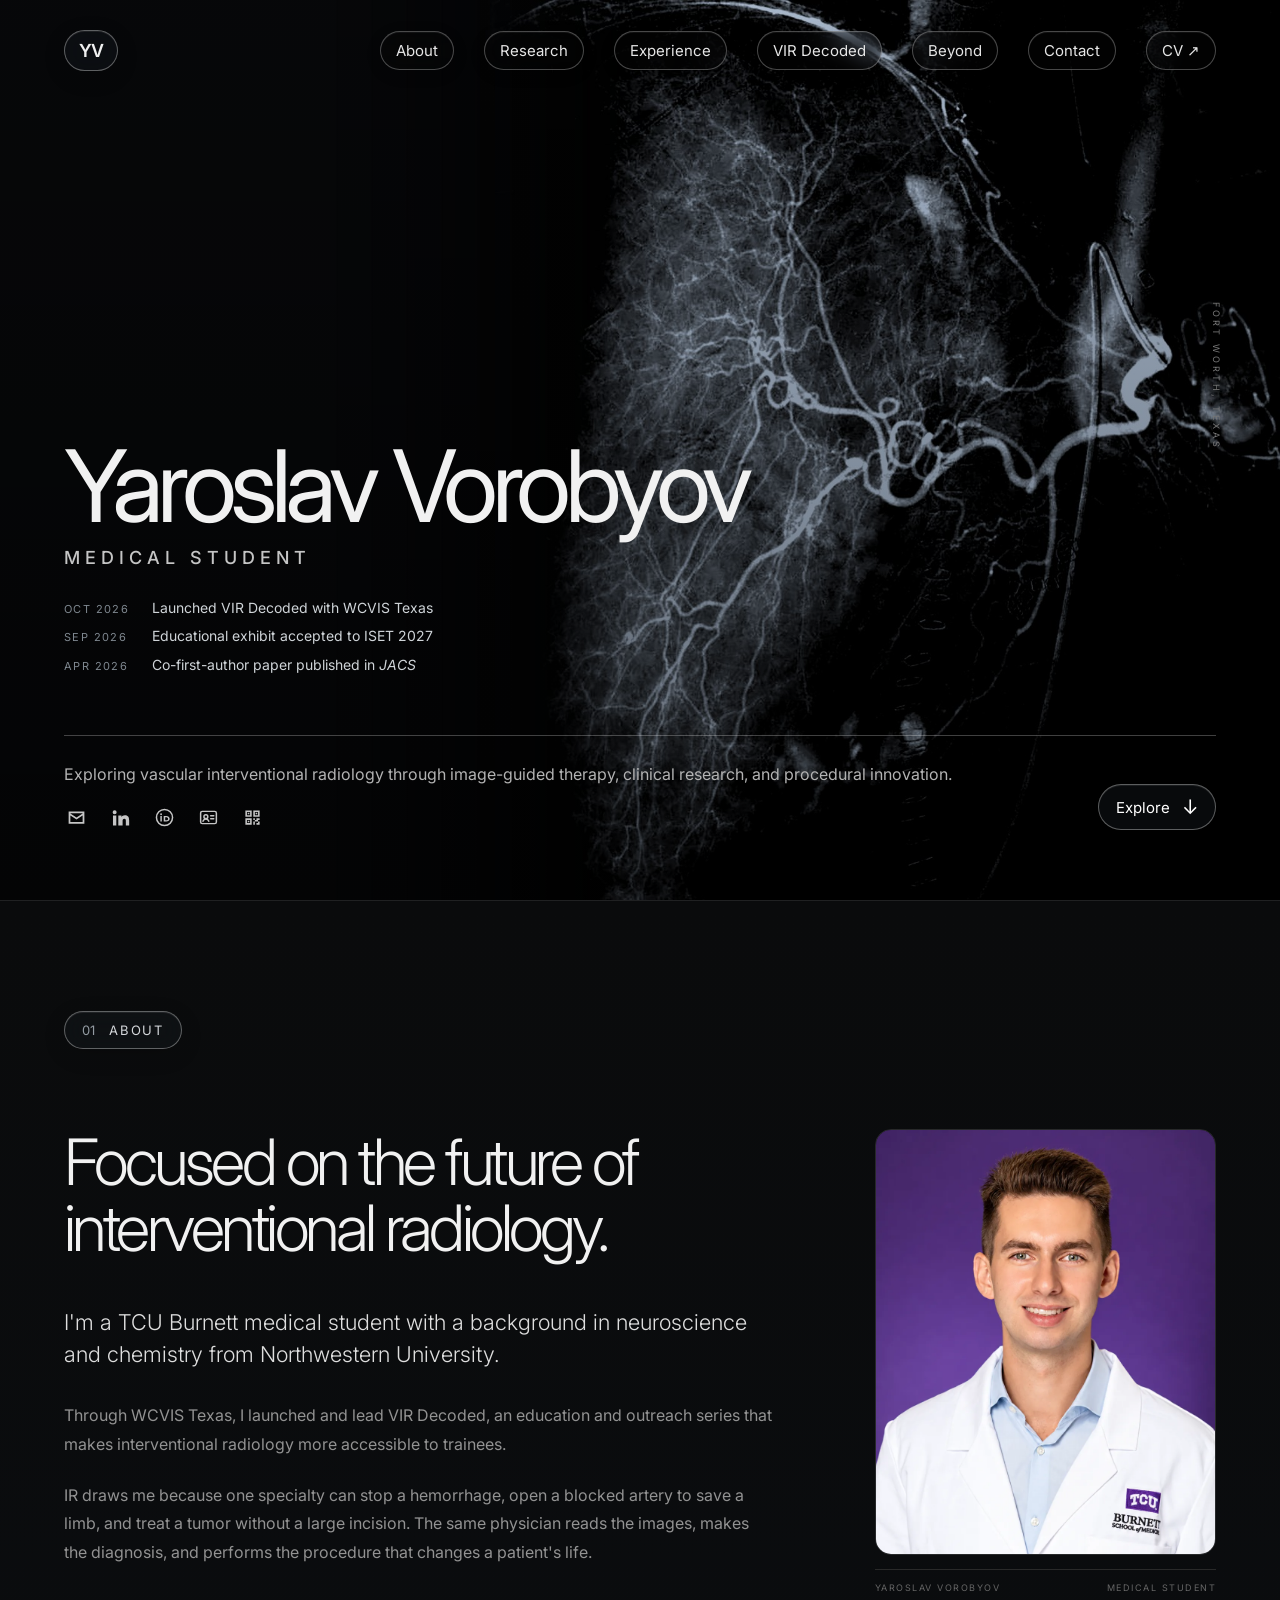
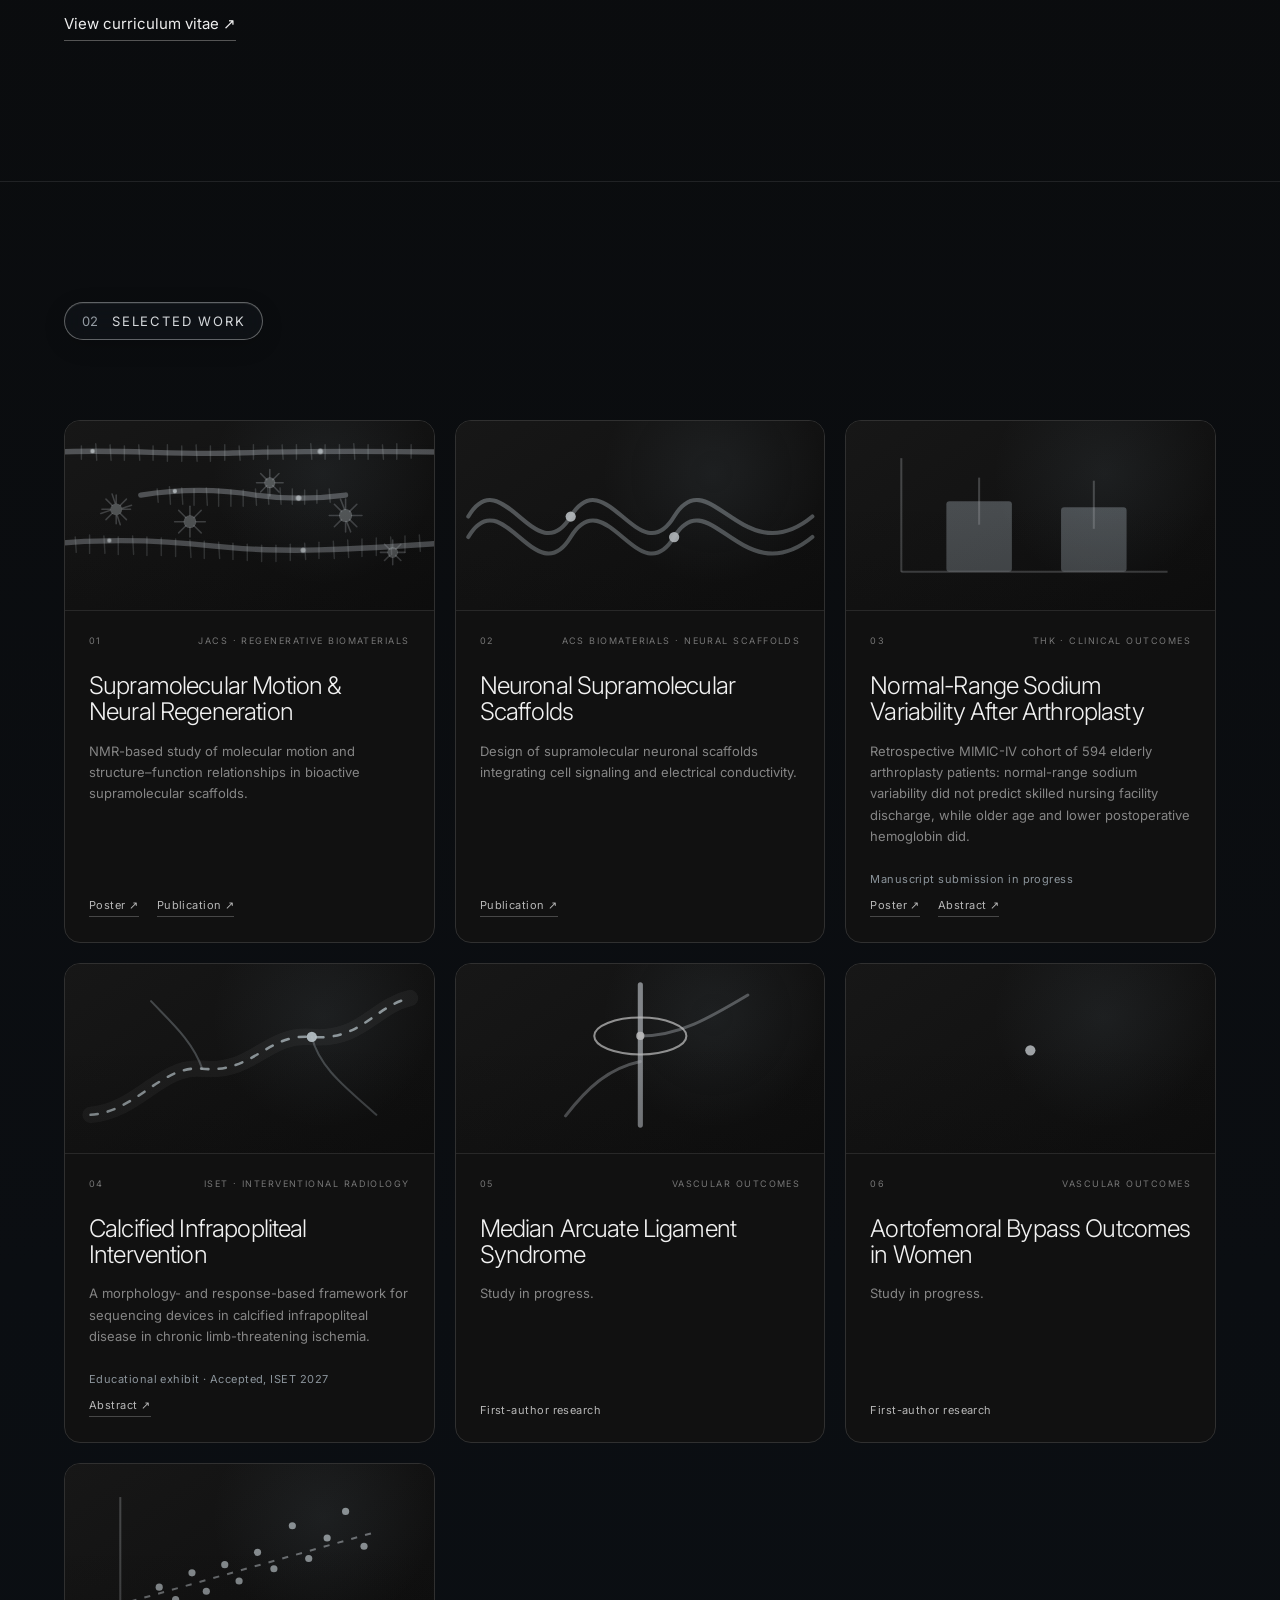
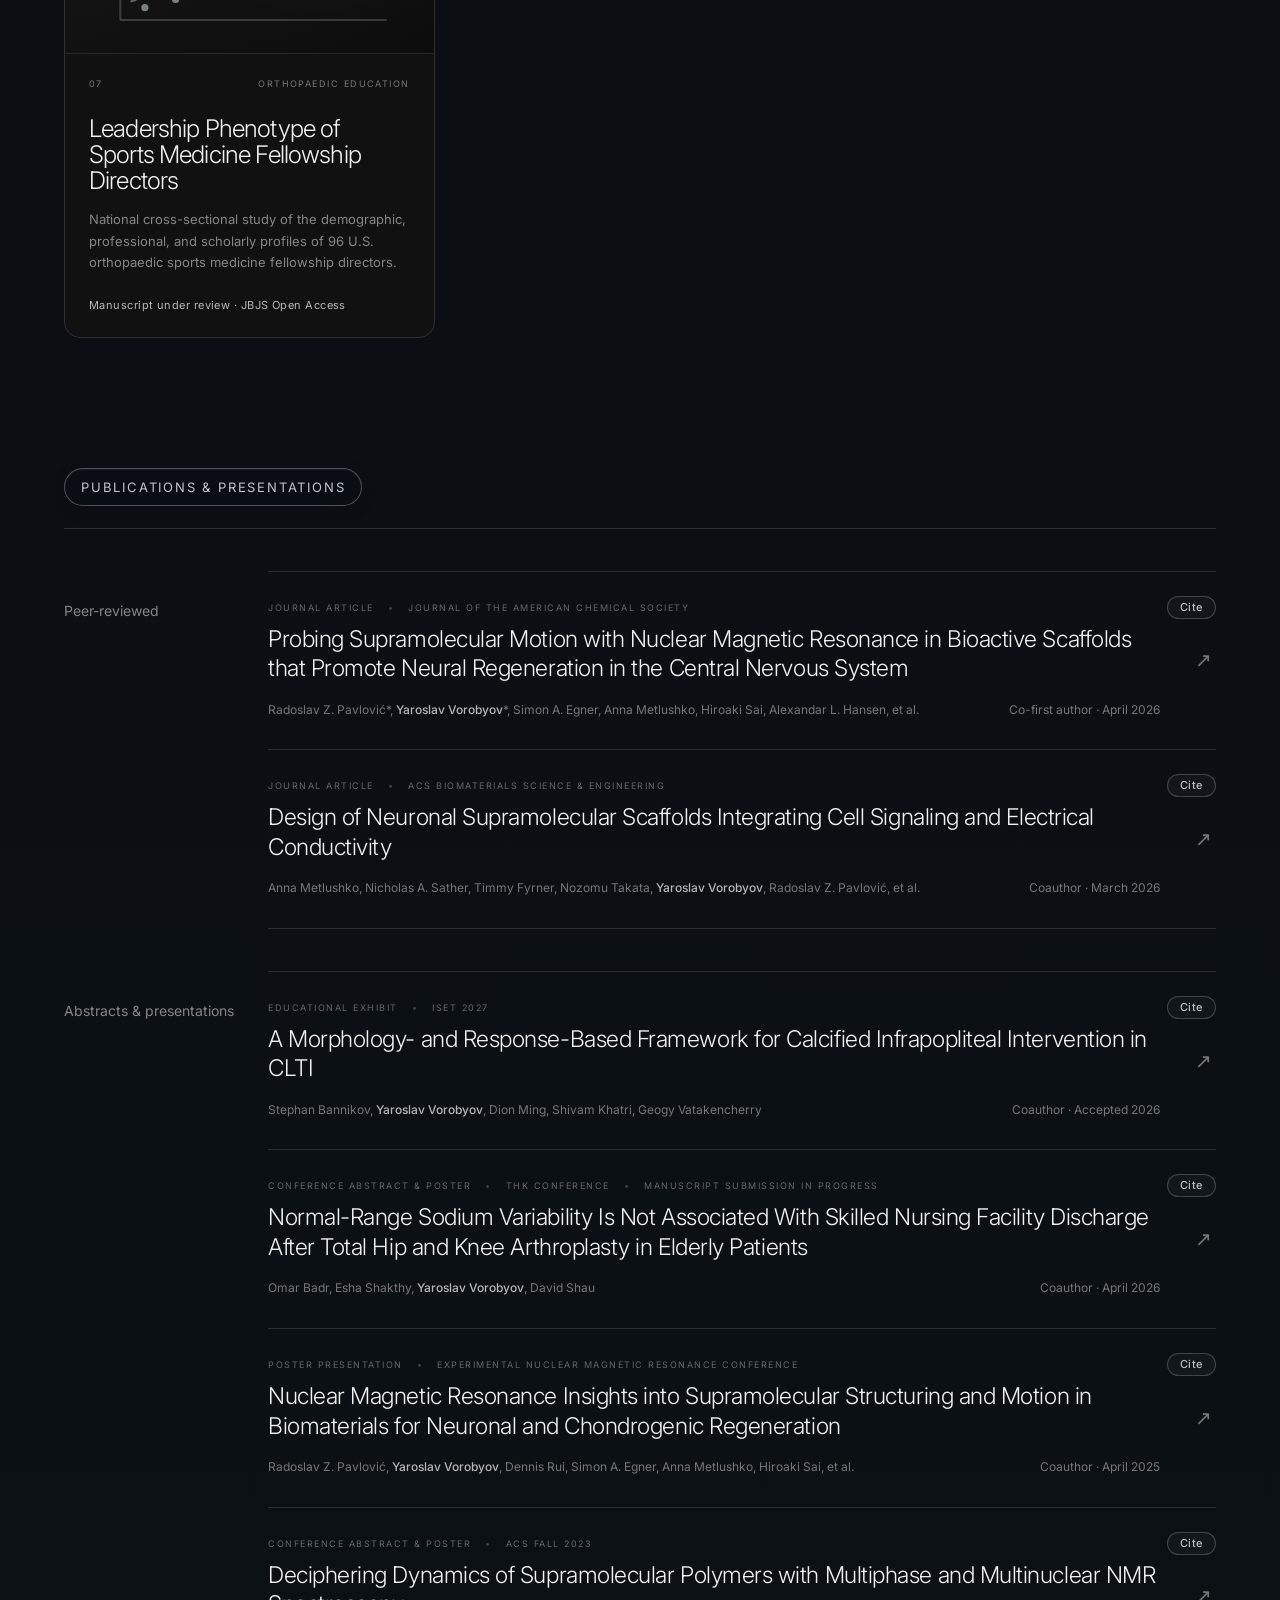
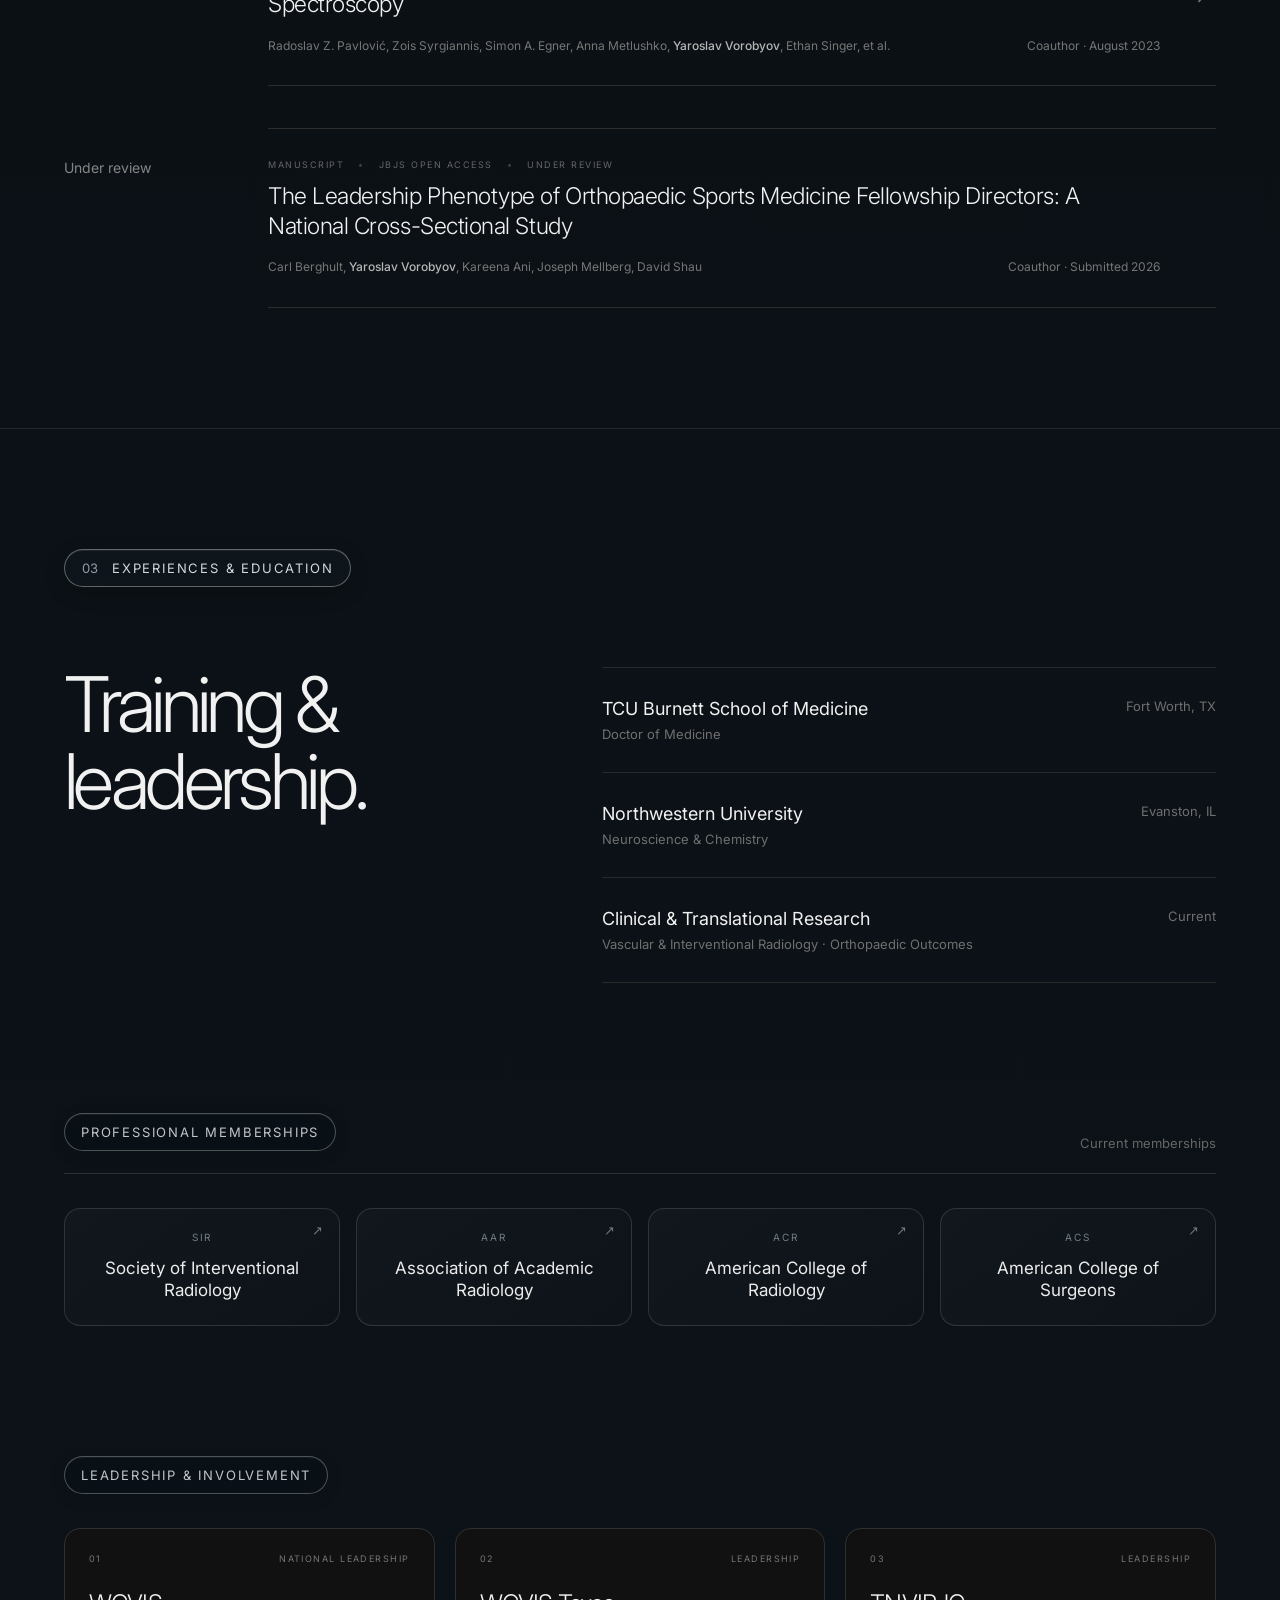
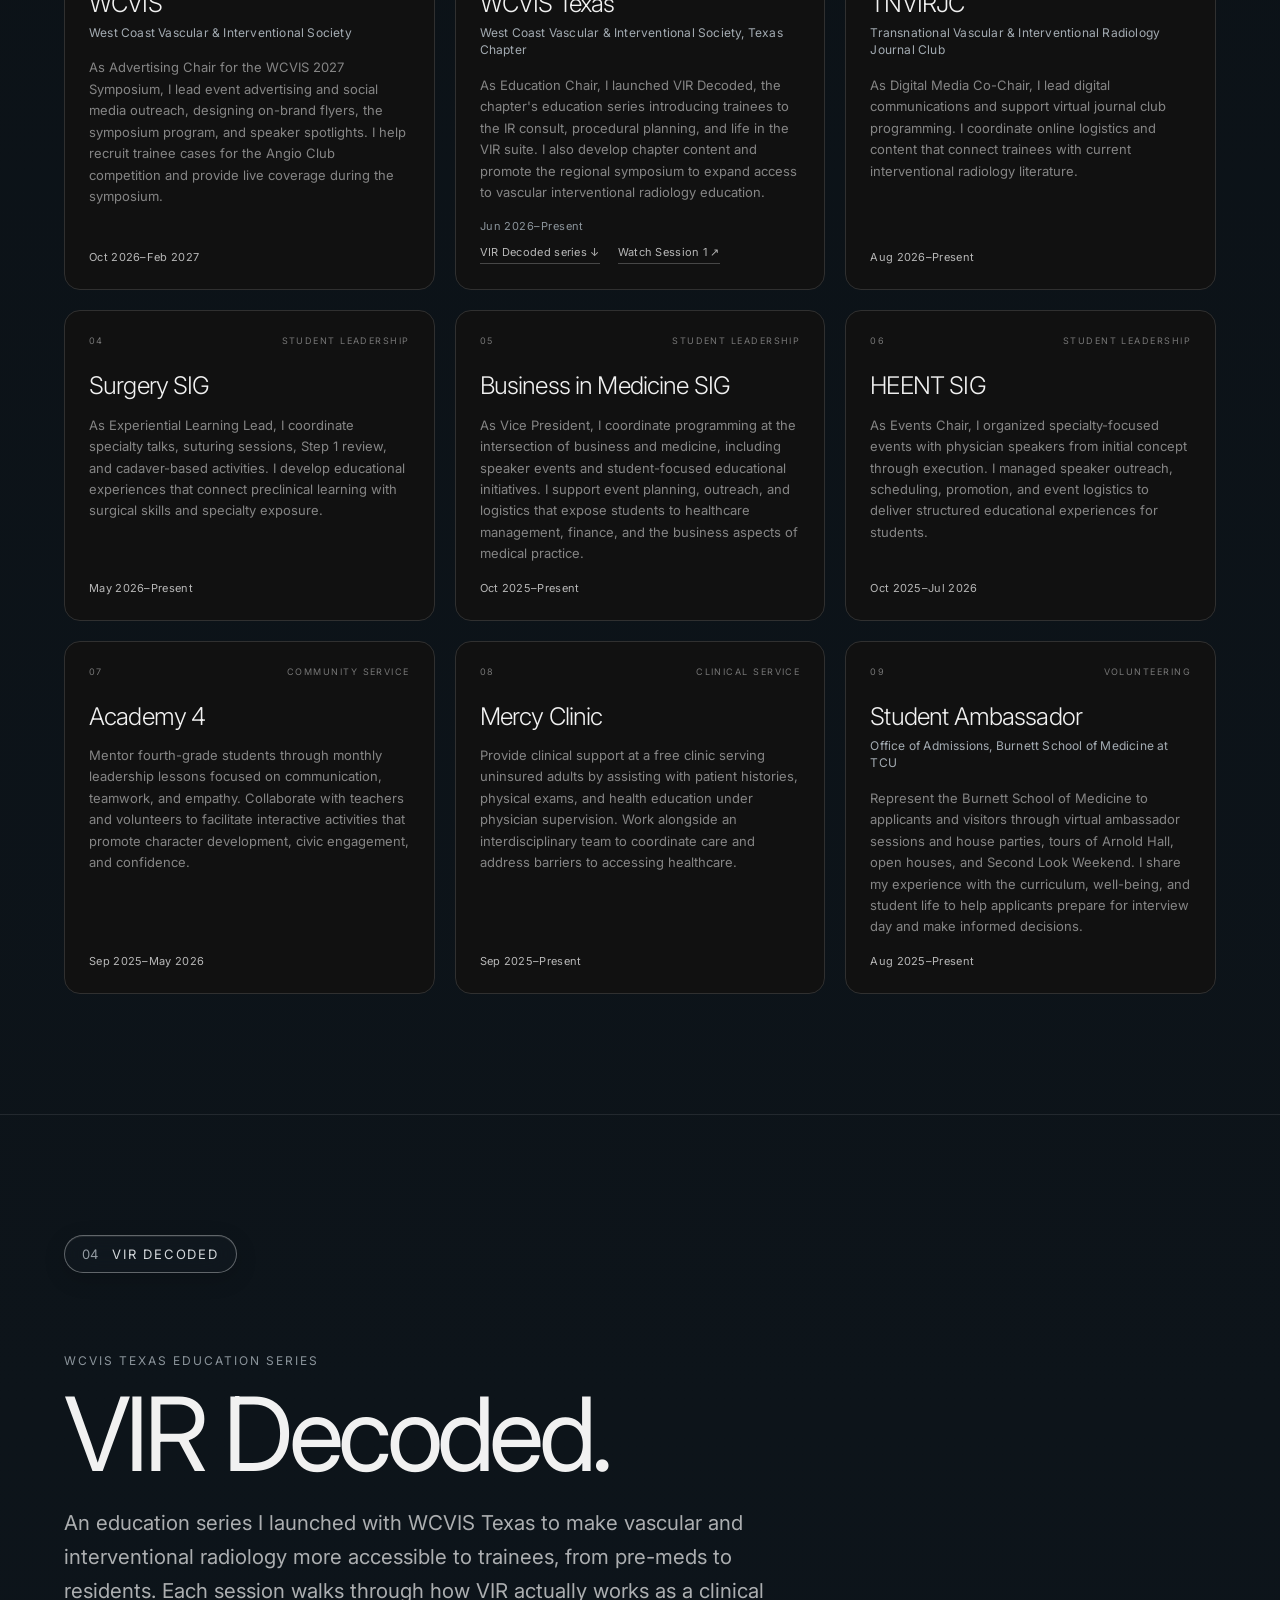
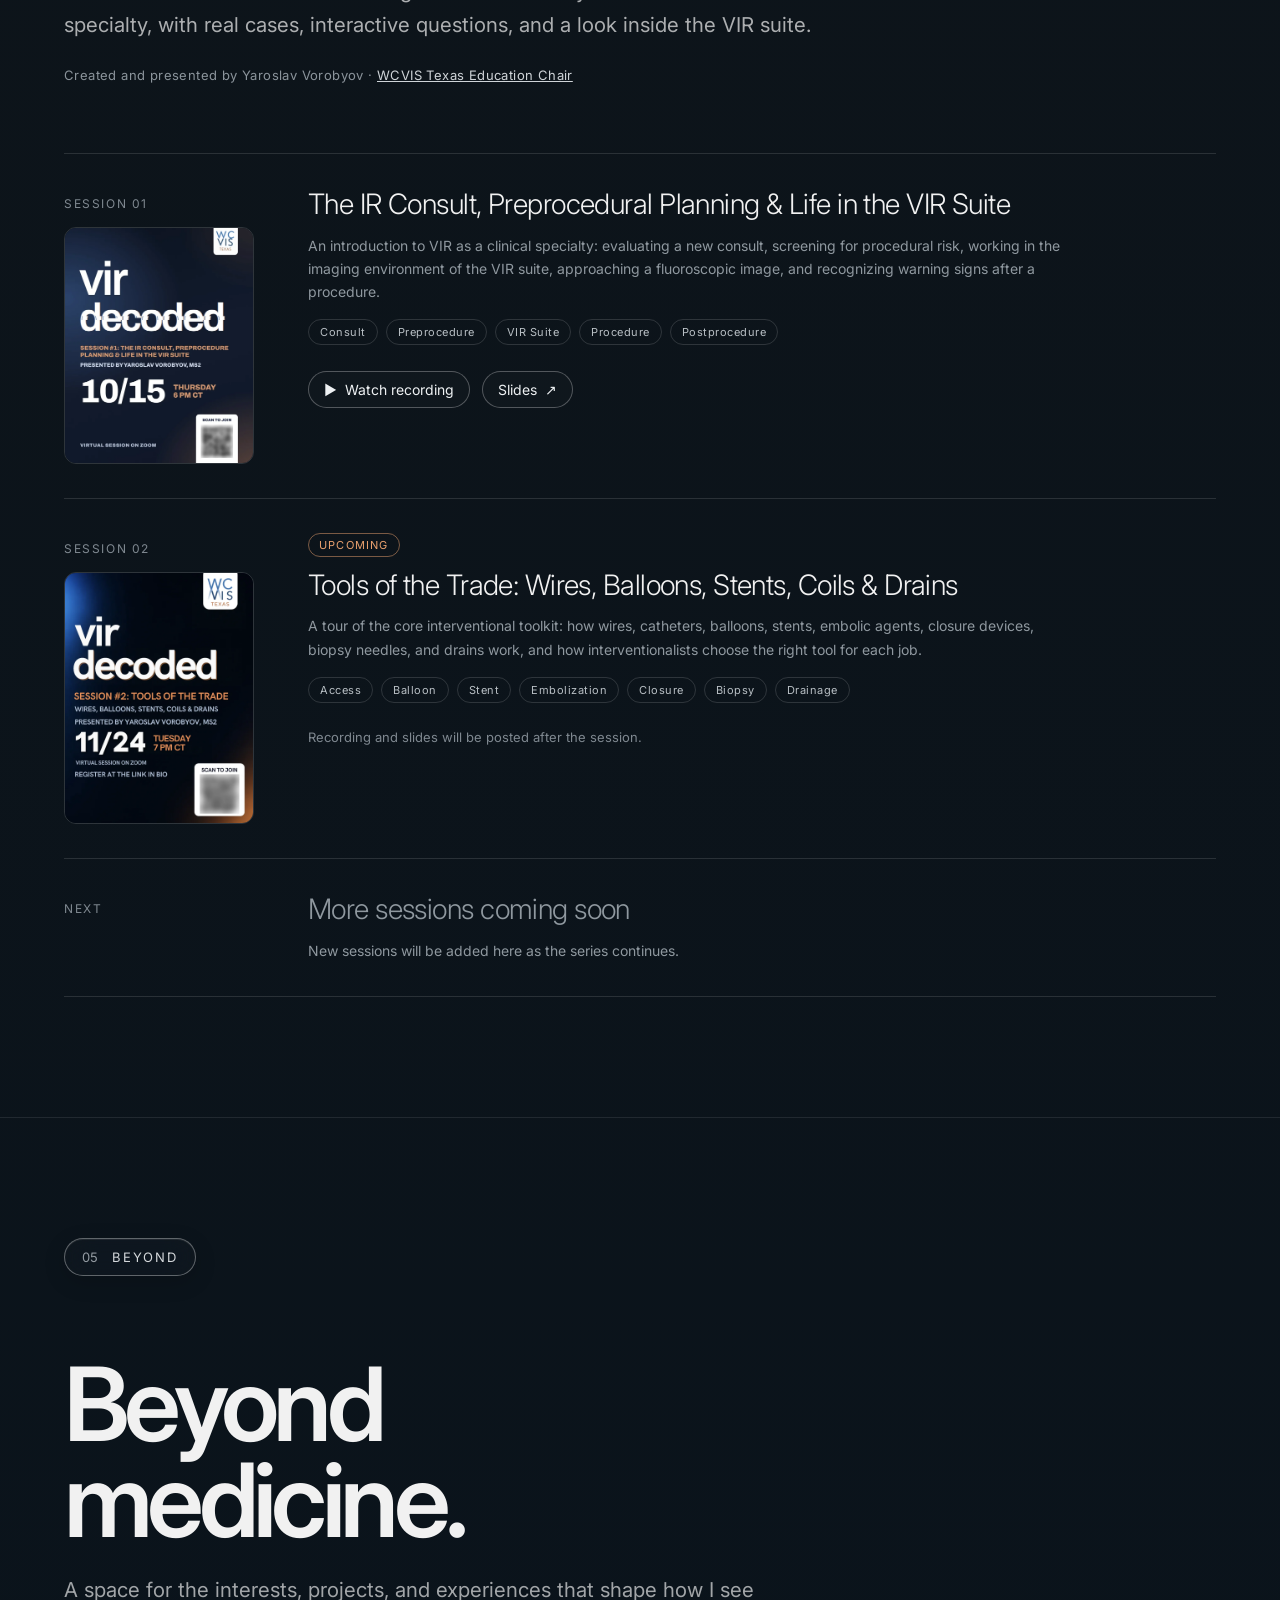
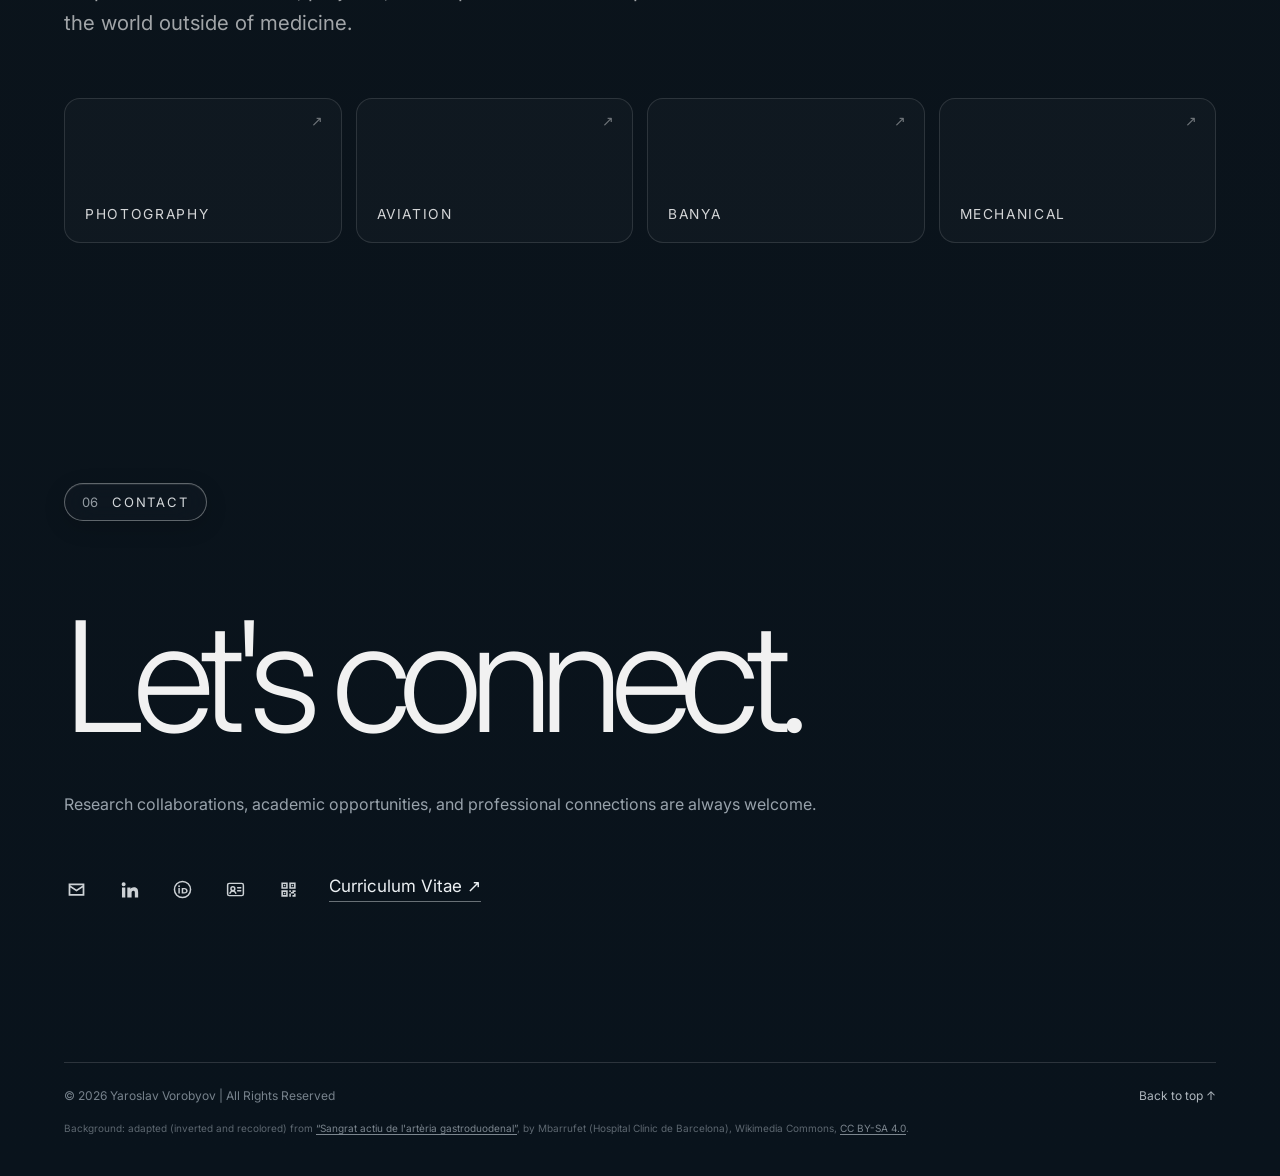
==== commit f74412cb: "VIR Decoded: pill topic tags and content-focused session descriptions Co-Authored-By: Claude Opus 5." ====
--- a/index.html
+++ b/index.html
@@ -950,14 +950,8 @@
                     </div>
                     <div>
                         <h3>The IR Consult, Preprocedural Planning &amp; Life in the VIR Suite</h3>
-                        <p>VIR is not a room; it is a clinical workflow. This session follows a patient from referral to follow-up, built around a peripheral arterial disease case.</p>
-                        <ol class="vd-steps" aria-label="Session topics">
-                            <li><span class="vd-step">Consult</span></li>
-                            <li><span class="vd-step">Preprocedure</span></li>
-                            <li><span class="vd-step">VIR Suite</span></li>
-                            <li><span class="vd-step">Procedure</span></li>
-                            <li><span class="vd-step">Postprocedure</span></li>
-                        </ol>
+                        <p>An introduction to VIR as a clinical specialty: evaluating a new consult, screening for procedural risk, working in the imaging environment of the VIR suite, approaching a fluoroscopic image, and recognizing warning signs after a procedure.</p>
+                        <div class="vd-tags"><span>Consult</span><span>Preprocedure</span><span>VIR Suite</span><span>Procedure</span><span>Postprocedure</span></div>
                         <div class="vd-links">
                             <a href="https://youtu.be/DmHDDJg4fxM" target="_blank" rel="noopener noreferrer" data-goatcounter-click="vir-decoded-session-1-video"><span aria-hidden="true">▶</span> Watch recording</a>
                             <a href="vir-decoded-session-1.pdf" target="_blank" rel="noopener noreferrer" data-goatcounter-click="vir-decoded-session-1">Slides <span class="link-arrow" aria-hidden="true">↗︎</span></a>
@@ -978,20 +972,8 @@
                     <div>
                         <span class="vd-badge">Upcoming</span>
                         <h3>Tools of the Trade: Wires, Balloons, Stents, Coils &amp; Drains</h3>
-                        <p>Two patients, one tray. Mr. R returns for revascularization of a calcified SFA occlusion, then Mr. T needs tissue and a drain. Every poll asks the same question: which tool, and why?</p>
-                        <p class="vd-part">Part A · Mr. R · Vascular</p>
-                        <ol class="vd-steps" aria-label="Part A topics">
-                            <li><span class="vd-step">Access</span></li>
-                            <li><span class="vd-step">Balloon</span></li>
-                            <li><span class="vd-step">Stent</span></li>
-                            <li><span class="vd-step">Embolization</span></li>
-                            <li><span class="vd-step">Closure</span></li>
-                        </ol>
-                        <p class="vd-part">Part B · Mr. T · Nonvascular</p>
-                        <ol class="vd-steps vd-steps-short" aria-label="Part B topics">
-                            <li><span class="vd-step">Biopsy</span></li>
-                            <li><span class="vd-step">Drainage</span></li>
-                        </ol>
+                        <p>A tour of the core interventional toolkit: how wires, catheters, balloons, stents, embolic agents, closure devices, biopsy needles, and drains work, and how interventionalists choose the right tool for each job.</p>
+                        <div class="vd-tags"><span>Access</span><span>Balloon</span><span>Stent</span><span>Embolization</span><span>Closure</span><span>Biopsy</span><span>Drainage</span></div>
                         <p class="vd-after">Recording and slides will be posted after the session.</p>
                     </div>
                 </article>
